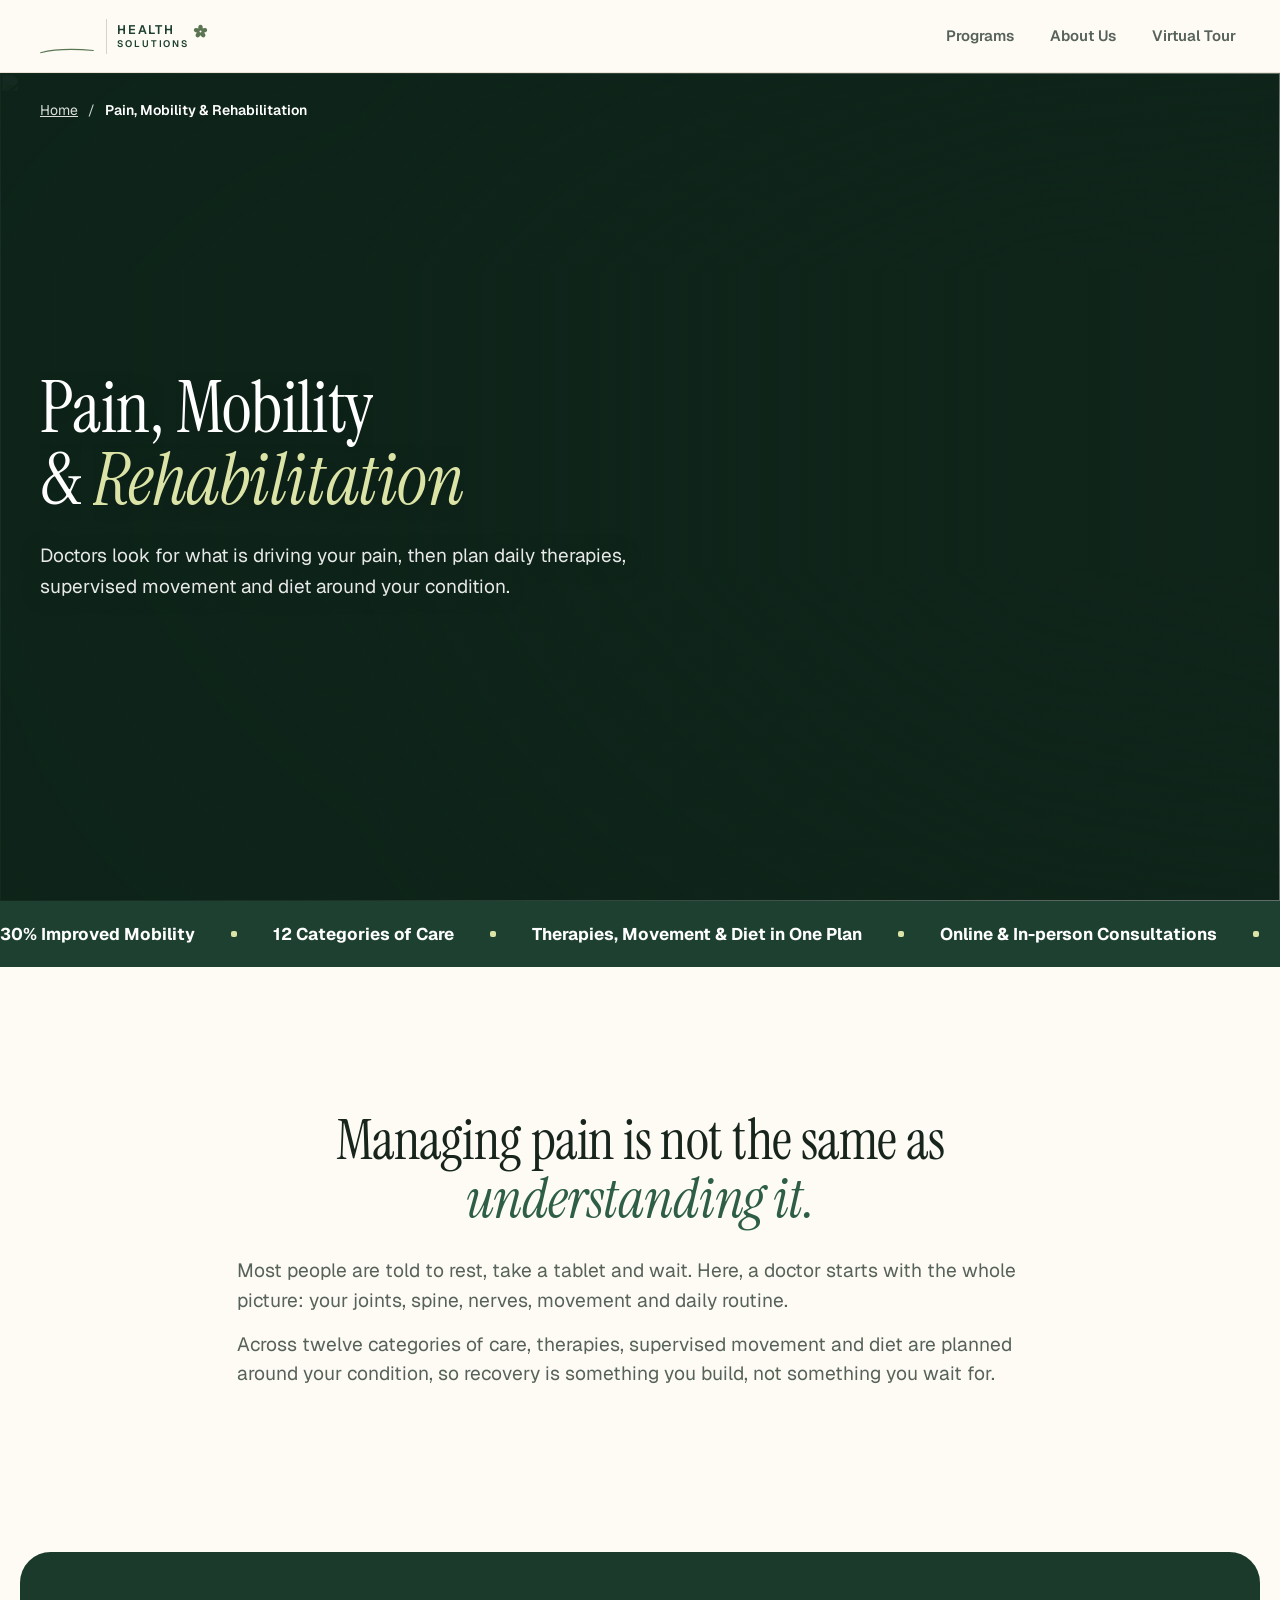
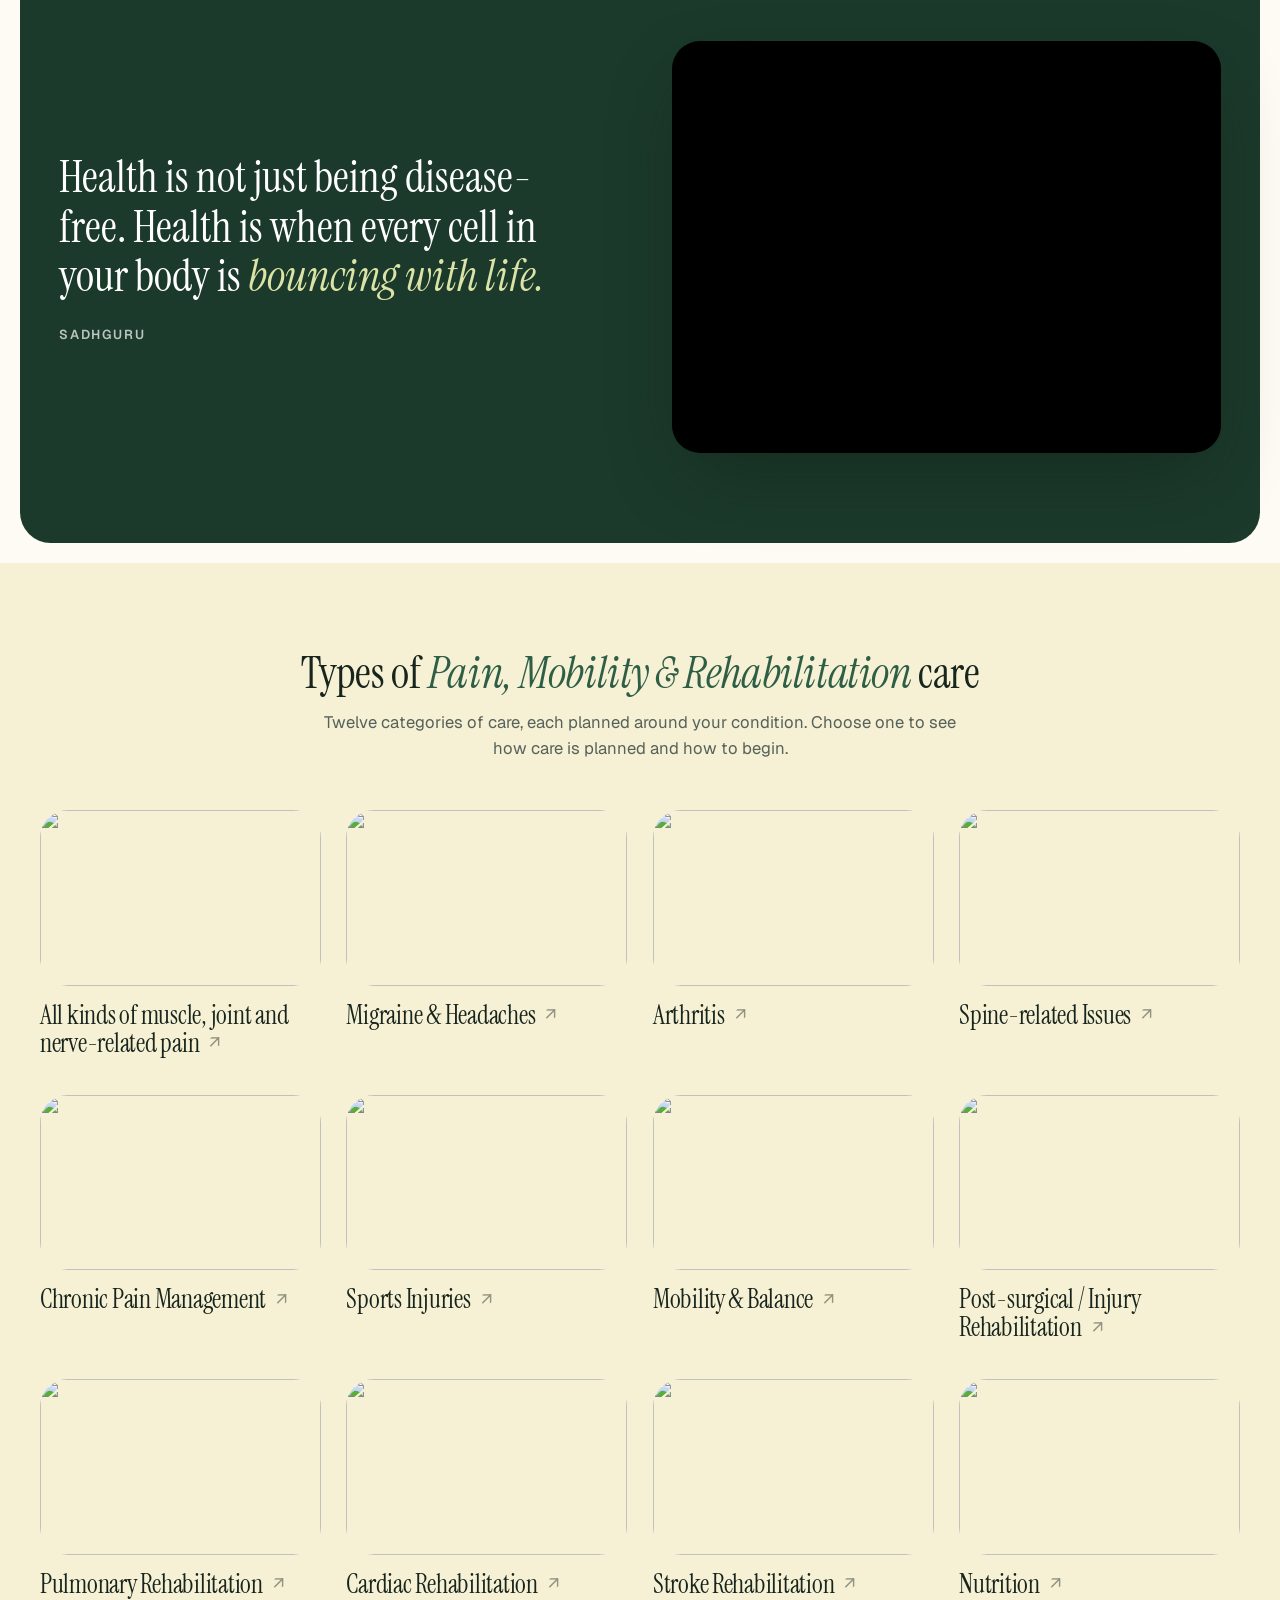
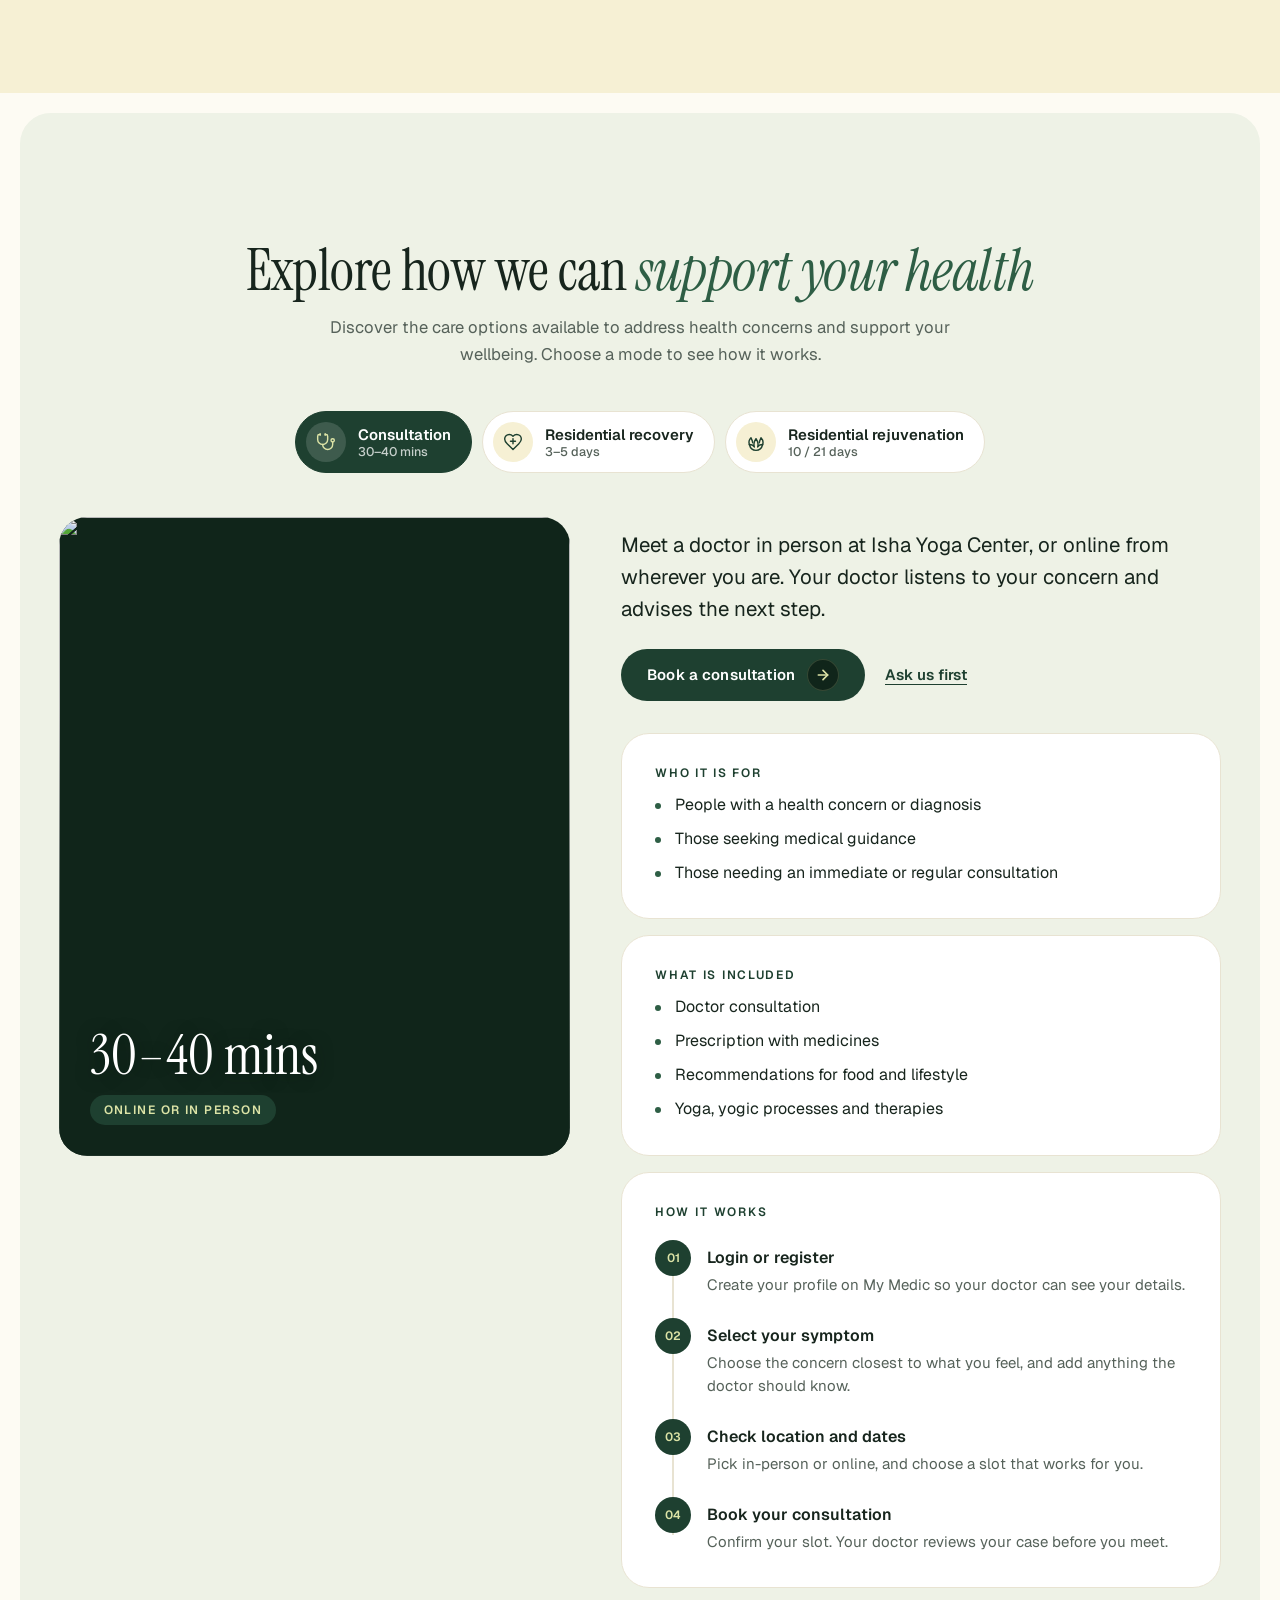
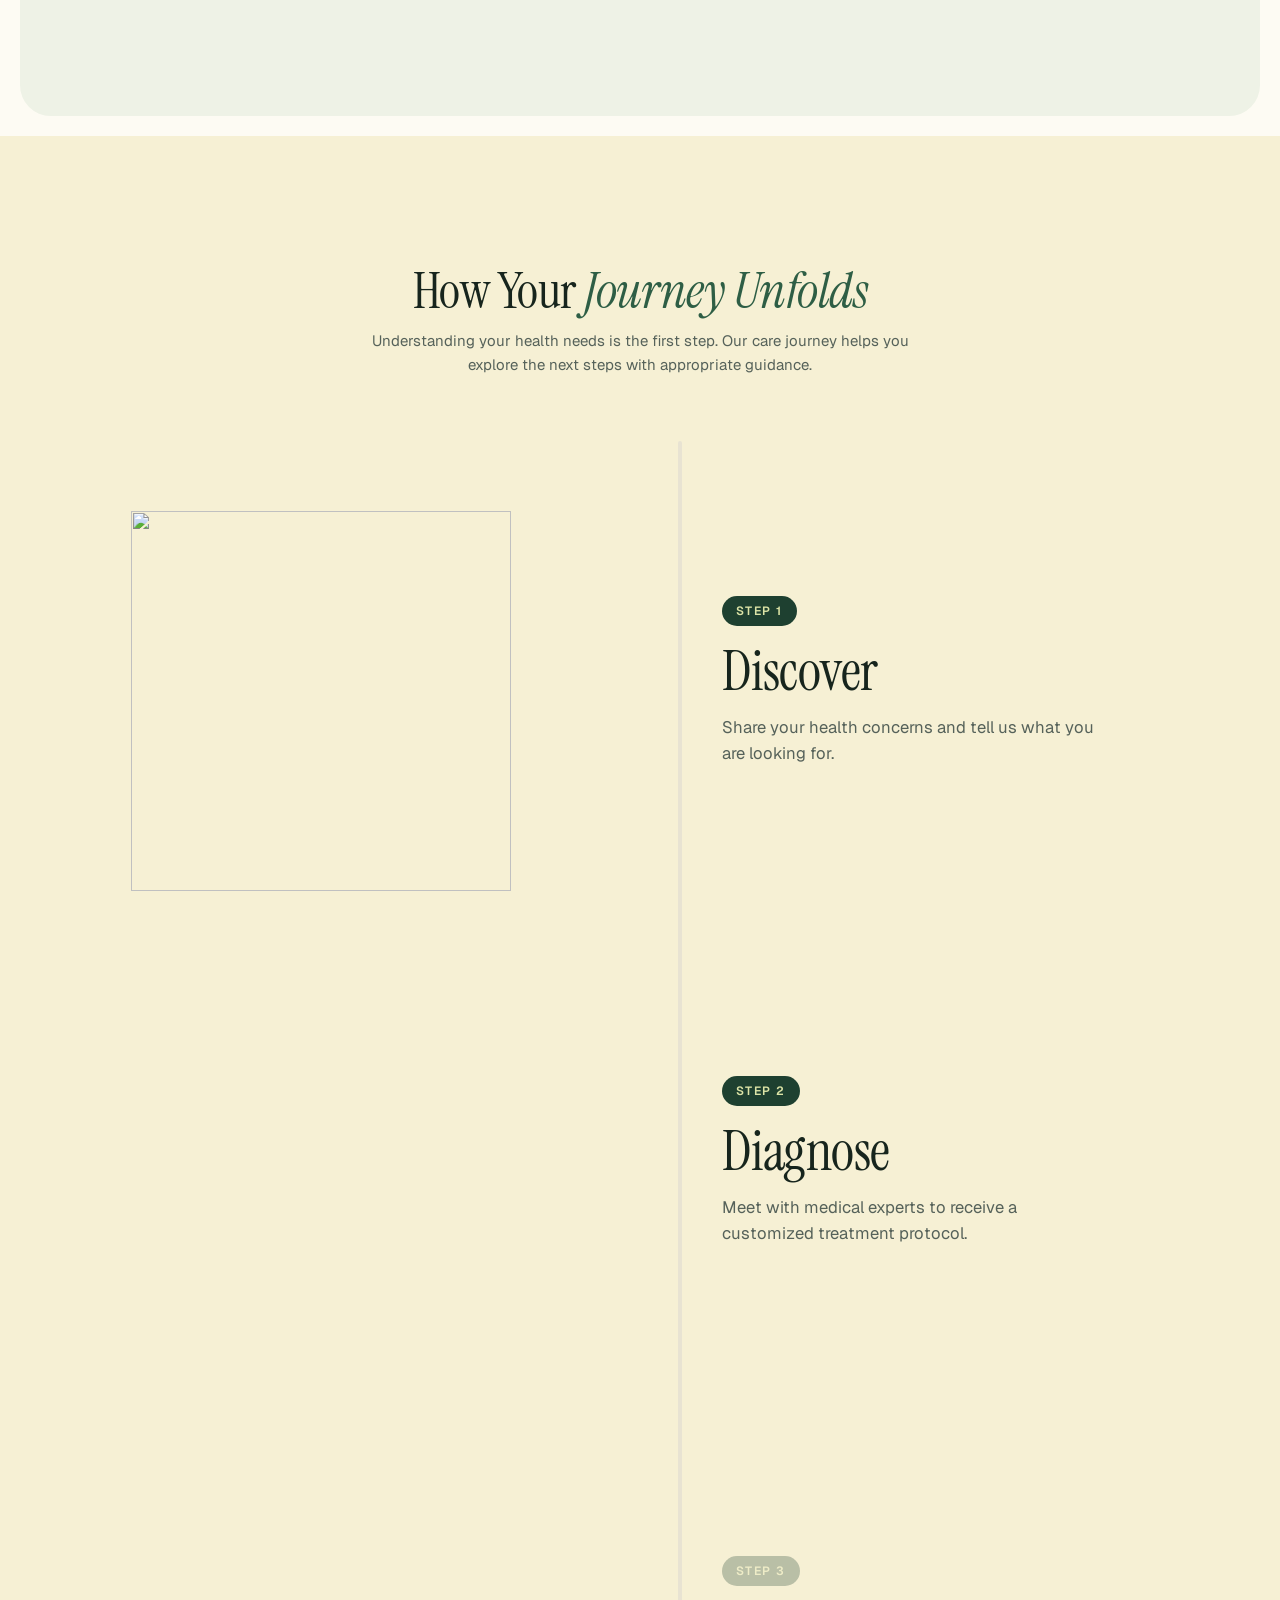
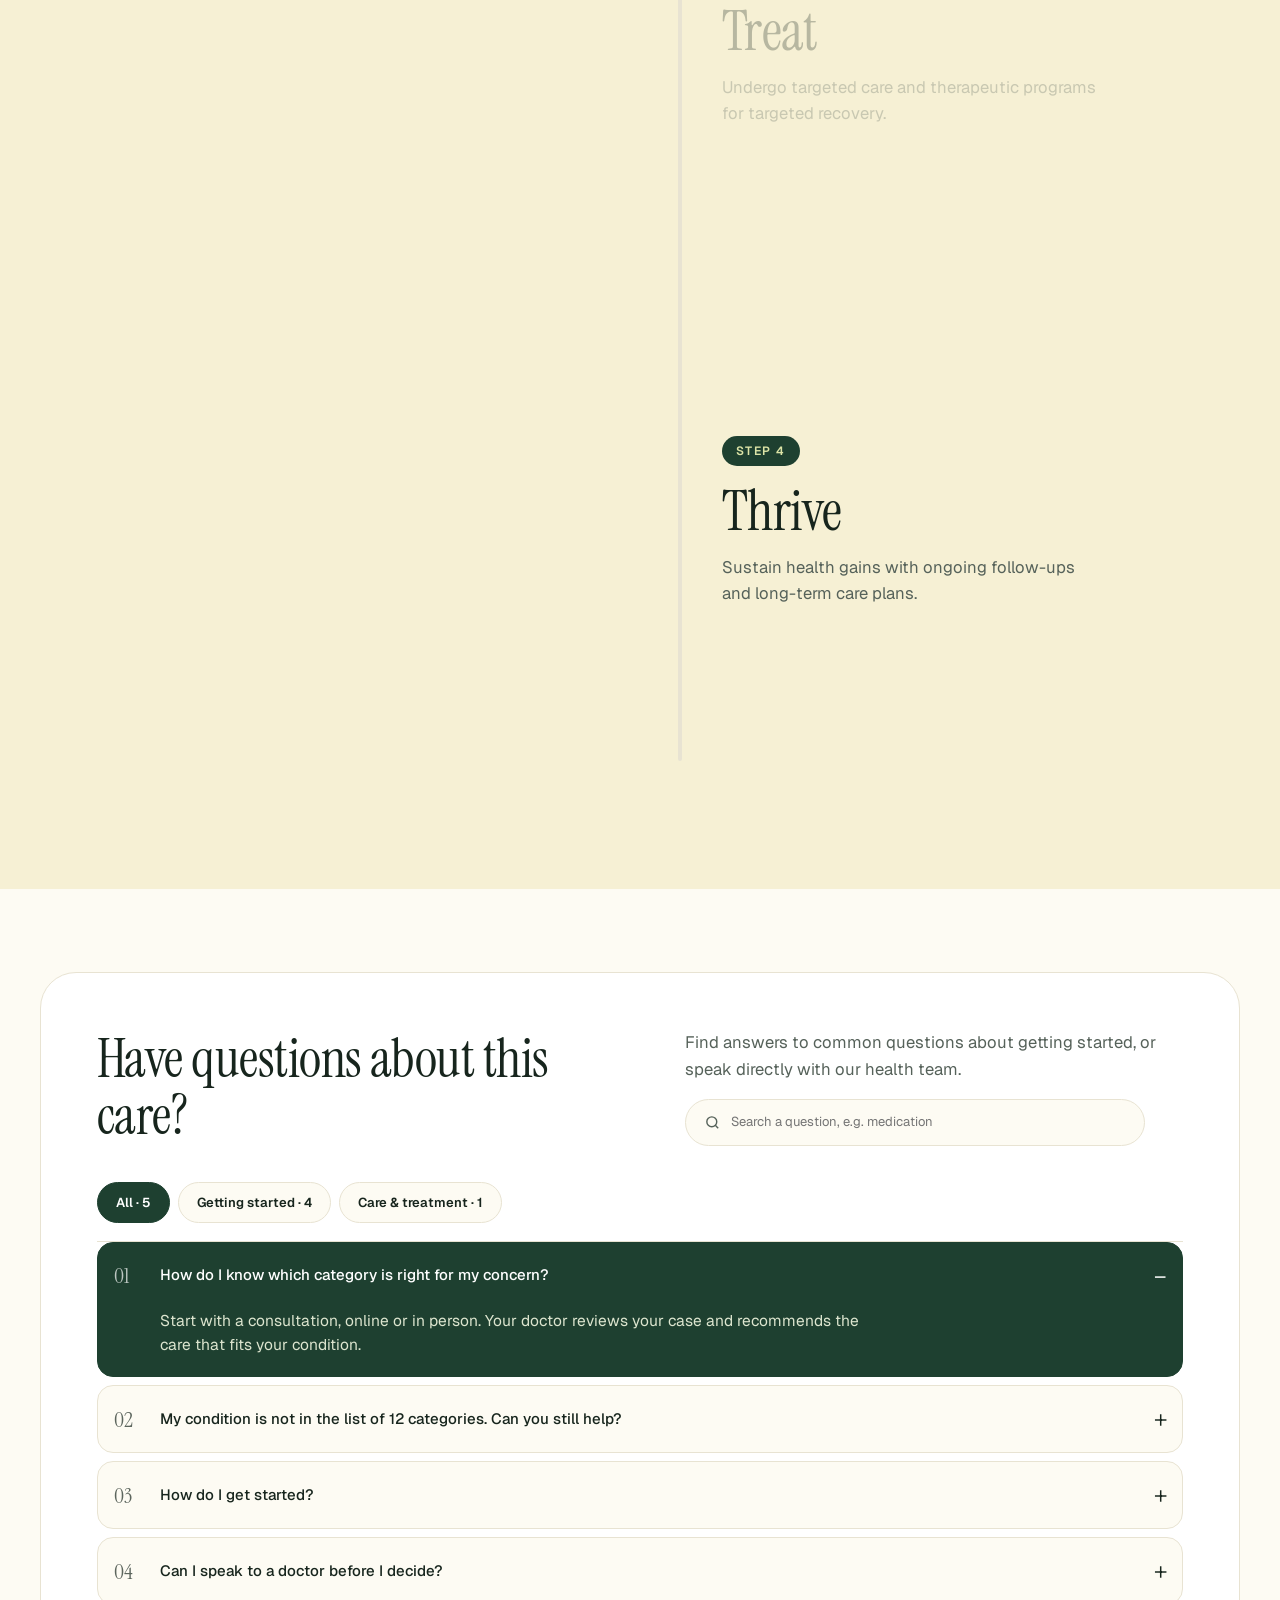
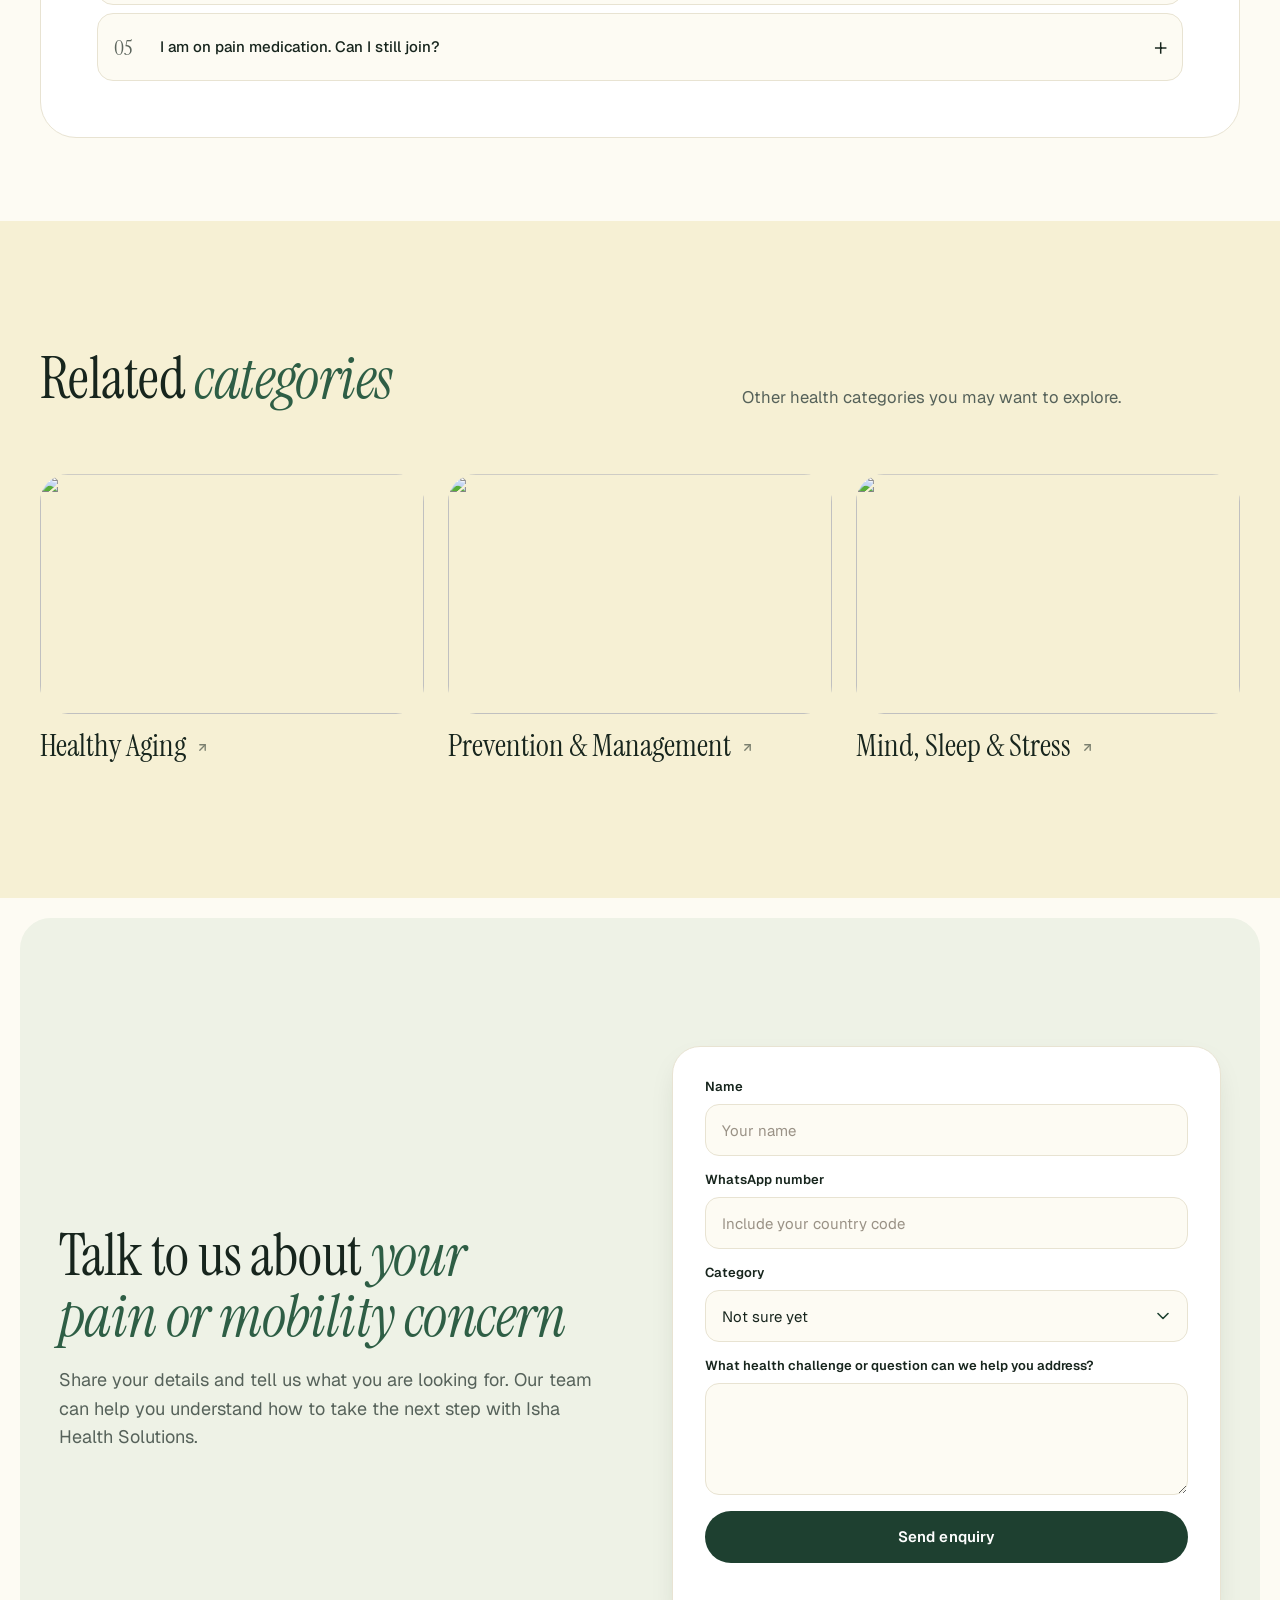
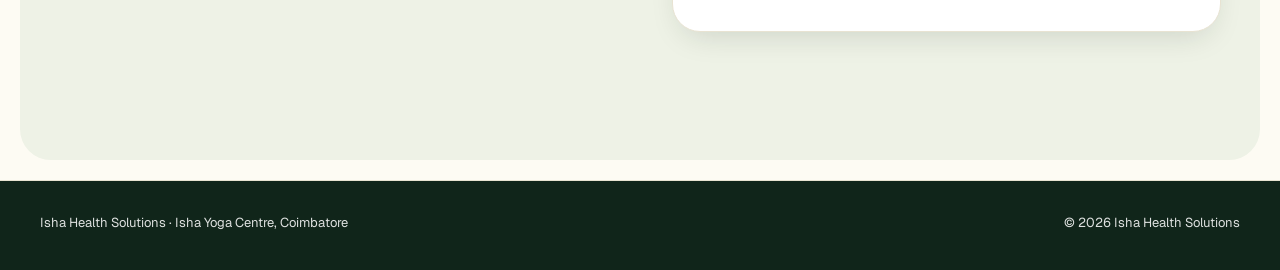
==== pain-mobility.html @ b60612da "Add files via upload" ====
<!doctype html><html lang="en"><head><meta charset="utf-8"><meta name="viewport" content="width=device-width, initial-scale=1, viewport-fit=cover"><title>Pain, Mobility &amp; Rehabilitation | Isha Health Solutions</title><script>document.documentElement.classList.add('has-ld','is-loading');setTimeout(function(){var d=document.documentElement;if(d.classList.contains('is-loading')){d.classList.remove('is-loading','has-ld')}},4500)</script>
<link rel="preconnect" href="https://fonts.googleapis.com"><link rel="preconnect" href="https://fonts.gstatic.com" crossorigin><link rel="stylesheet" href="https://fonts.googleapis.com/css2?family=Instrument+Serif:ital@0;1&family=Geist:wght@400;500;600;700&display=swap">
<style>:root{--bg:#E7F0EC;--card:#fff;--ink:#1D4344;--ink2:#4A6866;--teal:#2C5E5E;--teal2:#1C4243;--sage:#D2E3DC;--sage2:#E7F0EC;--line:#D3E2DC;--mut:#93ABA6;--deep:#0c1a1a;--gold:#E0A53A;
--serif:"Newsreader",Georgia,"Times New Roman",serif;--sans:"Figtree",system-ui,-apple-system,sans-serif;--r:12px;--r-s:8px;--r-m:12px;--r-l:16px;--pill:999px;--sp1:8px;--sp2:16px;--sp3:24px;--sp4:40px;--sp5:64px;--hh:72px;color-scheme:light}
*, *::before, *::after{box-sizing:border-box}
html{scroll-behavior:smooth;scroll-padding-top:var(--hh)}
html, body{overflow-x:clip}
body{margin:0;background:var(--bg);color:var(--ink);font:400 15.5px/1.6 var(--sans)}
img, video{display:block;max-width:100%}
h1, h2, h3{font-family:var(--serif);font-weight:400;margin:0;text-wrap:balance;letter-spacing:-.015em}
h2{font-size:clamp(32px,4.2vw,52px);line-height:1.08}
p{margin:0}
[hidden]{display:none!important}
:focus-visible{outline:3px solid var(--gold);outline-offset:2px}
/* width system: .w = centred with white space either side, .bleed = end to end */
.w{width:min(1172px,100% - 32px);margin-inline:auto}
.band{padding-block:clamp(56px,7vw,96px)}
.csec{padding-block:clamp(10px,1.4vw,18px)}
.cpn{background:#fff;border-radius:var(--r-l);padding:clamp(28px,5vw,64px)}
.hd{display:grid;grid-template-columns:1.1fr 1fr;gap:18px 48px;align-items:end;margin-bottom:36px}
.hd p{color:var(--ink2);max-width:540px}
.hd.one{display:block}
.hd.one h2{font-size:clamp(24px,3.3vw,42px);white-space:nowrap}
.hd.one p{max-width:680px;margin-top:12px}
@media(max-width:820px){.hd.one h2{white-space:normal}}
.hd.c{grid-template-columns:1fr;text-align:center;justify-items:center}
.hd.c p{max-width:640px}
@media(max-width:800px){.hd{grid-template-columns:1fr}}
.btn{display:inline-flex;align-items:center;justify-content:center;gap:12px;border:0;border-radius:999px;padding:8px 8px 8px 22px;font:600 12.5px var(--sans);letter-spacing:.08em;text-transform:uppercase;cursor:pointer;text-decoration:none}
.btn .ci{width:32px;height:32px;border-radius:50%;display:grid;place-items:center;font-size:15px;letter-spacing:0}
.btn-p{background:var(--teal2);color:#fff}
.btn-p .ci{background:#fff;color:var(--teal2)}
.btn-w{background:#fff;color:var(--teal2)}
.btn-w .ci{background:var(--teal2);color:#fff}
.btn.s{padding:13px 24px}
.arr{width:46px;height:46px;border-radius:50%;border:1px solid var(--line);background:var(--card);color:var(--ink);cursor:pointer;display:grid;place-items:center;font-size:17px}
.arr:disabled{opacity:.35;cursor:default}
/* header */
header{position:sticky;top:0;z-index:40;background:rgba(255,255,255,.92);backdrop-filter:blur(12px);border-bottom:1px solid var(--line)}
.nav{height:var(--hh);display:flex;align-items:center;gap:28px}
.logo{display:flex;align-items:center;gap:10px;margin-right:auto;text-decoration:none;color:var(--ink);font:600 13px var(--sans);letter-spacing:.06em}
.logo img{height:36px;width:auto}
.nav a.l{padding:12px 4px;color:var(--ink);text-decoration:none;font-weight:500;font-size:14.5px}
.sr{width:40px;height:40px;border-radius:50%;background:var(--sage2);display:grid;place-items:center;color:var(--ink)}
.nav .btn{text-transform:none;letter-spacing:0;font-size:14px;padding:12px 22px}
@media(max-width:760px){.nav a.l{font-size:13px;padding:12px 2px}.nav{gap:14px}.logo span{display:none}.nav .btn{padding:10px 16px;font-size:13px}}
/* hero: end to end */
.hero{position:relative;overflow:hidden;isolation:isolate;color:#fff;text-align:center;background:linear-gradient(160deg,#2C5E5E 0%,#1C4243 55%,#0f2c2d 100%);padding:clamp(72px,10vw,140px) 16px clamp(72px,9vw,120px);min-height:min(88svh,820px);display:grid;place-items:center}
.hero::before{content:"";position:absolute;inset:-30% -10% auto;height:110%;background:radial-gradient(closest-side,rgba(130,190,180,.34),transparent);z-index:-1;animation:drift 14s ease-in-out infinite alternate}
@keyframes drift{to{transform:translate3d(8%,6%,0) scale(1.12)}}
.hero>div:not(.hx){position:relative}
.hero .pill{position:relative}
.hero h1{font-size:clamp(40px,7vw,96px);line-height:1.06;max-width:1040px;margin-inline:auto}
.hero h1 .ln{display:block;overflow:hidden;padding-bottom:.08em}
.hero h1 .ln>span{display:inline-block;animation:up 1s cubic-bezier(.2,.8,.2,1) both}
.hero h1 .ln:nth-child(2)>span{animation-delay:.12s}
.hero h1 .ln:nth-child(3)>span{animation-delay:.24s}
.hero h1 em, h1 em, h2 em, h3 em{font-style:normal;color:inherit}
.pill{display:inline-block;width:1.9em;height:.86em;border-radius:999px;object-fit:cover;vertical-align:-.08em;margin-inline:.1em;border:2px solid rgba(255,255,255,.55);animation:pop .9s .5s cubic-bezier(.3,1.5,.5,1) both;will-change:translate}
.hero p.sub{max-width:640px;margin:28px auto 34px;color:#CFE3DE;font-size:clamp(15px,1.5vw,18px);animation:up .9s .45s cubic-bezier(.2,.8,.2,1) both}
.hero .btn{animation:up .9s .58s cubic-bezier(.2,.8,.2,1) both}
@keyframes up{from{transform:translateY(105%);opacity:.001}}
@keyframes pop{from{transform:scale(.3) rotate(-8deg);opacity:.001}}
@media(prefers-reduced-motion:reduce){.hero *, .hero::before{animation:none!important}}
/* stats */
.mq{background:var(--teal);color:#fff;overflow:hidden;padding:20px 0}
.mq div{display:flex;gap:44px;width:max-content;animation:mq 40s linear infinite;align-items:center;white-space:nowrap;font:600 17px var(--sans)}
.mq i{width:10px;height:10px;border-radius:50%;background:#fff;opacity:.9}
@keyframes mq{to{transform:translateX(-50%)}}
@media(prefers-reduced-motion:reduce){.mq div, .strip div{animation:none!important}}
/* needs grid (centre) */
.ico{flex:0 0 52px;height:52px;background:var(--teal);-webkit-mask:var(--m) center/contain no-repeat;mask:var(--m) center/contain no-repeat}
/* pillars (end to end) */
.pill4{background:var(--teal2);color:#fff}
.p4h{display:grid;grid-template-columns:1.1fr 1fr;gap:20px 48px;align-items:end;margin-bottom:36px}
.p4h p{color:#CFE3DE;max-width:520px;font-size:16.5px}
.p4h small{display:block;margin-top:14px;color:#9DBDB7;font-size:13px}
.p4g{display:grid;grid-template-columns:repeat(4,1fr);gap:16px}
.fc{perspective:1100px;aspect-ratio:3/4;cursor:pointer;outline:none;border-radius:var(--r);display:block;color:inherit;text-decoration:none}
.fc .in{position:relative;width:100%;height:100%;transition:transform .75s cubic-bezier(.2,.75,.2,1);transform-style:preserve-3d}
.fc.on .in{transform:rotateY(180deg)}
.fc .fr, .fc .bk{position:absolute;inset:0;border-radius:var(--r);overflow:hidden;-webkit-backface-visibility:hidden;backface-visibility:hidden}
.fc .fr img{width:100%;height:100%;object-fit:cover}
.fc .fr::after{content:"";position:absolute;inset:0;background:linear-gradient(transparent 50%,rgba(10,30,30,.82))}
.fc .fr h3{position:absolute;left:20px;right:68px;bottom:18px;line-height:1.05;z-index:1;font-size:clamp(26px,2.6vw,34px);color:#fff}
.fc .go{position:absolute;right:16px;bottom:16px;z-index:1;width:40px;height:40px;border-radius:50%;background:rgba(255,255,255,.25);backdrop-filter:blur(6px);display:grid;place-items:center;color:#fff}
.fc .bk{transform:rotateY(180deg);background:var(--sage);color:var(--ink);padding:22px;display:flex;flex-direction:column;justify-content:space-between}
.fc .bk .ib{width:52px;height:52px;border-radius:50%;background:#fff;display:grid;place-items:center;color:var(--teal)}
.fc .bk .ib svg{width:26px;height:26px}
.fc .bk h3{font:700 20px var(--sans);letter-spacing:.06em;text-transform:uppercase;color:var(--ink)}
.fc .bk p{color:var(--ink2);font-size:14px;margin:8px 0 12px}
.fc:focus-visible{box-shadow:0 0 0 3px var(--gold)}
@media(prefers-reduced-motion:reduce){.fc .in{transition:none}}
@media(max-width:1000px){.p4g{grid-template-columns:repeat(2,1fr)}.p4h{grid-template-columns:1fr}}
@media(max-width:480px){.p4g{grid-template-columns:1fr}.fc{aspect-ratio:16/11}}
/* journey (end to end, scroll driven) */
.jwrap{position:relative;background:var(--sage)}
.jr{position:sticky;top:var(--hh);min-height:calc(100svh - var(--hh));display:grid;align-content:center;padding-block:40px}
.jstage{display:grid;grid-template-columns:320px 1fr;gap:48px;align-items:center;min-height:300px;margin-top:8px}
.jstage .il{height:290px;display:grid;place-items:center}
.jstage .il img{max-height:280px;width:auto;animation:fade .45s both}
.jstage h3{font-size:clamp(32px,4vw,48px)}
.jstage p{color:var(--ink2);margin-top:12px;max-width:480px;font-size:16.5px}
.jstage .tx{animation:fade .45s both}
.jstage .st{display:block;font:600 11px var(--sans);letter-spacing:.14em;text-transform:uppercase;color:var(--teal);margin-bottom:10px}
@keyframes fade{from{opacity:.001;transform:translateY(8px)}}
.jline{display:flex;align-items:center;margin-top:28px}
@media(max-width:760px){.jstage{grid-template-columns:1fr;text-align:center;justify-items:center}.jstage .il{height:190px}.jstage .il img{max-height:180px}}
@media(prefers-reduced-motion:reduce){.jstage *{animation:none!important}}
/* not sure (centre) */
.ns{display:grid;grid-template-columns:1fr 1fr;background:var(--teal2);color:#fff;border-radius:var(--r-l);overflow:hidden;min-height:480px}
.ns .t{padding:clamp(32px,5vw,72px);display:flex;flex-direction:column;justify-content:center;align-items:flex-start;gap:20px}
.ns .t p{color:#CFE3DE;max-width:440px;font-size:16.5px}
.ns .cols{display:grid;grid-template-columns:1fr 1fr;gap:12px;padding:16px;max-height:560px;overflow:hidden}
.ns .col{display:grid;gap:12px;align-content:start;animation:colup 28s linear infinite}
.ns .col:nth-child(2){animation-direction:reverse;margin-top:-40px}
.ns .col img{width:100%;aspect-ratio:3/3.3;object-fit:cover;border-radius:var(--r-s)}
@keyframes colup{to{transform:translateY(-50%)}}
@media(max-width:860px){.ns{grid-template-columns:1fr}.ns .cols{max-height:300px}}
@media(prefers-reduced-motion:reduce){.ns .col{animation:none}}
/* stories (centre) */
.stories{display:grid;grid-template-columns:110px 1fr;gap:20px;align-items:stretch}
.th{display:grid;gap:12px;grid-auto-rows:110px;align-content:start}
.th button{min-height:0;padding:0;border:0;border-radius:var(--r-s);overflow:hidden;cursor:pointer;opacity:.55;background:none;aspect-ratio:1}
.th button[aria-pressed=true]{opacity:1;box-shadow:0 0 0 3px var(--teal)}
.th img{width:100%;height:100%;object-fit:cover}
.vid{position:relative;border-radius:var(--r-m);overflow:hidden;min-width:0;height:476px;background:var(--deep)}
.vid img{width:100%;height:100%;object-fit:cover}
.vid::after{content:"";position:absolute;inset:0;background:linear-gradient(transparent 38%,rgba(10,30,30,.88))}
.play{position:absolute;top:50%;left:50%;translate:-50% -70%;z-index:2;width:76px;height:76px;border-radius:50%;border:0;background:#fff;color:var(--teal2);font-size:24px;cursor:pointer;display:grid;place-items:center;padding-left:4px}
.cap{position:absolute;left:clamp(18px,3vw,36px);right:clamp(18px,3vw,36px);bottom:clamp(16px,3vw,30px);z-index:2;color:#fff}
.cap q{display:block;quotes:"“" "”";font:400 clamp(18px,2vw,26px)/1.35 var(--serif);max-width:760px}
.cap b{display:block;margin-top:14px;font:600 15px var(--sans)}
.cap span{font-size:13px;color:#CFE3DE}
@media(max-width:700px){.stories{grid-template-columns:1fr}.th{grid-template-columns:repeat(4,1fr);grid-auto-rows:auto;order:2}.th button{aspect-ratio:1}.vid{height:auto;min-height:440px}}
/* doctors (centre) */
.car{display:flex;gap:24px;overflow-x:auto;scroll-snap-type:x mandatory;scrollbar-width:none}
.car::-webkit-scrollbar{display:none}
.car>*{scroll-snap-align:start;flex:0 0 calc((100% - 48px)/3)}
@media(max-width:960px){.car>*{flex-basis:78%}}
.dc img{width:100%;aspect-ratio:3/4;object-fit:cover;object-position:top;border-radius:var(--r)}
.dc .nm{margin-top:18px;font:400 26px var(--serif)}
.dc .rl{font:600 12px var(--sans);letter-spacing:.1em;text-transform:uppercase;color:var(--teal);margin-top:2px}
.dc p{color:var(--ink2);margin-top:12px;font-size:14.5px}
.cn{display:flex;align-items:center;gap:14px;margin-top:30px;padding-top:24px;border-top:1px solid var(--line)}
.cn .pg{margin-right:auto;font-weight:600;font-variant-numeric:tabular-nums;display:flex;align-items:center;gap:10px}
.cn .pg i{width:24px;height:1px;background:var(--ink)}
.dots{display:flex;gap:8px;margin-right:auto}
.dots i{width:8px;height:8px;border-radius:50%;background:var(--line)}
.dots i.on{background:var(--teal)}
/* philosophy: centre, zooms into video */
.phw{position:relative}
.phs{position:sticky;top:0;height:100svh;overflow:hidden;display:grid;align-items:center;background:var(--bg)}
.phs>.w{background:var(--sage);border-radius:var(--r-l);padding:clamp(20px,3vw,40px)}
.ph{display:grid;grid-template-columns:1fr 1.05fr;gap:clamp(28px,5vw,72px);align-items:center}
.ph p{color:var(--ink2);margin-top:20px;max-width:500px;font-size:16.5px}
.phm{position:relative;height:clamp(380px,62svh,640px)}
.phbg{position:absolute;right:0;top:0;bottom:0;width:60%;height:100%;object-fit:cover;border-radius:var(--r-l)}
.phcard{position:absolute;left:4%;top:50%;translate:0 -50%;width:50%;aspect-ratio:2/3;max-height:74%;object-fit:cover;object-position:45% 25%;border-radius:var(--r-l);border:3px solid var(--bg);outline:1px solid var(--line);box-shadow:0 20px 50px rgba(10,30,30,.25)}
.pv{position:absolute;inset:0;z-index:5;background:var(--deep);opacity:0;pointer-events:none;will-change:clip-path}
.pv video{width:100%;height:100%;object-fit:cover}
.pv::after{content:"";position:absolute;inset:0;background:linear-gradient(transparent 60%,rgba(10,26,18,.45))}
.skip{position:absolute;right:max(16px,calc((100% - 1172px)/2));bottom:28px;z-index:8;display:inline-flex;align-items:center;gap:10px;border:0;border-radius:999px;padding:12px 14px 12px 22px;background:#fff;color:var(--teal2);font:600 13px var(--sans);letter-spacing:.08em;text-transform:uppercase;cursor:pointer;box-shadow:0 10px 30px rgba(10,30,30,.25)}
.skip span{width:26px;height:26px;border-radius:50%;background:var(--teal2);color:#fff;display:grid;place-items:center;font-size:13px}
.phcap{position:absolute;left:max(16px,calc((100% - 1172px)/2));bottom:34px;z-index:7;color:#fff;font:400 clamp(22px,3vw,38px)/1.15 var(--serif);max-width:560px;opacity:0;text-shadow:0 2px 20px rgba(10,26,18,.4)}
@media(max-width:860px){.ph{grid-template-columns:1fr}.phm{height:clamp(240px,38svh,380px)}.phs{align-items:start;padding-top:calc(var(--hh) + 16px)}}
.rmph .phw{height:auto!important}
.rmph .phs{position:static;height:auto;padding-block:60px}
.rmph .pv, .rmph .skip, .rmph .phcap{display:none}
/* vr (end to end) */
/* form (centre) */
.fm{display:grid;grid-template-columns:1fr 1fr;gap:40px;align-items:center;background:var(--sage);border-radius:var(--r-l);padding:clamp(24px,5vw,64px)}
.fm .l p{color:var(--ink2);margin-top:16px;max-width:440px}
form.f{background:var(--card);border-radius:var(--r);padding:28px;display:grid;gap:16px}
label{font-weight:600;font-size:13px;display:grid;gap:7px}
textarea{resize:vertical;min-height:100px;line-height:1.5}
input[type=text], input[type=email], input[type=tel], textarea{width:100%;border:1.5px solid var(--line);background:var(--bg);color:var(--ink);border-radius:var(--r-s);padding:13px 16px;font:15px var(--sans)}
.ck{display:flex;gap:10px;align-items:center;font-weight:400}
.ok{color:var(--teal);font-weight:600;min-height:20px}
.strip{overflow:hidden;margin-top:28px;border-radius:var(--r-m)}
.strip div{display:flex;gap:14px;width:max-content;animation:mq 45s linear infinite}
.strip img{width:240px;height:170px;object-fit:cover;border-radius:var(--r-s)}
@media(max-width:860px){.fm{grid-template-columns:1fr}}
/* programs cards (centre) */
.ic{background:var(--card);border:1px solid var(--line);border-radius:var(--r);overflow:hidden;display:flex;flex-direction:column}
.ic img{height:240px;width:100%;object-fit:cover}
.ic div{padding:26px 28px 24px;display:flex;flex-direction:column;gap:10px;flex:1}
.ic h3{font:600 17px var(--sans);letter-spacing:.04em;text-transform:uppercase}
.ic p{color:var(--ink2);font-size:14.5px}
.ic a{margin-top:auto;padding-block:12px 4px;min-height:44px;font:700 12px var(--sans);letter-spacing:.12em;color:var(--teal);text-decoration:none}
/* faq (centre) */
.fq{width:min(800px,100%);margin-inline:auto}
.fql{list-style:none;margin:0;padding:0;border-top:1px solid var(--line)}
.fql li{border-bottom:1px solid var(--line)}
.fql button{width:100%;text-align:left;display:grid;grid-template-columns:1fr 32px;gap:12px;align-items:center;border:0;background:none;color:var(--ink);font:500 18px/1.35 var(--sans);padding:22px 0;cursor:pointer}
.fql .pm{width:32px;height:32px;border-radius:50%;border:1px solid var(--line);display:grid;place-items:center;font:400 20px/1 var(--sans)}
.fql li.op .pm{background:var(--teal2);color:#fff;border-color:var(--teal2)}
.fan{padding:0 56px 24px 0;color:var(--ink2);font-size:16px;animation:fade .3s both}
footer{padding-block:36px;color:var(--ink2);font-size:13px;border-top:1px solid var(--line);text-align:center}
/* side sheet */
.sheet{position:fixed;top:0;right:0;bottom:0;z-index:61;width:min(480px,100vw);background:var(--card);transform:translateX(102%);transition:transform .38s cubic-bezier(.2,.8,.2,1);overflow-y:auto;display:flex;flex-direction:column;box-shadow:-20px 0 60px rgba(10,30,30,.25)}
.sheet.on{transform:none}
.sheet .x{position:absolute;top:14px;right:14px;z-index:2;width:42px;height:42px;border-radius:50%;border:0;background:rgba(255,255,255,.92);cursor:pointer;font-size:20px;color:var(--ink)}
.sheet h3{font:400 34px/1.1 var(--serif)}
.sheet hr{border:0;border-top:1px solid var(--line);margin:4px 0}
.sheet h4{margin:0;font:600 17px var(--sans)}
.sheet form{padding:0;gap:14px;background:none}
@media(prefers-reduced-motion:reduce){.sheet{transition:none}}
.hm .i{width:16px;height:16px;flex:none}
body.lock{overflow:hidden}
.hm{position:fixed;inset:0;z-index:80;background:rgba(10,26,18,.5);backdrop-filter:blur(6px);display:grid;place-items:center;padding:calc(16px + env(safe-area-inset-top,0px)) max(16px,env(safe-area-inset-right,0px)) calc(16px + env(safe-area-inset-bottom,0px)) max(16px,env(safe-area-inset-left,0px));animation:hmIn .35s ease both}
.hm[hidden]{display:none!important}
@keyframes hmIn{from{opacity:0}}
.hm .box{position:relative;width:min(1100px,100%);height:min(740px,100%);background:var(--ground);color:var(--ink);border-radius:28px;display:grid;grid-template-rows:auto auto minmax(0,1fr) auto auto;overflow:hidden;box-shadow:0 40px 120px rgba(10,26,18,.4);font-family:var(--f-body);animation:boxIn .5s cubic-bezier(.2,.8,.2,1) both}
@keyframes boxIn{from{opacity:0;transform:translateY(24px) scale(.98)}}
.hm .hd{padding:24px 32px 0}
.hm .hrow{display:flex;align-items:center;gap:14px}
.hm .steps{flex:1;display:grid;grid-auto-flow:column;grid-auto-columns:1fr;gap:4px;list-style:none;margin:0;padding:4px;border-radius:999px;background:var(--hm-tab)}
.hm .steps li{position:relative;display:flex;align-items:center;justify-content:center;gap:6px;height:36px;border-radius:999px;font:700 12px/1 var(--f-body);letter-spacing:.1em;text-transform:uppercase;color:var(--hm-sub);transition:background .35s,color .35s}
.hm .steps li i{display:none}
.hm .steps li.done{color:var(--ink)}
.hm .steps li.done::before{content:"";width:14px;height:14px;border-radius:50%;background:var(--lime) url("data:image/svg+xml,%3Csvg xmlns='http://www.w3.org/2000/svg' viewBox='0 0 12 12'%3E%3Cpath d='M2.8 6.2l2.1 2.1 4.3-4.6' fill='none' stroke='%231A1F05' stroke-width='1.8' stroke-linecap='round' stroke-linejoin='round'/%3E%3C/svg%3E") center/10px no-repeat}
.hm .steps li.cur{background:var(--ground);color:var(--ink);box-shadow:0 1px 3px rgba(10,26,18,.08),0 0 0 1px var(--hm-line)}
.hm .x{flex:none;width:44px;height:44px;border-radius:50%;border:0;background:var(--hm-tab);color:var(--ink);cursor:pointer;display:grid;place-items:center;transition:background .2s,transform .2s}
.hm .x:hover{background:var(--hm-tab-on);transform:rotate(90deg)}
.hm .x svg{width:15px;height:15px}
.hm .ttl{margin:0;padding:22px 32px 0;text-align:center;font:400 clamp(26px,2.6vw,34px)/1.15 var(--f-display);text-wrap:balance}
.hm .ttl em{font-style:italic;color:var(--olive)}
.hm .ct{padding:22px 32px 8px;overflow:auto;min-height:0;display:grid}
.hm .ct>*{animation:stIn .45s cubic-bezier(.2,.8,.2,1) both}
@keyframes stIn{from{opacity:0;transform:translateY(10px)}}
.hm .err{margin:0;padding:0 32px 8px;text-align:center;color:#B4462A;font-weight:700;font-size:14px}
.hm .err:empty{display:none}
.hm .ft{display:flex;justify-content:space-between;align-items:center;gap:12px;padding:16px 32px 20px}
.hm .ft .meta{flex:1;text-align:center;font-size:13px;color:var(--hm-sub);font-variant-numeric:tabular-nums}
.hm .prev{border:1px solid var(--hm-line);background:var(--ground);color:var(--ink);border-radius:999px;height:48px;padding:0 26px;font:700 15px/1 var(--f-body);cursor:pointer;transition:border-color .2s}
.hm .prev:hover:not(:disabled){border-color:var(--ink)}
.hm .prev:disabled{opacity:0;pointer-events:none}
.hm .go{display:inline-flex;align-items:center;gap:12px;height:48px;border:0;background:var(--ink);color:var(--ground);border-radius:999px;padding:0 8px 0 24px;font:700 15px/1 var(--f-body);cursor:pointer;text-decoration:none;transition:transform .2s}
.hm .go:hover{transform:translateY(-1px)}
.hm .go .ar{width:34px;height:34px;border-radius:50%;background:var(--lime);color:var(--lime-ink);display:grid;place-items:center;transition:transform .25s}
.hm .go:hover .ar{transform:translateX(2px)}
.hm .go[hidden]{display:none}
.hm .hpill{display:flex;align-items:center;gap:10px;min-height:48px;padding:10px 16px 10px 14px;border-radius:14px;border:1px solid var(--hm-line);background:var(--ground);color:var(--ink);font:600 15px/1.3 var(--f-body);text-align:left;cursor:pointer;transition:border-color .2s,box-shadow .2s,background .2s}
.hm .hpill:hover{border-color:var(--hm-sub)}
.hm .hpill .tk{flex:none;width:18px;height:18px;border-radius:50%;border:1.5px solid var(--hm-line);display:grid;place-items:center;color:var(--lime-ink);transition:background .2s,border-color .2s}
.hm .hpill .tk svg{width:10px;height:10px;opacity:0;transform:scale(.4);transition:opacity .2s,transform .3s cubic-bezier(.2,.8,.2,1.4)}
.hm .hpill[aria-pressed="true"]{border-color:var(--ink);box-shadow:inset 0 0 0 1px var(--ink)}
.hm .hpill[aria-pressed="true"] .tk{background:var(--lime);border-color:var(--lime)}
.hm .hpill[aria-pressed="true"] .tk svg{opacity:1;transform:none}
.hm .hpill small{margin-left:auto;padding-left:8px;font-weight:500;font-size:12.5px;color:var(--hm-sub);white-space:nowrap}
.hm .note{margin:0;font-size:13px;color:var(--hm-sub);text-align:center}
.hm .note button{border:0;background:none;padding:0;font:inherit;font-weight:700;color:var(--ink);text-decoration:underline;text-underline-offset:3px;cursor:pointer}
.hm .info{width:min(760px,100%);margin:0 auto;display:grid;gap:26px;align-content:center}
.hm .q{display:grid;gap:12px}
.hm .q>b{text-align:center;font:700 13px/1 var(--f-body);letter-spacing:.12em;text-transform:uppercase;color:var(--hm-sub)}
.hm .dqs{display:grid;grid-template-columns:repeat(2,minmax(0,1fr));gap:12px;align-content:start}
.hm .dq{display:grid;grid-template-columns:44px minmax(0,1fr);gap:14px;align-items:start;padding:16px;border:1px solid var(--hm-line);border-radius:18px;background:var(--paper)}
.hm .dq img.av{width:44px;height:44px;border-radius:50%}
.hm .dq b{display:block;font:700 15px/1.3 var(--f-body);margin:2px 0 10px}
.hm .opts{display:grid;grid-template-columns:repeat(3,minmax(0,1fr));gap:8px}
.hm .opts .hpill{min-height:56px;padding:8px 10px;font-size:13px;font-weight:600;align-items:center}
.hm .opts .hpill .tk{width:16px;height:16px}
.hm .sym{display:grid;grid-template-columns:minmax(0,.8fr) minmax(0,1.2fr);gap:28px;min-height:0;padding:20px;border:1px solid var(--hm-line);border-radius:24px;background:var(--paper)}
.hm .bcard{display:grid;place-items:center;min-height:0;padding:14px;border-radius:18px;background:var(--ground);border:1px solid var(--hm-line)}
.hm .bcard svg{display:block;height:100%;max-height:400px;width:auto;max-width:100%}
.hm .bcard path{fill:var(--hm-body);cursor:pointer;transition:fill .25s}
.hm .bcard path:hover{fill:color-mix(in srgb,var(--olive) 30%,var(--hm-body))}
.hm .bcard path.has{fill:color-mix(in srgb,var(--olive) 55%,var(--hm-body))}
.hm .bcard path.on{fill:var(--olive)}
.hm .bcard path:focus-visible{outline:none;stroke:var(--ink);stroke-width:2}
.hm .sfa{display:grid;gap:14px;align-content:start;min-height:0}
.hm .inp{width:100%;height:50px;border:1px solid var(--hm-line);border-radius:999px;padding:0 22px;font:400 15px/1 var(--f-body);background:var(--ground);color:var(--ink)}
.hm .inp::placeholder{color:var(--hm-sub)}
.hm .inp:focus{outline:none;border-color:var(--ink)}
.hm .lab{display:flex;justify-content:space-between;align-items:center;font:700 11px/1 var(--f-body);letter-spacing:.16em;text-transform:uppercase;color:var(--hm-sub)}
.hm .lab button{border:0;background:none;padding:0;font:inherit;letter-spacing:.1em;color:var(--ink);text-decoration:underline;text-underline-offset:3px;cursor:pointer}
.hm .chips{display:flex;flex-wrap:wrap;gap:8px}
.hm .chips .hpill{min-height:40px;padding:8px 14px 8px 10px;border-radius:999px;font-size:14px}
.hm .chips .hpill .tk{width:16px;height:16px}
.hm .picked{display:flex;flex-wrap:wrap;gap:6px;align-items:center;padding-top:14px;border-top:1px dashed var(--hm-line);font:700 11px/1 var(--f-body);letter-spacing:.14em;text-transform:uppercase;color:var(--hm-sub)}
.hm .picked:empty{display:none}
.hm .picked span{background:var(--lime);color:var(--lime-ink);border-radius:999px;padding:6px 10px;font:600 13px/1 var(--f-body);letter-spacing:0;text-transform:none}
.hm .res{display:grid;gap:12px;align-content:start}
.hm .two{display:grid;grid-template-columns:minmax(0,1.2fr) minmax(0,1fr);gap:14px}
.hm .pan{padding:14px 20px;border:1px solid var(--hm-line);border-radius:22px;background:var(--paper)}
.hm .pan h6{margin:0;font:700 17px/1.2 var(--f-body)}
.hm .pan .sub{margin-top:4px;font-size:13px;color:var(--hm-sub)}
.hm .dwrap{display:flex;gap:24px;align-items:center;margin-top:8px}
.hm .chart{width:104px;height:104px;flex:none}
.hm .chart text{font:700 7px var(--f-body)}
.hm .dbars{flex:1;display:grid;gap:10px;min-width:0;margin-top:12px}
.hm .dwrap .dbars{margin-top:0}
.hm .dbar{display:grid;gap:5px}
.hm .dbar span{display:flex;justify-content:space-between;font:600 13px/1 var(--f-body)}
.hm .dbar span em{font-style:normal;font-variant-numeric:tabular-nums;color:var(--hm-sub)}
.hm .dbar i{display:block;height:8px;border-radius:99px;background:var(--hm-track);overflow:hidden}
.hm .dbar i b{display:block;height:100%;border-radius:99px;animation:grow .9s cubic-bezier(.2,.7,.2,1) both}
.hm .rh{margin:4px 0 0;font:700 12px/1 var(--f-body);letter-spacing:.14em;text-transform:uppercase;color:var(--hm-sub)}
.hm .recs{display:grid;grid-template-columns:repeat(2,minmax(0,1fr));gap:12px}
.hm .recs.col{grid-template-columns:1fr}
.hm .rec{display:grid;grid-template-columns:minmax(0,1fr) auto;gap:2px 16px;align-items:center;padding:14px 18px;border:1px solid var(--hm-line);border-radius:20px;background:var(--paper);cursor:pointer;text-align:left;transition:border-color .25s,background .25s,box-shadow .25s,transform .25s}
.hm .rec:hover{border-color:var(--hm-sub)}
.hm .rec[aria-pressed="true"]{background:#fff;color:#111;border-color:#111;box-shadow:0 14px 36px rgba(10,26,18,.14)}
.hm .rec .bd{grid-column:1;justify-self:start;margin-bottom:6px;padding:5px 9px;border-radius:6px;background:var(--hm-tab-on);color:var(--ink);font:800 10.5px/1 var(--f-body);letter-spacing:.08em;text-transform:uppercase}
.hm .rec[aria-pressed="true"] .bd{background:var(--lime);color:var(--lime-ink)}
.hm .rec b{grid-column:1;font:700 16.5px/1.3 var(--f-body)}
.hm .rec .w{grid-column:1;font-size:13.5px;line-height:1.45;color:var(--hm-sub)}
.hm .rec[aria-pressed="true"] .w{color:#5a5a5a}
.hm .rec .vp{grid-column:2;grid-row:1/4;display:inline-flex;align-items:center;gap:6px;height:40px;padding:0 16px;border-radius:999px;border:1px solid currentColor;font:700 13.5px/1 var(--f-body);text-decoration:none;white-space:nowrap;transition:background .2s,color .2s}
.hm .rec[aria-pressed="true"] .vp{background:#111;border-color:#111;color:#fff}
.hm .rec .vp svg{width:13px;height:13px}
.hm .split{display:grid;grid-template-columns:minmax(0,.9fr) minmax(0,1.1fr);gap:20px;align-items:start}
.hm .colA{display:grid;gap:12px;align-content:start}
.hm .ccard{display:flex;justify-content:space-between;align-items:center;gap:12px;width:100%;padding:11px 16px;border:1px solid var(--hm-line);border-radius:18px;background:var(--paper);color:inherit;font:inherit;text-align:left;cursor:pointer;transition:border-color .2s}
.hm .ccard:hover{border-color:var(--hm-sub)}
.hm .ccard b{display:block;margin-bottom:8px;font:700 15px/1.2 var(--f-body)}
.hm .mt{display:flex;align-items:center;gap:8px;font-size:13px;color:var(--hm-sub)}
.hm .mt span{display:flex;gap:3px}
.hm .mt i{width:14px;height:5px;border-radius:99px;background:var(--hm-track)}
.hm .mt i.f{background:var(--olive)}
.hm .ccard .why{display:block;margin-top:6px;font-size:12.5px;color:var(--hm-sub)}
.hm .ccard img{width:16px;height:16px;transition:transform .2s}
.hm .ccard[aria-expanded="true"] img{transform:rotate(90deg)}
.hm .pp{display:grid;gap:10px;padding:16px 18px;border:1px solid var(--hm-line);border-radius:18px;background:var(--paper);font-size:14px;color:var(--hm-sub)}
.hm .pp .r{display:flex;justify-content:space-between;gap:10px}
.hm .pp b{color:var(--ink);font-weight:700}
.hm .pp button{border:0;background:none;padding:0;color:var(--ink);font:700 13.5px/1 var(--f-body);text-decoration:underline;text-underline-offset:3px;cursor:pointer}
.hm .pp .so{display:flex;gap:6px;align-items:center;justify-self:start;color:var(--hm-sub);text-decoration:none}
.hm .pp .so img{width:14px;height:14px}
.hm .flag{padding:12px 16px;border-radius:14px;background:color-mix(in srgb,#B4462A 12%,var(--ground));font-size:14px}
.hm .flag b{color:#B4462A}
:root[data-theme="dark"] .hm .rec[aria-pressed="true"] .vp{background:#111}
@media (max-height:760px){.hm .ttl{padding-top:16px}.hm .ct{padding-top:16px}.hm .dq{padding:12px}.hm .opts .hpill{min-height:48px}.hm .chart{width:110px;height:110px}}
@media (max-width:860px){.hm{padding:0}.hm .box{height:100%;border-radius:0}.hm .hd, .hm .ct, .hm .ft, .hm .ttl{padding-left:16px;padding-right:16px}.hm .steps li{font-size:10px;letter-spacing:.04em}.hm .steps li.done::before{display:none}.hm .dqs, .hm .sym, .hm .two, .hm .split, .hm .recs{grid-template-columns:1fr}.hm .bcard{height:240px}.hm .ft .meta{display:none}.hm .rec{grid-template-columns:1fr}.hm .rec .vp{grid-column:1;grid-row:auto;justify-self:start;margin-top:10px}}
.hm .lb{display:block;margin-bottom:12px;font:700 11.5px/1 var(--f-body);letter-spacing:.14em;text-transform:uppercase;color:var(--hm-sub)}
.hm .info{width:100%;max-width:none;display:grid;grid-template-columns:minmax(0,1fr) minmax(0,1.15fr);gap:40px;align-content:center;align-items:start}
.hm .modes{display:grid;gap:10px}
.hm .mode{position:relative;display:flex;align-items:flex-start;gap:14px;padding:18px 20px;border:1px solid var(--hm-line);border-radius:18px;background:var(--ground);color:var(--ink);text-align:left;cursor:pointer;font:inherit;transition:border-color .2s,box-shadow .2s}
.hm .mode:hover{border-color:var(--hm-sub)}
.hm .mode .tk{flex:none;margin-top:2px;width:20px;height:20px;border-radius:50%;border:1.5px solid var(--hm-line);display:grid;place-items:center;color:var(--lime-ink);transition:background .2s,border-color .2s}
.hm .mode .tk svg{width:11px;height:11px;opacity:0;transform:scale(.4);transition:opacity .2s,transform .3s cubic-bezier(.2,.8,.2,1.4)}
.hm .mode[aria-pressed="true"]{border-color:var(--ink);box-shadow:inset 0 0 0 1px var(--ink)}
.hm .mode[aria-pressed="true"] .tk{background:var(--lime);border-color:var(--lime)}
.hm .mode[aria-pressed="true"] .tk svg{opacity:1;transform:none}
.hm .mode .mt2{display:grid;gap:4px}
.hm .mode .mt2 b{font:700 16px/1.25 var(--f-body)}
.hm .mode .mt2 span{font-size:13.5px;line-height:1.45;color:var(--hm-sub)}
.hm .mode em{position:absolute;top:16px;right:16px;font:800 10px/1 var(--f-body);font-style:normal;letter-spacing:.08em;text-transform:uppercase;background:var(--lime);color:var(--lime-ink);padding:5px 8px;border-radius:6px}
.hm .about{display:grid;gap:24px;padding:22px 24px;border-radius:22px;background:var(--paper);border:1px solid var(--hm-line)}
.hm .about .q{display:block}
.hm .grid2{display:grid;grid-template-columns:repeat(2,minmax(0,1fr));gap:10px}
.hm .grid3{display:grid;grid-template-columns:repeat(3,minmax(0,1fr));gap:10px}
.hm .about .note{text-align:left}
.hm .dqs{grid-template-columns:1fr;width:min(880px,100%);margin:0 auto;gap:12px}
.hm .dq{grid-template-columns:64px minmax(0,1fr);gap:18px;align-items:center;padding:18px 22px}
.hm .dq img.av{width:64px;height:64px}
.hm .dq b{font-size:16px;margin:0 0 12px}
.hm .opts .hpill{min-height:46px;padding:8px 14px 8px 12px;font-size:14px}
@media (max-width:860px){.hm .info{grid-template-columns:1fr;gap:20px}.hm .grid3{grid-template-columns:1fr 1fr}.hm .dq{grid-template-columns:44px minmax(0,1fr);padding:14px}.hm .dq img.av{width:44px;height:44px}.hm .opts{grid-template-columns:1fr}.hm .mode em{position:static;align-self:flex-start}}
.hm .pgb{flex:1;display:grid;gap:10px}
.hm .pgl{font:600 13px/1 var(--f-body);color:var(--hm-sub);letter-spacing:.02em}
.hm .pgl b{color:var(--ink)}
.hm .steps{gap:6px;padding:0;background:none;border-radius:0}
.hm .steps li{height:6px;border-radius:99px;background:var(--hm-tab);font-size:0;box-shadow:none;padding:0;overflow:hidden}
.hm .steps li span{display:none}
.hm .steps li.done::before{display:none}
.hm .steps li.done{background:var(--ink)}
.hm .steps li.cur{background:var(--olive);box-shadow:none}
.hm .ttl{text-align:left;padding-top:20px}
.hm .ttl:focus{outline:none}
.hm .box{grid-template-rows:auto minmax(0,1fr) auto}
.hm .err{position:absolute;left:32px;right:32px;bottom:84px;padding:0;text-align:left;pointer-events:none}
.hm .ft{padding:16px 32px 24px;border-top:1px solid var(--hm-line)}
.hm .ft .go, .hm .ft .prev{height:48px}
.hm .info{align-items:stretch;align-content:start}
.hm .info .modes{padding:22px 24px;border-radius:22px;background:var(--paper);border:1px solid var(--hm-line);gap:12px}
.hm .info .modes{align-content:start}
.hm .info .about{height:100%;align-content:start}
.hm .info .lb{margin:0}
.hm .dqs{width:100%;max-width:none;margin:0}
.hm .ttl{padding-left:0;padding-right:0}
.hm .dqs{grid-template-columns:repeat(3,minmax(0,1fr));gap:16px;align-items:stretch}
.hm .dqs .lb{grid-column:1/-1;margin:0}
.hm .dq{grid-template-columns:64px minmax(0,1fr);gap:14px 14px;align-items:center;align-content:start;padding:20px;background:var(--ground);border-radius:16px}
.hm .dq>div{display:contents}
.hm .dq b{grid-column:2;margin:0;font-size:16px}
.hm .dq .opts{grid-column:1/-1;grid-template-columns:1fr;gap:8px;margin-top:4px}
.hm .dq .opts .hpill{min-height:46px;font-size:14px}
@media (max-width:860px){.hm .dqs{grid-template-columns:1fr}}
.hm .about{gap:34px}
.hm .about .q{display:grid;gap:12px}
.hm .grid3{display:flex;flex-wrap:wrap;gap:8px}
.hm .grid3 .hpill{flex:1 1 auto;white-space:nowrap}
.hm a{color:inherit}
.hm .rec[aria-pressed=true] .vp{background:var(--teal2);border-color:var(--teal2);color:#fff}
.hm .hd{display:block;margin:0;grid-template-columns:none;gap:0}
.hm .ttl em{font-style:normal;color:inherit}
.pop{position:fixed;inset:0;z-index:75;display:none;place-items:center;padding:16px;background:rgba(10,30,30,.6)}
.pop.on{display:grid}
.pbox{position:relative;background:#fff;border-radius:var(--r-l);width:min(340px,100%);justify-items:start;max-height:calc(100svh - 32px);overflow:auto;padding:28px 24px 24px;display:grid;gap:16px;animation:fade .3s both}
.pbox h3{font-size:22px;line-height:1.2;padding-right:36px}
.pbox p{color:var(--ink2);margin:0}
.pcl{position:absolute;top:12px;right:12px;width:40px;height:40px;border-radius:50%;border:0;background:var(--sage2);cursor:pointer;color:var(--ink)}
.pk{font:700 11px var(--sans);letter-spacing:.14em;text-transform:uppercase;color:var(--teal)}
.toast{position:fixed;left:50%;bottom:20px;transform:translate(-50%,160%);opacity:0;z-index:90;background:var(--teal2);color:#fff;border-radius:var(--r-s);padding:14px 20px;max-width:min(92vw,460px);box-shadow:0 18px 40px rgba(10,30,30,.3);transition:transform .35s cubic-bezier(.2,.8,.2,1),opacity .2s;font-size:13.5px}
.toast.on{transform:translate(-50%,0);opacity:1}
/* ===== Option 2 skin: black / white / lime, Instrument Serif + Nunito Sans ===== */
:root{--bg:#F7F7F5;--card:#fff;--ink:#111;--ink2:#5C5C5C;--teal:#111;--teal2:#111;--sage:#F1F5E4;--sage2:#F6F6F4;--line:#E4E4E1;--mut:#A3A3A0;--deep:#0A0A0A;--gold:#5E7A1F;
--night:#0A0A0A;--lime:#D9EE6B;--lime-ink:#1A1F05;--olive:#5E7A1F;--on-night-mute:#B3B3B3;
--serif:"Instrument Serif","Iowan Old Style",Georgia,serif;--sans:"Nunito Sans","Segoe UI",system-ui,sans-serif;
--r:20px;--r-s:12px;--r-m:16px;--r-l:20px;
--ground:#fff;--paper:#F7F7F5;--forest:#111;--on-forest:#fff;--f-display:var(--serif);--f-body:var(--sans);
--hm-tab:#F2F2F0;--hm-tab-on:#E3E3E0;--hm-sub:#6B6B6B;--hm-bar:#DADAD7;--hm-line:#E4E4E1;--hm-line2:#ECECE9;--hm-opt:#F6F6F4;--hm-opt2:#FBFBFA;--hm-body:#E6E6E3;--hm-head:#1A1A1A;--hm-lab:#707070;--hm-chip-on:#111;--hm-track:#DCDCD9;--hm-sel:#F1F5E4}
body{background:var(--card);font:400 17px/1.6 var(--sans);-webkit-font-smoothing:antialiased}
:focus-visible{outline:2px solid var(--olive);outline-offset:3px}
.w{width:min(1200px,100% - 32px)}
h1, h2, h3{font-weight:400;line-height:1.05;letter-spacing:-.01em}
h2{font-size:clamp(36px,4.6vw,58px)}
h2 em, h1 em, h3 em{font-style:italic;color:var(--olive)}
.pill4 h2 em, .ns h2 em, #doctors h2 em, .hero h1 em{color:var(--lime)}
/* head blocks: title left, lede right */
.hd, .hd.c, .hd.one{display:grid;grid-template-columns:minmax(0,1.25fr) minmax(0,1fr);gap:20px 80px;align-items:end;margin-bottom:64px;text-align:left;justify-items:stretch}
.hd p, .hd.c p, .hd.one p{color:var(--ink2);max-width:56ch;font-size:18px;margin:0}
.hd.one h2, .hd h2{white-space:normal;font-size:clamp(36px,4.6vw,58px)}
@media(max-width:860px){.hd, .hd.c, .hd.one{grid-template-columns:1fr;margin-bottom:40px}}
/* sections: flat, full width */
.csec{padding-block:clamp(88px,10vw,140px)}
.cpn{background:none;border-radius:0;padding:0}
.band{padding-block:clamp(88px,10vw,140px)}
#needs, #stories, #ins{background:#FFFFFF}
#journey, #faq, #form{background:var(--paper)}
#faq, #form{background:var(--paper)}
/* buttons: pill with lime arrow */
.btn{font:700 15px/1 var(--sans);letter-spacing:.01em;text-transform:none;padding:8px 8px 8px 22px}
.btn .ci{width:34px;height:34px;background:var(--lime);color:var(--lime-ink);transition:transform .25s}
.btn:hover .ci{transform:rotate(-45deg)}
.btn-p{background:var(--gd);color:#fff}
.btn-p .ci{background:var(--lime);color:var(--lime-ink)}
.btn-w{background:var(--card);color:#0A0A0A}
.btn-w .ci{background:var(--lime);color:var(--lime-ink)}
.btn.s{padding:16px 28px}
.arr{border:1px solid var(--line);background:var(--card);color:var(--gd)}
/* header */
header{background:color-mix(in srgb,var(--paper) 92%,transparent);border-bottom:1px solid var(--line)}
.logo{font:700 12px var(--sans);letter-spacing:.12em;color:var(--gd)}
.nav a.l{color:var(--ink2);font-weight:600;font-size:15px}
.nav a.l:hover{color:var(--gd)}
/* hero */
.hero{background:var(--night);text-align:left;place-items:end start;padding:clamp(72px,10vw,140px) max(16px,calc((100% - 1200px)/2)) clamp(64px,9vw,112px)}
.hero::before{inset:0;height:auto;animation:none;z-index:-2;background:linear-gradient(90deg,rgba(14,36,26,.88) 0%,rgba(14,36,26,.58) 45%,rgba(14,36,26,.08) 80%),linear-gradient(0deg,rgba(14,36,26,.55),transparent 45%),url(i/hero-full.jpg) 60% 50%/cover}
.hero h1{margin-inline:0;max-width:none;font-size:clamp(42px,6vw,88px);line-height:1.02}
.hero h1 em{color:var(--lime)}
.hero p.sub{margin:28px 0 34px;color:rgba(255,255,255,.82);font-size:19px;max-width:48ch}
.pill{border-color:rgba(255,255,255,.7)}
/* stats ticker */
.mq{background:var(--night);padding:22px 0}
.mq div{font:700 17px var(--sans);gap:36px}
.mq i{width:6px;height:6px;border-radius:2px;background:var(--lime);opacity:1}
/* programs: image tiles, 5 x 2 */
/* systems (dark) */
.pill4{background:var(--night)}
.p4h p{color:var(--on-night-mute)}
.fc .fr h3{font-size:clamp(28px,2.6vw,36px)}
.fc .bk{background:#F1F5E4;color:var(--gd)}
.fc .bk .ib{background:var(--lime);color:var(--lime-ink)}
.fc .bk h3{font:400 30px/1 var(--serif);letter-spacing:0;text-transform:none}
.fc:focus-visible{box-shadow:0 0 0 3px var(--lime)}
.fc .go{background:rgba(255,255,255,.2)}
/* journey */
.jwrap{background:var(--paper)}
.jstage .st{color:var(--olive)}
/* not sure (dark) */
#notsure{background:var(--night);padding:0}
.ns{background:transparent;border-radius:0;min-height:720px;width:100%}
.ns .t h2{font-size:clamp(44px,5.4vw,72px)}
.ns .t p{color:var(--on-night-mute);font-size:18px}
.ns .cols{height:720px;max-height:none;-webkit-mask-image:linear-gradient(180deg,transparent,#000 12%,#000 88%,transparent);mask-image:linear-gradient(180deg,transparent,#000 12%,#000 88%,transparent)}
.ns .col img{border-radius:14px}
/* stories */
.th button[aria-pressed=true]{box-shadow:0 0 0 3px var(--gd)}
.play{background:var(--card);color:var(--gd)}
.cap span{color:var(--on-night-mute)}
.vid{border-radius:var(--r)}
/* doctors (dark) */
#doctors{background:var(--night);color:#F5F5F3}
#doctors .hd p{color:var(--on-night-mute)}
#doctors .dc img{border-radius:var(--r);aspect-ratio:1;object-position:center top}
#doctors .dc .nm{font:400 30px/1.05 var(--serif);color:#fff}
#doctors .dc .rl{font:700 14px var(--sans);letter-spacing:0;text-transform:none;color:var(--lime)}
#doctors .dc p{color:var(--on-night-mute)}
#doctors .cn{border-top-color:rgba(255,255,255,.16)}
#doctors .cn .pg{color:#fff}
#doctors .cn .pg i{background:var(--card)}
#doctors .arr{background:transparent;border-color:rgba(255,255,255,.3);color:#fff}
.dots i.on{background:var(--gd)}
/* philosophy */
.phs{background:var(--paper)}
.phs>.w{background:none;padding:0}
.ph p{color:var(--ink2);font-size:18px}
.phbg{border-radius:var(--r)}
.phcard{border:4px solid #fff;outline:0;border-radius:var(--r);box-shadow:0 30px 60px rgba(10,26,18,.22)}
.skip{color:var(--gd)}
.skip span{background:var(--lime);color:var(--lime-ink)}
/* virtual tour */
/* form */
.fm{background:none;padding:0;border-radius:0;gap:64px}
.fm .l p{color:var(--ink2);font-size:18px}
form.f{border:1px solid var(--line);border-radius:var(--r);padding:32px}
input[type=text], input[type=email], input[type=tel], textarea{background:var(--paper);border-radius:12px}
.ok{color:var(--olive)}
.strip{margin-top:56px;border-radius:var(--r)}
.strip img{border-radius:14px}
/* insights */
.ic{border-radius:var(--r)}
.ic h3{font:400 30px/1.05 var(--serif);letter-spacing:0;text-transform:none}
.ic p{font-size:16px}
.ic a{color:var(--gd);font:700 14px var(--sans);letter-spacing:.02em;text-decoration:underline;text-underline-offset:5px;text-decoration-thickness:1.5px}
.dots i.on{background:var(--gd)}
/* faq */
.fql button{font:400 28px/1.15 var(--serif);padding:24px 0}
.fql .pm{border:0;color:var(--olive);font:400 28px/1 var(--sans);width:36px;height:36px}
.fql li.op .pm{background:none;color:var(--olive);border:0}
.fan{color:var(--ink2);font-size:17px}
footer{background:var(--paper);color:var(--ink2)}
/* popup + toast */
.pop{background:rgba(10,26,18,.6)}
.pbox{border-radius:var(--r)}
.pbox h3{font:400 28px/1.1 var(--serif)}
.pcl{background:var(--hm-tab)}
.toast{background:var(--gd)}
.ns .t{padding-inline:0}
/* hero: Option 2 */
.hero{position:relative;padding:0;min-height:min(760px,calc(100svh - 72px));display:grid;place-items:stretch;align-items:end;overflow:hidden;background:var(--night);color:#fff;isolation:isolate;text-align:left}
.hero::before{content:"";position:absolute;inset:0;height:auto;z-index:-1;animation:fu 1.2s ease 1s both;background:linear-gradient(90deg,rgba(14,36,26,.88) 0%,rgba(14,36,26,.6) 42%,rgba(14,36,26,.05) 75%),linear-gradient(0deg,rgba(14,36,26,.55),transparent 45%)}
.hero .hbg{position:absolute;inset:-3%;z-index:-2;overflow:hidden;animation:cur 1.4s cubic-bezier(.77,0,.18,1) both;transform:translate3d(var(--px,0px),var(--py,0px),0);transition:transform .9s cubic-bezier(.2,.7,.2,1)}
.hero .hbg img{width:100%;height:100%;object-fit:cover;object-position:60% 50%;animation:kb 2.6s cubic-bezier(.2,.7,.2,1) both}
.hero .w{padding-block:clamp(56px,9vw,104px)}
.hero .copy{max-width:640px;display:grid;gap:26px;transform:translate3d(calc(var(--px,0px)*-.4),calc(var(--py,0px)*-.4),0);transition:transform .9s cubic-bezier(.2,.7,.2,1)}
.hero>div.hbg{position:absolute}
.hero h1{font-size:clamp(42px,5.6vw,84px);line-height:1;max-width:20ch;margin:0}
.hero h1 em{font-style:italic;color:var(--lime)}
.hero h1 .wd{display:inline-block;overflow:hidden;vertical-align:bottom;padding-bottom:.08em;margin-bottom:-.08em}
.hero h1 .wd>span{display:inline-block;animation:upw 1s cubic-bezier(.2,.75,.15,1) both;animation-delay:calc(1.25s + var(--d)*110ms)}
.hero .fade{animation:fu .9s cubic-bezier(.2,.7,.2,1) both;animation-delay:var(--d,1.2s)}
.hero p.sub{margin:0;color:rgba(255,255,255,.82);font-size:19px;max-width:48ch}
.hero .btn{animation:none}
@keyframes cur{from{clip-path:inset(0 0 0 100%)}to{clip-path:inset(0)}}
@keyframes kb{from{transform:scale(1.18);filter:brightness(1.05)}to{transform:none}}
@keyframes fu{from{opacity:0;transform:translateY(18px)}to{opacity:1;transform:none}}
@keyframes upw{from{transform:translateY(105%) rotate(4deg);filter:blur(6px);opacity:0}to{transform:none;filter:none;opacity:1}}
@media(prefers-reduced-motion:reduce){.hero *, .hero::before{animation:none!important}}
/* featured four + illustrated others */
.fps{display:flex;gap:16px;height:520px}
.fp{position:relative;flex:1 1 0;min-width:0;border-radius:var(--r);overflow:hidden;color:#fff;background:var(--night);isolation:isolate;transition:flex-grow .6s cubic-bezier(.2,.7,.2,1)}
.fp[data-open="true"]{flex-grow:2.6}
.fp img{position:absolute;inset:0;width:100%;height:100%;object-fit:cover;z-index:-2;transition:transform .8s cubic-bezier(.2,.7,.2,1)}
.fp[data-open="true"] img{transform:scale(1.04)}
.fp::after{content:"";position:absolute;inset:0;z-index:-1;background:linear-gradient(180deg,rgba(14,36,26,.15) 25%,rgba(14,36,26,.92))}
.fp .no{position:absolute;top:20px;left:22px;font:italic 400 18px var(--serif);color:var(--lime)}
.fp .ft{position:absolute;left:24px;right:24px;bottom:24px;display:grid;gap:14px}
.fp h3{font:400 clamp(26px,2.4vw,34px)/1.05 var(--serif)}
.fp h3 button{all:unset;cursor:pointer;display:block}
.fp h3 button:focus-visible{outline:2px solid var(--lime);outline-offset:4px;border-radius:6px}
.fp .mo{display:grid;gap:18px;max-height:0;opacity:0;overflow:hidden;transition:max-height .6s cubic-bezier(.2,.7,.2,1),opacity .4s}
.fp[data-open="true"] .mo{max-height:300px;opacity:1}
.fp .mo p{color:rgba(255,255,255,.86);font-size:16px;max-width:46ch}
.fcta{all:unset;cursor:pointer;display:inline-flex;align-items:center;gap:12px;justify-self:start;background:var(--card);color:#0A0A0A;border-radius:999px;padding:6px 6px 6px 20px;font:700 14px var(--sans)}
.fcta .ci{width:32px;height:32px;border-radius:50%;background:var(--lime);color:var(--lime-ink);display:grid;place-items:center;transition:transform .25s}
.fcta:hover .ci{transform:rotate(-45deg)}
.fcta:focus-visible{outline:2px solid var(--lime);outline-offset:3px}
.oth{margin-top:clamp(88px,10vw,140px)}
.oth h3{font:400 clamp(26px,2.6vw,34px)/1.1 var(--serif);margin-bottom:24px}
.ots{display:grid;grid-template-columns:repeat(3,minmax(0,1fr));gap:16px}
.ot{all:unset;box-sizing:border-box;cursor:pointer;display:grid;grid-template-columns:64px 1fr 24px;gap:18px;align-items:center;padding:18px 22px 18px 18px;border:1px solid var(--line);border-radius:var(--r);background:var(--card);transition:background .25s,color .25s,transform .25s}
.ot:hover, .ot:focus-visible{background:var(--gd);color:#fff;transform:translateY(-3px)}
.ot:focus-visible{outline:2px solid var(--olive);outline-offset:3px}
.oi{width:64px;height:64px;display:grid;place-items:center}
.oi .ico{flex:none;width:56px;height:56px;background:var(--gd);transition:background .25s}
.ot:hover .oi .ico, .ot:focus-visible .oi .ico{background:var(--lime)}
.ot .on{font:700 16px/1.3 var(--sans)}
.ot .oa{font-size:18px;opacity:.5;transition:opacity .2s,transform .25s}
.ot:hover .oa{opacity:1;transform:translate(2px,-2px)}
@media(max-width:900px){.fps{flex-direction:column;height:auto}.fp{flex:none;min-height:340px}.fp .mo{max-height:300px;opacity:1}.ots{grid-template-columns:1fr}}
@media(prefers-reduced-motion:reduce){.fp, .fp img, .fp .mo{transition:none}}
/* ===== Warm green restyle ===== */
:root{--bg:#FDFBF3;--paper:#FDFBF3;--card:#FFFFFF;--ink:#17251D;--ink2:#56625A;--line:#E8E3D2;--mut:#B5AD9D;
--gd:#1E4030;--green:#2E5E45;--olive:#5B7552;--night:#1B3A2B;--lime:#DCE3A6;--lime-ink:#17251D;--on-night-mute:#CED8CC;--sage:#F6F0D4;--sage2:#F3EDDF;--sand:#F6F0D4;
--teal:#1E4030;--teal2:#1E4030;--deep:#1B3A2B;--gold:#5B7552;--forest:#1E4030;
--serif:"Instrument Serif","Iowan Old Style",Georgia,serif;--sans:"Geist","Segoe UI",system-ui,sans-serif;
--r:28px;--r-s:16px;--r-m:22px;--r-l:28px;--hm-chip-on:#1E4030;--hm-sel:#F6F0D4;--hm-tab:#F1EADD;--hm-tab-on:#E4DAC7;--hm-opt:#FDFBF3;--hm-opt2:#FFFFFF}
body{background:var(--bg);color:var(--ink);font-family:var(--sans)}
h2 em, h1 em, h3 em{color:var(--green)}
header{background:color-mix(in srgb,#FDFBF3 90%,transparent);backdrop-filter:blur(10px)}
.btn, .fcta, .pbt{font-family:var(--sans);font-weight:600}
.btn-p, .pbt{background:var(--gd);color:#FFFFFF}
.btn-w, .fcta{background:#FFFFFF;color:var(--gd)}
.btn .ci, .fcta .ci, .pbt .ci{background:var(--lime);color:var(--lime-ink)}
.fp, .pc, .ic, form.f, .ot, .strip img, .vid, .pbox{border-radius:var(--r)}
.pc, .ot, form.f, .ic{background:var(--card);border-color:var(--line);box-shadow:0 1px 0 rgba(26,40,30,.03)}
.pc:hover, .ot:hover{box-shadow:0 18px 40px rgba(26,40,30,.10)}
.ot:hover, .ot:focus-visible{background:var(--gd);color:#FFFFFF}
.ot:hover .oi .ico, .ot:focus-visible .oi .ico{background:var(--lime)}
.oi .ico{background:var(--green)}
.hero::before{background:linear-gradient(90deg,rgba(14,36,26,.86) 0%,rgba(14,36,26,.55) 45%,rgba(14,36,26,.06) 82%),linear-gradient(0deg,rgba(14,36,26,.5),transparent 45%)}
.hero{border-radius:0 0 40px 40px}
.fp::after{background:linear-gradient(180deg,rgba(14,36,26,.05) 30%,rgba(14,36,26,.88))}
.fp .no{color:var(--lime)}
.mq, .pill4, #doctors, #notsure, .sup, .toast{background:var(--night)}
.mq{background:var(--gd)}
#journey, #faq, #form, .jwrap, .phs{background:var(--paper)}
.fc .bk, .fm{background:var(--sage);color:var(--ink)}
input[type=text], input[type=email], input[type=tel], textarea, .sup select{background:var(--paper);border-radius:14px}
.sup form{background:var(--card);color:var(--ink)}
.fql button{color:var(--ink)}
.fql .pm{color:var(--green)}
.ic a, .pe{color:var(--gd)}
footer{background:var(--sand);color:var(--ink2)}
:focus-visible{outline-color:var(--green)}
.acts{display:flex;flex-wrap:wrap;gap:14px 26px;align-items:center}
.sec{padding-block:clamp(88px,10vw,140px)}
.pgs{display:grid;grid-template-columns:repeat(3,minmax(0,1fr));gap:18px}
.pc{display:grid;align-content:start;gap:12px;background:var(--card);border:1px solid var(--line);border-radius:var(--r);padding:26px;transition:transform .3s,box-shadow .3s,border-color .3s}
.pc:hover{transform:translateY(-4px);box-shadow:0 18px 40px rgba(10,26,18,.08);border-color:var(--gd)}
.pc .pn{font:italic 400 18px var(--serif);color:var(--olive)}
.pc h3{font:400 28px/1.1 var(--serif);min-height:2.2em}
.pc p{color:var(--ink2);font-size:16px}
.pbt{all:unset;cursor:pointer;text-decoration:none;display:inline-flex;align-items:center;gap:10px;background:var(--gd);color:#fff;border-radius:999px;padding:6px 6px 6px 18px;font:700 14px var(--sans)}
.pbt .ci{width:30px;height:30px;border-radius:50%;background:var(--lime);color:var(--lime-ink);display:grid;place-items:center;transition:transform .25s}
.pbt:hover .ci{transform:rotate(-45deg)}
.pbt:focus-visible, .pe:focus-visible{outline:2px solid var(--olive);outline-offset:3px}
.pe{font-weight:700;font-size:14px;color:var(--gd);text-decoration:underline;text-underline-offset:5px;text-decoration-thickness:1.5px}
.rel{display:grid;grid-template-columns:repeat(3,minmax(0,1fr));gap:18px}
.sup{background:var(--night);color:#fff}
.sup .sg{display:grid;grid-template-columns:1fr 1fr;gap:64px;align-items:start}
.sup h2 em{color:var(--lime)}
.sup .l p{color:var(--on-night-mute);font-size:18px;margin-top:18px;max-width:46ch}
.sup form{background:var(--card);color:var(--gd);border-radius:var(--r);padding:32px;display:grid;gap:16px}
.sup select{width:100%;border:1.5px solid var(--line);background:var(--paper);border-radius:12px;padding:13px 16px;font:15px var(--sans);color:var(--gd)}
.sup .ok{color:var(--olive);font-weight:700;min-height:20px}
@media(max-width:900px){.pgs, .rel{grid-template-columns:1fr}.sup .sg{grid-template-columns:1fr;gap:40px}}
/* ===== v10: full-screen hero ===== */
:root{--hdr:72px}
/* ===== v10: journey with live progress ===== */
/* ===== v10: Option 2 VR tour ===== */
.tour{--on-night:#fff;--on-night-mute:#CED8CC;--f-display:var(--serif);padding:0;background:var(--night);color:#fff;position:relative}
.tour .wrap{width:min(1172px,100% - 32px);margin-inline:auto}
.tour .intro{padding-block:clamp(64px,8vw,96px) 24px}
.tour .intro h2{font:400 clamp(36px,5vw,64px)/1.04 var(--serif);max-width:20ch}
.tour .intro h2 em{color:var(--lime)}
.tour .intro .lede{color:var(--on-night-mute);margin-top:16px;max-width:56ch;font-size:18px}
.tour .track{height:calc(var(--n) * 70vh + 100vh);position:relative}
.tour .stage{position:sticky;top:var(--hdr);height:calc(100vh - var(--hdr));height:calc(100svh - var(--hdr));overflow:hidden;perspective:900px;perspective-origin:50% 42%}
.tour .cam{position:absolute;inset:0;transform-style:preserve-3d}
.tour .world{position:absolute;left:50%;top:44%;width:0;height:0;transform-style:preserve-3d;will-change:transform}
.tour .floor{position:absolute;left:-1600px;top:220px;width:3200px;height:calc(var(--n) * 900px + 2400px);transform-origin:top center;transform:rotateX(-90deg) translateY(-1600px);background:repeating-linear-gradient(90deg,rgba(220,227,166,0) 0 199px,rgba(220,227,166,.16) 199px 200px),repeating-linear-gradient(0deg,rgba(220,227,166,0) 0 199px,rgba(220,227,166,.16) 199px 200px);-webkit-mask-image:linear-gradient(0deg,transparent,#000 10%,#000 70%,transparent);mask-image:linear-gradient(0deg,transparent,#000 10%,#000 70%,transparent)}
.tour .glow{position:absolute;inset:auto 0 0;height:45%;background:radial-gradient(ellipse at 50% 100%,rgba(220,227,166,.12),transparent 70%);pointer-events:none}
.tour .hud{position:absolute;left:0;right:0;bottom:0;padding-bottom:calc(48px + env(safe-area-inset-bottom,0px));pointer-events:none}
.tour .hud .wrap{display:flex;justify-content:space-between;align-items:flex-end;gap:20px;flex-wrap:wrap}
.tour .now{display:grid;gap:4px;max-width:460px}
.tour .now small{font-weight:700;font-size:12px;letter-spacing:.14em;text-transform:uppercase;color:var(--lime)}
.tour .now b{font:400 clamp(30px,3.6vw,44px)/1.05 var(--serif);white-space:nowrap}
.tour .now span{color:var(--on-night-mute);font-size:15px}
.tour .flat{display:none}
@media (prefers-reduced-motion:reduce){.tour .track{display:none}.tour .flat{display:grid}}
.tour .flat{grid-template-columns:repeat(auto-fit,minmax(240px,1fr));gap:14px;padding-bottom:72px}
.tour .flat figure{margin:0;border-radius:14px;overflow:hidden;position:relative}
.tour .flat img{width:100%;aspect-ratio:4/3;object-fit:cover;display:block}
.tour .flat figcaption{position:absolute;left:10px;bottom:10px;background:rgba(14,36,26,.72);color:#fff;border-radius:8px;padding:6px 10px;font-size:13px;font-weight:700}
/* ===== v10: nofinder FAQ ===== */
@keyframes nffade{from{opacity:.001;transform:translateY(8px)}to{opacity:1;transform:none}}</style><link rel="stylesheet" href="c/components.css"><style>.pc{padding:0 0 26px;overflow:hidden}
.pc>*:not(.pim){margin-left:26px;margin-right:26px}
.pc .pn{margin-top:18px}
.chips{display:flex;flex-wrap:wrap;gap:10px}
.chips span{padding:10px 18px;border:1px solid var(--line);border-radius:999px;background:var(--card);font-size:15px;color:var(--ink)}
.ft{position:relative;display:block;border-radius:var(--r);overflow:hidden;min-height:420px;color:#fff;text-decoration:none}
.ft img{position:absolute;inset:0;width:100%;height:100%;object-fit:cover;transition:transform .6s}
.ft:hover img{transform:scale(1.04)}
.ft:after{content:"";position:absolute;inset:0;background:linear-gradient(to top,rgba(20,30,22,.88),rgba(20,30,22,.1) 65%)}
.ft>div{position:absolute;left:0;right:0;bottom:0;z-index:1;padding:26px;display:grid;gap:10px;justify-items:start}
.ft small{letter-spacing:.12em;text-transform:uppercase;font-size:12px;color:var(--lime)}
.ft h3{font:400 30px/1.1 var(--serif)}
.ft p{font-size:16px;opacity:.9}
@media(max-width:900px){.ft{min-height:340px}}</style><style>/* Variation A additions: quote, program modes + side sheet */
/* ===== Variation B: single-page program layout ===== */
.vs{padding:var(--sec-y) 0;background:var(--n-50)}
.vs-card{background:var(--n-0)}
.vs-butter{background:var(--n-100)}
.vs-dark{background:var(--brand-900);color:#fff}
.vs-dark .hd h2{color:#fff}
.vs-dark .hd h2 em{color:var(--brand-200)}
.vs-dark .hd p{color:rgba(255,255,255,.74)}
.vs .hd{margin-bottom:clamp(28px,4vw,48px)}
.vic{flex:none;width:52px;height:52px;border-radius:50%;display:grid;place-items:center;background:var(--n-100);color:var(--brand-800)}
.vs h3{font:400 var(--fs-h3)/1.15 var(--f-serif);margin:0;color:var(--n-900)}
.vs p{margin:0}
/* quote */
.vq{background:var(--n-100);padding:clamp(64px,9vw,120px) 0;text-align:center}
.vq figure{margin:0 auto;max-width:900px;display:grid;justify-items:center;gap:22px}
.vq-ic{width:44px;height:44px;border-radius:50%;display:grid;place-items:center;background:var(--brand-800);color:var(--brand-200)}
.vq-ic svg{width:20px;height:20px}
.vq blockquote{margin:0;font:400 clamp(28px,3.6vw,48px)/1.16 var(--f-serif);color:var(--n-900);text-wrap:balance}
.vq blockquote em{color:var(--brand-600)}
.vq figcaption{font:600 var(--fs-label)/1 var(--f-sans);letter-spacing:.14em;text-transform:uppercase;color:var(--brand-800)}
/* formats -> side sheet */
.fm3{display:grid;grid-template-columns:repeat(3,minmax(0,1fr));gap:16px}
.fmc{all:unset;box-sizing:border-box;cursor:pointer;display:grid;gap:10px;align-content:start;padding:clamp(24px,3vw,32px);border:1px solid var(--n-200);border-radius:var(--r-l);background:var(--n-50);transition:border-color .3s,background .3s}
.fmc:hover{border-color:var(--brand-600);background:var(--n-0)}
.fmc:focus-visible{outline:2px solid var(--brand-600);outline-offset:4px}
.fmc .vic{margin-bottom:8px}
.fmc-t{font:400 var(--fs-h3)/1.15 var(--f-serif);color:var(--n-900)}
.fmc-s{font-size:var(--fs-sm);color:var(--n-600);line-height:1.5}
.fmc-m{display:inline-block;justify-self:start;margin-top:6px;padding:7px 12px;border-radius:999px;background:var(--n-100);font:600 12.5px/1.2 var(--f-sans);color:var(--brand-800)}
.fmc-go{display:inline-flex;align-items:center;gap:12px;margin-top:14px;font:600 var(--fs-label)/1 var(--f-sans);letter-spacing:.1em;text-transform:uppercase;color:var(--brand-800)}
.fmc-go .ci{width:32px;height:32px;border-radius:50%;display:inline-flex;align-items:center;justify-content:center;background:var(--brand-800);color:var(--brand-200);font-size:0;transition:transform .3s var(--ease)}
.fmc-go .ci::before{content:"";width:15px;height:15px;background:currentColor;-webkit-mask:url("data:image/svg+xml,%3Csvg xmlns='http://www.w3.org/2000/svg' viewBox='0 0 24 24' fill='none' stroke='black' stroke-width='2.5' stroke-linecap='round' stroke-linejoin='round'%3E%3Cpath d='M5 12h14'/%3E%3Cpath d='m12 5 7 7-7 7'/%3E%3C/svg%3E") center/contain no-repeat;mask:url("data:image/svg+xml,%3Csvg xmlns='http://www.w3.org/2000/svg' viewBox='0 0 24 24' fill='none' stroke='black' stroke-width='2.5' stroke-linecap='round' stroke-linejoin='round'%3E%3Cpath d='M5 12h14'/%3E%3Cpath d='m12 5 7 7-7 7'/%3E%3C/svg%3E") center/contain no-repeat}
.fmc:hover .fmc-go .ci{transform:translateX(3px)}
@media(max-width:860px){.fm3{grid-template-columns:1fr}}
.ss{position:fixed;inset:0;z-index:1000}
.ss-bd{position:absolute;inset:0;background:rgba(14,36,26,.5);backdrop-filter:blur(3px);opacity:0;transition:opacity .4s}
.ss-p{position:absolute;top:0;right:0;bottom:0;width:min(520px,100%);background:var(--n-50);overflow-y:auto;transform:translateX(100%);transition:transform .55s var(--ease);box-shadow:-30px 0 80px -30px rgba(14,36,26,.5);outline:none}
.ss.on .ss-bd{opacity:1}
.ss.on .ss-p{transform:none}
.ss-x{position:absolute;top:16px;right:16px;z-index:2;width:44px;height:44px;border-radius:50%;border:0;background:var(--n-0);color:var(--n-900);display:grid;place-items:center;cursor:pointer;box-shadow:var(--sh-1)}
.ss-x:hover{background:var(--n-100)}
.ss-x svg{width:18px;height:18px;stroke-width:2.2}
.ss-im{aspect-ratio:16/10;overflow:hidden}
.ss-im img{width:100%;height:100%;object-fit:cover;display:block}
.ss-b{padding:28px clamp(22px,4vw,36px) 36px;display:grid;gap:18px}
.ss-eb{font:600 12px/1 var(--f-sans);letter-spacing:.14em;text-transform:uppercase;color:var(--brand-600)}
.ss-b h3{margin:0;font:400 clamp(30px,3vw,40px)/1.05 var(--f-serif);color:var(--n-900)}
.ss-b>p{margin:0;color:var(--n-600);line-height:1.65}
.ss-dl{margin:0;border-top:1px solid var(--n-200)}
.ss-dl div{display:grid;grid-template-columns:110px 1fr;gap:12px;padding:14px 0;border-bottom:1px solid var(--n-200)}
.ss-dl dt{font:600 12px/1.5 var(--f-sans);letter-spacing:.12em;text-transform:uppercase;color:var(--n-600)}
.ss-dl dd{margin:0;color:var(--n-900)}
.ss-b h4{margin:6px 0 0;font:600 12px/1 var(--f-sans);letter-spacing:.12em;text-transform:uppercase;color:var(--brand-800)}
.ss-b ul{list-style:none;margin:0;padding:0;display:grid;gap:10px}
.ss-b li{display:flex;gap:12px;align-items:flex-start;line-height:1.45}
.ss-b li i{flex:none;width:22px;height:22px;border-radius:50%;background:var(--brand-800);color:var(--brand-200);display:grid;place-items:center;margin-top:1px}
.ss-b li i svg{width:12px;height:12px;stroke-width:3}
.ss-acts{display:flex;flex-wrap:wrap;gap:10px;margin-top:8px}
.ss-acts .btn-o{display:inline-flex;align-items:center;padding:0 24px;box-shadow:inset 0 0 0 1.5px var(--brand-800);color:var(--brand-800);text-decoration:none}
html.ss-lock{overflow:hidden}
@media(prefers-reduced-motion:reduce){.ss-p,.ss-bd,.cl-p,.cl-img img{transition:none}}
</style><style>
/* ===== Category pages: shared components v3 ===== */
.cint .in{text-align:center}.cint .in p{margin-left:auto;margin-right:auto;max-width:64ch}
/* Sadhguru: quote left, video right */
.sq2{background:var(--brand-900);color:#fff;margin:var(--frame-m);border-radius:var(--frame-r);padding:clamp(56px,7vw,96px) 0}
.sq2-g{display:grid;grid-template-columns:minmax(0,1fr) minmax(0,1fr);gap:clamp(32px,5vw,80px);align-items:center}
.sq2-eb{display:block;font:600 12px/1 var(--f-sans);letter-spacing:.2em;text-transform:uppercase;color:var(--brand-200);margin-bottom:22px}
.sq2 blockquote{margin:0;font:400 clamp(30px,3.4vw,50px)/1.14 var(--f-serif);color:#fff;text-wrap:balance}.sq2 blockquote em{color:var(--brand-200)}
.sq2 cite{display:block;margin-top:26px;font:600 13px/1 var(--f-sans);letter-spacing:.14em;text-transform:uppercase;font-style:normal;color:rgba(255,255,255,.7)}
.sq2-m{aspect-ratio:4/3;border-radius:var(--r-l);overflow:hidden;background:#000;box-shadow:var(--sh-3)}.sq2-m video{width:100%;height:100%;object-fit:cover;display:block}
@media(max-width:860px){.sq2-g{grid-template-columns:1fr}.sq2-m{order:-1;aspect-ratio:16/10}}
/* Types of care: 8 visible, reveal the rest */
.kcs-x .kc-grid{grid-template-columns:repeat(4,minmax(0,1fr))!important}
.kcs-x .kc.kc-more{display:none}.kcs-x.open .kc.kc-more{display:block}
.kc-all{display:flex;justify-content:center;margin-top:clamp(24px,3vw,36px)}
.kc-all button{all:unset;cursor:pointer;display:inline-flex;align-items:center;gap:12px;height:48px;padding:0 8px 0 24px;border-radius:999px;box-shadow:inset 0 0 0 1.5px var(--brand-800);color:var(--brand-800);font:600 15px/1 var(--f-sans)}
.kc-all button .ci{width:32px;height:32px;border-radius:50%;display:inline-flex;align-items:center;justify-content:center;background:var(--brand-800);color:var(--brand-200);font-size:0;transition:transform .35s var(--ease)}
.kc-all button .ci::before{content:"";width:15px;height:15px;background:currentColor;-webkit-mask:url("data:image/svg+xml,%3Csvg xmlns='http://www.w3.org/2000/svg' viewBox='0 0 24 24' fill='none' stroke='black' stroke-width='2.5' stroke-linecap='round' stroke-linejoin='round'%3E%3Cpath d='M12 5v14'/%3E%3Cpath d='m19 12-7 7-7-7'/%3E%3C/svg%3E") center/contain no-repeat;mask:url("data:image/svg+xml,%3Csvg xmlns='http://www.w3.org/2000/svg' viewBox='0 0 24 24' fill='none' stroke='black' stroke-width='2.5' stroke-linecap='round' stroke-linejoin='round'%3E%3Cpath d='M12 5v14'/%3E%3Cpath d='m19 12-7 7-7-7'/%3E%3C/svg%3E") center/contain no-repeat}
.kcs-x.open .kc-all button .ci{transform:rotate(180deg)}
.kc-all button:hover{background:var(--brand-800);color:#fff}
@media(max-width:1000px){.kcs-x .kc-grid{grid-template-columns:repeat(2,minmax(0,1fr))!important}}
/* Modes: centred header, pill tabs, panel */
.md2{background:var(--n-50);padding:var(--sec-y) 0}
.md2-hd{display:grid!important;grid-template-columns:1fr!important;justify-items:center;text-align:center;gap:12px;margin-bottom:clamp(28px,4vw,44px)!important}
.md2-hd p{max-width:58ch;margin:0 auto}
.md2-tabs{display:flex;justify-content:center;gap:10px;flex-wrap:wrap;margin-bottom:clamp(28px,4vw,44px)}
.md2-t{all:unset;box-sizing:border-box;cursor:pointer;display:inline-flex;align-items:center;gap:12px;padding:10px 20px 10px 10px;border-radius:999px;background:var(--n-0);border:1px solid var(--n-200);color:var(--n-900);transition:background .25s,border-color .25s,color .25s}
.md2-t span:last-child{display:grid;line-height:1.15}.md2-t b{font:600 15px/1.2 var(--f-sans)}.md2-t small{font:500 12.5px/1.2 var(--f-sans);color:var(--n-600)}
.md2-ic{width:40px;height:40px;border-radius:50%;display:grid;place-items:center;background:var(--n-100);color:var(--brand-800)}.md2-ic svg{width:20px;height:20px}
.md2-t:hover{border-color:var(--brand-600)}
.md2-t[aria-selected=true]{background:var(--brand-800);border-color:var(--brand-800);color:#fff}.md2-t[aria-selected=true] small{color:rgba(255,255,255,.75)}.md2-t[aria-selected=true] .md2-ic{background:rgba(255,255,255,.14);color:var(--brand-200)}
.md2-t:focus-visible{outline:2px solid var(--brand-600);outline-offset:3px}
.md2-p{display:grid;grid-template-columns:minmax(0,1.1fr) minmax(0,.9fr);gap:clamp(24px,4vw,64px);background:var(--n-0);border:1px solid var(--n-200);border-radius:var(--frame-r);padding:clamp(24px,3.4vw,48px);animation:capIn .5s var(--ease) both}
.md2-dur{display:block;font:400 clamp(40px,4.6vw,64px)/1 var(--f-serif);color:var(--n-900)}
.md2-sub{display:inline-block;margin:12px 0 18px;padding:6px 12px;border-radius:999px;background:var(--n-100);font:600 12px/1 var(--f-sans);letter-spacing:.12em;text-transform:uppercase;color:var(--brand-800)}
.md2-d{margin:0 0 24px;color:var(--n-600);font-size:var(--fs-lead);line-height:1.6;max-width:52ch}
.md2-cols{display:grid;grid-template-columns:1fr 1fr;gap:24px}
.md2-cols h4{margin:0 0 10px;font:600 12px/1 var(--f-sans);letter-spacing:.12em;text-transform:uppercase;color:var(--brand-800)}
.md2-cols ul{list-style:none;margin:0;padding:0;display:grid;gap:8px}.md2-cols li{position:relative;padding-left:18px;font-size:var(--fs-sm);line-height:1.5}.md2-cols li::before{content:"";position:absolute;left:0;top:.62em;width:6px;height:6px;border-radius:50%;background:var(--brand-600)}
.md2-cta{display:flex;flex-wrap:wrap;align-items:center;gap:20px;margin-top:28px}.md2-lk{font:600 15px/1 var(--f-sans);color:var(--brand-800);text-decoration:underline;text-underline-offset:4px}
.md2-r{background:var(--n-50);border-radius:var(--r-l);padding:clamp(22px,3vw,36px)}
.md2-eb{display:block;font:600 12px/1 var(--f-sans);letter-spacing:.16em;text-transform:uppercase;color:var(--brand-800);margin-bottom:20px}
.md2-steps{list-style:none;margin:0;padding:0;position:relative}
.md2-steps::before{content:"";position:absolute;left:17px;top:18px;bottom:18px;width:1.5px;background:var(--n-200)}
.md2-steps li{position:relative;display:grid;grid-template-columns:36px 1fr;gap:16px;padding:0 0 22px}.md2-steps li:last-child{padding-bottom:0}
.md2-n{position:relative;z-index:1;width:36px;height:36px;border-radius:50%;display:grid;place-items:center;background:var(--brand-800);color:var(--brand-200);font:600 12px/1 var(--f-sans)}
.md2-steps b{display:block;font:600 16px/1.3 var(--f-sans);color:var(--n-900);margin:8px 0 4px}.md2-steps p{margin:0;font-size:var(--fs-sm);line-height:1.55;color:var(--n-600)}
@media(max-width:900px){.md2-p{grid-template-columns:1fr}.md2-cols{grid-template-columns:1fr}.md2-t{padding:8px 16px 8px 8px}.md2-t b{font-size:14px}}
/* Vertical steps (sticky left, scroll-activated right) */
.vs4{padding:var(--sec-y) 0;background:var(--n-50)}
.vs4-dark{background:var(--brand-900);color:#fff;margin:var(--frame-m);border-radius:var(--frame-r)}
.vs4-g{display:grid;grid-template-columns:minmax(0,.9fr) minmax(0,1.1fr);gap:clamp(32px,6vw,96px);align-items:start}
.vs4-stk{position:sticky;top:calc(var(--hh,72px) + 32px);display:grid;gap:18px;justify-items:start}
.vs4-eb{font:600 12px/1 var(--f-sans);letter-spacing:.2em;text-transform:uppercase;color:var(--brand-600)}.vs4-dark .vs4-eb{color:var(--brand-200)}
.vs4 h2{margin:0;font:400 clamp(36px,4.4vw,60px)/1.05 var(--f-serif);color:var(--n-900)}.vs4 h2 em{color:var(--brand-600)}.vs4-dark h2{color:#fff}.vs4-dark h2 em{color:var(--brand-200)}
.vs4-stk>p{margin:0;max-width:44ch;font-size:var(--fs-lead);line-height:1.6;color:var(--n-600)}.vs4-dark .vs4-stk>p{color:rgba(255,255,255,.74)}
.vs4-prog{width:min(260px,100%);height:3px;border-radius:3px;background:var(--n-200);overflow:hidden}.vs4-dark .vs4-prog{background:rgba(255,255,255,.16)}
.vs4-prog i{display:block;height:100%;width:0;background:var(--brand-800);transition:width .25s linear}.vs4-dark .vs4-prog i{background:var(--brand-200)}
.vs4-list{list-style:none;margin:0;padding:0;display:grid}
.vs4-i{display:grid;grid-template-columns:72px 1fr;gap:clamp(16px,3vw,40px);padding:clamp(28px,4vh,44px) 0;border-top:1px solid var(--n-200);opacity:.42;transition:opacity .5s ease}
.vs4-dark .vs4-i{border-color:rgba(255,255,255,.14)}
.vs4-i:last-child{border-bottom:1px solid var(--n-200)}.vs4-dark .vs4-i:last-child{border-bottom-color:rgba(255,255,255,.14)}
.vs4-i.on{opacity:1}
.vs4-n{font:400 clamp(28px,3vw,40px)/1 var(--f-serif);color:var(--brand-600);padding-top:4px}.vs4-dark .vs4-n{color:var(--brand-200)}
.vs4-b h3{margin:0 0 10px;font:400 clamp(26px,2.8vw,38px)/1.1 var(--f-serif);color:var(--n-900)}.vs4-dark .vs4-b h3{color:#fff}
.vs4-b p{margin:0;max-width:52ch;font-size:var(--fs-body);line-height:1.6;color:var(--n-600)}.vs4-dark .vs4-b p{color:rgba(255,255,255,.74)}
@media(max-width:860px){.vs4-g{grid-template-columns:1fr}.vs4-stk{position:static}.vs4-i{grid-template-columns:48px 1fr;opacity:1}}
@media(prefers-reduced-motion:reduce){.vs4-i{opacity:1;transition:none}}
</style></head><body>
<header><div class="w nav"><a class="logo ihs" href="index.html" aria-label="Isha Health Solutions home"><span class="lw"><img src="i/isha-green.svg" alt=""><svg class="sw" viewBox="0 0 100 8" preserveAspectRatio="none" aria-hidden="true"><path d="M1 6.2C28 1.4 62 .8 99 3.4" stroke="#EC671B" stroke-width="1.4" fill="none" stroke-linecap="round"/></svg></span><span class="lt"><span>HEALTH</span><span>SOLUTIONS</span></span><svg class="fl" viewBox="0 0 24 24" aria-hidden="true"><g fill="#EC671B"><ellipse cx="12" cy="6.2" rx="3.6" ry="5.2" transform="rotate(0 12 12)"/><ellipse cx="12" cy="6.2" rx="3.6" ry="5.2" transform="rotate(72 12 12)"/><ellipse cx="12" cy="6.2" rx="3.6" ry="5.2" transform="rotate(144 12 12)"/><ellipse cx="12" cy="6.2" rx="3.6" ry="5.2" transform="rotate(216 12 12)"/><ellipse cx="12" cy="6.2" rx="3.6" ry="5.2" transform="rotate(288 12 12)"/></g><circle cx="12" cy="12" r="1.6" fill="#fff"/></svg></a><a class="l" href="index.html#needs">Programs</a><a class="l" href="index.html#systems">About Us</a><a class="l" href="index.html#tour">Virtual Tour</a></div></header>
<main>
<section class="hero" id="hero">
<div class="hbg"><img src="i/c-pain.jpg" alt=""></div>
<div class="w phcr"><a href="index.html">Home</a><span>/</span><b>Pain, Mobility &amp; Rehabilitation</b></div>
<div class="w"><div class="copy">
<h1 id="h1">Pain, Mobility &amp; <em>Rehabilitation</em></h1>
<p class="sub fade" style="--d:2.2s">Doctors look for what is driving your pain, then plan daily therapies, supervised movement and diet around your condition.</p>
</div></div>
</section>
<div class="mq" aria-label="Highlights"><div id="mqi" data-stats='["30% Improved Mobility","12 Categories of Care","Therapies, Movement &amp; Diet in One Plan","Online &amp; In-person Consultations"]'></div></div>
<section class="cint" id="intro"><img class="art a1" src="i/art-tree-g.svg" alt=""><img class="art a2" src="i/art-wave.svg" alt=""><div class="in"><h2><span class="l1">Managing pain is not the same as</span> <em class="l2">understanding it.</em></h2><p>Most people are told to rest, take a tablet and wait. Here, a doctor starts with the whole picture: your joints, spine, nerves, movement and daily routine.</p><p>Across twelve categories of care, therapies, supervised movement and diet are planned around your condition, so recovery is something you build, not something you wait for.</p></div></section>
<section class="sq2"><div class="w sq2-g"><div class="sq2-t"><blockquote>Health is not just being disease-free. Health is when every cell in your body is <em>bouncing with life.</em></blockquote><cite>Sadhguru</cite></div><div class="sq2-m"><video src="v/sadhguru-health.mp4" poster="i/sadhguru-health-poster.jpg" muted autoplay loop playsinline preload="metadata" aria-label="Sadhguru speaking on health"></video></div></div></section>
<section class="kcs kcs-x" id="programs"><div class="w"><div class="hd"><h2>Types of <em>Pain, Mobility &amp; Rehabilitation</em> care</h2><p>Twelve categories of care, each planned around your condition. Choose one to see how care is planned and how to begin.</p></div><div class="kc-grid"><a class="kc" href="#enquire" data-enq="All kinds of muscle, joint and nerve-related pain"><div class="kc-im"><img src="i/p-all-kinds-of-muscle-joint-and-nerve-related-pain.jpg" alt="" loading="lazy"></div><div class="kc-b"><h3 title="All kinds of muscle, joint and nerve-related pain">All kinds of muscle, joint and nerve-related pain</h3><p>Root-cause care with Ayurvedic therapies and movement.</p><span class="kc-cta">Enquire about this<span class="kc-ar" aria-hidden="true"><svg width="16" height="16" viewBox="0 0 24 24" fill="none" stroke="currentColor" stroke-width="2.5" stroke-linecap="round" stroke-linejoin="round"><path d="M5 12h14"/><path d="m12 5 7 7-7 7"/></svg></span></span></div></a><a class="kc" href="#enquire" data-enq="Migraine &amp; Headaches"><div class="kc-im"><img src="i/p-migraine-and-headaches.jpg" alt="" loading="lazy"></div><div class="kc-b"><h3 title="Migraine &amp; Headaches">Migraine &amp; Headaches</h3><p>Doctors review your triggers and history to find the cause.</p><span class="kc-cta">Enquire about this<span class="kc-ar" aria-hidden="true"><svg width="16" height="16" viewBox="0 0 24 24" fill="none" stroke="currentColor" stroke-width="2.5" stroke-linecap="round" stroke-linejoin="round"><path d="M5 12h14"/><path d="m12 5 7 7-7 7"/></svg></span></span></div></a><a class="kc" href="#enquire" data-enq="Arthritis"><div class="kc-im"><img src="i/p-arthritis.jpg" alt="" loading="lazy"></div><div class="kc-b"><h3 title="Arthritis">Arthritis</h3><p>Care to ease stiffness and support the joint.</p><span class="kc-cta">Enquire about this<span class="kc-ar" aria-hidden="true"><svg width="16" height="16" viewBox="0 0 24 24" fill="none" stroke="currentColor" stroke-width="2.5" stroke-linecap="round" stroke-linejoin="round"><path d="M5 12h14"/><path d="m12 5 7 7-7 7"/></svg></span></span></div></a><a class="kc" href="#enquire" data-enq="Spine-related Issues"><div class="kc-im"><img src="i/p-spine-related-issues.jpg" alt="" loading="lazy"></div><div class="kc-b"><h3 title="Spine-related Issues">Spine-related Issues</h3><p>For back and neck pain, disc problems and sciatica.</p><span class="kc-cta">Enquire about this<span class="kc-ar" aria-hidden="true"><svg width="16" height="16" viewBox="0 0 24 24" fill="none" stroke="currentColor" stroke-width="2.5" stroke-linecap="round" stroke-linejoin="round"><path d="M5 12h14"/><path d="m12 5 7 7-7 7"/></svg></span></span></div></a><a class="kc" href="#enquire" data-enq="Chronic Pain Management"><div class="kc-im"><img src="i/x-shiro.jpg" alt="" loading="lazy"></div><div class="kc-b"><h3 title="Chronic Pain Management">Chronic Pain Management</h3><p>A plan that evolves as you respond.</p><span class="kc-cta">Enquire about this<span class="kc-ar" aria-hidden="true"><svg width="16" height="16" viewBox="0 0 24 24" fill="none" stroke="currentColor" stroke-width="2.5" stroke-linecap="round" stroke-linejoin="round"><path d="M5 12h14"/><path d="m12 5 7 7-7 7"/></svg></span></span></div></a><a class="kc" href="#enquire" data-enq="Sports Injuries"><div class="kc-im"><img src="i/p-sports-injuries.jpg" alt="" loading="lazy"></div><div class="kc-b"><h3 title="Sports Injuries">Sports Injuries</h3><p>For tendon, ligament and muscle injuries.</p><span class="kc-cta">Enquire about this<span class="kc-ar" aria-hidden="true"><svg width="16" height="16" viewBox="0 0 24 24" fill="none" stroke="currentColor" stroke-width="2.5" stroke-linecap="round" stroke-linejoin="round"><path d="M5 12h14"/><path d="m12 5 7 7-7 7"/></svg></span></span></div></a><a class="kc" href="#enquire" data-enq="Mobility &amp; Balance"><div class="kc-im"><img src="i/p-mobility-and-balance.jpg" alt="" loading="lazy"></div><div class="kc-b"><h3 title="Mobility &amp; Balance">Mobility &amp; Balance</h3><p>Builds strength and stability, step by step.</p><span class="kc-cta">Enquire about this<span class="kc-ar" aria-hidden="true"><svg width="16" height="16" viewBox="0 0 24 24" fill="none" stroke="currentColor" stroke-width="2.5" stroke-linecap="round" stroke-linejoin="round"><path d="M5 12h14"/><path d="m12 5 7 7-7 7"/></svg></span></span></div></a><a class="kc" href="#enquire" data-enq="Post-surgical / Injury Rehabilitation"><div class="kc-im"><img src="i/d1.jpg" alt="" loading="lazy"></div><div class="kc-b"><h3 title="Post-surgical / Injury Rehabilitation">Post-surgical / Injury Rehabilitation</h3><p>A recovery plan to rebuild motion and strength.</p><span class="kc-cta">Enquire about this<span class="kc-ar" aria-hidden="true"><svg width="16" height="16" viewBox="0 0 24 24" fill="none" stroke="currentColor" stroke-width="2.5" stroke-linecap="round" stroke-linejoin="round"><path d="M5 12h14"/><path d="m12 5 7 7-7 7"/></svg></span></span></div></a><a class="kc kc-more" href="#enquire" data-enq="Pulmonary Rehabilitation"><div class="kc-im"><img src="i/p-pulmonary-rehabilitation.jpg" alt="" loading="lazy"></div><div class="kc-b"><h3 title="Pulmonary Rehabilitation">Pulmonary Rehabilitation</h3><p>Doctors from different systems, with practices for home.</p><span class="kc-cta">Enquire about this<span class="kc-ar" aria-hidden="true"><svg width="16" height="16" viewBox="0 0 24 24" fill="none" stroke="currentColor" stroke-width="2.5" stroke-linecap="round" stroke-linejoin="round"><path d="M5 12h14"/><path d="m12 5 7 7-7 7"/></svg></span></span></div></a><a class="kc kc-more" href="#enquire" data-enq="Cardiac Rehabilitation"><div class="kc-im"><img src="i/p-cardiac-rehabilitation.jpg" alt="" loading="lazy"></div><div class="kc-b"><h3 title="Cardiac Rehabilitation">Cardiac Rehabilitation</h3><p>Recovery that follows your doctor's plan.</p><span class="kc-cta">Enquire about this<span class="kc-ar" aria-hidden="true"><svg width="16" height="16" viewBox="0 0 24 24" fill="none" stroke="currentColor" stroke-width="2.5" stroke-linecap="round" stroke-linejoin="round"><path d="M5 12h14"/><path d="m12 5 7 7-7 7"/></svg></span></span></div></a><a class="kc kc-more" href="#enquire" data-enq="Stroke Rehabilitation"><div class="kc-im"><img src="i/x-yogaclass.jpg" alt="" loading="lazy"></div><div class="kc-b"><h3 title="Stroke Rehabilitation">Stroke Rehabilitation</h3><p>Support for movement and daily function after a stroke.</p><span class="kc-cta">Enquire about this<span class="kc-ar" aria-hidden="true"><svg width="16" height="16" viewBox="0 0 24 24" fill="none" stroke="currentColor" stroke-width="2.5" stroke-linecap="round" stroke-linejoin="round"><path d="M5 12h14"/><path d="m12 5 7 7-7 7"/></svg></span></span></div></a><a class="kc kc-more" href="#enquire" data-enq="Nutrition"><div class="kc-im"><img src="i/p-nutrition.jpg" alt="" loading="lazy"></div><div class="kc-b"><h3 title="Nutrition">Nutrition</h3><p>Food that supports your treatment and recovery.</p><span class="kc-cta">Enquire about this<span class="kc-ar" aria-hidden="true"><svg width="16" height="16" viewBox="0 0 24 24" fill="none" stroke="currentColor" stroke-width="2.5" stroke-linecap="round" stroke-linejoin="round"><path d="M5 12h14"/><path d="m12 5 7 7-7 7"/></svg></span></span></div></a></div><div class="kc-sent" aria-hidden="true"></div></div></section>


<section class="md2" id="formats"><div class="w"><div class="hd md2-hd"><h2>Explore how we can <em>support your health</em></h2><p>Discover the care options available to address health concerns and support your wellbeing. Choose a mode to see how it works.</p></div><div class="md2-tabs" role="tablist" aria-label="Program mode"><button type="button" role="tab" class="md2-t" id="md2-t0" aria-controls="md2-p0" aria-selected="true" tabindex="0"><span class="md2-ic"><svg viewBox="0 0 24 24" fill="none" stroke="currentColor" stroke-width="1.7" stroke-linecap="round" stroke-linejoin="round" aria-hidden="true"><path d="M11 2v2"/><path d="M5 2v2"/><path d="M5 3H4a2 2 0 0 0-2 2v4a6 6 0 0 0 12 0V5a2 2 0 0 0-2-2h-1"/><path d="M8 15a6 6 0 0 0 12 0v-3"/><circle cx="20" cy="10" r="2"/></svg></span><span><b>Consultation</b><small>30–40 mins</small></span></button><button type="button" role="tab" class="md2-t" id="md2-t1" aria-controls="md2-p1" aria-selected="false" tabindex="-1"><span class="md2-ic"><svg viewBox="0 0 24 24" fill="none" stroke="currentColor" stroke-width="1.7" stroke-linecap="round" stroke-linejoin="round" aria-hidden="true"><path d="M19 14c1.49-1.46 3-3.21 3-5.5A5.5 5.5 0 0 0 16.5 3c-1.76 0-3 .5-4.5 2-1.5-1.5-2.74-2-4.5-2A5.5 5.5 0 0 0 2 8.5c0 2.3 1.5 4.05 3 5.5l7 7Z"/><path d="M12 8v6"/><path d="M9 11h6"/></svg></span><span><b>Residential recovery</b><small>3–5 days</small></span></button><button type="button" role="tab" class="md2-t" id="md2-t2" aria-controls="md2-p2" aria-selected="false" tabindex="-1"><span class="md2-ic"><svg viewBox="0 0 24 24" fill="none" stroke="currentColor" stroke-width="1.7" stroke-linecap="round" stroke-linejoin="round" aria-hidden="true"><path d="M12 22c-4 0-7-3-8-7 3 0 5 1 6 3-1-3 0-7 2-10 2 3 3 7 2 10 1-2 3-3 6-3-1 4-4 7-8 7Z"/><path d="M4 15c-1-3 0-6 2-8 1 2 2 4 2 6"/><path d="M20 15c1-3 0-6-2-8-1 2-2 4-2 6"/></svg></span><span><b>Residential rejuvenation</b><small>10 / 21 days</small></span></button></div><div class="md3" role="tabpanel" id="md2-p0" aria-labelledby="md2-t0">
<div class="md3-im"><img src="i/d1.jpg" alt="" loading="lazy"><div class="md3-cap"><span class="md3-dur">30–40 mins</span><span class="md3-sub">Online or in person</span></div></div>
<div class="md3-info">
<div class="md3-b0"><p class="md3-d">Meet a doctor in person at Isha Yoga Center, or online from wherever you are. Your doctor listens to your concern and advises the next step.</p><div class="md2-cta"><a class="btn btn-p" href="https://mymedic.in/" target="_blank" rel="noopener">Book a consultation<span class="ci">→</span></a><a class="md2-lk" href="#enquire">Ask us first</a></div></div>
<div class="md3-b"><h4>Who it is for</h4><ul><li>People with a health concern or diagnosis</li><li>Those seeking medical guidance</li><li>Those needing an immediate or regular consultation</li></ul></div>
<div class="md3-b"><h4>What is included</h4><ul><li>Doctor consultation</li><li>Prescription with medicines</li><li>Recommendations for food and lifestyle</li><li>Yoga, yogic processes and therapies</li></ul></div>
<div class="md3-b md3-how"><span class="md2-eb">How it works</span><ol class="md2-steps"><li><span class="md2-n">01</span><div><b>Login or register</b><p>Create your profile on My Medic so your doctor can see your details.</p></div></li><li><span class="md2-n">02</span><div><b>Select your symptom</b><p>Choose the concern closest to what you feel, and add anything the doctor should know.</p></div></li><li><span class="md2-n">03</span><div><b>Check location and dates</b><p>Pick in-person or online, and choose a slot that works for you.</p></div></li><li><span class="md2-n">04</span><div><b>Book your consultation</b><p>Confirm your slot. Your doctor reviews your case before you meet.</p></div></li></ol></div>
</div></div>
<div class="md3" role="tabpanel" id="md2-p1" aria-labelledby="md2-t1" hidden>
<div class="md3-im"><img src="i/e-therapy.jpg" alt="" loading="lazy"><div class="md3-cap"><span class="md3-dur">3–5 days</span><span class="md3-sub">Doctor-planned stay</span></div></div>
<div class="md3-info">
<div class="md3-b0"><p class="md3-d">A stay for structured treatment or rehabilitation, with therapies, movement and food planned around your condition.</p><div class="md2-cta"><a class="btn btn-p" href="#enquire">Send an enquiry<span class="ci">→</span></a><a class="md2-lk" href="https://mymedic.in/" target="_blank" rel="noopener">Talk to a doctor first</a></div></div>
<div class="md3-b"><h4>Who it is for</h4><ul><li>People with a specific health condition</li><li>Those requiring structured treatment or rehabilitation</li><li>Those seeking long-term health improvement</li></ul></div>
<div class="md3-b"><h4>What is included</h4><ul><li>Therapies planned and supervised by your doctor</li><li>Physiotherapy and movement work</li><li>Yoga Chikitsa adapted to you</li><li>Meals planned for your condition</li><li>Aftercare plan for home</li></ul></div>
<div class="md3-b md3-how"><span class="md2-eb">How it works</span><ol class="md2-steps"><li><span class="md2-n">01</span><div><b>Select your program</b><p>Choose the program that matches your condition, or let a doctor guide you.</p></div></li><li><span class="md2-n">02</span><div><b>Send an enquiry</b><p>Share your concern and reports through the enquiry form.</p></div></li><li><span class="md2-n">03</span><div><b>Pilot call with a doctor</b><p>A doctor reviews your case and confirms whether the program suits you.</p></div></li><li><span class="md2-n">04</span><div><b>Program confirmation</b><p>Dates, stay and your plan are confirmed with you.</p></div></li><li><span class="md2-n">05</span><div><b>Register and arrive</b><p>Complete your registration. Your care begins on arrival.</p></div></li></ol></div>
</div></div>
<div class="md3" role="tabpanel" id="md2-p2" aria-labelledby="md2-t2" hidden>
<div class="md3-im"><img src="i/e-campus.jpg" alt="" loading="lazy"><div class="md3-cap"><span class="md3-dur">10 / 21 days</span><span class="md3-sub">Longer reset stay</span></div></div>
<div class="md3-info">
<div class="md3-b0"><p class="md3-d">A longer stay to improve your sleep, energy and stress levels, resetting the system through therapies, practice and rest.</p><div class="md2-cta"><a class="btn btn-p" href="#enquire">Send an enquiry<span class="ci">→</span></a><a class="md2-lk" href="https://mymedic.in/" target="_blank" rel="noopener">Talk to a doctor first</a></div></div>
<div class="md3-b"><h4>Who it is for</h4><ul><li>Those looking to prevent illness</li><li>Those seeking better vitality, immunity and energy</li><li>Those wanting to manage stress, sleep and lifestyle</li></ul></div>
<div class="md3-b"><h4>What is included</h4><ul><li>Classical Ayurvedic therapies</li><li>Daily yoga practice</li><li>Sattvic food planned for you</li><li>Guided rest and quiet time</li><li>Home practice to continue</li></ul></div>
<div class="md3-b md3-how"><span class="md2-eb">How it works</span><ol class="md2-steps"><li><span class="md2-n">01</span><div><b>Pilot call with a doctor</b><p>Tell us where you are and what you hope to change. A doctor advises the right stay.</p></div></li><li><span class="md2-n">02</span><div><b>Program and therapy confirmation</b><p>Your dates, therapies and daily rhythm are confirmed with you.</p></div></li><li><span class="md2-n">03</span><div><b>Register and arrive</b><p>Complete your registration. Your stay begins on arrival.</p></div></li></ol></div>
</div></div></div></section>
<div class="ss" id="ss" hidden><div class="ss-bd" data-x></div><aside class="ss-p" role="dialog" aria-modal="true" aria-labelledby="ssT" tabindex="-1"><button type="button" class="ss-x" data-x aria-label="Close"><svg viewBox="0 0 24 24" width="24" height="24" fill="none" stroke="currentColor" stroke-width="1.75" stroke-linecap="round" stroke-linejoin="round" aria-hidden="true"><path d="M18 6 6 18"/><path d="m6 6 12 12"/></svg></button><div id="ssC"></div></aside></div>
<section class="cj" id="journey"><div class="w"><div class="hd"><h2>How Your <em>Journey Unfolds</em></h2><p>Understanding your health needs is the first step. Our care journey helps you explore the next steps with appropriate guidance.</p></div>
<div class="cj-g"><div class="cj-stk"><div class="cj-il" aria-hidden="true"><img src="i/jill.svg" alt="" class="on"><img src="i/st2.png" alt=""><img src="i/st3.png" alt=""><img src="i/st4.png" alt=""></div></div><div class="cj-wrap"><i class="cj-line" aria-hidden="true"><b></b></i><ol class="cj-list"><li class="cj-i on"><span class="jpill">Step 1</span><h3>Discover</h3><p>Share your health concerns and tell us what you are looking for.</p></li><li class="cj-i"><span class="jpill">Step 2</span><h3>Diagnose</h3><p>Meet with medical experts to receive a customized treatment protocol.</p></li><li class="cj-i"><span class="jpill">Step 3</span><h3>Treat</h3><p>Undergo targeted care and therapeutic programs for targeted recovery.</p></li><li class="cj-i"><span class="jpill">Step 4</span><h3>Thrive</h3><p>Sustain health gains with ongoing follow-ups and long-term care plans.</p></li></ol></div></div></div></section>
<section class="sec" id="faq" style="padding:0;background:var(--paper)"><div data-c="faq" data-q='[{"t": "Getting started", "q": "How do I know which category is right for my concern?", "a": "Start with a consultation, online or in person. Your doctor reviews your case and recommends the care that fits your condition."}, {"t": "Getting started", "q": "My condition is not in the list of 12 categories. Can you still help?", "a": "Very possibly. Book a consultation and a doctor will tell you honestly whether we are the right place for your concern."}, {"t": "Getting started", "q": "How do I get started?", "a": "Choose a category and send an enquiry, or book a consultation directly. A doctor then reviews your case and guides you on the next step."}, {"t": "Getting started", "q": "Can I speak to a doctor before I decide?", "a": "Yes. Consultations are available online and in person, so you can talk through your concern before committing to anything."}, {"t": "Care & treatment", "q": "I am on pain medication. Can I still join?", "a": "In most cases, yes. Your doctor reviews your case, including current medication, and advises what suits you. Any change to your medication is made gradually and only under medical guidance."}]' data-h='Have questions about this care?' data-s='Find answers to common questions about getting started, or speak directly with our health team.'></div></section>
<section class="sec rel-sec" style="background:var(--sand)"><div class="w"><div class="hd"><h2>Related <em>categories</em></h2><p>Other health categories you may want to explore.</p></div><div class="rels"><a class="rlk" href="index.html#needs"><span class="rim"><img src="i/x-meditate.jpg" alt="" loading="lazy"><span class="rhv">Care that supports strength, mobility and vitality as you age.</span></span><span class="rtx">Healthy Aging</span></a><a class="rlk" href="index.html#needs"><span class="rim"><img src="i/c-prev.jpg" alt="" loading="lazy"><span class="rhv">Early checks and daily practice to help you stay well.</span></span><span class="rtx">Prevention &amp; Management</span></a><a class="rlk" href="index.html#needs"><span class="rim"><img src="i/c-mind.jpg" alt="" loading="lazy"><span class="rhv">Care for sleep, stress and your mental wellbeing.</span></span><span class="rtx">Mind, Sleep &amp; Stress</span></a></div></div></section>
<section class="sec sup" id="enquire"><div class="w sg"><div class="l"><h2>Talk to us about <em>your pain or mobility concern</em></h2><p>Share your details and tell us what you are looking for. Our team can help you understand how to take the next step with Isha Health Solutions.</p></div>
<form id="ef" data-enquiry data-endpoint="" novalidate><label>Name<input type="text" id="en" placeholder="Your name" required></label><label>WhatsApp number<input type="tel" id="ew" placeholder="Include your country code" required></label><label>Category<select id="ep"><option>Not sure yet</option><option>All kinds of muscle, joint and nerve-related pain</option><option>Migraine &amp; Headaches</option><option>Arthritis</option><option>Spine-related Issues</option><option>Chronic Pain Management</option><option>Sports Injuries</option><option>Mobility &amp; Balance</option><option>Post-surgical / Injury Rehabilitation</option><option>Pulmonary Rehabilitation</option><option>Cardiac Rehabilitation</option><option>Stroke Rehabilitation</option><option>Nutrition</option></select></label><label>What health challenge or question can we help you address?<textarea id="eq" rows="3"></textarea></label><button class="btn btn-p s" type="submit">Send enquiry</button><div class="ok" id="eok" role="status"></div></form></div></section>

</main><script>(function(){
var L=document.querySelector('.md2-tabs');if(L){var T=[].slice.call(L.children);function go(k,f){T.forEach(function(t,i){var on=i===k;t.setAttribute('aria-selected',on);t.tabIndex=on?0:-1;document.getElementById('md2-p'+i).hidden=!on});if(f)T[k].focus()}L.addEventListener('click',function(e){var b=e.target.closest('.md2-t');if(b)go(T.indexOf(b))});L.addEventListener('keydown',function(e){var k=T.indexOf(document.activeElement);if(k<0)return;if(e.key==='ArrowRight'){e.preventDefault();go((k+1)%T.length,1)}if(e.key==='ArrowLeft'){e.preventDefault();go((k+T.length-1)%T.length,1)}})}
var K=document.querySelector('.kcs-x');if(K){var b=K.querySelector('.kc-all button');var ws=K.querySelector('.kc-all');function rv(){if(K.classList.contains('open')||!ws)return;if(ws.getBoundingClientRect().top<innerHeight*.72){K.classList.add('open');removeEventListener('scroll',rv)}}addEventListener('scroll',rv,{passive:true});if(b)b.addEventListener('click',function(){var o=K.classList.toggle('open');b.setAttribute('aria-expanded',o);b.querySelector('span:first-child').textContent=o?'Show fewer':'Show all 12 categories'})}
if('IntersectionObserver' in window){document.querySelectorAll('.vs4').forEach(function(S){var items=[].slice.call(S.querySelectorAll('.vs4-i')),bar=S.querySelector('.vs4-prog i');
 var io=new IntersectionObserver(function(en){en.forEach(function(x){if(x.isIntersecting){items.forEach(function(i){i.classList.remove('on')});x.target.classList.add('on');var k=items.indexOf(x.target);if(bar)bar.style.width=((k+1)/items.length*100)+'%';var il=S.querySelectorAll('.vs4-il img');il.forEach(function(m,j){m.classList.toggle('on',j===k)})}})},{rootMargin:'-40% 0px -45% 0px',threshold:0});
 items.forEach(function(i){io.observe(i)});items[0].classList.add('on');if(bar)bar.style.width=(100/items.length)+'%'})}
})();</script><script>(function(){var L=document.querySelector('#formats .wt-tabs');if(!L)return;var T=[].slice.call(L.children);function go(k,f){T.forEach(function(t,i){var on=i===k;t.setAttribute('aria-selected',on);t.tabIndex=on?0:-1;document.getElementById('wt-p'+i).hidden=!on});if(f)T[k].focus()}L.addEventListener('click',function(e){var b=e.target.closest('.wt-t');if(b)go(T.indexOf(b))});L.addEventListener('keydown',function(e){var k=T.indexOf(document.activeElement);if(k<0)return;if(e.key==='ArrowRight'){e.preventDefault();go((k+1)%T.length,1)}if(e.key==='ArrowLeft'){e.preventDefault();go((k+T.length-1)%T.length,1)}})})();</script><script>document.querySelectorAll('#programs .kc').forEach(function(k){var p=k.querySelector('.kc-b p'),im=k.querySelector('.kc-im');if(p&&im&&!k.closest('.kcs-x'))im.appendChild(p)});</script><script>(function(){/* side sheet */
var F=[{"t": "In-person consultation", "s": "Meet a doctor at Isha Yoga Center", "img": "x-online", "d": "Walk in for a medical consultation at Isha Yoga Center, Coimbatore. Your doctor reviews your history and reports, then recommends the care that fits.", "rows": [["Duration", "A single visit, with follow-ups as advised"], ["Where", "Isha Health Solutions, Isha Yoga Center"], ["Best for", "A first assessment, or follow-up care"]], "inc": ["Doctor reviews your history and reports", "Plan across allopathy, Ayurveda, Siddha and yoga", "Clear next steps for your condition"]}, {"t": "Online consultation", "s": "Speak to a doctor from home", "img": "d1", "d": "Share your concern and reports and talk to a doctor online. A good first step if you are not able to travel yet.", "rows": [["Duration", "A single session, with follow-ups as advised"], ["Where", "From wherever you are"], ["Best for", "Starting care before you travel"]], "inc": ["Consult from home", "Doctor reviews your case before advising", "Guidance on next steps and follow-up"]}, {"t": "Residential program", "s": "Stay and focus on your recovery", "img": "x-stay", "d": "A doctor-planned stay at Isha Yoga Center with therapies, yoga and food planned around your condition, supervised through your stay.", "rows": [["Duration", "Typically 14 to 30 days, as advised"], ["Where", "Isha Yoga Center, Coimbatore"], ["Best for", "Focused recovery with daily therapies"]], "inc": ["Therapies planned and supervised by your doctor", "Guided yoga practice adapted to you", "Food planned for your condition", "Aftercare plan to continue at home"]}],SS=document.getElementById('ss'),C=document.getElementById('ssC'),last=null;
var ck='<svg viewBox="0 0 24 24" fill="none" stroke="currentColor" stroke-linecap="round" stroke-linejoin="round"><path d="M20 6 9 17l-5-5"/></svg>';
function esc(s){return String(s).replace(/&/g,'&amp;').replace(/</g,'&lt;')}
function open(k){var f=F[k];last=document.activeElement;
 C.innerHTML='<div class="ss-im"><img src="i/'+f.img+'.jpg" alt=""></div><div class="ss-b"><span class="ss-eb">Program details</span><h3 id="ssT">'+esc(f.t)+'</h3><p>'+esc(f.d)+'</p><dl class="ss-dl">'+f.rows.map(function(r){return '<div><dt>'+esc(r[0])+'</dt><dd>'+esc(r[1])+'</dd></div>'}).join('')+'</dl><h4>What is included</h4><ul>'+f.inc.map(function(x){return '<li><i>'+ck+'</i><span>'+esc(x)+'</span></li>'}).join('')+'</ul><div class="ss-acts"><a class="btn btn-p" href="https://mymedic.in/" target="_blank" rel="noopener">Book a consultation<span class="ci">→</span></a><a class="btn btn-o" href="#enquire" data-x>Enquire</a></div></div>';
 SS.hidden=false;document.documentElement.classList.add('ss-lock');requestAnimationFrame(function(){requestAnimationFrame(function(){SS.classList.add('on');SS.querySelector('.ss-p').focus()})})}
function close(){SS.classList.remove('on');document.documentElement.classList.remove('ss-lock');setTimeout(function(){SS.hidden=true},550);if(last)last.focus()}
document.querySelectorAll('.fmc').forEach(function(b){b.addEventListener('click',function(){open(+b.dataset.k)})});
SS.addEventListener('click',function(e){if(e.target.closest('[data-x]'))close()});
document.addEventListener('keydown',function(e){if(SS.hidden)return;if(e.key==='Escape')close();if(e.key==='Tab'){var f=SS.querySelectorAll('a,button');if(!f.length)return;var a=f[0],z=f[f.length-1];if(e.shiftKey&&document.activeElement===a){e.preventDefault();z.focus()}else if(!e.shiftKey&&document.activeElement===z){e.preventDefault();a.focus()}}});
})();</script>

<footer class="sf"><div class="w"><div class="sf-r"><span>Isha Health Solutions · Isha Yoga Centre, Coimbatore</span><span>© 2026 Isha Health Solutions</span></div></div></footer>
<div class="toast" id="toast" role="status"></div>

<script>
var $=function(i){return document.getElementById(i)};
var tt;function say(h){var t=$('toast');t.innerHTML=h;t.classList.add('on');clearTimeout(tt);tt=setTimeout(function(){t.classList.remove('on')},4200)}
document.addEventListener('click',function(e){var v=e.target.closest('[data-prog]');if(v){e.preventDefault();say('<b>'+v.dataset.prog+'</b><br>The detail page for this category is coming soon.');return}var q=e.target.closest('[data-enq]');if(q){$('ep').value=q.dataset.enq}});



</script><script>(function(){
var S=document.getElementById('journey');if(S){var it=[].slice.call(S.querySelectorAll('.cj-i')),im=[].slice.call(S.querySelectorAll('.cj-il img')),fl=S.querySelector('.cj-line b'),list=S.querySelector('.cj-list');
function upd(){var vh=innerHeight,mid=vh*.5,k=0,best=1e9;it.forEach(function(e,i){var r=e.getBoundingClientRect(),d=Math.abs((r.top+r.height/2)-mid);if(d<best){best=d;k=i}});
it.forEach(function(e,i){e.classList.toggle('on',i===k)});im.forEach(function(m,i){m.classList.toggle('on',i===k)});
var r=list.getBoundingClientRect(),p=Math.max(0,Math.min(1,(mid-r.top)/r.height));if(fl)fl.style.height=(p*100)+'%'}
var t=0;addEventListener('scroll',function(){if(!t)t=requestAnimationFrame(function(){t=0;upd()})},{passive:true});addEventListener('resize',upd);upd()}
if('IntersectionObserver' in window){var io=new IntersectionObserver(function(en){en.forEach(function(x){if(x.isIntersecting){x.target.classList.add('in');io.unobserve(x.target)}})},{threshold:.18,rootMargin:'0px 0px -8% 0px'});
document.querySelectorAll('.md3-b').forEach(function(e,i){io.observe(e)});
document.querySelector('.md2-tabs')&&document.querySelector('.md2-tabs').addEventListener('click',function(){setTimeout(function(){document.querySelectorAll('.md3:not([hidden]) .md3-b').forEach(function(e){io.observe(e)})},30)})}else{document.querySelectorAll('.md3-b').forEach(function(e){e.classList.add('in')})}
})();</script><script>(function(){var K=document.querySelector('.kcs-x'),s=K&&K.querySelector('.kc-sent');if(!s)return;function open(){K.classList.add('open');s.remove()}
if('IntersectionObserver' in window){var io=new IntersectionObserver(function(en){if(en[0].isIntersecting){open();io.disconnect()}},{rootMargin:'0px 0px -12% 0px'});io.observe(s)}else open()})();</script><script src="c/components.js"></script></body></html>
---- c/components.css ----
/* ===== shared components: hero, journey, tour, faq (warm green) ===== */
.hero{border-radius:0!important;min-height:calc(100svh - var(--hh,72px))!important;height:calc(100svh - var(--hh,72px))}
.hero .hbg{inset:0!important}
.hero .hbg img{width:100%;height:100%;object-fit:cover}
.hero::before{background:linear-gradient(90deg,rgba(14,36,26,.78) 0%,rgba(14,36,26,.42) 46%,rgba(14,36,26,.04) 85%),linear-gradient(0deg,rgba(14,36,26,.55),transparent 42%)!important}
@media(max-width:640px){.hero{min-height:calc(100svh - var(--hh,72px))!important}}
/* ---------- JOURNEY (scroll-driven path) ---------- */
.cj{background:var(--paper);position:relative}
.cj .trk{height:calc(3*72vh + 100svh);position:relative}
.cj .stg{position:sticky;top:var(--hh,72px);height:calc(100svh - var(--hh,72px));min-height:560px;display:flex;flex-direction:column;justify-content:center;gap:clamp(8px,2vh,24px);padding-block:12px;overflow:hidden}
.cj .cw{width:min(1200px,100% - 32px);margin-inline:auto}
.cj .cjh{display:grid;grid-template-columns:1.2fr 1fr;gap:12px 48px;align-items:end}
.cj h2{font-size:clamp(32px,4.2vw,56px);line-height:1.04;margin:0}
.cj h2 em{font-style:italic;color:var(--green)}
.cj .cjh p{margin:0;color:var(--ink2);max-width:46ch;justify-self:end}
.cj .rail{position:relative;height:clamp(84px,13vh,120px)}
.cj .rail svg{position:absolute;inset:0;width:100%;height:100%;overflow:visible}
.cj .p-bg{fill:none;stroke:#CFC6B2;stroke-width:3;stroke-dasharray:2 9;stroke-linecap:round}
.cj .p-fg{fill:none;stroke:var(--gd);stroke-width:4;stroke-linecap:round}
.cj .stop{cursor:pointer}
.cj .stop circle.o{fill:var(--paper);stroke:#CFC6B2;stroke-width:3;transition:.35s}
.cj .stop circle.i{fill:#CFC6B2;transition:.35s}
.cj .stop.done circle.o{stroke:var(--gd)}
.cj .stop.done circle.i{fill:var(--gd)}
.cj .stop.on circle.o{fill:var(--lime);stroke:var(--gd)}
.cj .stop text{font:600 13px var(--sans);fill:var(--ink2);text-anchor:middle}
.cj .stop.on text, .cj .stop.done text{fill:var(--gd)}
.cj .trav{transition:none}
.cj .trav .halo{fill:rgba(46,94,69,.18)}
.cj .trav .dot{fill:var(--gd);stroke:#FFFFFF;stroke-width:3}
.cj .cols{display:grid;grid-template-columns:repeat(4,1fr);gap:clamp(10px,2vw,28px);align-items:start}
.cj .col{display:grid;gap:10px;opacity:.38;transform:scale(.94);transform-origin:50% 0;transition:opacity .5s,transform .5s;cursor:pointer;background:none;border:0;padding:0;text-align:left;font:inherit;color:inherit}
.cj .col.on{opacity:1;transform:none}
.cj .col .il{aspect-ratio:4/3;border-radius:22px;background:var(--sage2);overflow:hidden;border:1px solid var(--line)}
.cj .col.on .il{background:var(--card);box-shadow:0 20px 40px rgba(26,40,30,.10)}
.cj .col .il svg{width:100%;height:100%;display:block}
.cj .col small{font:600 11px var(--sans);letter-spacing:.14em;text-transform:uppercase;color:var(--olive)}
.cj .col b{font:400 clamp(24px,2.4vw,34px)/1.05 var(--serif);display:block}
.cj .col p{margin:0;font-size:14.5px;color:var(--ink2);max-width:30ch}
.cj .ctr{white-space:nowrap;position:absolute;right:max(16px,calc((100% - 1200px)/2));bottom:14px;font:400 clamp(28px,3vw,44px)/1 var(--serif);color:var(--gd);font-variant-numeric:tabular-nums}
.cj .ctr span{font:600 13px var(--sans);color:var(--ink2);margin-left:6px;letter-spacing:.08em}
@media(max-width:860px){.cj .cjh{grid-template-columns:1fr}.cj .cjh p{justify-self:start}.cj .cols{grid-template-columns:1fr}.cj .col{display:none;grid-template-columns:42% 1fr;gap:14px;align-items:center;transform:none}.cj .col.on{display:grid}.cj .col .il{aspect-ratio:1}.cj .ctr{display:none}}
@media(prefers-reduced-motion:reduce){.cj .col{transition:none}}
/* ---------- TOUR (Option 2, scroll-driven first-person walk) ---------- */
.tour{--hdr:var(--hh,72px);--on-night:#F6F1E6;--on-night-mute:#CED8CC;padding:0;background:var(--night);color:var(--on-night);position:relative}
.tour .wrap{max-width:1200px;margin:0 auto;padding-left:max(16px,env(safe-area-inset-left,0px));padding-right:max(16px,env(safe-area-inset-right,0px))}
.tour .intro{padding-block:clamp(64px,8vw,96px) 24px}
.tour .head{display:grid;grid-template-columns:minmax(0,1.25fr) minmax(0,1fr);gap:20px 80px;align-items:end;margin-bottom:0}
@media(max-width:860px){.tour .head{grid-template-columns:1fr}}
.tour .intro h2{font-size:clamp(34px,4.4vw,56px);line-height:1.05;margin:0;color:var(--on-night)}
.tour .intro h2 em{font-style:italic;color:var(--lime)}
.tour .intro .lede{color:var(--on-night-mute);max-width:56ch;font-size:18px;margin:0}
.tour .track{height:calc(var(--n) * 70vh + 100vh);position:relative}
.tour .stage{position:sticky;top:var(--hdr);height:calc(100vh - var(--hdr));height:calc(100svh - var(--hdr));overflow:hidden;perspective:900px;perspective-origin:50% 42%}
.tour .cam{position:absolute;inset:0;transform-style:preserve-3d}
.tour .world{position:absolute;left:50%;top:44%;width:0;height:0;transform-style:preserve-3d;will-change:transform}
.tour .floor{position:absolute;left:-1600px;top:220px;width:3200px;height:calc(var(--n) * 900px + 2400px);transform-origin:top center;transform:rotateX(-90deg) translateY(-1600px);
 background:repeating-linear-gradient(90deg,rgba(220,227,166,0) 0 199px,rgba(220,227,166,.16) 199px 200px),repeating-linear-gradient(0deg,rgba(220,227,166,0) 0 199px,rgba(220,227,166,.16) 199px 200px);
 -webkit-mask-image:linear-gradient(0deg,transparent,#000 10%,#000 70%,transparent);mask-image:linear-gradient(0deg,transparent,#000 10%,#000 70%,transparent)}
.tour .pn{position:absolute;width:440px;margin-left:-220px;margin-top:-170px;transform-style:preserve-3d;backface-visibility:hidden}
.tour .pn figure{margin:0;border-radius:16px;overflow:hidden;box-shadow:0 30px 80px rgba(10,26,18,.6);background:#222;position:relative}
.tour .pn img{width:100%;aspect-ratio:4/3;object-fit:cover;display:block}
.tour .pn figcaption{position:absolute;left:14px;bottom:14px;background:rgba(14,36,26,.72);backdrop-filter:blur(6px);color:#fff;border-radius:10px;padding:8px 12px;font-size:13px;font-weight:700;display:flex;gap:8px;align-items:center}
.tour .pn figcaption span{font:italic 400 15px/1 var(--serif);color:var(--lime)}
.tour .glow{position:absolute;inset:auto 0 0;height:45%;background:radial-gradient(ellipse at 50% 100%,rgba(220,227,166,.12),transparent 70%);pointer-events:none}
.tour .hud{position:absolute;left:0;right:0;bottom:0;padding-bottom:calc(40px + env(safe-area-inset-bottom,0px));pointer-events:none}
.tour .hud .wrap{display:flex;justify-content:space-between;align-items:flex-end;gap:20px;flex-wrap:wrap}
.tour .now{display:grid;gap:4px;max-width:460px}
.tour .now small{font-weight:700;font-size:12px;letter-spacing:.14em;text-transform:uppercase;color:var(--lime)}
.tour .now b{font:400 clamp(30px,3.6vw,44px)/1.05 var(--serif);white-space:nowrap}
.tour .now span{color:var(--on-night-mute);font-size:15px}
.tour .prog{display:flex;gap:6px;align-items:center;font-size:12px;color:var(--on-night-mute);font-variant-numeric:tabular-nums}
.tour .prog i{width:22px;height:3px;border-radius:3px;background:rgba(255,255,255,.18)}
.tour .prog i.on{background:var(--lime)}
.tour .flat{display:none;grid-template-columns:repeat(auto-fit,minmax(240px,1fr));gap:14px;padding-bottom:72px}
@media(prefers-reduced-motion:reduce){.tour .track{display:none}.tour .flat{display:grid}}
.tour .flat figure{margin:0;border-radius:14px;overflow:hidden;position:relative}
.tour .flat img{width:100%;aspect-ratio:4/3;object-fit:cover;display:block}
.tour .flat figcaption{position:absolute;left:10px;bottom:10px;background:rgba(14,36,26,.72);color:#fff;border-radius:8px;padding:6px 10px;font-size:13px;font-weight:700}
@media(max-width:640px){.tour .pn{width:260px;margin-left:-130px;margin-top:-110px}}
/* ---------- FAQ (nofinder component) ---------- */
.cfaq{padding:clamp(44px,6.5vw,88px) 16px;background:var(--paper)}
.cfaq .fqw{width:min(1200px,100%);margin-inline:auto;background:var(--card);border:1px solid var(--line);border-radius:36px;padding:clamp(24px,4.5vw,56px)}
.cfaq .hd{display:grid;grid-template-columns:1.1fr 1fr;gap:20px 40px;align-items:end;margin-bottom:36px;text-align:left}
.cfaq .hd h2{font-size:clamp(34px,4.4vw,54px);line-height:1.06;margin:0}
.cfaq .hd p{color:var(--ink2);max-width:520px;margin:0}
.cfaq .srch{display:flex;align-items:center;gap:10px;background:var(--paper);border:1.5px solid var(--line);border-radius:999px;padding:2px 6px 2px 18px;font-weight:400;margin-top:16px;max-width:460px;color:var(--ink2)}
.cfaq .srch input{border:0!important;background:none!important;padding:10px 0!important;outline:none;flex:1;font:inherit;color:var(--ink);min-width:0;border-radius:0}
.cfaq .srch:focus-within{border-color:var(--gd)}
.cfaq .fqt{display:flex;gap:8px;flex-wrap:wrap;margin-bottom:18px}
.cfaq .fqt button{border:1px solid var(--line);border-radius:999px;padding:8px 16px;font:600 13px var(--sans);background:var(--paper);color:var(--ink);cursor:pointer}
.cfaq .fqt button[aria-pressed=true]{background:var(--gd);border-color:var(--gd);color:#fff}
.cfaq .fql{list-style:none;margin:0;padding:0;display:grid;gap:8px}
.cfaq .fql li{border:1px solid var(--line);border-radius:16px;background:var(--paper);overflow:hidden;transition:background .2s}
.cfaq .fql li.op{background:var(--gd);border-color:var(--gd)}
.cfaq .fql li:not(.op):hover{background:var(--sage)}
.cfaq .fql button{width:100%;text-align:left;display:grid;grid-template-columns:34px 1fr 24px;gap:12px;align-items:center;border:0;border-radius:0;padding:15px 16px;background:transparent;color:var(--ink);font:500 15px/1.35 var(--sans);cursor:pointer}
.cfaq .fql li.op button{color:#fff}
.cfaq .fql .pm{font:300 24px/1 var(--sans);text-align:center;color:inherit}
.cfaq .fql .nn{font:300 22px var(--serif);opacity:.7}
.cfaq .fan{padding:0 20px 18px 62px}
.cfaq .fan p{color:#DDE5CF;font-size:15.5px;max-width:720px;margin:0}
.cfaq .fql .nores{padding:16px;color:var(--ink2)}
@media(max-width:860px){.cfaq .hd{grid-template-columns:1fr}}
@media(max-width:520px){.cfaq .fan{padding-left:18px}.cfaq .fql button{grid-template-columns:28px 1fr 20px}}
.cfaq .fql li.op .pm, .cfaq .fql li.op .nn{color:#fff!important}
/* ---- homepage journey: centred steps, fits one screen ---- */
.jwrap .jr{padding-block:24px;align-content:center;min-height:calc(100svh - var(--hh,72px));overflow:hidden}
.jwrap .jr .hd{grid-template-columns:1fr;text-align:center;justify-items:center;margin-bottom:0;gap:10px}
.jwrap .jr .hd p{max-width:56ch;margin-inline:auto}
.jwrap .jstage{grid-template-columns:1fr;justify-items:center;text-align:center;gap:14px;min-height:0;margin-top:clamp(8px,2vh,24px)}
.jwrap .jstage .il{height:clamp(150px,26vh,230px)}
.jwrap .jstage .il img{max-height:clamp(140px,25vh,220px)}
.jwrap .jstage h3{font-size:clamp(28px,3.4vw,42px)}
.jwrap .jstage p{margin:8px auto 0;max-width:46ch}
.jwrap .jline{margin-top:clamp(12px,3vh,28px);max-width:760px;margin-inline:auto;width:100%}
@media(max-width:760px){.jwrap .jline{max-width:100%}}
/* ---- "Let's understand your health needs": clean rounded panel ---- */
#form .fm{background:var(--sage);border-radius:var(--r-l);padding:clamp(24px,5vw,64px);gap:clamp(24px,4vw,56px);overflow:hidden}
#form .fm .l{padding:0}
/* tour: centred steps, contained so nothing bleeds into the next section */
.tour{overflow:clip;isolation:isolate}
.tour .hud .wrap{flex-direction:column;align-items:center;justify-content:flex-end;text-align:center;gap:18px}
.tour .now{justify-items:center;max-width:640px}
.tour .now b{white-space:normal}
.tour .prog{justify-content:center}
/* contact block: no green panel behind it */
.fm{background:none!important;padding:0!important;border-radius:0!important}
/* ---- journey: heading left / copy right, illustration + step left-aligned, full-width stepper ---- */
.jwrap .jr .hd{display:grid;grid-template-columns:minmax(0,1.15fr) minmax(0,1fr);gap:16px 64px;align-items:center;text-align:left;justify-items:start;margin:0 0 clamp(12px,3vh,36px)}
.jwrap .jr .hd h2{font-size:clamp(36px,4.6vw,64px);line-height:1.04;max-width:none}
.jwrap .jr .hd p{margin:0;max-width:56ch;color:var(--ink2)}
.jwrap .jstage{grid-template-columns:minmax(240px,400px) 1fr!important;gap:clamp(32px,6vw,88px)!important;text-align:left!important;justify-items:start!important;align-items:center;min-height:clamp(240px,38vh,380px)}
.jwrap .jstage .il{height:clamp(220px,36vh,360px);justify-items:start;place-items:center start}
.jwrap .jstage .il img{max-height:100%;height:100%;width:auto}
.jwrap .jstage h3{font-size:clamp(40px,5vw,68px);line-height:1.02;margin-bottom:clamp(14px,3vh,34px)}
.jwrap .jstage p{margin-top:0;max-width:44ch;font-size:clamp(16px,1.3vw,19px)}
.jwrap .jline{margin-top:clamp(16px,4vh,44px)}
@media(max-width:760px){.jwrap .jr .hd{grid-template-columns:1fr;gap:10px}.jwrap .jstage{grid-template-columns:1fr!important;justify-items:center!important;text-align:center!important}.jwrap .jstage .il{height:170px;place-items:center}}
/* ---- text over image: stronger overlay so copy reads clearly ---- */
.fp::after{background:linear-gradient(180deg,rgba(18,28,18,.18) 0%,rgba(18,28,18,.45) 40%,rgba(18,28,18,.9) 100%)!important}
.fp h3, .fp p{text-shadow:0 1px 14px rgba(10,26,18,.45)}
.fc .fr::after{background:linear-gradient(180deg,rgba(18,28,18,.12) 0%,rgba(18,28,18,.42) 35%,rgba(18,28,18,.92) 100%)!important}
.fc .fr h3, .fc .fr .nm, .fc .fr span{text-shadow:0 1px 14px rgba(10,26,18,.5)}
.jwrap .jline{width:100%;max-width:none}
.jwrap .jr .w{width:min(1200px,100% - 32px)}
.jwrap .jstage .il{height:clamp(200px,31vh,310px)}
.jwrap .jstage{min-height:clamp(210px,33vh,330px)}
.jwrap .jline{margin-top:clamp(20px,5vh,52px)}
/* ---- journey slider ---- */
.jwrap.jscroll .jstage{display:block!important;overflow:hidden;min-height:0;margin-top:clamp(8px,2vh,24px);touch-action:pan-y}
.jwrap.jscroll .jtrack{display:flex;transition:transform .55s cubic-bezier(.2,.7,.2,1)}
.jwrap.jscroll .jsl{flex:0 0 100%;display:grid;grid-template-columns:minmax(240px,400px) 1fr;gap:clamp(32px,6vw,88px);align-items:center;min-height:clamp(260px,38vh,380px);padding:8px 4px}
.jwrap.jscroll .jsl .il{height:clamp(220px,34vh,340px);display:grid;place-items:center start;overflow:hidden}
.jwrap.jscroll .jsl .il img{max-width:100%;max-height:100%;width:auto;height:auto;object-fit:contain;animation:none}
.jwrap.jscroll .jsl h3{font-size:clamp(40px,5vw,68px);line-height:1.02;margin:0 0 clamp(14px,3vh,28px)}
.jwrap.jscroll .jsl p{margin:0;max-width:44ch;color:var(--ink2);font-size:clamp(16px,1.3vw,19px)}
.jwrap.jscroll .jsl .st{display:block;font:600 11px var(--sans);letter-spacing:.14em;text-transform:uppercase;color:var(--olive);margin-bottom:10px}
.jwrap.jscroll .jline{margin-top:clamp(20px,4vh,40px)}
@media(max-width:760px){.jwrap.jscroll .jsl{grid-template-columns:1fr;text-align:center;justify-items:center}.jwrap.jscroll .jsl .il{height:180px;place-items:center}.jwrap.jscroll .jsl p{margin-inline:auto}}
@media(prefers-reduced-motion:reduce){.jwrap.jscroll .jtrack{transition:none}}
.jwrap.jscroll .jr{overflow:clip}
.jwrap.jscroll .jr>.w{min-width:0;max-width:100%}
.jwrap.jscroll .jstage{min-width:0}
.jwrap.jscroll .jsl .il{display:flex;align-items:center;justify-content:flex-start}
.jwrap.jscroll .jsl .il img{height:100%;width:auto;max-width:100%;max-height:100%;object-fit:contain;object-position:left center}
@media(max-width:760px){.jwrap.jscroll .jsl .il{justify-content:center}.jwrap.jscroll .jsl .il img{object-position:center}}
.jwrap.jscroll .jsl{min-width:0}
.jwrap.jscroll .jsl .tx{min-width:0;max-width:100%}
.jwrap.jscroll .jsl p{max-width:min(44ch,100%)}
@media(max-width:760px){.jwrap.jscroll .jsl{grid-template-columns:minmax(0,1fr)}}
/* ---- IA flow ---- */
.iapaths{display:grid;grid-template-columns:repeat(3,minmax(0,1fr));gap:16px}
.iap{all:unset;box-sizing:border-box;cursor:pointer;display:grid;gap:8px;align-content:start;padding:24px;border:1px solid var(--line);border-radius:var(--r);background:var(--card);transition:border-color .25s,background .25s,transform .25s}
.iap:hover{transform:translateY(-3px);border-color:var(--gd)}
.iap.on{background:var(--gd);border-color:var(--gd);color:#fff}
.iap:focus-visible, .iaf button:focus-visible{outline:2px solid var(--olive);outline-offset:3px}
.iap small{font:700 12px var(--sans);letter-spacing:.14em;text-transform:uppercase;color:var(--olive)}
.iap.on small{color:var(--lime)}
.iap b{font:400 30px/1.1 var(--serif)}
.iap span{font-size:15px;opacity:.85}
.iap em{font-style:normal;font-size:14px;opacity:.7;border-top:1px solid currentColor;padding-top:10px;margin-top:4px;border-color:rgba(127,127,127,.3)}
.iaf{display:flex;flex-wrap:wrap;gap:8px;align-items:center;margin-top:22px}
.iaf>span{font:700 12px var(--sans);letter-spacing:.14em;text-transform:uppercase;color:var(--ink2);margin-right:6px}
.iaf button{all:unset;cursor:pointer;box-sizing:border-box;padding:9px 18px;border:1px solid var(--line);border-radius:999px;background:var(--card);font:600 14px var(--sans);color:var(--ink)}
.iaf button.on{background:var(--gd);color:#fff;border-color:var(--gd)}
.iacount{margin-top:14px;color:var(--ink2);font-size:15px}
.pc[hidden]{display:none}
.ibs{display:flex;flex-wrap:wrap;gap:6px}
.ibs .ib{font:600 11px var(--sans);letter-spacing:.04em;padding:4px 10px;border-radius:999px;background:var(--sage);color:var(--gd)}
.iareg{display:grid;grid-template-columns:minmax(0,.8fr) minmax(0,1.4fr);gap:clamp(24px,4vw,64px);padding:clamp(24px,4vw,48px);background:var(--card);border:1px solid var(--line);border-radius:var(--r);align-items:start}
@media(max-width:900px){.iapaths, .iareg{grid-template-columns:1fr}}
/* journey: scroll-driven, segmented slider bar (VR-tour style) */
.jwrap.jscroll{height:calc(var(--n,4) * 60vh + 100vh)!important;position:relative}
.jwrap.jscroll .jr{position:sticky!important;top:var(--hh,72px);height:calc(100vh - var(--hh,72px));height:calc(100svh - var(--hh,72px));min-height:0!important;padding-block:clamp(20px,4vh,48px)!important;overflow:clip;display:grid;align-content:center}
.jwrap.jscroll .jr .hd{margin-bottom:clamp(8px,2vh,24px)}
.jwrap.jscroll .jstage{margin-top:clamp(8px,2vh,24px)}
.jwrap.jscroll .jsl .il{height:clamp(180px,30vh,320px)}
.jwrap.jscroll .jline{display:grid;grid-template-columns:repeat(var(--n,4),minmax(0,1fr));gap:10px;max-width:none;margin-top:clamp(16px,3.5vh,36px)}
.jbar{all:unset;box-sizing:border-box;cursor:pointer;display:grid;gap:10px;padding-top:6px}
.jbar i{display:block;height:4px;border-radius:4px;background:rgba(30,64,48,.18);position:relative;overflow:hidden}
.jbar i:after{content:"";position:absolute;inset:0;background:var(--gd);transform:scaleX(var(--f,0));transform-origin:left}
.jbar span{font:600 12px var(--sans);letter-spacing:.12em;text-transform:uppercase;color:var(--ink2);transition:color .25s}
.jbar.on span{color:var(--gd)}
.jbar:focus-visible{outline:2px solid var(--olive);outline-offset:4px}
@media(max-width:760px){.jbar span{font-size:10px;letter-spacing:.06em}.jwrap.jscroll .jline{gap:6px}}
@media(prefers-reduced-motion:reduce){.jwrap.jscroll{height:auto!important}.jwrap.jscroll .jr{position:relative!important;height:auto;padding-block:64px!important}}
/* ---- category: intro (statement), listing tiles, how it works ---- */
.cint{background:var(--paper);position:relative;overflow:clip;padding-block:clamp(72px,10vw,150px)}
.cint .art{position:absolute;pointer-events:none;opacity:.5;width:clamp(120px,16vw,230px)}
.cint .a1{left:max(8px,calc(50% - 720px));top:14%}
.cint .a2{right:max(8px,calc(50% - 720px));bottom:10%;transform:scaleX(-1)}
.cint .in{max-width:860px;margin:0 auto;text-align:center;position:relative}
.cint small{font:700 12px var(--sans);letter-spacing:.16em;text-transform:uppercase;color:var(--olive)}
.cint h2{font:400 clamp(36px,5.2vw,72px)/1.04 var(--serif);margin:16px 0 28px}
.cint h2 em{color:var(--green)}
.cint p{font-size:clamp(17px,1.5vw,21px);line-height:1.55;color:var(--ink2);margin:0 auto 14px;max-width:62ch}
@media(max-width:900px){.cint .art{display:none}}
/* listing tiles */
.pgs{gap:clamp(36px,4vw,56px) 24px!important}
.pgs .pc{background:none!important;border:0!important;box-shadow:none!important;padding:0!important;overflow:visible;gap:10px;transform:none!important}
.pgs .pc>*:not(.pim){margin-left:0!important;margin-right:0!important}
.pgs .pc .pn{margin-top:14px!important}
.pgs .pc h3{font-size:clamp(26px,2.4vw,32px);min-height:0}
/* how it works */
.how{display:grid;gap:22px}
.howtabs{display:flex;flex-wrap:wrap;gap:8px}
.howtabs button{all:unset;cursor:pointer;box-sizing:border-box;padding:10px 20px;border:1px solid var(--line);border-radius:999px;background:var(--card);font:600 14px var(--sans)}
.howtabs button.on{background:var(--gd);color:#fff;border-color:var(--gd)}
.howtabs button:focus-visible, .hs:focus-visible{outline:2px solid var(--olive);outline-offset:3px}
.howsub{margin:-6px 0 0;color:var(--ink2)}
.howrow{display:grid;grid-template-columns:repeat(var(--ns,4),minmax(0,1fr));gap:12px}
.hs{all:unset;box-sizing:border-box;cursor:pointer;display:grid;gap:14px;align-content:space-between;min-height:132px;padding:20px;border:1px solid var(--line);border-radius:var(--r);background:var(--card);transition:background .25s,color .25s,transform .25s}
.hs:hover{transform:translateY(-3px)}
.hs b{font:italic 400 clamp(34px,3.4vw,48px)/1 var(--serif);color:var(--olive)}
.hs span{font:600 15px/1.25 var(--sans)}
.hs.done{background:var(--sage)}
.hs.on{background:var(--gd);color:#fff;border-color:var(--gd)}
.hs.on b{color:var(--lime)}
.howdet{display:grid;grid-template-columns:minmax(0,1.3fr) minmax(0,.7fr);gap:clamp(24px,5vw,72px);align-items:center;padding:clamp(24px,4vw,56px);background:var(--card);border:1px solid var(--line);border-radius:var(--r)}
.hd2{display:grid;gap:14px;justify-items:start}
.hd2 small{font:700 12px var(--sans);letter-spacing:.14em;text-transform:uppercase;color:var(--olive)}
.hd2 h3{font:400 clamp(32px,4vw,56px)/1.04 var(--serif)}
.hd2 p{font-size:clamp(17px,1.4vw,20px);color:var(--ink2);max-width:46ch;margin:0}
.hd2 ul{margin:0;padding:0;list-style:none;display:grid;gap:10px}
.hd2 li{position:relative;padding-left:26px;color:var(--ink)}
.hd2 li:before{content:"";position:absolute;left:0;top:.5em;width:12px;height:2px;background:var(--olive)}
.phone{justify-self:center;width:min(270px,100%);border:8px solid var(--ink);border-radius:38px;background:var(--paper);overflow:hidden;box-shadow:0 30px 60px rgba(40,30,10,.15)}
.phone .ph{display:flex;justify-content:space-between;padding:12px 18px;font:600 11px var(--sans);color:var(--ink2);border-bottom:1px solid var(--line)}
.phone .ph em{font-style:normal;color:var(--gd)}
.phone .ph i{font-style:normal}
.phone .pb{padding:22px 18px 26px;display:grid;gap:12px;min-height:300px;align-content:start}
.phone .pb small{font:700 10px var(--sans);letter-spacing:.14em;text-transform:uppercase;color:var(--olive)}
.phone .pb b{font:400 28px/1.1 var(--serif)}
.phone .pr{display:grid;gap:8px}
.phone .pr span{padding:12px 14px;border-radius:14px;background:var(--card);border:1px solid var(--line);font-size:13px;line-height:1.35}
.phone .pp{display:flex;gap:6px;margin-top:6px}
.phone .pp u{flex:1;height:4px;border-radius:4px;background:var(--line);text-decoration:none}
.phone .pp u.on{background:var(--gd)}
@media(max-width:900px){.howdet{grid-template-columns:1fr}.howrow{grid-template-columns:1fr 1fr}.howrow .hs{min-height:96px}}
/* related programs */
.jwrap, .jwrap .jr{background:var(--sage)}
.rel-sec{background:var(--sand)!important}
/* related programs: underlined text links with arrow */
.rels{display:grid;grid-template-columns:repeat(3,minmax(0,1fr));gap:24px}
.rlk{display:grid;gap:16px;color:var(--ink);text-decoration:none}
.rim{display:block;aspect-ratio:16/10;border-radius:var(--r);overflow:hidden}
.rim img{width:100%;height:100%;object-fit:cover;display:block;transition:transform .6s cubic-bezier(.2,.7,.2,1)}
.rlk:hover .rim img{transform:scale(1.05)}
.rtx{display:inline-flex;align-items:center;gap:10px;font:400 clamp(24px,2.4vw,32px)/1.1 var(--serif);text-decoration:underline;text-decoration-thickness:1.5px;text-underline-offset:7px;text-decoration-color:var(--green)}
.rlk:hover .rtx{color:var(--gd)}
.rlk:focus-visible{outline:2px solid var(--olive);outline-offset:6px;border-radius:var(--r)}
@media(max-width:760px){.rels{grid-template-columns:1fr}}
/* category cards */
.kcs{background:var(--card);padding:clamp(56px,8vw,110px) 0}
.kc-grid{display:grid;grid-template-columns:repeat(3,minmax(0,1fr));gap:clamp(16px,2vw,28px)}
.kc{display:flex;flex-direction:column;background:var(--paper);border:1px solid var(--line);border-radius:var(--r);overflow:hidden;color:inherit;text-decoration:none;transition:border-color .35s,background .35s}
.kc:hover, .kc:focus-visible{border-color:var(--gd);background:var(--card)}
.kc:focus-visible{outline:2px solid var(--olive);outline-offset:3px}
.kc-im{position:relative;aspect-ratio:4/3;background:var(--sand);overflow:hidden}
.kc-im img{position:absolute;inset:0;width:100%;height:100%;object-fit:cover;transition:transform 1.1s cubic-bezier(.2,.7,.2,1)}
.kc:hover .kc-im img{transform:scale(1.04)}
.kc-b{display:flex;flex-direction:column;flex:1;padding:clamp(20px,2vw,28px)}
.kc-b h3{font:400 clamp(22px,2vw,28px)/1.12 var(--serif);margin:0 0 8px;color:var(--ink);transition:color .3s}
.kc:hover h3{color:var(--green)}
.kc-b p{margin:0 0 22px;color:var(--ink2);font-size:clamp(14px,1.05vw,15.5px);line-height:1.6}
.kc-cta{display:flex;align-items:center;justify-content:space-between;gap:12px;margin-top:auto;padding-top:16px;border-top:1px solid var(--line);color:var(--gd);font:600 12px var(--sans);letter-spacing:.1em;text-transform:uppercase}
.kc-ar{width:36px;height:36px;border-radius:50%;border:1.5px solid var(--line);display:grid;place-items:center;transition:background .3s,color .3s,border-color .3s}
.kc:hover .kc-ar, .kc:focus-visible .kc-ar{background:var(--gd);color:var(--lime);border-color:var(--gd)}
@media(max-width:1000px){.kc-grid{grid-template-columns:repeat(2,minmax(0,1fr))}}
@media(max-width:600px){.kc-grid{grid-template-columns:1fr}.kc-b h3{min-height:0}}
@media(prefers-reduced-motion:reduce){.kc, .kc-im img, .kc-ar, .kc-b h3{transition:none}}
/* shared: header CTA, outline button, hero breadcrumb, stacked section head */
.nav{gap:clamp(14px,2.2vw,28px)}
.nav a.l:first-of-type{margin-left:auto}
.hero .acts{display:flex;flex-wrap:wrap;gap:12px 14px;align-items:center}
.phcr{position:absolute;left:max(16px,calc((100% - 1200px)/2));width:auto;margin:0;top:28px;z-index:3;display:flex;gap:10px;flex-wrap:wrap;font-size:14px;color:rgba(255,255,255,.8)}
.phcr a{color:rgba(255,255,255,.85)}
.phcr b{color:#fff;font-weight:600}
.hd.st{display:block;margin-bottom:20px}
.hd.st p{margin-top:12px;max-width:46ch}
@media(max-width:760px){.nav:has(.nbk) a.l{display:none}}
/* inner-page heroes: copy sits higher, vertically centred below the breadcrumb */
.hero:has(.phcr){align-items:center}
.hero:has(.phcr)>.w:not(.phcr){padding-top:clamp(56px,8vh,96px);padding-bottom:clamp(56px,8vh,96px)}
.kc-b h3{white-space:nowrap;overflow:hidden;text-overflow:ellipsis}
/* inner-page hero image refinement: subject pushed right, calmer scrim so copy reads cleanly */
.hero:has(.phcr) .hbg img{object-position:78% 42%;filter:saturate(.94) contrast(1.03) brightness(1.02)}
.hero:has(.phcr)::before{background:linear-gradient(90deg,rgba(14,36,26,.9) 0%,rgba(14,36,26,.66) 30%,rgba(14,36,26,.2) 58%,rgba(14,36,26,0) 85%),linear-gradient(180deg,rgba(14,36,26,.45) 0%,transparent 22%),linear-gradient(0deg,rgba(14,36,26,.5),transparent 38%)!important}
@media(max-width:700px){.hero:has(.phcr) .hbg img{object-position:70% 40%}.hero:has(.phcr)::before{background:linear-gradient(0deg,rgba(14,36,26,.9) 0%,rgba(14,36,26,.6) 55%,rgba(14,36,26,.25) 100%)!important}}
/* hygiene pass: type, spacing, touch targets, glyph buttons */
button{font-family:inherit}
.jwrap .jr .hd h2{font-size:clamp(36px,4.6vw,58px)}
.kcs{padding:clamp(72px,10vw,140px) 0}
.cfaq .fqt button{padding:11px 18px;min-height:40px;transition:background .25s,color .25s,border-color .25s}
.cfaq .fqt button:not([aria-pressed=true]):hover{border-color:var(--green);color:var(--gd)}
.jbar{padding-block:10px}
@media(max-width:760px){.jbar span{font-size:11px;letter-spacing:.05em}}
.phcr a{display:inline-block;padding:8px 0;margin:-8px 0}
.phcr a:focus-visible{outline:2px solid var(--lime);outline-offset:3px;border-radius:4px}
.kc:focus-visible{outline:2px solid var(--green);outline-offset:4px;border-radius:var(--r-l,22px)}
a, button, summary, select, input, textarea{-webkit-tap-highlight-color:transparent}
html{scroll-padding-top:calc(var(--hh,72px) + 12px)}
.rtx{text-decoration:none;background:linear-gradient(var(--green),var(--green)) 0 100%/0 1.5px no-repeat;padding-bottom:6px;transition:background-size .45s cubic-bezier(.2,.7,.2,1),color .25s}
.rtx::after{content:"↗";font:400 .7em var(--sans);opacity:.45;transition:transform .35s cubic-bezier(.2,.7,.2,1),opacity .25s}
.rlk:hover .rtx, .rlk:focus-visible .rtx{background-size:100% 1.5px}
.rlk:hover .rtx::after{transform:translate(3px,-3px);opacity:1}
@media(hover:none){.rtx{background-size:100% 1.5px}}
@media(prefers-reduced-motion:reduce){.rtx, .rtx::after, .rim img{transition:none!important}}
/* round 2 refinements */
.hero .phcr{padding:0!important;top:clamp(14px,2vw,24px)}
.hero:has(.phcr)::before{background:linear-gradient(90deg,rgba(14,36,26,.94) 0%,rgba(14,36,26,.82) 28%,rgba(14,36,26,.5) 52%,rgba(14,36,26,.12) 80%,rgba(14,36,26,0) 100%),linear-gradient(180deg,rgba(14,36,26,.55) 0%,transparent 24%),linear-gradient(0deg,rgba(14,36,26,.55),transparent 40%)!important}
.hero:has(.phcr) h1, .hero:has(.phcr) .sub{text-shadow:0 2px 24px rgba(10,26,18,.35)}
.hero:has(.phcr) .sub{color:rgba(255,255,255,.9)}
.kc:hover .kc-ar svg, .kc:focus-visible .kc-ar svg{transform:translateX(2px)}
.kc-ar svg{transition:transform .35s cubic-bezier(.2,.7,.2,1)}
.mq:hover div{animation-play-state:paused}
header.scrolled{box-shadow:0 1px 0 rgba(23,37,29,.08),0 8px 24px -16px rgba(23,37,29,.2)}
header{transition:box-shadow .3s}
.rv{opacity:0;transform:translateY(22px);transition:opacity .8s cubic-bezier(.2,.7,.2,1) var(--rd,0ms),transform .8s cubic-bezier(.2,.7,.2,1) var(--rd,0ms)}
.rv.in{opacity:1;transform:none}
@media(prefers-reduced-motion:reduce){.rv{opacity:1;transform:none;transition:none}}
.btn{transition:transform .3s cubic-bezier(.2,.7,.2,1),background .25s,color .25s,box-shadow .25s}
.btn:active{transform:scale(.98)}
::selection{background:var(--lime);color:var(--gd)}
.hero>.w.phcr{position:absolute!important;left:max(16px,calc((100% - 1200px)/2));width:auto;top:clamp(16px,2vw,26px);z-index:3}
/* motion tokens (single standard) */
:root{--ease:cubic-bezier(.16,1,.3,1);--dur:1s;--dist:36px}
.rv{opacity:0;transform:translate3d(0,var(--dist),0);transition:opacity var(--dur) var(--ease) var(--rd,0ms),transform var(--dur) var(--ease) var(--rd,0ms)}
.rv.in{opacity:1;transform:none}
.rv.rv-img .kc-im, .rv.rv-img .rim{clip-path:inset(10% 0 0 0 round 0);transition:clip-path 1.3s var(--ease) calc(var(--rd,0ms) + 80ms)}
.rv.rv-img.in .kc-im, .rv.rv-img.in .rim{clip-path:inset(0 0 0 0 round 0)}
.rv.rv-img .kc-im img, .rv.rv-img .rim img{transform:scale(1.14);transition:transform 1.6s var(--ease) var(--rd,0ms)}
.rv.rv-img.in .kc-im img, .rv.rv-img.in .rim img{transform:scale(1)}
@media(prefers-reduced-motion:reduce){.rv, .rv *{opacity:1!important;transform:none!important;clip-path:none!important;transition:none!important}}
/* intro statement: exactly two lines */
.cint h2{font-size:clamp(24px,4.4vw,66px);width:min(1100px,calc(100vw - 24px));position:relative;left:50%;translate:-50% 0}
.cint h2 .l1, .cint h2 .l2{display:block;white-space:nowrap}
/* hero: motion kept, pointer parallax removed */
.hero .hbg, .hero .copy{transform:none!important}
.hero h1 .wd>span{animation-delay:calc(.5s + var(--d)*110ms)!important}
.hero .fade{animation-delay:calc(var(--d,1.2s) - .75s)!important}
/* brand loader */
html.has-ld{overflow:hidden}
html.has-ld::before, html.has-ld::after{content:"";position:fixed;inset:0;pointer-events:none}
html.has-ld::before{content:"HEALTH SOLUTIONS";z-index:10000;display:flex;align-items:center;justify-content:center;padding-top:110px;font:600 12px/1 var(--sans,Geist,sans-serif);letter-spacing:.34em;color:var(--gd);background:linear-gradient(var(--lime),var(--lime)) center calc(50% + 104px)/160px 2px no-repeat,linear-gradient(var(--gd),var(--gd)) center calc(50% + 104px)/0 2px no-repeat,var(--paper);animation:ldText .9s cubic-bezier(.16,1,.3,1) .2s both,ldBar 1.2s cubic-bezier(.65,0,.35,1) .15s both}
html.has-ld::after{z-index:10001;background:url(../i/logo.svg) center calc(50% - 24px)/clamp(120px,14vw,170px) auto no-repeat;animation:ldLogo 1s cubic-bezier(.16,1,.3,1) both}
html.ld-out::before{animation:none;background-size:160px 2px,160px 2px,auto;transform:translateY(-100%);transition:transform 1s cubic-bezier(.76,0,.24,1) .12s;color:transparent}
html.ld-out::after{animation:none;opacity:0;transform:translateY(-40vh);transition:opacity .35s ease,transform .9s cubic-bezier(.76,0,.24,1)}
html.is-loading .hero, html.is-loading .hero *, html.is-loading .hero::before, html.is-loading .hero::after{animation-play-state:paused!important}
@keyframes ldLogo{from{opacity:0;transform:translateY(16px);filter:blur(6px)}to{opacity:1;transform:none;filter:none}}
@keyframes ldText{from{color:transparent;letter-spacing:.6em}to{color:var(--gd);letter-spacing:.34em}}
@keyframes ldBar{from{background-size:160px 2px,0 2px,auto}to{background-size:160px 2px,160px 2px,auto}}
@media(prefers-reduced-motion:reduce){html.has-ld::before, html.has-ld::after{display:none}html.has-ld{overflow:auto}}
/* ==========================================================
   ISHA HEALTH SOLUTIONS · DESIGN SYSTEM v1 (single source of truth)
   Use these tokens for every new page. Do not hard-code values.
   ========================================================== */
:root{
  /* colour: brand */
  --brand-900:#1B3A2B;   /* night: dark sections, hero base */
  --brand-800:#1E4030;   /* deep green: primary actions, headings accent on light */
  --brand-600:#2E5E45;   /* green: italic accents, links, focus */
  --brand-500:#5B7552;   /* olive: secondary accent */
  --brand-200:#DCE3A6;   /* lime: accent on dark, highlights */
  --brand-100:#F6F0D4;   /* sage wash: journey, soft panels */
  /* colour: neutrals */
  --n-0:#FFFFFF;         /* card */
  --n-50:#FDFBF3;        /* paper (page) */
  --n-100:#F6F0D4;       /* sand (alt band) */
  --n-200:#E8E3D2;       /* line */
  --n-600:#56625A;       /* body text secondary */
  --n-900:#17251D;       /* ink */
  /* aliases kept for existing code */
  --paper:var(--n-50);--card:var(--n-0);--sand:var(--n-100);--line:var(--n-200);--ink:var(--n-900);--ink2:var(--n-600);
  --night:var(--brand-900);--gd:var(--brand-800);--green:var(--brand-600);--olive:var(--brand-500);--lime:var(--brand-200);--gold:var(--brand-600);--teal:var(--brand-800);
  /* type */
  --f-serif:"Instrument Serif",Georgia,serif;--f-sans:Geist,system-ui,sans-serif;
  --fs-display:clamp(42px,5.6vw,84px);--fs-h2:clamp(34px,4.2vw,58px);--fs-h3:clamp(22px,2vw,28px);
  --fs-lead:clamp(16px,1.3vw,18px);--fs-body:16px;--fs-sm:15px;--fs-xs:13px;--fs-label:12px;
  /* space (8pt) */
  --s-1:4px;--s-2:8px;--s-3:12px;--s-4:16px;--s-5:24px;--s-6:32px;--s-7:48px;--s-8:64px;--s-9:96px;--sec-y:clamp(72px,10vw,140px);
  /* radius */
  --r-xs:8px;--r-s:14px;--r-m:20px;--r-l:28px;--r-pill:999px;
  /* elevation */
  --sh-1:0 1px 2px rgba(23,37,29,.05),0 2px 8px -2px rgba(23,37,29,.06);
  --sh-2:0 12px 32px -12px rgba(23,37,29,.18);
  --sh-3:0 30px 80px -20px rgba(15,25,15,.45);
  /* controls */
  --ctl-h:52px;--ctl-h-sm:44px;
}
/* buttons: two sizes, one shape */
.btn{min-height:var(--ctl-h);padding-inline:26px;border-radius:var(--r-pill);font:600 15px/1 var(--f-sans);letter-spacing:.01em}
.btn.s, form .btn{min-height:var(--ctl-h)}
.fcta, .hm .go, .hm .prev{min-height:var(--ctl-h-sm);box-sizing:border-box}
.btn-p{background:var(--brand-800);color:#fff}
.btn-p:hover{background:var(--brand-900)}
/* forms */
form label{font:600 var(--fs-xs)/1.3 var(--f-sans);color:var(--n-900);display:grid;gap:8px}
form :is(input:not([type=checkbox]):not([type=radio]),select,textarea){min-height:var(--ctl-h);border-radius:var(--r-s);border:1px solid var(--n-200);background:var(--n-50);font:400 var(--fs-sm) var(--f-sans);color:var(--n-900);padding:0 16px;box-sizing:border-box;transition:border-color .2s,box-shadow .2s,background .2s}
form textarea:not([type=checkbox]):not([type=radio]){padding:14px 16px;min-height:112px;resize:vertical;line-height:1.5}
form select{appearance:none;-webkit-appearance:none;padding-right:44px;background:var(--n-50) url("data:image/svg+xml,%3Csvg xmlns='http://www.w3.org/2000/svg' width='12' height='8' viewBox='0 0 12 8'%3E%3Cpath d='M1 1.5l5 5 5-5' fill='none' stroke='%231E4030' stroke-width='1.6' stroke-linecap='round' stroke-linejoin='round'/%3E%3C/svg%3E") right 18px center/12px 8px no-repeat}
form :is(input,select,textarea):hover{border-color:#CFC6B8}
form :is(input,select,textarea):focus{outline:none;border-color:var(--brand-600);background:var(--n-0);box-shadow:0 0 0 4px rgba(46,94,69,.14)}
form ::placeholder{color:#9A9286}
/* type rhythm */
.hd p{font-size:var(--fs-lead);line-height:1.6;color:var(--n-600)}
.kc-b p{font-size:var(--fs-sm);line-height:1.6}
.kc-b h3{font-size:var(--fs-h3)}
/* focus: one ring everywhere */
:focus-visible{outline:2px solid var(--brand-600);outline-offset:3px}
.hero :focus-visible, .mq :focus-visible, .sup .l :focus-visible{outline-color:var(--brand-200)}
/* selection + scrollbar polish */
html{scrollbar-color:#BDB4A6 transparent}
/* enquiry block: one pattern on every page (light band, card form) */
section.sec.sup{background:var(--n-50);color:var(--n-900)}
section.sec.sup .sg{align-items:center}
section.sec.sup h2{color:var(--n-900)}
section.sec.sup h2 em{color:var(--brand-600)}
section.sec.sup .l p{color:var(--n-600)}
section.sec.sup form, #form .fm form{background:var(--n-0);color:var(--n-900);border:1px solid var(--n-200);border-radius:var(--r-l);box-shadow:var(--sh-2);padding:clamp(22px,3vw,32px)}
section.sec.sup .sup .l :focus-visible{outline-color:var(--brand-600)}
form select, section.sec.sup select{background-image:url("data:image/svg+xml,%3Csvg xmlns='http://www.w3.org/2000/svg' width='12' height='8' viewBox='0 0 12 8'%3E%3Cpath d='M1 1.5l5 5 5-5' fill='none' stroke='%231E4030' stroke-width='1.6' stroke-linecap='round' stroke-linejoin='round'/%3E%3C/svg%3E")!important;background-repeat:no-repeat!important;background-position:right 18px center!important;background-size:12px 8px!important;border-width:1px!important;border-radius:var(--r-s)!important;padding-right:44px!important}
/* ===== Palette v2 (Meridian direction) + CTA arrow circles ===== */
:root{--brand-950:#10251A}
/* hero keeps the deepest forest under photos */
.hero{background:var(--brand-950)}
/* CTA arrow: dark circle, accent line */
.btn .ci, .fcta .ci, .pbt .ci, .hm .go .ar{background:var(--brand-800)!important;color:var(--brand-200)!important;box-shadow:inset 0 0 0 1px rgba(220,227,166,.18)}
.btn-p .ci{background:var(--brand-950)!important}
.btn .ci svg, .fcta .ci svg, .kc-ar svg{stroke:currentColor}
.kc-ar{background:var(--brand-800);color:var(--brand-200);border-color:var(--brand-800)}
.kc:hover .kc-ar, .kc:focus-visible .kc-ar{background:var(--brand-950);color:var(--brand-200);border-color:var(--brand-950)}
/* outline secondary on light: forest line; on dark: accent line */
/* alternate bands: butter */
.rel-sec{background:var(--n-100)!important}
/* enquiry form states */
.fe-msg{font:500 12.5px/1.4 var(--f-sans);color:#9A3B2A}
form [aria-invalid=true]{border-color:#B4523C!important;box-shadow:0 0 0 4px rgba(180,82,60,.1)!important}
form .btn.is-busy{opacity:.7;pointer-events:none}
.fe-done{display:grid;gap:14px;justify-items:start;padding:8px 4px;outline:none;animation:feIn .6s var(--ease) both}
.fe-done .fe-ic{width:48px;height:48px;border-radius:50%;display:grid;place-items:center;background:var(--brand-800);color:var(--brand-200)}
.fe-done h3{font:400 clamp(26px,2.4vw,34px)/1.1 var(--f-serif);margin:6px 0 0;color:var(--n-900)}
.fe-done p{margin:0;color:var(--n-600);font-size:var(--fs-sm);line-height:1.6;max-width:40ch}
@keyframes feIn{from{opacity:0;transform:translateY(10px)}to{opacity:1;transform:none}}

/* site footer + medical disclaimer */
footer.sf{background:var(--brand-950);color:rgba(255,255,255,.72);padding:32px 0 36px;font-size:13px}
footer.sf .sf-r{display:flex;flex-wrap:wrap;justify-content:space-between;gap:8px 24px;color:rgba(255,255,255,.86)}
footer.sf .sf-d{margin:14px 0 0;max-width:80ch;line-height:1.6;color:rgba(255,255,255,.6);font-size:12.5px;border-top:1px solid rgba(220,227,166,.16);padding-top:14px}
.cint h2{position:static;left:auto;translate:none;width:auto;margin-left:calc(50% - 50vw + 12px);margin-right:calc(50% - 50vw + 12px);text-align:center}
.cint h2 .l1,.cint h2 .l2{text-align:center}

/* "Not sure where to begin" flow: palette v2 */
.hm{background:rgba(14,36,26,.58)!important}
.hm .box{--ground:#FFFFFF;--paper:var(--n-50);--ink:var(--n-900);--lime:var(--brand-200);--lime-ink:var(--brand-800);--olive:var(--brand-600);
 --hm-head:var(--n-900);--hm-sub:var(--n-600);--hm-lab:var(--n-600);--hm-line:var(--n-200);--hm-opt:var(--n-50);--hm-sel:var(--n-100);
 --hm-tab:var(--n-100);--hm-tab-on:#EDE4BF;--hm-bar:var(--n-200);--hm-track:var(--n-200);--hm-chip-on:var(--brand-800);background:#fff}
.hm :is(.mode,.hpill)[aria-pressed="true"]{border-color:var(--brand-800);box-shadow:inset 0 0 0 1px var(--brand-800)}
.hm :is(.mode,.hpill)[aria-pressed="true"] .tk{background:var(--brand-800);border-color:var(--brand-800);color:var(--brand-200)}
.hm .mode em,.hm .picked span{background:var(--brand-200);color:var(--brand-800)}
.hm .go{background:var(--brand-800)!important;color:#fff!important}.hm .go:hover{background:var(--brand-900)!important}
.hm .go .ar{background:var(--brand-950)!important;color:var(--brand-200)!important}
.hm .prev:hover:not(:disabled),.hm .inp:focus{border-color:var(--brand-800)}
.hm .rec[aria-pressed="true"]{color:var(--n-900);border-color:var(--brand-800);box-shadow:0 14px 36px rgba(14,36,26,.14)}
.hm .rec[aria-pressed="true"] .w{color:var(--n-600)}
.hm .rec[aria-pressed="true"] .vp{background:var(--brand-800);border-color:var(--brand-800);color:#fff}
.hm .rec[aria-pressed="true"] .bd{background:var(--brand-200);color:var(--brand-800)}
.hm .ttl em{color:var(--brand-600)}
.hm .steps li.done::before{background-color:var(--brand-200)}
.hm .mt i.f{background:var(--brand-600)}

/* hero scrim: one recipe for every page (forest, Meridian/LiveSpo style) */
.hero::before{background:linear-gradient(90deg,rgba(14,36,26,.92) 0%,rgba(14,36,26,.78) 30%,rgba(14,36,26,.42) 56%,rgba(14,36,26,.08) 82%,rgba(14,36,26,0) 100%),linear-gradient(180deg,rgba(14,36,26,.5) 0%,rgba(14,36,26,0) 22%),linear-gradient(0deg,rgba(14,36,26,.6) 0%,rgba(14,36,26,0) 40%)!important}
@media(max-width:700px){.hero::before{background:linear-gradient(0deg,rgba(14,36,26,.92) 0%,rgba(14,36,26,.62) 55%,rgba(14,36,26,.28) 100%)!important}}
.hm .steps li.done{background:var(--brand-800)}.hm .steps li.cur{background:var(--brand-600)}

/* focal-point crops (auto: faces first, then visual saliency) */
img[src="i/c-aging.jpg"]{object-position:43% 30%}
img[src="i/c-cancer.jpg"]{object-position:81% 53%}
img[src="i/c-mind.jpg"]{object-position:47% 43%}
img[src="i/c-prev.jpg"]{object-position:66% 35%}
img[src="i/c-women.jpg"]{object-position:65% 35%}
img[src="i/e-campus.jpg"]{object-position:32% 37%}
img[src="i/e-dhyan.jpg"]{object-position:50% 34%}
img[src="i/hero2.jpg"]{object-position:47% 43%}
img[src="i/ins1.jpg"]{object-position:32% 37%}
img[src="i/ins3.jpg"]{object-position:58% 35%}
img[src="i/p-all-kinds-of-muscle-joint-and-nerve-related-pain.jpg"]{object-position:34% 59%}
img[src="i/p-arthritis.jpg"]{object-position:40% 56%}
img[src="i/p-cardiac-rehabilitation.jpg"]{object-position:43% 30%}
img[src="i/p-chronic-pain-management.jpg"]{object-position:52% 41%}
img[src="i/p-migraine-and-headaches.jpg"]{object-position:64% 54%}
img[src="i/p-mobility-and-balance.jpg"]{object-position:37% 29%}
img[src="i/p-nutrition.jpg"]{object-position:44% 60%}
img[src="i/p-post-surgical-injury-rehabilitation.jpg"]{object-position:36% 66%}
img[src="i/p-spine-related-issues.jpg"]{object-position:23% 31%}
img[src="i/p-sports-injuries.jpg"]{object-position:53% 26%}
img[src="i/p-stroke-rehabilitation.jpg"]{object-position:51% 43%}
img[src="i/s-allo.jpg"]{object-position:24% 35%}
img[src="i/s-ayur.jpg"]{object-position:54% 72%}
img[src="i/s-siddha.jpg"]{object-position:22% 26%}
img[src="i/s-yoga.jpg"]{object-position:53% 27%}
img[src="i/sp1.jpg"]{object-position:51% 43%}
img[src="i/sp2.jpg"]{object-position:43% 30%}
img[src="i/sp3.jpg"]{object-position:22% 31%}
img[src="i/sp5.jpg"]{object-position:29% 40%}
img[src="i/v1.jpg"]{object-position:32% 37%}
img[src="i/v2.jpg"]{object-position:58% 35%}
img[src="i/v3.jpg"]{object-position:50% 34%}
img[src="i/v4.jpg"]{object-position:47% 43%}
img[src="i/v5.jpg"]{object-position:51% 35%}
img[src="i/v8.jpg"]{object-position:48% 37%}

/* Lucide arrows (arrow-right, arrow-up-right) at 2.5 stroke for visibility */
.btn .ci,.fcta .ci,.pbt .ci{font-size:0!important;line-height:0}
.btn .ci::before,.fcta .ci::before,.pbt .ci::before{content:"";width:16px;height:16px;background:currentColor;-webkit-mask:url("data:image/svg+xml,%3Csvg xmlns='http://www.w3.org/2000/svg' viewBox='0 0 24 24' fill='none' stroke='black' stroke-width='2.5' stroke-linecap='round' stroke-linejoin='round'%3E%3Cpath d='M5 12h14'/%3E%3Cpath d='m12 5 7 7-7 7'/%3E%3C/svg%3E") center/contain no-repeat;mask:url("data:image/svg+xml,%3Csvg xmlns='http://www.w3.org/2000/svg' viewBox='0 0 24 24' fill='none' stroke='black' stroke-width='2.5' stroke-linecap='round' stroke-linejoin='round'%3E%3Cpath d='M5 12h14'/%3E%3Cpath d='m12 5 7 7-7 7'/%3E%3C/svg%3E") center/contain no-repeat}
.fc .go,.ot .oa{font-size:0!important;display:grid;place-items:center}
.fc .go::before,.ot .oa::before{content:"";width:16px;height:16px;background:currentColor;-webkit-mask:url("data:image/svg+xml,%3Csvg xmlns='http://www.w3.org/2000/svg' viewBox='0 0 24 24' fill='none' stroke='black' stroke-width='2.5' stroke-linecap='round' stroke-linejoin='round'%3E%3Cpath d='M7 7h10v10'/%3E%3Cpath d='M7 17 17 7'/%3E%3C/svg%3E") center/contain no-repeat;mask:url("data:image/svg+xml,%3Csvg xmlns='http://www.w3.org/2000/svg' viewBox='0 0 24 24' fill='none' stroke='black' stroke-width='2.5' stroke-linecap='round' stroke-linejoin='round'%3E%3Cpath d='M7 7h10v10'/%3E%3Cpath d='M7 17 17 7'/%3E%3C/svg%3E") center/contain no-repeat}
.rtx::after{content:"";width:.62em;height:.62em;background:currentColor;opacity:.55;-webkit-mask:url("data:image/svg+xml,%3Csvg xmlns='http://www.w3.org/2000/svg' viewBox='0 0 24 24' fill='none' stroke='black' stroke-width='2.5' stroke-linecap='round' stroke-linejoin='round'%3E%3Cpath d='M7 7h10v10'/%3E%3Cpath d='M7 17 17 7'/%3E%3C/svg%3E") center/contain no-repeat;mask:url("data:image/svg+xml,%3Csvg xmlns='http://www.w3.org/2000/svg' viewBox='0 0 24 24' fill='none' stroke='black' stroke-width='2.5' stroke-linecap='round' stroke-linejoin='round'%3E%3Cpath d='M7 7h10v10'/%3E%3Cpath d='M7 17 17 7'/%3E%3C/svg%3E") center/contain no-repeat}
.btn:hover .ci,.fcta:hover .ci{transform:translateX(2px)!important}

/* arrow holders: true centring (flex, so the hidden glyph adds no row) */
.btn .ci,.fcta .ci,.pbt .ci,.fc .go,.ot .oa{display:inline-flex!important;align-items:center;justify-content:center;flex:none;padding:0;line-height:0;letter-spacing:0;text-indent:0}
.btn .ci,.fcta .ci,.pbt .ci{width:32px!important;height:32px!important;border-radius:50%}
.btn .ci::before,.fcta .ci::before,.pbt .ci::before,.fc .go::before,.ot .oa::before{flex:none;margin:0}
.fc .go{width:40px;height:40px}
.ot .oa{width:24px;height:24px}
.hm .go .ar{display:inline-flex;align-items:center;justify-content:center;flex:none}
.kc-ar{display:inline-flex;align-items:center;justify-content:center;flex:none}

/* "More ways we care" tiles: smaller radius to suit their size */
.ot{border-radius:var(--r-s)!important}
.oi .ico{border-radius:12px}

/* hero gradient: ~0.92 at the left edge, 50% at the quarter, clear by half width */
.hero::before{background:linear-gradient(90deg,rgba(14,36,26,.92) 0%,rgba(14,36,26,.5) 25%,rgba(14,36,26,0) 50%),linear-gradient(180deg,rgba(14,36,26,.45) 0%,rgba(14,36,26,0) 20%),linear-gradient(0deg,rgba(14,36,26,.55) 0%,rgba(14,36,26,0) 35%)!important}
.hero h1,.hero .sub{text-shadow:0 2px 18px rgba(14,36,26,.55)}
@media(max-width:700px){.hero::before{background:linear-gradient(0deg,rgba(14,36,26,.92) 0%,rgba(14,36,26,.5) 45%,rgba(14,36,26,0) 80%)!important}}

/* systems cards: subject framing */
img[src="i/s-yoga.jpg"]{object-position:82% 30%}
img[src="i/sp4.jpg"]{object-position:62% 45%}

/* ===== "Not sure where to begin" flow: landing-page style ===== */
.hm .box{background:var(--n-50)!important;border:1px solid var(--n-200);box-shadow:0 40px 120px -30px rgba(14,36,26,.45);--ground:var(--n-0);--paper:var(--n-0)}
.hm .ttl{font:400 clamp(30px,3vw,42px)/1.08 var(--f-serif)!important;letter-spacing:-.005em;color:var(--n-900)}
.hm .ttl em{color:var(--brand-600)}
.hm .pgl{font:600 12px/1 var(--f-sans);letter-spacing:.12em;text-transform:uppercase;color:var(--n-600)}
.hm .pgl b{color:var(--brand-800)}
.hm .x{background:var(--n-0);border:1px solid var(--n-200)}.hm .x:hover{background:var(--n-100)}
/* panels as LP cards */
.hm .pan,.hm .sym,.hm .dq,.hm .rec,.hm .ccard{background:var(--n-0)!important;border:1px solid var(--n-200)!important;border-radius:var(--r-m)!important}
.hm .bcard{background:var(--n-50)!important;border-color:var(--n-200)!important}
.hm .lab,.hm .q>b,.hm .rh{font:600 12px/1 var(--f-sans)!important;letter-spacing:.12em;color:var(--n-600)}
.hm .dq b,.hm .pan h6,.hm .mode .mt2 b{font-weight:600!important;color:var(--n-900)}
/* options: same chip logic as LP (forest when selected) */
.hm .hpill,.hm .mode{background:var(--n-0);border:1px solid var(--n-200);font-weight:500;transition:background .2s,border-color .2s,color .2s}
.hm .hpill:hover,.hm .mode:hover{border-color:var(--brand-600)}
.hm :is(.mode,.hpill)[aria-pressed="true"]{background:var(--brand-800)!important;border-color:var(--brand-800)!important;color:#fff!important;box-shadow:none!important}
.hm :is(.mode,.hpill)[aria-pressed="true"] :is(small,span,.mt2 span,b){color:rgba(255,255,255,.82)!important}
.hm :is(.mode,.hpill)[aria-pressed="true"] .mt2 b{color:#fff!important}
.hm :is(.mode,.hpill)[aria-pressed="true"] .tk{background:var(--brand-200)!important;border-color:var(--brand-200)!important;color:var(--brand-800)!important}
.hm .mode[aria-pressed="true"] em{background:var(--brand-200);color:var(--brand-800)}
.hm .err{color:#9A3B2A;font-weight:600}
/* footer buttons: LP pills; Continue = forest pill, white circle, green arrow */
.hm .ft{border-top:1px solid var(--n-200);background:var(--n-50)}
.hm .prev{height:var(--ctl-h);border:0!important;box-shadow:inset 0 0 0 1.5px var(--brand-800);background:transparent!important;color:var(--brand-800)!important;font:600 15px/1 var(--f-sans)!important;padding:0 26px}
.hm .prev:hover:not(:disabled){background:var(--brand-800)!important;color:#fff!important}
.hm .go{height:var(--ctl-h)!important;font:600 15px/1 var(--f-sans)!important;padding:0 8px 0 26px!important}
.hm .go .ar{background:#fff!important;color:var(--brand-800)!important;box-shadow:none!important;width:36px;height:36px}
.hm .go .ar svg{width:16px;height:16px}
.vinc-cta .btn-o{display:inline-flex;align-items:center;padding:0 26px;box-shadow:inset 0 0 0 1.5px var(--brand-800);color:var(--brand-800);text-decoration:none}
.vinc-cta .btn-o:hover{background:var(--brand-800);color:#fff}

/* variation switcher (review only) */
.vsw{position:fixed;left:50%;bottom:18px;translate:-50% 0;z-index:900;display:flex;align-items:center;gap:4px;padding:5px;border-radius:999px;background:rgba(19,38,27,.92);backdrop-filter:blur(10px);box-shadow:0 12px 32px -10px rgba(14,36,26,.5);font:600 13px/1 var(--f-sans)}
.vsw span{color:rgba(255,255,255,.6);padding:0 10px 0 12px;font-weight:500}
.vsw a{color:#fff;text-decoration:none;padding:10px 16px;border-radius:999px;transition:background .2s}
.vsw a:hover{background:rgba(255,255,255,.1)}
.vsw a[aria-current=page]{background:var(--brand-200);color:var(--brand-800)}
@media(max-width:480px){.vsw span{display:none}}
.vsw a{white-space:nowrap}@media(max-width:480px){.vsw a{padding:10px 13px}}

/* ===== Stories: running carousel ===== */
.vid img#big{transition:opacity .35s ease,transform 1.2s var(--ease)}.vid img#big.sw{opacity:.25;transform:scale(1.02)}
.cap{display:grid;gap:10px;max-width:760px}
.cap .cap-t{font:600 12px/1 var(--f-sans);letter-spacing:.16em;text-transform:uppercase;color:var(--brand-200)}
.cap q{font:400 clamp(20px,2.1vw,28px)/1.3 var(--f-serif);quotes:"\201C" "\201D";color:#fff;text-wrap:pretty}
.cap b{font:600 14px/1 var(--f-sans);color:rgba(255,255,255,.86)}
.cap>*{animation:capIn .6s var(--ease) both}.cap q{animation-delay:.06s}.cap b{animation-delay:.12s}
@keyframes capIn{from{opacity:0;transform:translateY(10px)}to{opacity:1;transform:none}}
.th button{position:relative}
.th button::after{content:"";position:absolute;left:8px;right:8px;bottom:8px;height:3px;border-radius:3px;background:rgba(255,255,255,.35);transform-origin:left;transform:scaleX(0)}
.th button.run::after{background:var(--brand-200);animation:thRun 6.5s linear both}
.stories.paused .th button.run::after{animation-play-state:paused}
@keyframes thRun{from{transform:scaleX(0)}to{transform:scaleX(1)}}
@media(prefers-reduced-motion:reduce){.th button.run::after{animation:none}.cap>*{animation:none}}
.vlb{position:fixed;inset:0;z-index:1200;display:grid;place-items:center;padding:16px;opacity:0;transition:opacity .3s}.vlb.on{opacity:1}
.vlb-bd{position:absolute;inset:0;background:rgba(10,26,18,.82);backdrop-filter:blur(6px)}
.vlb-b{position:relative;width:min(1000px,100%);aspect-ratio:16/9;border-radius:var(--r-l);overflow:hidden;background:#000;box-shadow:var(--sh-3)}
.vlb-b video{width:100%;height:100%;display:block;object-fit:contain;background:#000}
.vlb-ph{position:absolute;inset:0}.vlb-ph img{width:100%;height:100%;object-fit:cover;filter:brightness(.45)}
.vlb-ph>div{position:absolute;left:32px;bottom:28px;right:32px;color:#fff;display:grid;gap:6px}.vlb-ph b{font:400 clamp(24px,2.6vw,34px)/1.1 var(--f-serif)}.vlb-ph p{margin:0;color:rgba(255,255,255,.8)}
.vlb-x{position:absolute;top:14px;right:14px;z-index:2;width:44px;height:44px;border-radius:50%;border:0;background:#fff;color:var(--n-900);font-size:16px;cursor:pointer}

/* ===== Integrated systems: text left, 4 cards right (2 x 2, staggered) ===== */
#systems .w{display:grid;grid-template-columns:minmax(0,.9fr) minmax(0,1.1fr);gap:clamp(32px,5vw,80px);align-items:center}
#systems .p4h{display:block!important;margin:0!important}
#systems .p4h h2{font-size:clamp(40px,4.4vw,64px);line-height:1.04;margin:0 0 24px}
#systems .p4h p{max-width:46ch;font-size:var(--fs-lead);line-height:1.65}
#systems .p4hint{display:block;margin-top:18px;font-size:13px;color:rgba(255,255,255,.55)}
#systems .p4g{grid-template-columns:repeat(2,minmax(0,1fr))!important;gap:16px;align-items:start}
#systems .p4g .fc{aspect-ratio:4/4.3}
#systems .p4g .fc:nth-child(even){transform:translateY(clamp(24px,4vw,56px))}
#systems{padding-bottom:calc(var(--sec-y) + clamp(24px,4vw,56px))}
#systems .fc .fr h3{font-size:clamp(24px,2.2vw,32px)}
@media(max-width:1000px){#systems .w{grid-template-columns:1fr}#systems .p4g .fc:nth-child(even){transform:none}#systems{padding-bottom:var(--sec-y)}}
@media(max-width:560px){#systems .p4g{grid-template-columns:1fr!important}#systems .p4g .fc{aspect-ratio:16/11}}

/* ===== Help me choose: 40% side sheet (full screen on phones) ===== */
@media(min-width:861px){
 .hm{place-items:stretch end!important;padding:0!important}
 .hm .box{width:max(40vw,560px)!important;height:100%!important;max-height:none!important;border-radius:var(--r-l) 0 0 var(--r-l)!important;animation:hmIn .55s var(--ease) both}
 .hm .hd,.hm .ct,.hm .ft,.hm .ttl{padding-left:28px!important;padding-right:28px!important}
 .hm .dqs,.hm .sym,.hm .two,.hm .split,.hm .recs,.hm .rec,.hm .info,.hm .opts{grid-template-columns:1fr!important}
 .hm .rec .vp{grid-column:1;grid-row:auto;justify-self:start;margin-top:10px}
 .hm .grid3{grid-template-columns:1fr 1fr}
 .hm .bcard{height:260px}
 .hm .ft .meta{display:none}
 .hm .mode em{position:static;align-self:flex-start}
}
@keyframes hmIn{from{transform:translateX(100%)}to{transform:none}}
@media(prefers-reduced-motion:reduce){.hm .box{animation:none!important}}

/* official Isha Health Solutions lockup (header) */
.logo.ihs{display:inline-flex;align-items:center;gap:10px;text-decoration:none;margin-right:auto}
.logo.ihs .lw{display:grid;justify-items:center;gap:1px;padding-right:12px;border-right:1px solid rgba(31,28,140,.18)}
.logo.ihs .lw img{height:30px;width:auto;display:block}
.logo.ihs .sw{width:54px;height:6px;display:block;margin-top:-2px}
.logo.ihs .lt{display:grid;line-height:1;gap:3px;color:#1F1C8C;font:600 12.5px/1 var(--f-sans);letter-spacing:.14em}
.logo.ihs .lt span:last-child{font-size:9.5px;letter-spacing:.2em}
.logo.ihs .fl{width:15px;height:15px;align-self:flex-start;margin:-2px 0 0 -4px}
.logo.ihs span{display:inline}.logo.ihs .lt span{display:block}
@media(max-width:480px){.logo.ihs .lw img{height:26px}.logo.ihs .lt{font-size:11px}.logo.ihs .lt span:last-child{font-size:8.5px}}
/* loader uses the official colours */
html.has-ld::after{background-image:url(../i/isha-blue.svg)!important}
html.has-ld::before{color:#1F1C8C!important}
/* video stories */
.vid video.pv{position:absolute;inset:0;width:100%;height:100%;object-fit:cover;z-index:0;animation:pvIn .6s ease both}
.vid img#big{position:relative;z-index:0}
.vid::after{z-index:1}.vid .play,.vid .cap{z-index:2}
@keyframes pvIn{from{opacity:0}to{opacity:1}}
.cap .cap-v{margin:0;font:400 clamp(20px,2.1vw,28px)/1.3 var(--f-serif);color:#fff;max-width:36ch}
.cap .cap-d{margin-left:10px;padding:4px 8px;border-radius:999px;background:rgba(255,255,255,.18);font:600 12px/1 var(--f-sans)}
.vid .play[hidden]{display:none}
.th button.hv::before{content:"";position:absolute;right:6px;top:6px;z-index:1;width:20px;height:20px;border-radius:50%;background:rgba(14,36,26,.75) url("data:image/svg+xml,%3Csvg xmlns='http://www.w3.org/2000/svg' viewBox='0 0 24 24' fill='%23DCE3A6'%3E%3Cpath d='M8 5v14l11-7z'/%3E%3C/svg%3E") center/11px no-repeat}
.logo.ihs .fl{align-self:center;margin:-10px 0 0 -6px}
#stories .th{max-height:476px;overflow-y:auto;scrollbar-width:none;padding:3px;margin:-3px}
#stories .th::-webkit-scrollbar{display:none}
@media(max-width:860px){#stories .th{max-height:none;overflow-x:auto;overflow-y:visible;grid-auto-flow:column;grid-template-columns:none!important;grid-auto-columns:88px}}
/* philosophy video: sound toggle */
.pv .snd{position:absolute;right:max(16px,calc((100% - 1172px)/2));bottom:34px;z-index:8;display:inline-flex;align-items:center;gap:10px;height:44px;padding:0 18px 0 8px;border:0;border-radius:999px;background:rgba(255,255,255,.92);color:var(--brand-800);font:600 14px/1 var(--f-sans);cursor:pointer;box-shadow:0 10px 30px -10px rgba(0,0,0,.4)}
.pv .snd:hover{background:#fff}
.pv .snd-i{width:30px;height:30px;border-radius:50%;background:var(--brand-800);display:inline-block;-webkit-mask:none;position:relative}
.pv .snd-i::before{content:"";position:absolute;inset:7px;background:var(--brand-200);-webkit-mask:url("data:image/svg+xml,%3Csvg xmlns='http://www.w3.org/2000/svg' viewBox='0 0 24 24' fill='none' stroke='black' stroke-width='2.4' stroke-linecap='round' stroke-linejoin='round'%3E%3Cpath d='M11 4.7a.7.7 0 0 0-1.2-.5L6.4 7.6A1.4 1.4 0 0 1 5.4 8H3a1 1 0 0 0-1 1v6a1 1 0 0 0 1 1h2.4a1.4 1.4 0 0 1 1 .4l3.4 3.4a.7.7 0 0 0 1.2-.5z'/%3E%3Cline x1='22' x2='16' y1='9' y2='15'/%3E%3Cline x1='16' x2='22' y1='9' y2='15'/%3E%3C/svg%3E") center/contain no-repeat;mask:url("data:image/svg+xml,%3Csvg xmlns='http://www.w3.org/2000/svg' viewBox='0 0 24 24' fill='none' stroke='black' stroke-width='2.4' stroke-linecap='round' stroke-linejoin='round'%3E%3Cpath d='M11 4.7a.7.7 0 0 0-1.2-.5L6.4 7.6A1.4 1.4 0 0 1 5.4 8H3a1 1 0 0 0-1 1v6a1 1 0 0 0 1 1h2.4a1.4 1.4 0 0 1 1 .4l3.4 3.4a.7.7 0 0 0 1.2-.5z'/%3E%3Cline x1='22' x2='16' y1='9' y2='15'/%3E%3Cline x1='16' x2='22' y1='9' y2='15'/%3E%3C/svg%3E") center/contain no-repeat}
.pv .snd[aria-pressed=true] .snd-i::before{-webkit-mask-image:url("data:image/svg+xml,%3Csvg xmlns='http://www.w3.org/2000/svg' viewBox='0 0 24 24' fill='none' stroke='black' stroke-width='2.4' stroke-linecap='round' stroke-linejoin='round'%3E%3Cpath d='M11 4.7a.7.7 0 0 0-1.2-.5L6.4 7.6A1.4 1.4 0 0 1 5.4 8H3a1 1 0 0 0-1 1v6a1 1 0 0 0 1 1h2.4a1.4 1.4 0 0 1 1 .4l3.4 3.4a.7.7 0 0 0 1.2-.5z'/%3E%3Cpath d='M16 9a5 5 0 0 1 0 6'/%3E%3Cpath d='M19.4 18.4a9 9 0 0 0 0-12.7'/%3E%3C/svg%3E");mask-image:url("data:image/svg+xml,%3Csvg xmlns='http://www.w3.org/2000/svg' viewBox='0 0 24 24' fill='none' stroke='black' stroke-width='2.4' stroke-linecap='round' stroke-linejoin='round'%3E%3Cpath d='M11 4.7a.7.7 0 0 0-1.2-.5L6.4 7.6A1.4 1.4 0 0 1 5.4 8H3a1 1 0 0 0-1 1v6a1 1 0 0 0 1 1h2.4a1.4 1.4 0 0 1 1 .4l3.4 3.4a.7.7 0 0 0 1.2-.5z'/%3E%3Cpath d='M16 9a5 5 0 0 1 0 6'/%3E%3Cpath d='M19.4 18.4a9 9 0 0 0 0-12.7'/%3E%3C/svg%3E")}
@media(max-width:700px){.pv .snd{bottom:auto;top:16px;right:16px}}
.pv .snd{bottom:34px!important;top:auto!important;right:calc(max(16px,(100% - 1172px)/2) + 128px)!important}@media(max-width:700px){.pv .snd{right:auto!important;left:16px;bottom:96px!important}}
/* logo in landing-page palette */
.logo.ihs .lw{border-right-color:rgba(30,64,48,.2)}
.logo.ihs .lt{color:var(--brand-800)}
.logo.ihs .sw path{stroke:var(--brand-500)}
.logo.ihs .fl g{fill:var(--brand-500)}
html.has-ld::after{background-image:url(../i/isha-green.svg)!important}
html.has-ld::before{color:var(--brand-800)!important}
/* "Help me choose": clearer selected state (light card, dark-green filled tick) */
.hm :is(.mode,.hpill)[aria-pressed="true"]{background:#EEF2E6!important;border-color:var(--brand-800)!important;box-shadow:inset 0 0 0 1px var(--brand-800)!important;color:var(--n-900)!important}
.hm :is(.mode,.hpill)[aria-pressed="true"] :is(small,span,.mt2 span,b){color:var(--n-600)!important}
.hm :is(.mode,.hpill)[aria-pressed="true"] .mt2 b,.hm .hpill[aria-pressed="true"]{color:var(--n-900)!important}
.hm :is(.mode,.hpill)[aria-pressed="true"] .tk{background:var(--brand-800)!important;border-color:var(--brand-800)!important;color:#fff!important}
.hm :is(.mode,.hpill) .tk{border:1.5px solid #B9B4A6;background:#fff;transition:background .2s,border-color .2s}
.hm .mode[aria-pressed="true"] em{background:var(--brand-800)!important;color:#fff!important}
.hm .hpill .tk{width:20px!important;height:20px!important}.hm .hpill .tk svg{width:11px;height:11px;stroke-width:2.4}
/* ticks: always white on the dark-green circle */
.hm [aria-pressed="true"] .tk svg,.hm [aria-pressed="true"] .tk svg path{stroke:#fff!important;color:#fff!important;opacity:1!important}
/* recommendations: same selected language as options */
.hm .rec[aria-pressed="true"]{background:#EEF2E6!important;color:var(--n-900)!important;border-color:var(--brand-800)!important;box-shadow:inset 0 0 0 1px var(--brand-800),0 14px 36px -18px rgba(14,36,26,.35)!important}
.hm .rec[aria-pressed="true"] .w{color:var(--n-600)!important}
.hm .rec[aria-pressed="true"] .bd{background:var(--brand-800)!important;color:#fff!important}
.hm .rec[aria-pressed="true"] .vp{background:var(--brand-800)!important;border-color:var(--brand-800)!important;color:#fff!important}
.hm .rec .vp{color:var(--brand-800);border-color:var(--brand-800)}
.hm .rec:hover{border-color:var(--brand-600)}
.hm .sym{height:auto!important;min-height:0!important;align-content:start!important;grid-template-rows:auto!important;grid-auto-rows:auto!important;row-gap:16px}
.hm .sym>*{min-height:0}
.hm .sfa{height:auto!important}
.hm .chips .hpill .tk{width:18px!important;height:18px!important}

/* ===== Section rhythm: full-bleed vs contained =====
   Full-bleed (immersive): hero, ticker, journey, philosophy video, virtual tour.
   Contained panels (dark, inset, rounded): integrated systems, not sure.
   Light editorial: programs, stories, experts, form, insights, FAQ. */
#systems,#notsure{background:var(--n-0)!important;position:relative;isolation:isolate}
#systems::before,#notsure::before{content:"";position:absolute;inset:clamp(8px,1.2vw,16px) clamp(10px,1.6vw,24px);border-radius:clamp(20px,2.4vw,36px);background:radial-gradient(120% 120% at 100% 0%,#24493A 0%,var(--brand-900) 55%,#16301F 100%);z-index:-1}
#notsure::before{background:radial-gradient(120% 120% at 0% 100%,#24493A 0%,var(--brand-900) 55%,#16301F 100%)}
#notsure .cols{border-radius:0 clamp(20px,2.4vw,36px) clamp(20px,2.4vw,36px) 0;overflow:hidden}
#notsure{overflow:hidden}



#notsure{background:radial-gradient(120% 120% at 0% 100%,#24493A 0%,var(--brand-900) 55%,#16301F 100%)!important;clip-path:inset(clamp(8px,1.2vw,16px) clamp(10px,1.6vw,24px) round clamp(20px,2.4vw,36px))}
#notsure::before{display:none}
#notsure .cols{border-radius:0}
.nav a.l{white-space:nowrap}
@media(max-width:480px){.nav{gap:14px!important}.nav a.l{font-size:13px}.logo.ihs{gap:7px}.logo.ihs .lw{padding-right:8px}.logo.ihs .fl{display:none}.logo.ihs .lw img{height:24px}.logo.ihs .sw{width:44px}}
@media(max-width:360px){.nav a.l[href*="systems"]{display:none}}

/* ===== Edge-to-edge: "Not sure" band and Experts (images bleed, text stays on the grid) ===== */
#notsure{clip-path:none!important;padding:0!important}
#notsure>.w{max-width:none!important;width:100%!important;padding:0!important;margin:0!important}
#notsure .ns{grid-template-columns:minmax(0,1fr) minmax(0,1fr)!important;min-height:clamp(560px,78vh,760px)!important;border-radius:0!important}
#notsure .ns .t{padding:clamp(56px,7vw,96px) clamp(24px,4vw,64px) clamp(56px,7vw,96px) max(16px,calc((100vw - 1200px)/2))!important}
#notsure .ns .cols{height:auto!important;max-height:none!important;padding:0 0 0 0!important;gap:12px;border-radius:0!important;-webkit-mask-image:none!important;mask-image:none!important}
#notsure .ns .col img{border-radius:0!important}
#notsure .ns .col{gap:12px}
@media(max-width:860px){#notsure .ns{grid-template-columns:1fr!important}#notsure .ns .t{padding:56px 16px 32px!important}#notsure .ns .cols{height:320px!important}}

#notsure .ns{height:clamp(560px,78vh,760px)!important;align-items:stretch!important}
#notsure .ns .cols{height:100%!important;overflow:hidden!important;align-self:stretch}
#notsure .ns .t{justify-content:center!important}
@media(max-width:860px){#notsure .ns{height:auto!important}#notsure .ns .cols{height:340px!important}}
#xsP::before{transform:scaleX(-1)}

/* help-me-choose: panels grow with their content, the step scrolls (no spill) */
.hm .ct{grid-template-rows:none!important;grid-auto-rows:auto!important;align-content:start!important}
.hm .ct>*{height:auto!important;max-height:none!important}
.hm .sym{min-height:100%;grid-template-rows:none!important}
.hm .ct{display:block!important}
.hm .ct>*+*{margin-top:14px}
.hm .sym,.hm .sfa{min-height:auto!important}
.hm .sym{align-content:start!important}


/* ===== Variation A: all 12 types of care in one view ===== */
#programs.kcs{padding:clamp(56px,7vw,88px) 0!important}
#programs .hd{margin-bottom:clamp(20px,3vw,32px)!important}
#programs .kc-grid{grid-template-columns:repeat(4,minmax(0,1fr))!important;gap:clamp(12px,1.4vw,20px) clamp(12px,1.4vw,20px)!important}
#programs .kc{background:transparent!important;border:0!important;border-radius:0!important;box-shadow:none!important;padding:0!important}
#programs .kc-im{aspect-ratio:16/10!important;border-radius:var(--r-m)!important;position:relative}
#programs .kc-im::after{content:"";position:absolute;inset:0;background:linear-gradient(180deg,rgba(14,36,26,0) 35%,rgba(14,36,26,.86) 100%);opacity:0;transition:opacity .35s ease}
#programs .kc-b{padding:12px 2px 0!important;display:grid!important;grid-template-columns:1fr auto;align-items:center;gap:10px}
#programs .kc-b h3{font-size:clamp(17px,1.35vw,20px)!important;margin:0!important;line-height:1.2}
#programs .kc-im p{position:absolute;left:14px;right:14px;bottom:12px;margin:0;color:#fff!important;font-size:13px!important;line-height:1.45;opacity:0;transform:translateY(8px);transition:opacity .35s ease,transform .45s var(--ease);z-index:2;display:-webkit-box;-webkit-line-clamp:3;-webkit-box-orient:vertical;overflow:hidden;pointer-events:none}
#programs .kc{position:relative}
#programs .kc-b{position:static}
#programs .kc-cta{font-size:0!important;gap:0!important;padding:0!important;border:0!important;margin:0!important}
#programs .kc-cta .kc-ar{width:30px;height:30px}
#programs .kc:hover .kc-im::after,#programs .kc:focus-visible .kc-im::after{opacity:1}
#programs .kc:hover .kc-im p,#programs .kc:focus-visible .kc-im p{opacity:1;transform:none}
@media(max-width:1000px){#programs .kc-grid{grid-template-columns:repeat(3,minmax(0,1fr))!important}}
@media(max-width:700px){#programs .kc-grid{grid-template-columns:repeat(2,minmax(0,1fr))!important}#programs .kc-b h3{font-size:16px!important}}
@media(hover:none){#programs .kc-im p{display:none}}

/* ===== Section rhythm: full / framed / full (homepage) ===== */
#needs,#form{position:relative;clip-path:inset(clamp(8px,1.2vw,16px) clamp(10px,1.6vw,24px) round clamp(20px,2.4vw,36px))}
#needs{background:var(--n-100)!important}
#form{background:#EEF2E6!important}
#programs .kc-im{aspect-ratio:2.1/1!important}
#programs .hd h2{font-size:clamp(32px,3.4vw,48px)!important}
#programs .kc-b{padding-top:10px!important}
#programs .kc-grid{row-gap:14px!important}
#programs.kcs{min-height:calc(100svh - var(--hh,72px));display:flex;flex-direction:column;justify-content:center}
@media(max-width:700px){#programs .kc-im{aspect-ratio:4/3!important}#programs.kcs{min-height:0}}
@media(min-width:701px) and (max-height:840px){#programs .kc-im{aspect-ratio:2.6/1!important}#programs .hd{margin-bottom:16px!important}#programs.kcs{padding:40px 0!important}}

/* ===== Journey: step pill on every slide ===== */
.jsl .jpill{display:inline-flex;align-items:center;height:30px;padding:0 14px;border-radius:999px;background:var(--brand-800);color:var(--brand-200);font:600 12px/1 var(--f-sans);letter-spacing:.12em;text-transform:uppercase;margin-bottom:14px}
/* landing page: centred header, slider only */
.jlp .jr .hd{display:grid!important;grid-template-columns:1fr!important;justify-items:center;text-align:center;gap:12px}
.jlp .jr .hd p{max-width:58ch;margin:0 auto!important}
.jlp .jstage{display:block!important}
.jlp .jsl{grid-template-columns:1fr!important;justify-items:center;text-align:center;gap:18px!important}
.jlp .jsl .il{justify-content:center!important;place-items:center!important}
.jlp .jsl .tx{display:grid;justify-items:center}
.jlp .jsl .tx p{display:none}
.jlp .jline{display:none!important}

/* ===== Rhythm swap: programs full, experts framed ===== */
#needs{clip-path:none!important;background:var(--n-100)!important}
#doctors{clip-path:inset(clamp(8px,1.2vw,16px) clamp(10px,1.6vw,24px) round clamp(20px,2.4vw,36px))}
.jlp #jstage .jtrack{width:100%}.jlp #jstage .jsl{box-sizing:border-box;padding-left:0;padding-right:0;min-width:0}.jlp .jsl h3{margin:0}

/* ===== Program mode: folder tabs (Sadhanapada "What brings you here?" pattern) ===== */
.wt-top{background:var(--brand-900);color:#fff;padding:clamp(64px,8vw,104px) 0 0}
.wt-eb{display:block;font:600 13px/1 var(--f-sans);letter-spacing:.32em;text-transform:uppercase;color:rgba(255,255,255,.8)}
.wt-top h2{margin:6px 0 clamp(32px,4vw,48px);font:400 clamp(44px,5.4vw,76px)/1 var(--f-serif);color:#fff}.wt-top h2 em{color:var(--brand-200)}
.wt-tabs{display:flex;gap:4px;overflow-x:auto;scrollbar-width:none}.wt-tabs::-webkit-scrollbar{display:none}
.wt-t{all:unset;box-sizing:border-box;cursor:pointer;flex:0 0 auto;padding:22px clamp(20px,2.6vw,36px);border-radius:var(--r-m) var(--r-m) 0 0;font:500 clamp(16px,1.4vw,19px)/1 var(--f-sans);color:rgba(255,255,255,.82);transition:background .25s,color .25s}
.wt-t:hover{color:#fff;background:rgba(255,255,255,.06)}
.wt-t[aria-selected=true]{background:var(--n-100);color:var(--brand-800);font-weight:600}
.wt-t:focus-visible{outline:2px solid var(--brand-200);outline-offset:-4px}
.wt-body{background:var(--n-100);padding:clamp(40px,5vw,64px) 0 clamp(64px,8vw,104px)}
.wt-p{animation:capIn .5s var(--ease) both}
.wt-d{margin:0 0 clamp(24px,3vw,36px);max-width:62ch;font-size:var(--fs-lead);line-height:1.6;color:var(--n-600)}
.wt-g{display:grid;grid-template-columns:repeat(4,minmax(0,1fr));gap:16px}
.wt-g article{display:grid;gap:12px;align-content:start;padding:clamp(20px,2.4vw,28px);min-height:200px;background:rgba(255,255,255,.72);border:1px solid var(--n-200);border-radius:var(--r-m)}
.wt-ic{color:var(--brand-600)}.wt-ic svg{width:36px;height:36px;stroke-width:1.4}
.wt-k{font:600 12px/1 var(--f-sans);letter-spacing:.14em;text-transform:uppercase;color:var(--brand-800);margin-top:8px}
.wt-g b{font:500 17px/1.45 var(--f-sans);color:var(--n-900)}
.wt-cta{display:flex;flex-wrap:wrap;align-items:center;gap:24px;margin-top:clamp(28px,3.5vw,40px)}
.wt-l{font:600 15px/1 var(--f-sans);color:var(--brand-800);text-decoration:underline;text-underline-offset:4px}
@media(max-width:1000px){.wt-g{grid-template-columns:repeat(2,minmax(0,1fr))}}
@media(max-width:560px){.wt-g{grid-template-columns:1fr}.wt-g article{min-height:0}.wt-t{padding:18px 18px;font-size:15px}}

/* ===== Journey (landing page): framed, centred, numbered progress line ===== */
.jlp{clip-path:inset(clamp(8px,1.2vw,16px) clamp(10px,1.6vw,24px) round clamp(20px,2.4vw,36px))}
.jlp .jr{padding-block:clamp(28px,4vh,48px)!important;display:grid;align-content:center}
.jlp .jr .hd{margin-bottom:clamp(8px,1.5vh,20px)!important}
.jlp .jr .hd h2{font-size:clamp(34px,4vw,56px)}
.jlp .jr .hd p{font-size:clamp(15px,1.1vw,17px)}
.jlp .jsl{min-height:0!important;padding:0!important;gap:clamp(10px,1.8vh,18px)!important}
.jlp .jsl .il{height:clamp(160px,30vh,300px)!important}
.jlp .jsl h3{font-size:clamp(36px,4.4vw,60px)!important}
.jlp .jsl .jpill{margin-bottom:6px}
.jlp .jline{display:flex!important;justify-content:space-between;align-items:center;position:relative;max-width:min(820px,100%);margin:clamp(20px,4vh,44px) auto 0!important;padding:0}
.jlp .jline .jln{position:absolute;left:24px;right:24px;top:50%;height:1.5px;background:var(--n-200);translate:0 -50%}
.jlp .jline .jfl{right:auto;width:0;background:var(--brand-800);transition:width .35s var(--ease);max-width:calc(100% - 48px)}
.jlp .jbar{all:unset;box-sizing:border-box;position:relative;z-index:1;cursor:pointer;width:48px;height:48px;border-radius:50%;display:grid;place-items:center;background:var(--n-0);border:1.5px solid var(--n-200);font:600 15px/1 var(--f-sans);color:var(--n-600);transition:background .3s,border-color .3s,color .3s,transform .4s var(--ease)}
.jlp .jbar i,.jlp .jbar span{display:none!important}
.jlp .jbar::after{content:attr(data-n)}
.jlp .jbar.done{border-color:var(--brand-800);color:var(--brand-800)}
.jlp .jbar.on{background:var(--brand-800);border-color:var(--brand-800);color:#fff;transform:scale(1.15)}
.jlp .jbar:focus-visible{outline:2px solid var(--brand-600);outline-offset:4px}
@media(max-width:700px){.jlp .jline{max-width:100%}.jlp .jbar{width:40px;height:40px;font-size:13px}.jlp .jline .jln{left:20px;right:20px}}
.jwrap:not(.jlp) .jline .jln{display:none}

/* ===== Frame system: one radius, one margin, no clipping (content never cut) ===== */
:root{--frame-m:clamp(10px,1.6vw,24px);--frame-r:clamp(20px,2.4vw,36px)}
#systems,#doctors,#form,.jlp{clip-path:none!important;isolation:auto!important;margin:var(--frame-m)!important;border-radius:var(--frame-r)!important;overflow:visible!important}
#systems::before,#notsure::before{display:none!important}
#systems{background:radial-gradient(120% 120% at 100% 0%,#24493A 0%,var(--brand-900) 55%,#16301F 100%)!important;padding:clamp(56px,7vw,96px) 0!important}
#systems .p4g .fc:nth-child(even){transform:none!important}
#systems .p4g .fc{aspect-ratio:4/4.4}
#doctors{background:var(--brand-900)!important}
#form{background:#EEF2E6!important}
.jlp{background:var(--n-100);overflow:hidden!important}
.jlp .jr{border-radius:var(--frame-r)}
/* flip cards: keep 3D intact */
#systems .fc{perspective:1100px;transform:none}
#systems .fc .in{transform-style:preserve-3d}
#systems .fc .fr,#systems .fc .bk{-webkit-backface-visibility:hidden;backface-visibility:hidden}
#systems .fc .bk{transform:rotateY(180deg) translateZ(1px)}
#systems .fc .fr{transform:translateZ(1px)}
/* journey progress: segment bars (no dots), centred */
.jlp .jline{display:flex!important;gap:16px;max-width:min(820px,100%);margin:clamp(20px,4vh,44px) auto 0!important}
.jlp .jline .jln{display:none!important}
.jlp .jbar{all:unset;box-sizing:border-box;flex:1 1 0;height:14px;cursor:pointer;position:relative;display:block;width:auto;border-radius:0;background:transparent;border:0;transform:none!important}
.jlp .jbar::before{content:"";position:absolute;left:0;right:0;top:50%;height:4px;border-radius:4px;background:var(--n-200);translate:0 -50%}
.jlp .jbar i{display:block!important;position:absolute;left:0;top:50%;height:4px;border-radius:4px;background:var(--brand-800);translate:0 -50%;width:calc(var(--f,0)*100%);transition:width .15s linear}
.jlp .jbar::after{content:none!important}
.jlp .jbar span{display:none!important}
.jlp .jbar:focus-visible{outline:2px solid var(--brand-600);outline-offset:6px;border-radius:4px}
.jlp{overflow:visible!important;background:transparent!important}
.jlp .jr{background:var(--n-100);border-radius:var(--frame-r);top:var(--hh,72px)}
.jlp .jbar{height:4px;border-radius:4px;background:var(--n-200);overflow:hidden;padding:0}.jlp .jbar::before{content:none}.jlp .jbar i{top:0;translate:0 0;height:100%}.jlp .jbar::after{content:none!important}.jlp .jbar.on,.jlp .jbar.done{background:var(--n-200)}
#programs.kcs{min-height:0!important;display:block!important}#programs .kc-im{aspect-ratio:4/3!important}@media(min-width:701px) and (max-height:840px){#programs .kc-im{aspect-ratio:4/3!important}}
/* frames: content fills the frame with an even inner gutter */
#systems>.w,#doctors>.w,#form>.w,.jlp .jr>.w,.sq2>.w,.vs4-dark>.w{max-width:none!important;width:auto!important;padding-left:clamp(24px,4vw,64px)!important;padding-right:clamp(24px,4vw,64px)!important}
.vsw{display:none!important}
/* journey: illustration swaps with the active step */
.vs4-il{position:relative;width:min(300px,100%);aspect-ratio:1;margin:8px 0}
.vs4-il img{position:absolute;inset:0;width:100%;height:100%;object-fit:contain;opacity:0;transform:translateY(10px) scale(.98);transition:opacity .5s ease,transform .6s var(--ease)}
.vs4-il img.on{opacity:1;transform:none}
#journey .vs4-stk{gap:14px}
@media(max-width:860px){.vs4-il{display:none}}

/* ===== v97 audit fixes ===== */
/* Journey: full-bleed on both pages */
#jwrap.jlp{margin:0!important;border-radius:0!important;background:var(--n-100)!important}
#jwrap.jlp .jr{border-radius:0!important}
/* Category page: same frame rhythm as the homepage */
#formats,#enquire{margin:var(--frame-m)!important;border-radius:var(--frame-r)!important;background:#EEF2E6!important}
#formats>.w,#enquire>.w{max-width:none!important;width:auto!important;padding-left:clamp(24px,4vw,64px)!important;padding-right:clamp(24px,4vw,64px)!important}
#enquire.sec.sup{background:#EEF2E6!important}
/* Card titles wrap instead of truncating */
.kcs-x .kc h3,.kcs-x .kc .t{white-space:normal!important;overflow:visible!important;text-overflow:clip!important;-webkit-line-clamp:unset!important;display:block!important}
.md2 .hd.md2-hd{text-align:left!important;display:grid!important;grid-template-columns:1.1fr 1fr!important;gap:clamp(20px,4vw,64px)!important;align-items:end;justify-items:start!important}
.md2 .hd.md2-hd p{margin:0!important;max-width:none!important}
@media(max-width:860px){.md2 .hd.md2-hd{grid-template-columns:1fr!important}}
.md2-tabs{justify-content:flex-start!important}

/* ===== v98 image-overlay cards (category grid) – same language as homepage flagship cards ===== */
.kcs-x .kc{position:relative;aspect-ratio:1/1.04;border:0!important;background:var(--brand-950)!important;color:#fff;border-radius:var(--r-l);isolation:isolate}
.kcs-x .kc-im{position:absolute;inset:0;aspect-ratio:auto;z-index:-2;border-radius:0}
.kcs-x .kc::after{content:"";position:absolute;inset:0;z-index:-1;pointer-events:none;background:linear-gradient(180deg,rgba(16,37,26,.10) 0%,rgba(16,37,26,.38) 45%,rgba(16,37,26,.88) 100%);transition:opacity .45s var(--ease)}
.kcs-x .kc::before{content:"";position:absolute;inset:0;z-index:-1;pointer-events:none;background:linear-gradient(180deg,rgba(16,37,26,.35) 0%,rgba(16,37,26,.82) 40%,rgba(16,37,26,.96) 100%);opacity:0;transition:opacity .45s var(--ease)}
.kcs-x .kc:hover::before,.kcs-x .kc:focus-visible::before{opacity:1}
.kcs-x .kc-b{position:absolute;left:0;right:0;bottom:0;padding:clamp(18px,1.6vw,24px);padding-right:clamp(18px,1.6vw,24px);background:none;flex:none}
.kcs-x .kc-b h3{color:#fff!important;font-size:clamp(22px,1.9vw,28px)!important;line-height:1.1;margin:0;text-shadow:0 1px 14px rgba(10,26,18,.5);display:-webkit-box!important;-webkit-box-orient:vertical;-webkit-line-clamp:3!important;overflow:hidden!important}
.kcs-x .kc-b p{color:rgba(255,255,255,.9);font-size:14.5px;line-height:1.5;margin:0;max-height:0;opacity:0;overflow:hidden;transform:translateY(8px);transition:max-height .55s var(--ease),opacity .4s,margin .4s,transform .5s var(--ease)}
.kcs-x .kc:hover .kc-b p,.kcs-x .kc:focus-visible .kc-b p{max-height:130px;opacity:1;margin-top:10px;transform:none}
.kcs-x .kc-b h3{margin-right:44px}
.kcs-x .kc-cta{position:absolute;right:clamp(18px,1.6vw,24px);bottom:clamp(18px,1.6vw,24px);padding:0;border:0;margin:0;font-size:0;letter-spacing:0;color:inherit}
.kcs-x .kc-ar{background:var(--n-0)!important;color:var(--brand-800)!important;border-color:var(--n-0)!important;width:34px;height:34px}
.kcs-x .kc:hover .kc-ar{background:var(--brand-200)!important}
.kcs-x .kc:hover h3{color:#fff!important}
@media(hover:none){.kcs-x .kc-b p{max-height:130px;opacity:1;margin-top:10px;transform:none}.kcs-x .kc::before{opacity:.7}}
@media(max-width:600px){.kcs-x .kc{aspect-ratio:4/3}}
/* Homepage flagship cards: stronger overlay while the subtext is revealed; readable titles when collapsed */
.fp::before{content:"";position:absolute;inset:0;z-index:-1;pointer-events:none;background:linear-gradient(180deg,rgba(16,37,26,.35) 0%,rgba(16,37,26,.80) 40%,rgba(16,37,26,.95) 100%);opacity:0;transition:opacity .5s var(--ease)}
.fp[data-open="true"]::before{opacity:1}
.fp:not([data-open="true"]) h3{font-size:clamp(24px,2vw,30px)}
.fp .mo p{font-size:16px;line-height:1.55;color:rgba(255,255,255,.92)}
.kcs-x .kc .kc-im{position:absolute!important;inset:0!important;width:100%!important;height:100%!important;aspect-ratio:auto!important}
.kcs-x .kc .kc-im img{height:100%!important}
.kcs-x .kc .kc-b{padding:clamp(18px,1.6vw,24px)!important}
.kcs-x .kc .kc-b h3{padding:0!important;margin-right:44px!important}
#programs.kcs-x .kc .kc-b{position:absolute!important;left:0;right:0;bottom:0;top:auto;display:block!important;padding:clamp(18px,1.6vw,24px)!important}
#programs.kcs-x .kc .kc-b h3{font-size:clamp(22px,1.9vw,28px)!important;line-height:1.1!important;margin:0 44px 0 0!important;color:#fff!important}
.kcs-x .kc{aspect-ratio:1/.84!important}@media(max-width:600px){.kcs-x .kc{aspect-ratio:4/3!important}}
#programs.kcs-x .kc .kc-b p{color:#fff!important;font-size:14.5px!important;line-height:1.5!important;text-shadow:0 1px 10px rgba(10,26,18,.6);display:block!important;margin:0!important;max-height:0;opacity:0;overflow:hidden}
#programs.kcs-x .kc:hover .kc-b p,#programs.kcs-x .kc:focus-visible .kc-b p{max-height:140px;opacity:1;margin:10px 44px 0 0!important}
@media(hover:none){#programs.kcs-x .kc .kc-b p{max-height:140px;opacity:1;margin:10px 44px 0 0!important}}
/* touch / small screens: title only, no subtext */
@media(hover:none),(max-width:700px){
#programs.kcs-x .kc .kc-b p{display:none!important}
.kcs-x .kc::before{opacity:0!important}
#programs.kcs-x .kc .kc-b h3{font-size:clamp(17px,4.6vw,21px)!important;margin-right:38px!important}
.kcs-x .kc{aspect-ratio:1/1!important}
}
.kcs-x .kc-b h3{-webkit-line-clamp:4!important}

/* ===== v99 category page: LP-matched components ===== */
/* cards: radius + clipping */
.kcs-x .kc{overflow:hidden!important;border-radius:var(--r-l)!important}
.kcs-x .kc .kc-im,.kcs-x .kc.rv-img .kc-im,.kcs-x .kc.rv-img.in .kc-im{clip-path:none!important;border-radius:0!important}
/* modes: centred header + tabs */
.md2 .hd.md2-hd{display:grid!important;grid-template-columns:1fr!important;justify-items:center!important;text-align:center!important;gap:12px!important}
.md2 .hd.md2-hd p{margin:0 auto!important;max-width:58ch!important}
.md2 .md2-tabs{justify-content:center!important}
/* modes: image first, details revealed on scroll */
.md3{display:grid;grid-template-columns:minmax(0,.92fr) minmax(0,1.08fr);gap:clamp(24px,4vw,56px);align-items:start;animation:capIn .5s var(--ease) both}
.md3[hidden]{display:none}
.md3-im{position:sticky;top:calc(var(--hh,72px) + 24px);align-self:start;aspect-ratio:4/5;max-height:calc(100vh - var(--hh,72px) - 56px);width:100%;border-radius:var(--r-l);overflow:hidden;isolation:isolate;background:var(--brand-950)}
.md3-im img{position:absolute;inset:0;width:100%;height:100%;object-fit:cover;z-index:-2}
.md3-im::after{content:"";position:absolute;inset:0;z-index:-1;background:linear-gradient(180deg,rgba(16,37,26,.05) 30%,rgba(16,37,26,.55) 62%,rgba(16,37,26,.92) 100%)}
.md3-cap{position:absolute;left:clamp(20px,2.4vw,32px);right:clamp(20px,2.4vw,32px);bottom:clamp(20px,2.4vw,32px);display:grid;gap:12px;justify-items:start;color:#fff}
.md3-dur{font:400 clamp(40px,4.4vw,64px)/1 var(--f-serif);text-shadow:0 1px 16px rgba(10,26,18,.5)}
.md3-sub{display:inline-flex;align-items:center;height:30px;padding:0 14px;border-radius:999px;background:var(--brand-800);color:var(--brand-200);font:600 12px/1 var(--f-sans);letter-spacing:.12em;text-transform:uppercase}
.md3-info{display:grid;gap:16px}
.md3-b0{padding:clamp(4px,1vw,12px) 0 clamp(8px,1.5vw,16px)}
.md3-d{margin:0;font-size:clamp(18px,1.6vw,22px);line-height:1.55;color:var(--n-900);max-width:46ch}
.md3-b0 .md2-cta{margin-top:24px}
.md3-b{background:var(--n-0);border:1px solid var(--n-200);border-radius:var(--r-l);padding:clamp(22px,2.6vw,34px);opacity:0;transform:translateY(32px);transition:opacity .7s var(--ease),transform .8s var(--ease)}
.md3-b.in{opacity:1;transform:none}
.md3-b h4{margin:0 0 14px;font:600 12px/1 var(--f-sans);letter-spacing:.14em;text-transform:uppercase;color:var(--brand-800)}
.md3-b ul{list-style:none;margin:0;padding:0;display:grid;gap:10px}
.md3-b li{position:relative;padding-left:20px;font-size:var(--fs-body);line-height:1.5;color:var(--n-900)}
.md3-b li::before{content:"";position:absolute;left:0;top:.62em;width:6px;height:6px;border-radius:50%;background:var(--brand-600)}
.md3-how .md2-steps li{padding:0 0 22px}.md3-how .md2-steps li::before{content:none}
.md3-how .md2-eb{margin-bottom:22px}
@media(max-width:860px){.md3{grid-template-columns:1fr}.md3-im{position:relative;top:auto;aspect-ratio:16/11;max-height:none}.md3-b{opacity:1;transform:none}}
@media(prefers-reduced-motion:reduce){.md3-b{opacity:1;transform:none;transition:none}}

/* journey: vertical scroll interaction, LP butter tone */
.cj{background:var(--n-100);padding:var(--sec-y) 0}
.cj .hd{display:grid!important;grid-template-columns:1fr!important;justify-items:center;text-align:center;gap:12px;margin-bottom:clamp(28px,5vw,64px)!important}
.cj .hd h2{font-size:clamp(34px,4vw,56px)}
.cj .hd p{margin:0 auto!important;max-width:58ch;font-size:clamp(15px,1.1vw,17px)}
.cj-g{display:grid;grid-template-columns:minmax(0,1fr) minmax(0,1fr);gap:clamp(32px,7vw,110px);align-items:start;max-width:1080px;margin:0 auto}
.cj-stk{position:sticky;top:calc(var(--hh,72px) + 24px);height:calc(100vh - var(--hh,72px) - 48px);max-height:560px;display:grid;place-items:center}
.cj-il{position:relative;width:min(420px,100%);aspect-ratio:1}
.cj-il img{position:absolute;inset:0;width:100%;height:100%;object-fit:contain;opacity:0;transform:translateY(12px) scale(.98);transition:opacity .55s ease,transform .7s var(--ease)}
.cj-il img.on{opacity:1;transform:none}
.cj-wrap{position:relative;padding-left:clamp(28px,3.4vw,48px)}
.cj-line{position:absolute;left:0;top:0;bottom:0;width:4px;border-radius:4px;background:var(--n-200)}
.cj-line b{display:block;width:100%;height:0;border-radius:4px;background:var(--brand-800);transition:height .15s linear}
.cj-list{list-style:none;margin:0;padding:0}
.cj-i{min-height:clamp(280px,52vh,440px);display:flex;flex-direction:column;justify-content:center;align-items:flex-start;gap:6px;opacity:.28;transition:opacity .5s ease}
.cj-i.on{opacity:1}
.cj-i .jpill{display:inline-flex;align-items:center;height:30px;padding:0 14px;border-radius:999px;background:var(--brand-800);color:var(--brand-200);font:600 12px/1 var(--f-sans);letter-spacing:.12em;text-transform:uppercase;margin-bottom:10px}
.cj-i h3{margin:0 0 10px;font:400 clamp(40px,4.6vw,64px)/1.02 var(--f-serif);color:var(--n-900)}
.cj-i p{margin:0;max-width:34ch;font-size:clamp(16px,1.3vw,19px);line-height:1.55;color:var(--n-600)}
@media(max-width:860px){.cj-g{grid-template-columns:1fr;gap:0}.cj-stk{height:170px;background:var(--n-100);z-index:2;top:var(--hh,72px)}.cj-il{width:150px}.cj-i{min-height:46vh}}
@media(prefers-reduced-motion:reduce){.cj-i,.cj-il img{transition:none}}
#programs.kcs-x .kc{border-radius:var(--r-l)!important;background:var(--brand-950)!important;overflow:hidden!important;border:0!important;box-shadow:none!important}
#programs.kcs-x .kc .kc-im{border-radius:0!important}
#journey.cj{background:var(--n-100)!important}

/* ===== v100 category cards: image on top, title + 2-line text below ===== */
#programs.kcs-x .hd{display:grid!important;grid-template-columns:1fr!important;justify-items:center;text-align:center;gap:12px;margin-bottom:clamp(28px,4vw,48px)!important}
#programs.kcs-x .hd p{margin:0 auto!important;max-width:58ch}
#programs.kcs-x .kc{background:transparent!important;aspect-ratio:auto!important;border-radius:0!important;overflow:visible!important;color:var(--n-900)}
#programs.kcs-x .kc::before,#programs.kcs-x .kc::after{display:none!important}
#programs.kcs-x .kc .kc-im{position:relative!important;inset:auto!important;height:auto!important;aspect-ratio:4/3!important;border-radius:var(--r-l)!important;overflow:hidden!important;z-index:auto;width:100%!important}
#programs.kcs-x .kc .kc-im img{position:absolute;inset:0;width:100%;height:100%!important;object-fit:cover}
#programs.kcs-x .kc .kc-b{position:static!important;display:grid!important;grid-template-columns:1fr auto;column-gap:12px;row-gap:6px;align-items:start;padding:16px 2px 0!important}
#programs.kcs-x .kc .kc-b h3{grid-column:1;color:var(--n-900)!important;font-size:clamp(20px,1.6vw,24px)!important;line-height:1.15!important;margin:0!important;text-shadow:none;-webkit-line-clamp:2!important}
#programs.kcs-x .kc:hover .kc-b h3{color:var(--brand-600)!important}
#programs.kcs-x .kc .kc-b p,#programs.kcs-x .kc:hover .kc-b p,#programs.kcs-x .kc:focus-visible .kc-b p{grid-column:1/-1;display:-webkit-box!important;-webkit-box-orient:vertical;-webkit-line-clamp:2;overflow:hidden;max-height:none!important;opacity:1!important;transform:none!important;margin:0!important;color:var(--n-600)!important;text-shadow:none;font-size:14.5px!important;line-height:1.5!important}
#programs.kcs-x .kc .kc-cta{position:static!important;grid-column:2;grid-row:1;font-size:0;padding:0;border:0;margin:0}
#programs.kcs-x .kc .kc-ar{background:var(--brand-800)!important;color:var(--brand-200)!important;border-color:var(--brand-800)!important;width:34px;height:34px}
#programs.kcs-x .kc:hover .kc-ar{background:var(--brand-950)!important}
@media(hover:none),(max-width:700px){#programs.kcs-x .kc .kc-b p{display:-webkit-box!important}#programs.kcs-x .kc{aspect-ratio:auto!important}#programs.kcs-x .kc .kc-b h3{font-size:clamp(17px,4.6vw,20px)!important;margin:0!important}}
/* reveal rest on scroll */
.kcs-x .kc.kc-more{display:none}
.kcs-x.open .kc.kc-more{display:block;animation:kcIn .7s var(--ease) both}
.kcs-x.open .kc.kc-more:nth-of-type(9){animation-delay:.05s}.kcs-x.open .kc.kc-more:nth-of-type(10){animation-delay:.15s}.kcs-x.open .kc.kc-more:nth-of-type(11){animation-delay:.25s}.kcs-x.open .kc.kc-more:nth-of-type(12){animation-delay:.35s}
@keyframes kcIn{from{opacity:0;transform:translateY(28px)}to{opacity:1;transform:none}}
.kc-sent{height:1px}
@media(prefers-reduced-motion:reduce){.kcs-x.open .kc.kc-more{animation:none}}

/* ===== v100 category page: title-below cards, centred section 2, one container & rhythm ===== */
/* cards: image on top, title + 2-line text below (same as homepage tiles) */
#programs.kcs-x{background:var(--n-100)!important}
#programs.kcs-x .hd{display:grid!important;grid-template-columns:1fr!important;justify-items:center;text-align:center;gap:12px;margin-bottom:clamp(28px,4vw,48px)!important}
#programs.kcs-x .hd p{margin:0 auto!important;max-width:58ch}
#programs.kcs-x .kc{aspect-ratio:auto!important;display:flex!important;flex-direction:column;background:var(--n-0)!important;border:1px solid var(--n-200)!important;border-radius:var(--r-l)!important;color:var(--n-900)!important;overflow:hidden!important;isolation:auto}
#programs.kcs-x .kc::before,#programs.kcs-x .kc::after{display:none!important}
#programs.kcs-x .kc:hover{border-color:var(--brand-600)!important}
#programs.kcs-x .kc .kc-im{position:relative!important;inset:auto!important;width:100%!important;height:auto!important;aspect-ratio:16/10!important;z-index:auto}
#programs.kcs-x .kc .kc-im img{position:absolute;inset:0;width:100%;height:100%!important;object-fit:cover}
#programs.kcs-x .kc .kc-b{position:static!important;display:grid!important;grid-template-columns:1fr auto;column-gap:12px;row-gap:8px;align-items:start;padding:clamp(16px,1.5vw,22px)!important;flex:1}
#programs.kcs-x .kc .kc-b h3{grid-column:1;grid-row:1;color:var(--n-900)!important;font-size:clamp(19px,1.5vw,22px)!important;line-height:1.15!important;margin:0!important;text-shadow:none;-webkit-line-clamp:2!important;display:-webkit-box!important;-webkit-box-orient:vertical;overflow:hidden!important}
#programs.kcs-x .kc:hover .kc-b h3{color:var(--brand-600)!important}
#programs.kcs-x .kc .kc-b p{grid-column:1/-1;grid-row:2;display:-webkit-box!important;-webkit-box-orient:vertical;-webkit-line-clamp:2;overflow:hidden;max-height:none!important;opacity:1!important;transform:none!important;margin:0!important;color:var(--n-600)!important;font-size:14px!important;line-height:1.5!important;text-shadow:none}
#programs.kcs-x .kc .kc-cta{position:static!important;grid-column:2;grid-row:1;padding:0;border:0;margin:0;font-size:0;align-self:start}
#programs.kcs-x .kc .kc-ar{background:var(--brand-800)!important;color:var(--brand-200)!important;border-color:var(--brand-800)!important;width:34px;height:34px}
#programs.kcs-x .kc:hover .kc-ar{background:var(--brand-950)!important}
@media(hover:none),(max-width:700px){#programs.kcs-x .kc .kc-b p{display:-webkit-box!important}#programs.kcs-x .kc .kc-b h3{font-size:clamp(17px,4.4vw,20px)!important;margin:0!important}#programs.kcs-x .kc{aspect-ratio:auto!important}}
/* show-more: remaining cards reveal on scroll */
.kcs-x .kc.kc-more{display:none}
.kcs-x.open .kc.kc-more{display:flex!important;animation:kcIn .8s var(--ease) both}
.kcs-x.open .kc.kc-more:nth-child(9){animation-delay:.05s}.kcs-x.open .kc.kc-more:nth-child(10){animation-delay:.15s}.kcs-x.open .kc.kc-more:nth-child(11){animation-delay:.25s}.kcs-x.open .kc.kc-more:nth-child(12){animation-delay:.35s}
@keyframes kcIn{from{opacity:0;transform:translateY(36px)}to{opacity:1;transform:none}}
.kcs-x.open .kc-all{display:none}
/* one container width + one vertical rhythm for every category section */
.sq2>.w,#formats>.w,#enquire>.w{width:min(1200px,100% - clamp(32px,6vw,96px))!important;max-width:none!important;padding-left:0!important;padding-right:0!important;margin-inline:auto!important}
.cint,.kcs-x,.md2,.cj,.rel-sec,#enquire{padding-block:var(--sec-y)!important}
.sq2{padding-block:clamp(56px,7vw,96px)!important}
.cj-g{max-width:1200px}
.cj-il{width:min(560px,100%)}
.cj-stk{height:calc(100vh - var(--hh,72px) - 48px);max-height:none}
.cj-i{min-height:calc(100vh - var(--hh,72px) - 48px)}
.cj-i h3{font-size:clamp(44px,5vw,72px)}
@media(max-width:860px){.cj-stk{height:200px}.cj-il{width:180px}.cj-i{min-height:48vh}}

/* ===== v101: breathing room for cards, calmer journey illustration ===== */
#programs.kcs-x .kc-grid{gap:clamp(20px,2vw,32px)!important}
#programs.kcs-x .kc{padding:12px!important}
#programs.kcs-x .kc .kc-im{border-radius:var(--r-m)!important;aspect-ratio:4/3!important}
#programs.kcs-x .kc .kc-b{padding:18px 8px 8px!important;row-gap:10px}
#programs.kcs-x .kc .kc-b h3{font-size:clamp(20px,1.6vw,24px)!important}
#programs.kcs-x .kc .kc-b p{font-size:14.5px!important}
.cj-il{width:min(380px,100%,46vh)}
.cj-stk{height:clamp(360px,calc(100vh - var(--hh,72px) - 48px),520px)}
.cj-i{min-height:clamp(320px,60vh,480px)}
.cj-i h3{font-size:clamp(40px,4.4vw,60px)}
.cj-g{gap:clamp(32px,6vw,96px)}
@media(max-width:860px){.cj-stk{height:170px}.cj-il{width:150px}.cj-i{min-height:44vh}}
@media(min-width:761px) and (max-width:1199px){#programs.kcs-x .kc-grid{grid-template-columns:repeat(3,minmax(0,1fr))!important}.kcs-x .kc.kc-more:nth-child(9){display:flex!important}}
@media(max-width:760px){#programs.kcs-x .kc-grid{grid-template-columns:repeat(2,minmax(0,1fr))!important}#programs.kcs-x .kc{padding:8px!important}}
@media(max-width:520px){#programs.kcs-x .kc-grid{grid-template-columns:1fr!important}}

/* ===== v102: one card language (image above, title below, text on hover) for category grid + related ===== */
#programs.kcs-x .kc-grid{gap:clamp(24px,2.4vw,40px) clamp(20px,2vw,32px)!important}
#programs.kcs-x .kc{position:relative;padding:0!important;background:none!important;border:0!important;border-radius:0!important;overflow:visible!important;gap:16px;display:flex!important;flex-direction:column}
#programs.kcs-x .kc:hover{border:0!important}
#programs.kcs-x .kc .kc-im{aspect-ratio:16/10!important;border-radius:var(--r-l)!important;overflow:hidden}
#programs.kcs-x .kc .kc-im img{transition:transform .8s var(--ease)}
#programs.kcs-x .kc:hover .kc-im img{transform:scale(1.05)}
#programs.kcs-x .kc .kc-b{display:block!important;padding:0!important}
#programs.kcs-x .kc .kc-cta{display:none!important}
#programs.kcs-x .kc .kc-b h3{display:inline-flex!important;align-items:center;gap:10px;font:400 clamp(22px,2vw,28px)/1.1 var(--f-serif)!important;color:var(--n-900)!important;background:linear-gradient(var(--brand-600),var(--brand-600)) 0 100%/0 1.5px no-repeat;padding-bottom:6px!important;transition:background-size .45s var(--ease),color .25s;-webkit-line-clamp:unset!important;overflow:visible!important}
#programs.kcs-x .kc .kc-b h3::after{content:"↗";font:400 .7em var(--f-sans);opacity:.45;flex:none;transition:transform .35s var(--ease),opacity .25s}
#programs.kcs-x .kc:hover .kc-b h3,#programs.kcs-x .kc:focus-visible .kc-b h3{background-size:100% 1.5px;color:var(--brand-800)!important}
#programs.kcs-x .kc:hover .kc-b h3::after{transform:translate(3px,-3px);opacity:1}
/* hover text over the image */
#programs.kcs-x .kc .kc-b p{position:absolute!important;left:0;right:0;top:0;aspect-ratio:16/10;margin:0!important;padding:clamp(18px,1.8vw,26px);border-radius:var(--r-l);display:flex!important;align-items:flex-end;-webkit-line-clamp:unset!important;overflow:hidden;background:linear-gradient(180deg,rgba(16,37,26,0) 20%,rgba(16,37,26,.9) 100%);color:#fff!important;font-size:clamp(14px,1.1vw,16px)!important;line-height:1.5!important;opacity:0!important;transition:opacity .4s var(--ease);pointer-events:none;box-sizing:border-box}
#programs.kcs-x .kc:hover .kc-b p,#programs.kcs-x .kc:focus-visible .kc-b p{opacity:1!important}
@media(hover:none){#programs.kcs-x .kc .kc-b p{display:none!important}#programs.kcs-x .kc .kc-b h3{background-size:100% 1.5px}}
#programs.kcs-x .kc{padding:0!important}
/* related: same hover text */
.rim{position:relative}
.rhv{position:absolute;inset:0;display:flex;align-items:flex-end;padding:clamp(18px,1.8vw,26px);background:linear-gradient(180deg,rgba(16,37,26,0) 20%,rgba(16,37,26,.9) 100%);color:#fff;font:400 clamp(14px,1.1vw,16px)/1.5 var(--f-sans);opacity:0;transition:opacity .4s var(--ease)}
.rlk:hover .rhv,.rlk:focus-visible .rhv{opacity:1}
@media(hover:none){.rhv{display:none}}
.rim{border-radius:var(--r-l)}
#programs.kcs-x .kc .kc-b h3{display:block!important}
#programs.kcs-x .kc .kc-b h3::after{display:inline-block;margin-left:10px;vertical-align:.08em}
html body #programs.kcs-x .kc .kc-b p{color:#fff!important;-webkit-text-fill-color:#fff}
html body #programs.kcs-x .kc .kc-b p{display:flex!important;align-items:flex-end!important;-webkit-line-clamp:unset!important}
@media(hover:none){html body #programs.kcs-x .kc .kc-b p{display:none!important}}
html body #programs.kcs-x .kc .kc-b p{aspect-ratio:16/10!important;height:auto!important;bottom:auto!important;width:100%!important;max-height:none!important}
html body #programs.kcs-x .kc .kc-b p{-webkit-box-pack:end!important;justify-content:flex-end!important}
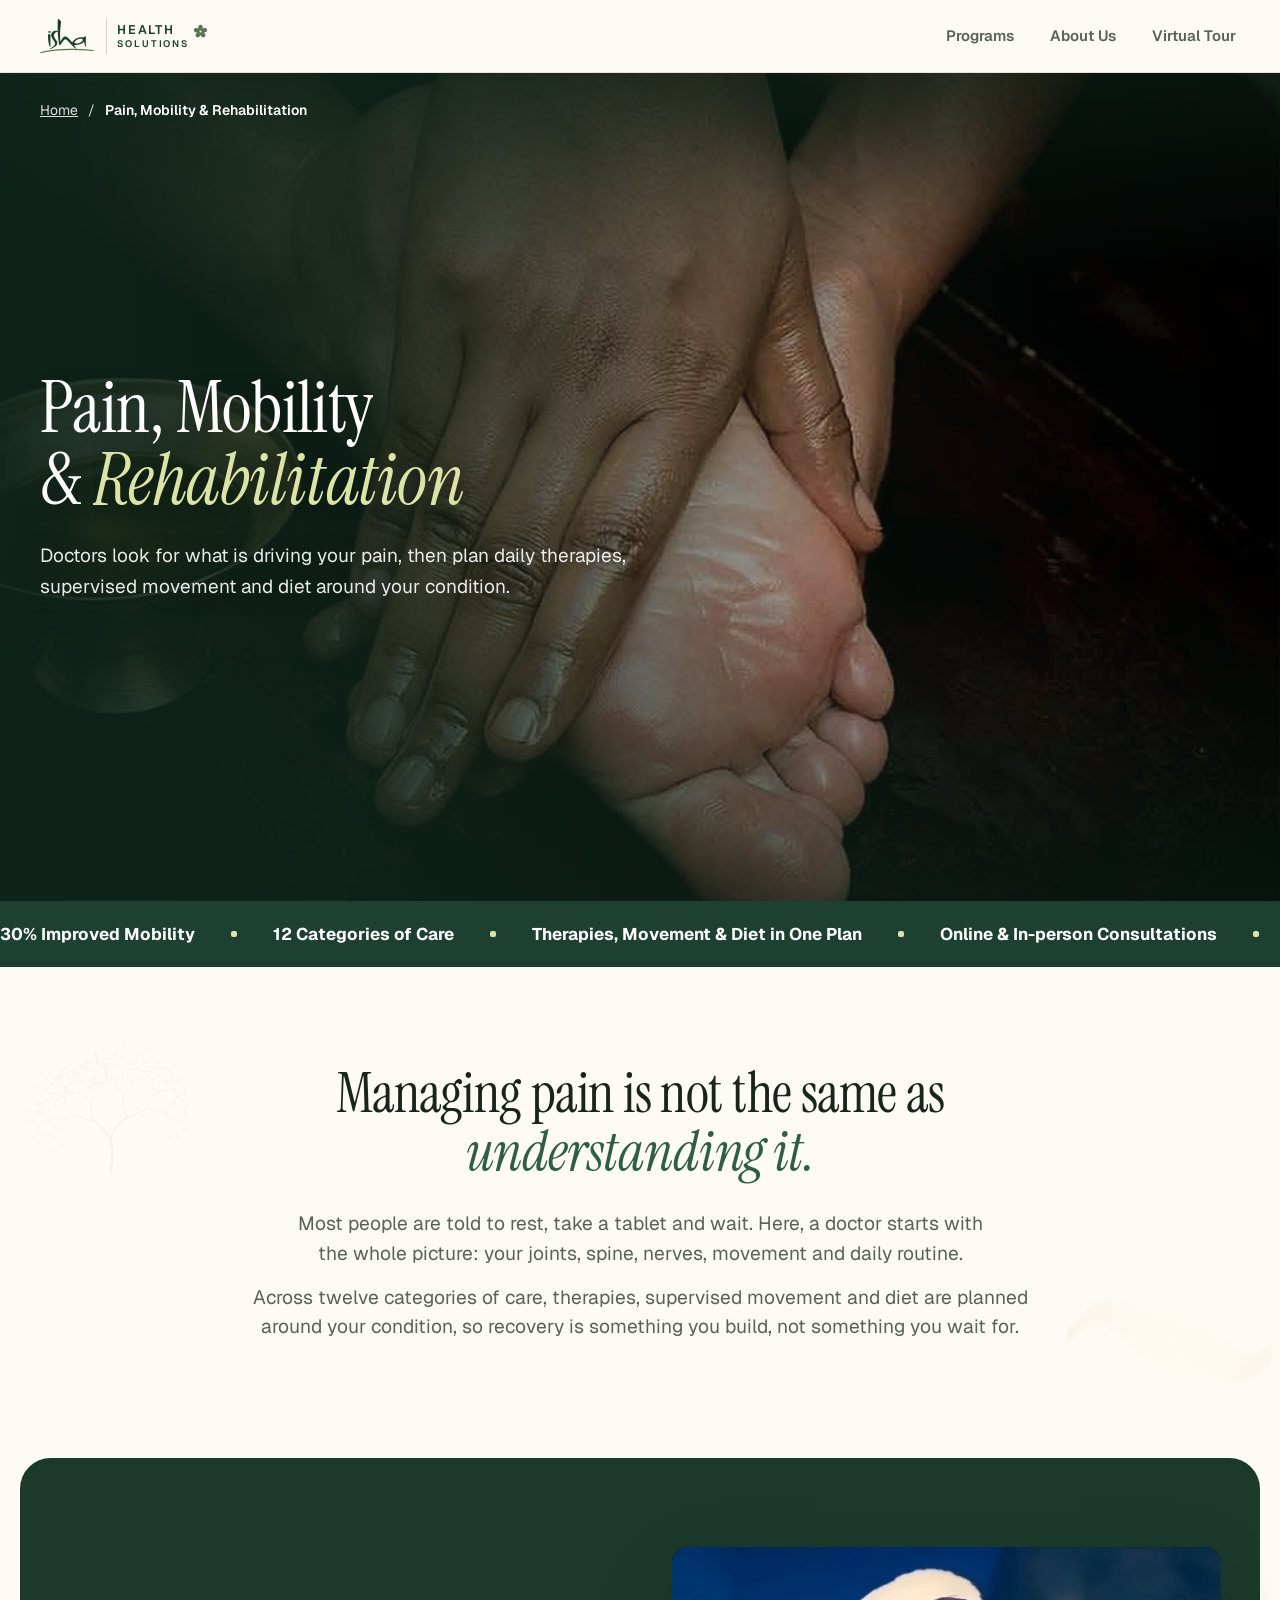
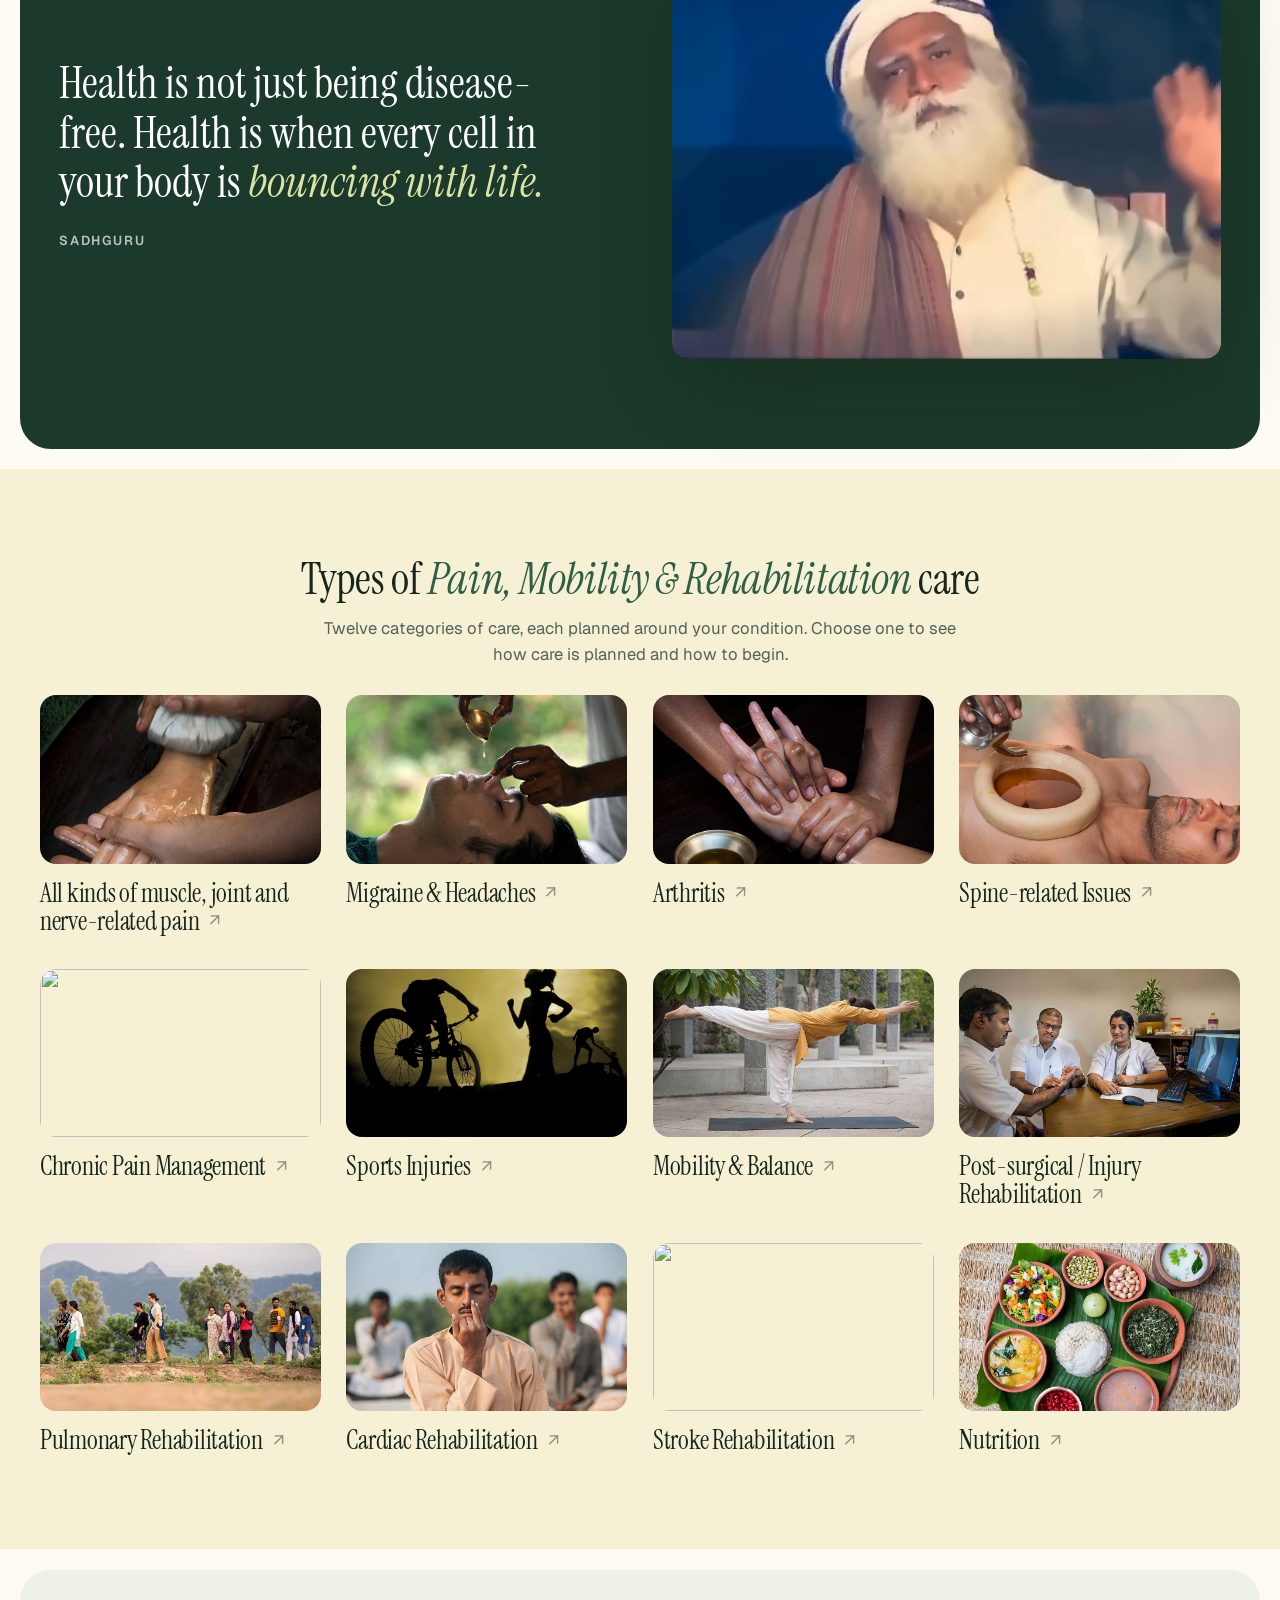
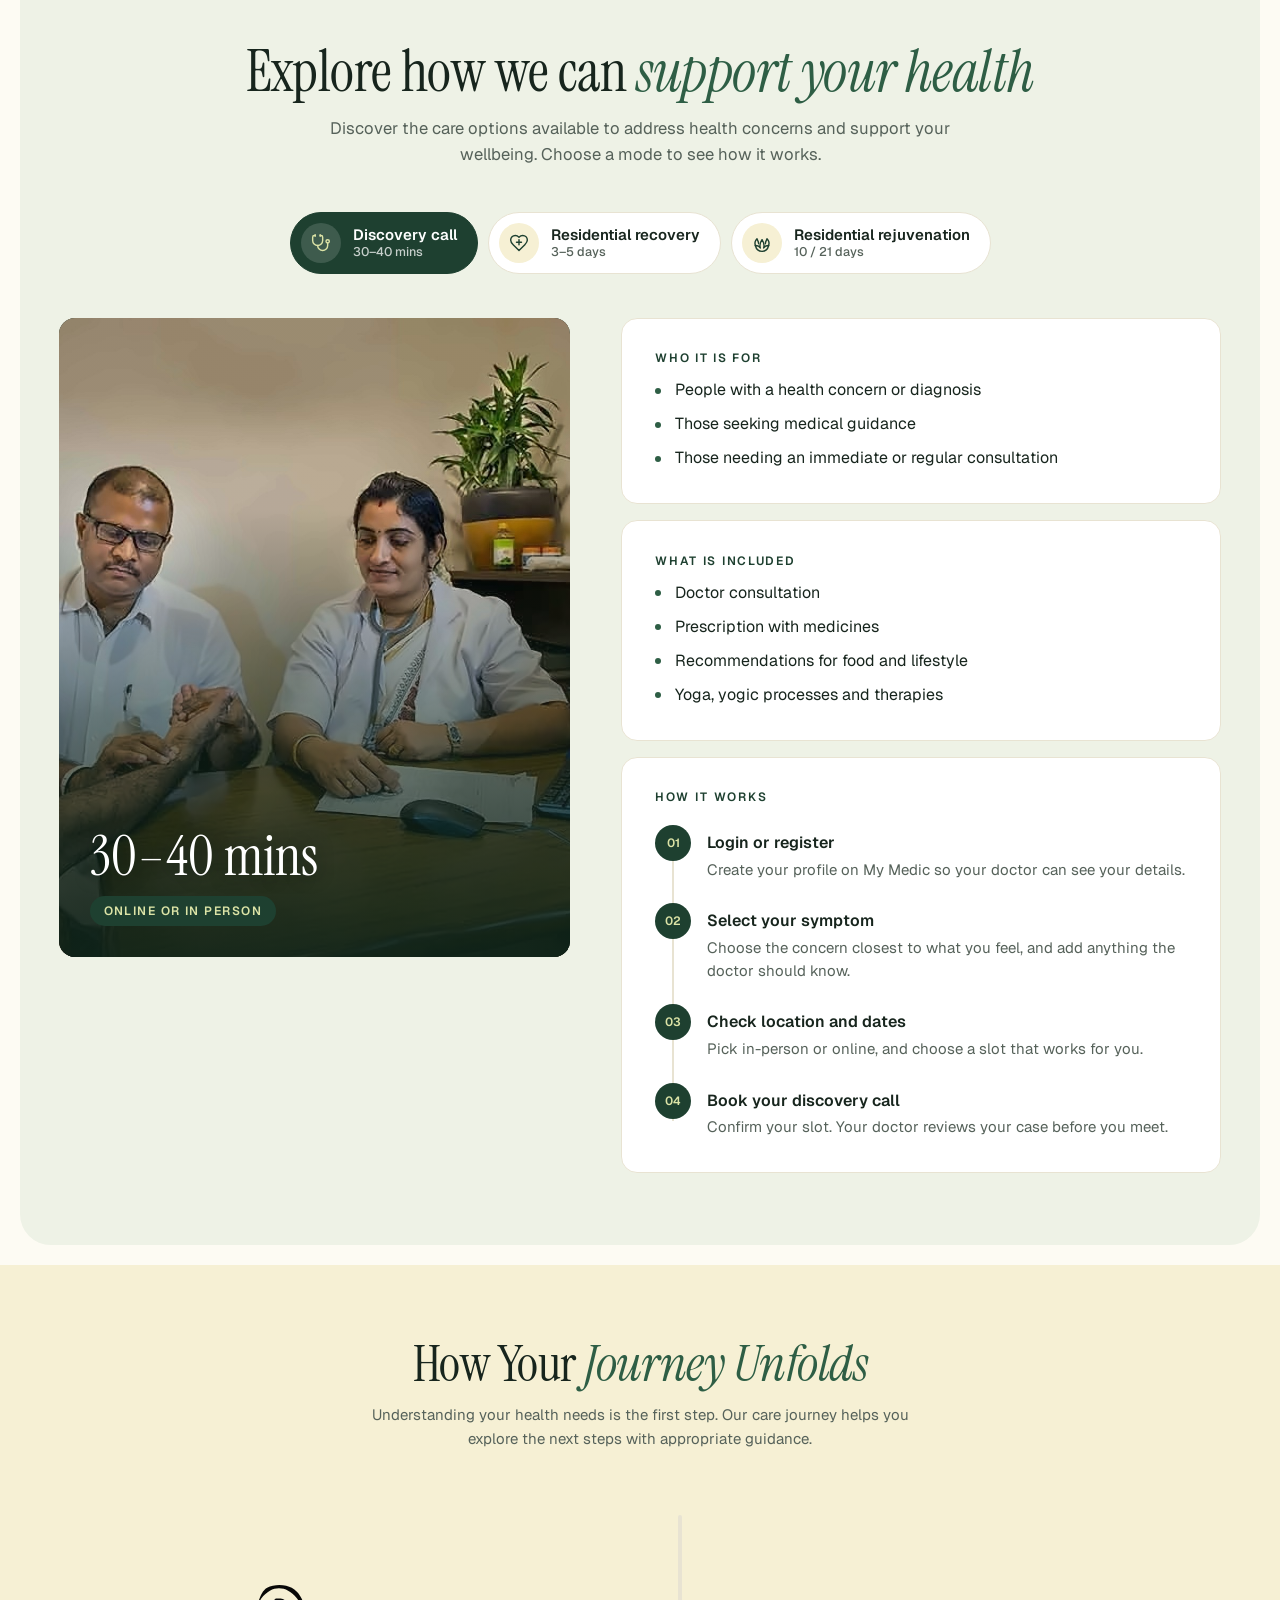
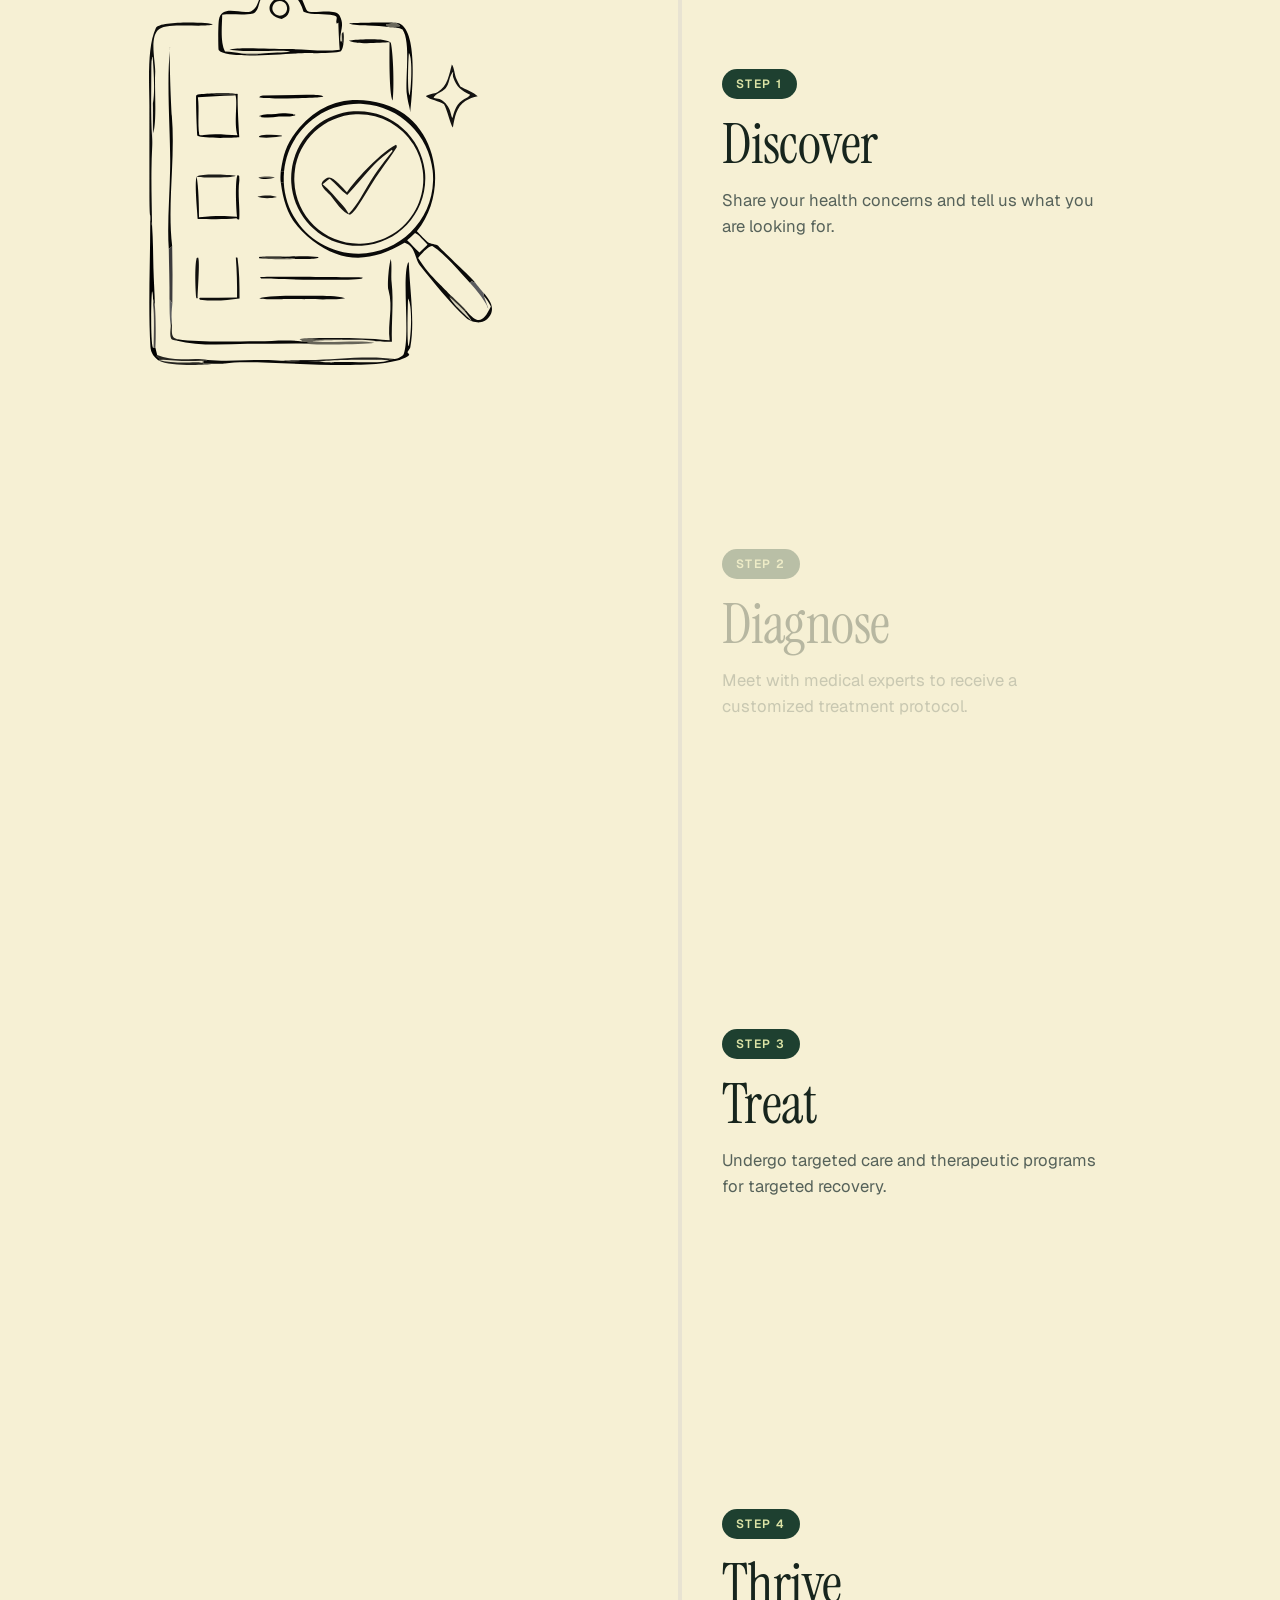
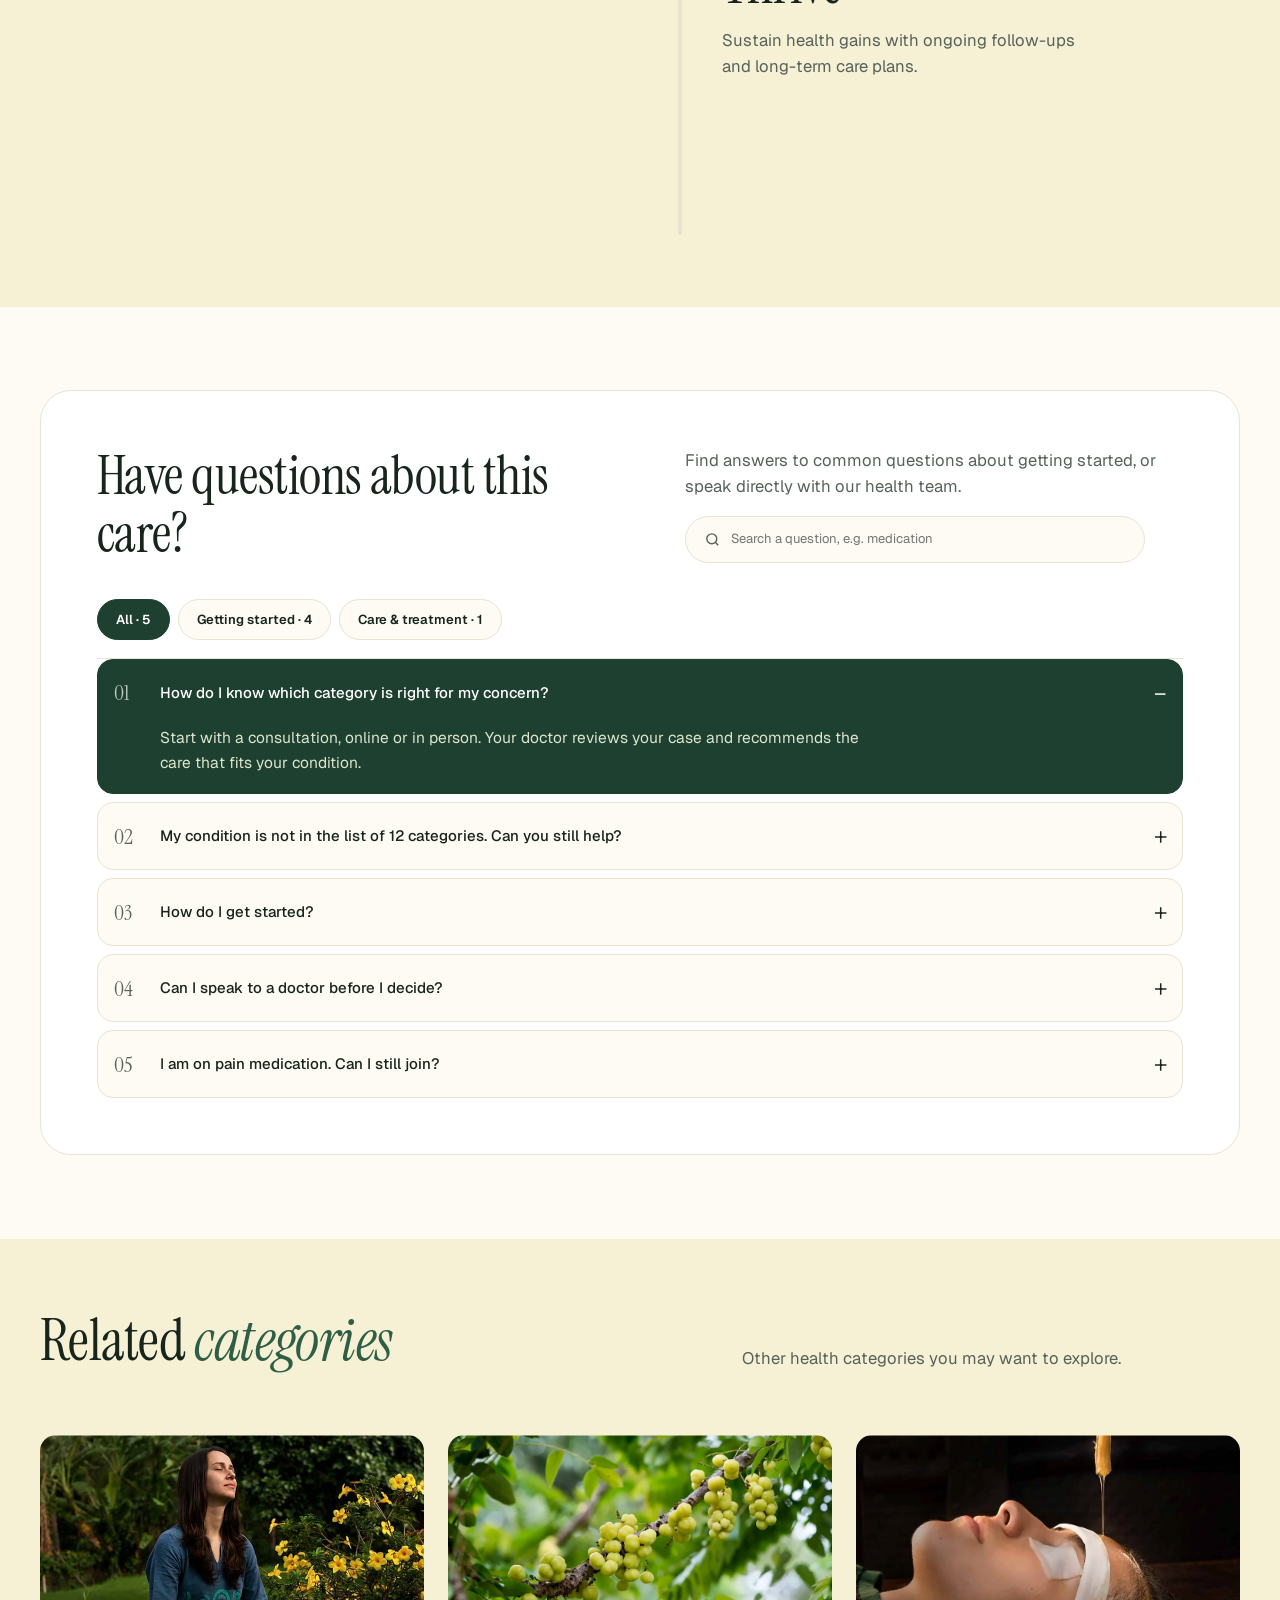
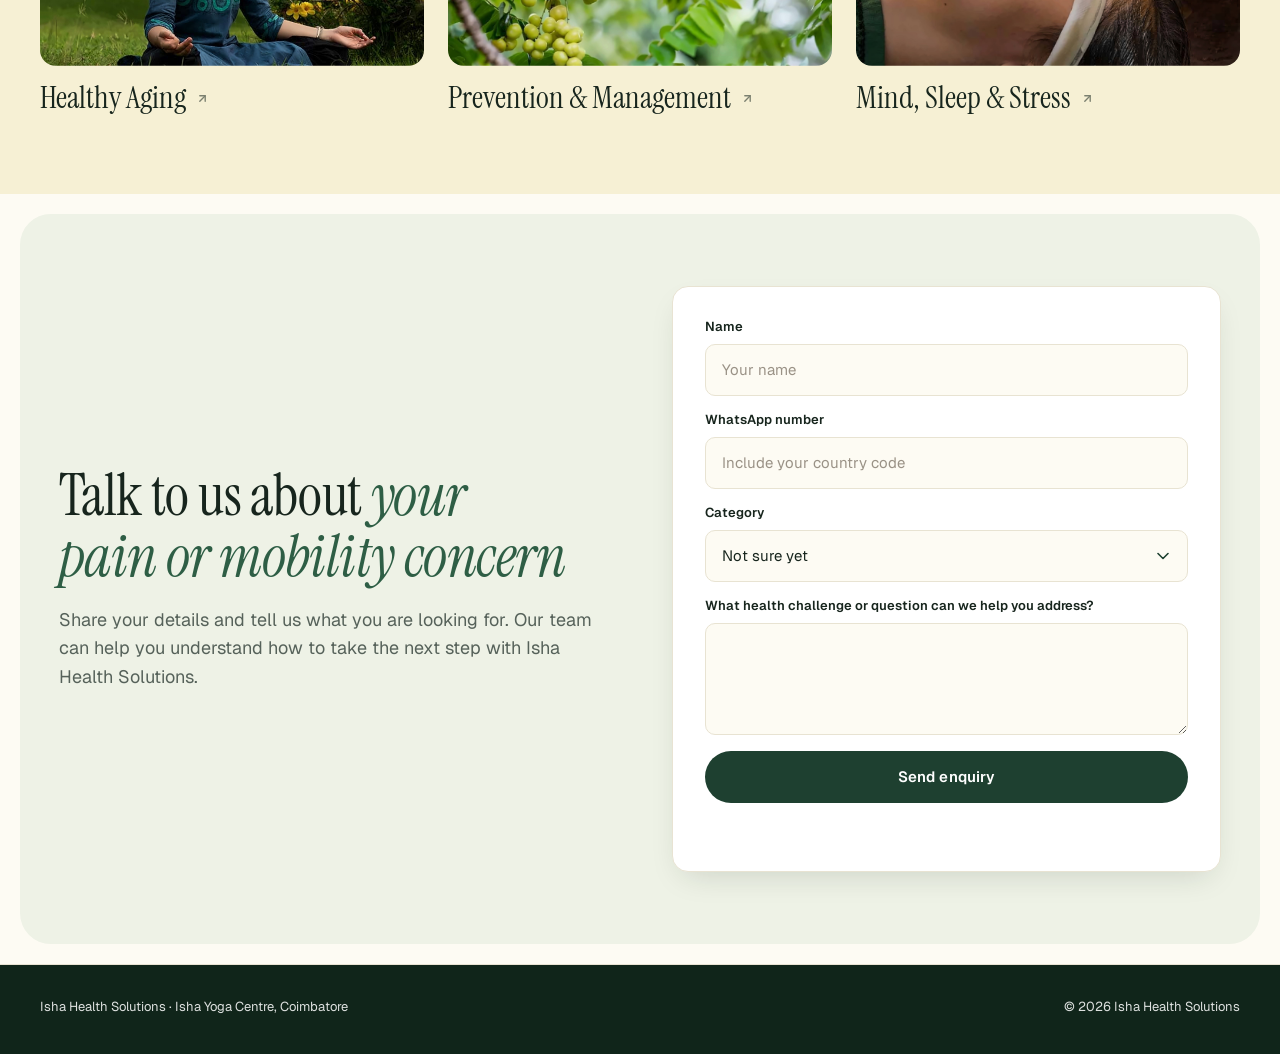
==== commit 28807e61: "Add files via upload" ====
--- a/pain-mobility.html
+++ b/pain-mobility.html
@@ -828,18 +828,18 @@
 <section class="kcs kcs-x" id="programs"><div class="w"><div class="hd"><h2>Types of <em>Pain, Mobility &amp; Rehabilitation</em> care</h2><p>Twelve categories of care, each planned around your condition. Choose one to see how care is planned and how to begin.</p></div><div class="kc-grid"><a class="kc" href="#enquire" data-enq="All kinds of muscle, joint and nerve-related pain"><div class="kc-im"><img src="i/p-all-kinds-of-muscle-joint-and-nerve-related-pain.jpg" alt="" loading="lazy"></div><div class="kc-b"><h3 title="All kinds of muscle, joint and nerve-related pain">All kinds of muscle, joint and nerve-related pain</h3><p>Root-cause care with Ayurvedic therapies and movement.</p><span class="kc-cta">Enquire about this<span class="kc-ar" aria-hidden="true"><svg width="16" height="16" viewBox="0 0 24 24" fill="none" stroke="currentColor" stroke-width="2.5" stroke-linecap="round" stroke-linejoin="round"><path d="M5 12h14"/><path d="m12 5 7 7-7 7"/></svg></span></span></div></a><a class="kc" href="#enquire" data-enq="Migraine &amp; Headaches"><div class="kc-im"><img src="i/p-migraine-and-headaches.jpg" alt="" loading="lazy"></div><div class="kc-b"><h3 title="Migraine &amp; Headaches">Migraine &amp; Headaches</h3><p>Doctors review your triggers and history to find the cause.</p><span class="kc-cta">Enquire about this<span class="kc-ar" aria-hidden="true"><svg width="16" height="16" viewBox="0 0 24 24" fill="none" stroke="currentColor" stroke-width="2.5" stroke-linecap="round" stroke-linejoin="round"><path d="M5 12h14"/><path d="m12 5 7 7-7 7"/></svg></span></span></div></a><a class="kc" href="#enquire" data-enq="Arthritis"><div class="kc-im"><img src="i/p-arthritis.jpg" alt="" loading="lazy"></div><div class="kc-b"><h3 title="Arthritis">Arthritis</h3><p>Care to ease stiffness and support the joint.</p><span class="kc-cta">Enquire about this<span class="kc-ar" aria-hidden="true"><svg width="16" height="16" viewBox="0 0 24 24" fill="none" stroke="currentColor" stroke-width="2.5" stroke-linecap="round" stroke-linejoin="round"><path d="M5 12h14"/><path d="m12 5 7 7-7 7"/></svg></span></span></div></a><a class="kc" href="#enquire" data-enq="Spine-related Issues"><div class="kc-im"><img src="i/p-spine-related-issues.jpg" alt="" loading="lazy"></div><div class="kc-b"><h3 title="Spine-related Issues">Spine-related Issues</h3><p>For back and neck pain, disc problems and sciatica.</p><span class="kc-cta">Enquire about this<span class="kc-ar" aria-hidden="true"><svg width="16" height="16" viewBox="0 0 24 24" fill="none" stroke="currentColor" stroke-width="2.5" stroke-linecap="round" stroke-linejoin="round"><path d="M5 12h14"/><path d="m12 5 7 7-7 7"/></svg></span></span></div></a><a class="kc" href="#enquire" data-enq="Chronic Pain Management"><div class="kc-im"><img src="i/x-shiro.jpg" alt="" loading="lazy"></div><div class="kc-b"><h3 title="Chronic Pain Management">Chronic Pain Management</h3><p>A plan that evolves as you respond.</p><span class="kc-cta">Enquire about this<span class="kc-ar" aria-hidden="true"><svg width="16" height="16" viewBox="0 0 24 24" fill="none" stroke="currentColor" stroke-width="2.5" stroke-linecap="round" stroke-linejoin="round"><path d="M5 12h14"/><path d="m12 5 7 7-7 7"/></svg></span></span></div></a><a class="kc" href="#enquire" data-enq="Sports Injuries"><div class="kc-im"><img src="i/p-sports-injuries.jpg" alt="" loading="lazy"></div><div class="kc-b"><h3 title="Sports Injuries">Sports Injuries</h3><p>For tendon, ligament and muscle injuries.</p><span class="kc-cta">Enquire about this<span class="kc-ar" aria-hidden="true"><svg width="16" height="16" viewBox="0 0 24 24" fill="none" stroke="currentColor" stroke-width="2.5" stroke-linecap="round" stroke-linejoin="round"><path d="M5 12h14"/><path d="m12 5 7 7-7 7"/></svg></span></span></div></a><a class="kc" href="#enquire" data-enq="Mobility &amp; Balance"><div class="kc-im"><img src="i/p-mobility-and-balance.jpg" alt="" loading="lazy"></div><div class="kc-b"><h3 title="Mobility &amp; Balance">Mobility &amp; Balance</h3><p>Builds strength and stability, step by step.</p><span class="kc-cta">Enquire about this<span class="kc-ar" aria-hidden="true"><svg width="16" height="16" viewBox="0 0 24 24" fill="none" stroke="currentColor" stroke-width="2.5" stroke-linecap="round" stroke-linejoin="round"><path d="M5 12h14"/><path d="m12 5 7 7-7 7"/></svg></span></span></div></a><a class="kc" href="#enquire" data-enq="Post-surgical / Injury Rehabilitation"><div class="kc-im"><img src="i/d1.jpg" alt="" loading="lazy"></div><div class="kc-b"><h3 title="Post-surgical / Injury Rehabilitation">Post-surgical / Injury Rehabilitation</h3><p>A recovery plan to rebuild motion and strength.</p><span class="kc-cta">Enquire about this<span class="kc-ar" aria-hidden="true"><svg width="16" height="16" viewBox="0 0 24 24" fill="none" stroke="currentColor" stroke-width="2.5" stroke-linecap="round" stroke-linejoin="round"><path d="M5 12h14"/><path d="m12 5 7 7-7 7"/></svg></span></span></div></a><a class="kc kc-more" href="#enquire" data-enq="Pulmonary Rehabilitation"><div class="kc-im"><img src="i/p-pulmonary-rehabilitation.jpg" alt="" loading="lazy"></div><div class="kc-b"><h3 title="Pulmonary Rehabilitation">Pulmonary Rehabilitation</h3><p>Doctors from different systems, with practices for home.</p><span class="kc-cta">Enquire about this<span class="kc-ar" aria-hidden="true"><svg width="16" height="16" viewBox="0 0 24 24" fill="none" stroke="currentColor" stroke-width="2.5" stroke-linecap="round" stroke-linejoin="round"><path d="M5 12h14"/><path d="m12 5 7 7-7 7"/></svg></span></span></div></a><a class="kc kc-more" href="#enquire" data-enq="Cardiac Rehabilitation"><div class="kc-im"><img src="i/p-cardiac-rehabilitation.jpg" alt="" loading="lazy"></div><div class="kc-b"><h3 title="Cardiac Rehabilitation">Cardiac Rehabilitation</h3><p>Recovery that follows your doctor's plan.</p><span class="kc-cta">Enquire about this<span class="kc-ar" aria-hidden="true"><svg width="16" height="16" viewBox="0 0 24 24" fill="none" stroke="currentColor" stroke-width="2.5" stroke-linecap="round" stroke-linejoin="round"><path d="M5 12h14"/><path d="m12 5 7 7-7 7"/></svg></span></span></div></a><a class="kc kc-more" href="#enquire" data-enq="Stroke Rehabilitation"><div class="kc-im"><img src="i/x-yogaclass.jpg" alt="" loading="lazy"></div><div class="kc-b"><h3 title="Stroke Rehabilitation">Stroke Rehabilitation</h3><p>Support for movement and daily function after a stroke.</p><span class="kc-cta">Enquire about this<span class="kc-ar" aria-hidden="true"><svg width="16" height="16" viewBox="0 0 24 24" fill="none" stroke="currentColor" stroke-width="2.5" stroke-linecap="round" stroke-linejoin="round"><path d="M5 12h14"/><path d="m12 5 7 7-7 7"/></svg></span></span></div></a><a class="kc kc-more" href="#enquire" data-enq="Nutrition"><div class="kc-im"><img src="i/p-nutrition.jpg" alt="" loading="lazy"></div><div class="kc-b"><h3 title="Nutrition">Nutrition</h3><p>Food that supports your treatment and recovery.</p><span class="kc-cta">Enquire about this<span class="kc-ar" aria-hidden="true"><svg width="16" height="16" viewBox="0 0 24 24" fill="none" stroke="currentColor" stroke-width="2.5" stroke-linecap="round" stroke-linejoin="round"><path d="M5 12h14"/><path d="m12 5 7 7-7 7"/></svg></span></span></div></a></div><div class="kc-sent" aria-hidden="true"></div></div></section>
 
 
-<section class="md2" id="formats"><div class="w"><div class="hd md2-hd"><h2>Explore how we can <em>support your health</em></h2><p>Discover the care options available to address health concerns and support your wellbeing. Choose a mode to see how it works.</p></div><div class="md2-tabs" role="tablist" aria-label="Program mode"><button type="button" role="tab" class="md2-t" id="md2-t0" aria-controls="md2-p0" aria-selected="true" tabindex="0"><span class="md2-ic"><svg viewBox="0 0 24 24" fill="none" stroke="currentColor" stroke-width="1.7" stroke-linecap="round" stroke-linejoin="round" aria-hidden="true"><path d="M11 2v2"/><path d="M5 2v2"/><path d="M5 3H4a2 2 0 0 0-2 2v4a6 6 0 0 0 12 0V5a2 2 0 0 0-2-2h-1"/><path d="M8 15a6 6 0 0 0 12 0v-3"/><circle cx="20" cy="10" r="2"/></svg></span><span><b>Consultation</b><small>30–40 mins</small></span></button><button type="button" role="tab" class="md2-t" id="md2-t1" aria-controls="md2-p1" aria-selected="false" tabindex="-1"><span class="md2-ic"><svg viewBox="0 0 24 24" fill="none" stroke="currentColor" stroke-width="1.7" stroke-linecap="round" stroke-linejoin="round" aria-hidden="true"><path d="M19 14c1.49-1.46 3-3.21 3-5.5A5.5 5.5 0 0 0 16.5 3c-1.76 0-3 .5-4.5 2-1.5-1.5-2.74-2-4.5-2A5.5 5.5 0 0 0 2 8.5c0 2.3 1.5 4.05 3 5.5l7 7Z"/><path d="M12 8v6"/><path d="M9 11h6"/></svg></span><span><b>Residential recovery</b><small>3–5 days</small></span></button><button type="button" role="tab" class="md2-t" id="md2-t2" aria-controls="md2-p2" aria-selected="false" tabindex="-1"><span class="md2-ic"><svg viewBox="0 0 24 24" fill="none" stroke="currentColor" stroke-width="1.7" stroke-linecap="round" stroke-linejoin="round" aria-hidden="true"><path d="M12 22c-4 0-7-3-8-7 3 0 5 1 6 3-1-3 0-7 2-10 2 3 3 7 2 10 1-2 3-3 6-3-1 4-4 7-8 7Z"/><path d="M4 15c-1-3 0-6 2-8 1 2 2 4 2 6"/><path d="M20 15c1-3 0-6-2-8-1 2-2 4-2 6"/></svg></span><span><b>Residential rejuvenation</b><small>10 / 21 days</small></span></button></div><div class="md3" role="tabpanel" id="md2-p0" aria-labelledby="md2-t0">
+<section class="md2" id="formats"><div class="w"><div class="hd md2-hd"><h2>Explore how we can <em>support your health</em></h2><p>Discover the care options available to address health concerns and support your wellbeing. Choose a mode to see how it works.</p></div><div class="md2-tabs" role="tablist" aria-label="Program mode"><button type="button" role="tab" class="md2-t" id="md2-t0" aria-controls="md2-p0" aria-selected="true" tabindex="0"><span class="md2-ic"><svg viewBox="0 0 24 24" fill="none" stroke="currentColor" stroke-width="1.7" stroke-linecap="round" stroke-linejoin="round" aria-hidden="true"><path d="M11 2v2"/><path d="M5 2v2"/><path d="M5 3H4a2 2 0 0 0-2 2v4a6 6 0 0 0 12 0V5a2 2 0 0 0-2-2h-1"/><path d="M8 15a6 6 0 0 0 12 0v-3"/><circle cx="20" cy="10" r="2"/></svg></span><span><b>Discovery call</b><small>30–40 mins</small></span></button><button type="button" role="tab" class="md2-t" id="md2-t1" aria-controls="md2-p1" aria-selected="false" tabindex="-1"><span class="md2-ic"><svg viewBox="0 0 24 24" fill="none" stroke="currentColor" stroke-width="1.7" stroke-linecap="round" stroke-linejoin="round" aria-hidden="true"><path d="M19 14c1.49-1.46 3-3.21 3-5.5A5.5 5.5 0 0 0 16.5 3c-1.76 0-3 .5-4.5 2-1.5-1.5-2.74-2-4.5-2A5.5 5.5 0 0 0 2 8.5c0 2.3 1.5 4.05 3 5.5l7 7Z"/><path d="M12 8v6"/><path d="M9 11h6"/></svg></span><span><b>Residential recovery</b><small>3–5 days</small></span></button><button type="button" role="tab" class="md2-t" id="md2-t2" aria-controls="md2-p2" aria-selected="false" tabindex="-1"><span class="md2-ic"><svg viewBox="0 0 24 24" fill="none" stroke="currentColor" stroke-width="1.7" stroke-linecap="round" stroke-linejoin="round" aria-hidden="true"><path d="M12 22c-4 0-7-3-8-7 3 0 5 1 6 3-1-3 0-7 2-10 2 3 3 7 2 10 1-2 3-3 6-3-1 4-4 7-8 7Z"/><path d="M4 15c-1-3 0-6 2-8 1 2 2 4 2 6"/><path d="M20 15c1-3 0-6-2-8-1 2-2 4-2 6"/></svg></span><span><b>Residential rejuvenation</b><small>10 / 21 days</small></span></button></div><div class="md3" role="tabpanel" id="md2-p0" aria-labelledby="md2-t0">
 <div class="md3-im"><img src="i/d1.jpg" alt="" loading="lazy"><div class="md3-cap"><span class="md3-dur">30–40 mins</span><span class="md3-sub">Online or in person</span></div></div>
 <div class="md3-info">
-<div class="md3-b0"><p class="md3-d">Meet a doctor in person at Isha Yoga Center, or online from wherever you are. Your doctor listens to your concern and advises the next step.</p><div class="md2-cta"><a class="btn btn-p" href="https://mymedic.in/" target="_blank" rel="noopener">Book a consultation<span class="ci">→</span></a><a class="md2-lk" href="#enquire">Ask us first</a></div></div>
+
 <div class="md3-b"><h4>Who it is for</h4><ul><li>People with a health concern or diagnosis</li><li>Those seeking medical guidance</li><li>Those needing an immediate or regular consultation</li></ul></div>
 <div class="md3-b"><h4>What is included</h4><ul><li>Doctor consultation</li><li>Prescription with medicines</li><li>Recommendations for food and lifestyle</li><li>Yoga, yogic processes and therapies</li></ul></div>
-<div class="md3-b md3-how"><span class="md2-eb">How it works</span><ol class="md2-steps"><li><span class="md2-n">01</span><div><b>Login or register</b><p>Create your profile on My Medic so your doctor can see your details.</p></div></li><li><span class="md2-n">02</span><div><b>Select your symptom</b><p>Choose the concern closest to what you feel, and add anything the doctor should know.</p></div></li><li><span class="md2-n">03</span><div><b>Check location and dates</b><p>Pick in-person or online, and choose a slot that works for you.</p></div></li><li><span class="md2-n">04</span><div><b>Book your consultation</b><p>Confirm your slot. Your doctor reviews your case before you meet.</p></div></li></ol></div>
+<div class="md3-b md3-how"><span class="md2-eb">How it works</span><ol class="md2-steps"><li><span class="md2-n">01</span><div><b>Login or register</b><p>Create your profile on My Medic so your doctor can see your details.</p></div></li><li><span class="md2-n">02</span><div><b>Select your symptom</b><p>Choose the concern closest to what you feel, and add anything the doctor should know.</p></div></li><li><span class="md2-n">03</span><div><b>Check location and dates</b><p>Pick in-person or online, and choose a slot that works for you.</p></div></li><li><span class="md2-n">04</span><div><b>Book your discovery call</b><p>Confirm your slot. Your doctor reviews your case before you meet.</p></div></li></ol></div>
 </div></div>
 <div class="md3" role="tabpanel" id="md2-p1" aria-labelledby="md2-t1" hidden>
 <div class="md3-im"><img src="i/e-therapy.jpg" alt="" loading="lazy"><div class="md3-cap"><span class="md3-dur">3–5 days</span><span class="md3-sub">Doctor-planned stay</span></div></div>
 <div class="md3-info">
-<div class="md3-b0"><p class="md3-d">A stay for structured treatment or rehabilitation, with therapies, movement and food planned around your condition.</p><div class="md2-cta"><a class="btn btn-p" href="#enquire">Send an enquiry<span class="ci">→</span></a><a class="md2-lk" href="https://mymedic.in/" target="_blank" rel="noopener">Talk to a doctor first</a></div></div>
+
 <div class="md3-b"><h4>Who it is for</h4><ul><li>People with a specific health condition</li><li>Those requiring structured treatment or rehabilitation</li><li>Those seeking long-term health improvement</li></ul></div>
 <div class="md3-b"><h4>What is included</h4><ul><li>Therapies planned and supervised by your doctor</li><li>Physiotherapy and movement work</li><li>Yoga Chikitsa adapted to you</li><li>Meals planned for your condition</li><li>Aftercare plan for home</li></ul></div>
 <div class="md3-b md3-how"><span class="md2-eb">How it works</span><ol class="md2-steps"><li><span class="md2-n">01</span><div><b>Select your program</b><p>Choose the program that matches your condition, or let a doctor guide you.</p></div></li><li><span class="md2-n">02</span><div><b>Send an enquiry</b><p>Share your concern and reports through the enquiry form.</p></div></li><li><span class="md2-n">03</span><div><b>Pilot call with a doctor</b><p>A doctor reviews your case and confirms whether the program suits you.</p></div></li><li><span class="md2-n">04</span><div><b>Program confirmation</b><p>Dates, stay and your plan are confirmed with you.</p></div></li><li><span class="md2-n">05</span><div><b>Register and arrive</b><p>Complete your registration. Your care begins on arrival.</p></div></li></ol></div>
@@ -847,7 +847,7 @@
 <div class="md3" role="tabpanel" id="md2-p2" aria-labelledby="md2-t2" hidden>
 <div class="md3-im"><img src="i/e-campus.jpg" alt="" loading="lazy"><div class="md3-cap"><span class="md3-dur">10 / 21 days</span><span class="md3-sub">Longer reset stay</span></div></div>
 <div class="md3-info">
-<div class="md3-b0"><p class="md3-d">A longer stay to improve your sleep, energy and stress levels, resetting the system through therapies, practice and rest.</p><div class="md2-cta"><a class="btn btn-p" href="#enquire">Send an enquiry<span class="ci">→</span></a><a class="md2-lk" href="https://mymedic.in/" target="_blank" rel="noopener">Talk to a doctor first</a></div></div>
+
 <div class="md3-b"><h4>Who it is for</h4><ul><li>Those looking to prevent illness</li><li>Those seeking better vitality, immunity and energy</li><li>Those wanting to manage stress, sleep and lifestyle</li></ul></div>
 <div class="md3-b"><h4>What is included</h4><ul><li>Classical Ayurvedic therapies</li><li>Daily yoga practice</li><li>Sattvic food planned for you</li><li>Guided rest and quiet time</li><li>Home practice to continue</li></ul></div>
 <div class="md3-b md3-how"><span class="md2-eb">How it works</span><ol class="md2-steps"><li><span class="md2-n">01</span><div><b>Pilot call with a doctor</b><p>Tell us where you are and what you hope to change. A doctor advises the right stay.</p></div></li><li><span class="md2-n">02</span><div><b>Program and therapy confirmation</b><p>Your dates, therapies and daily rhythm are confirmed with you.</p></div></li><li><span class="md2-n">03</span><div><b>Register and arrive</b><p>Complete your registration. Your stay begins on arrival.</p></div></li></ol></div>
--- a/c/components.css
+++ b/c/components.css
@@ -1113,3 +1113,24 @@
 @media(hover:none){html body #programs.kcs-x .kc .kc-b p{display:none!important}}
 html body #programs.kcs-x .kc .kc-b p{aspect-ratio:16/10!important;height:auto!important;bottom:auto!important;width:100%!important;max-height:none!important}
 html body #programs.kcs-x .kc .kc-b p{-webkit-box-pack:end!important;justify-content:flex-end!important}
+/* intro: heading and body always centred */
+#intro,#intro .in,#intro h2,#intro p{text-align:center!important}
+#intro p{margin-left:auto!important;margin-right:auto!important;text-wrap:balance}
+
+/* ===== v103: one card radius everywhere; sections sized to the viewport ===== */
+:root{--r:16px;--r-l:16px;--r-m:14px;--r-s:10px;--r-card:16px}
+.cfaq .fqw{border-radius:var(--frame-r)}
+:root:has(#journey.cj){--sec-y:clamp(44px,8vh,112px)}
+:root:has(#journey.cj) .cint{padding-block:clamp(48px,9vh,120px)!important}
+.md3-im{border-radius:var(--r-card)}.md3-b{border-radius:var(--r-card)}
+#programs.kcs-x .kc .kc-im,#programs.kcs-x .kc .kc-b p{border-radius:var(--r-card)!important}
+.rim,.rhv{border-radius:var(--r-card)}
+.md3-info{align-content:start}
+#programs.kcs-x .kc .kc-im,html body #programs.kcs-x .kc .kc-b p,.rim,.rhv{aspect-ratio:2/1!important}
+html body #programs.kcs-x .kc .kc-b p{aspect-ratio:2/1!important}
+#programs.kcs-x .kc-all{height:1px;margin:0;padding:0;overflow:hidden;opacity:0}
+#programs.kcs-x .kc-all:focus-within{height:auto;opacity:1;margin-top:24px;padding:4px}
+#programs.kcs-x .hd{margin-bottom:clamp(20px,3vh,40px)!important}
+#programs.kcs-x .kc-grid{gap:clamp(20px,3vh,32px) clamp(20px,2vw,32px)!important}
+/* cards 20% taller */
+#programs.kcs-x .kc .kc-im,html body #programs.kcs-x .kc .kc-b p,.rim,.rhv{aspect-ratio:5/3!important}
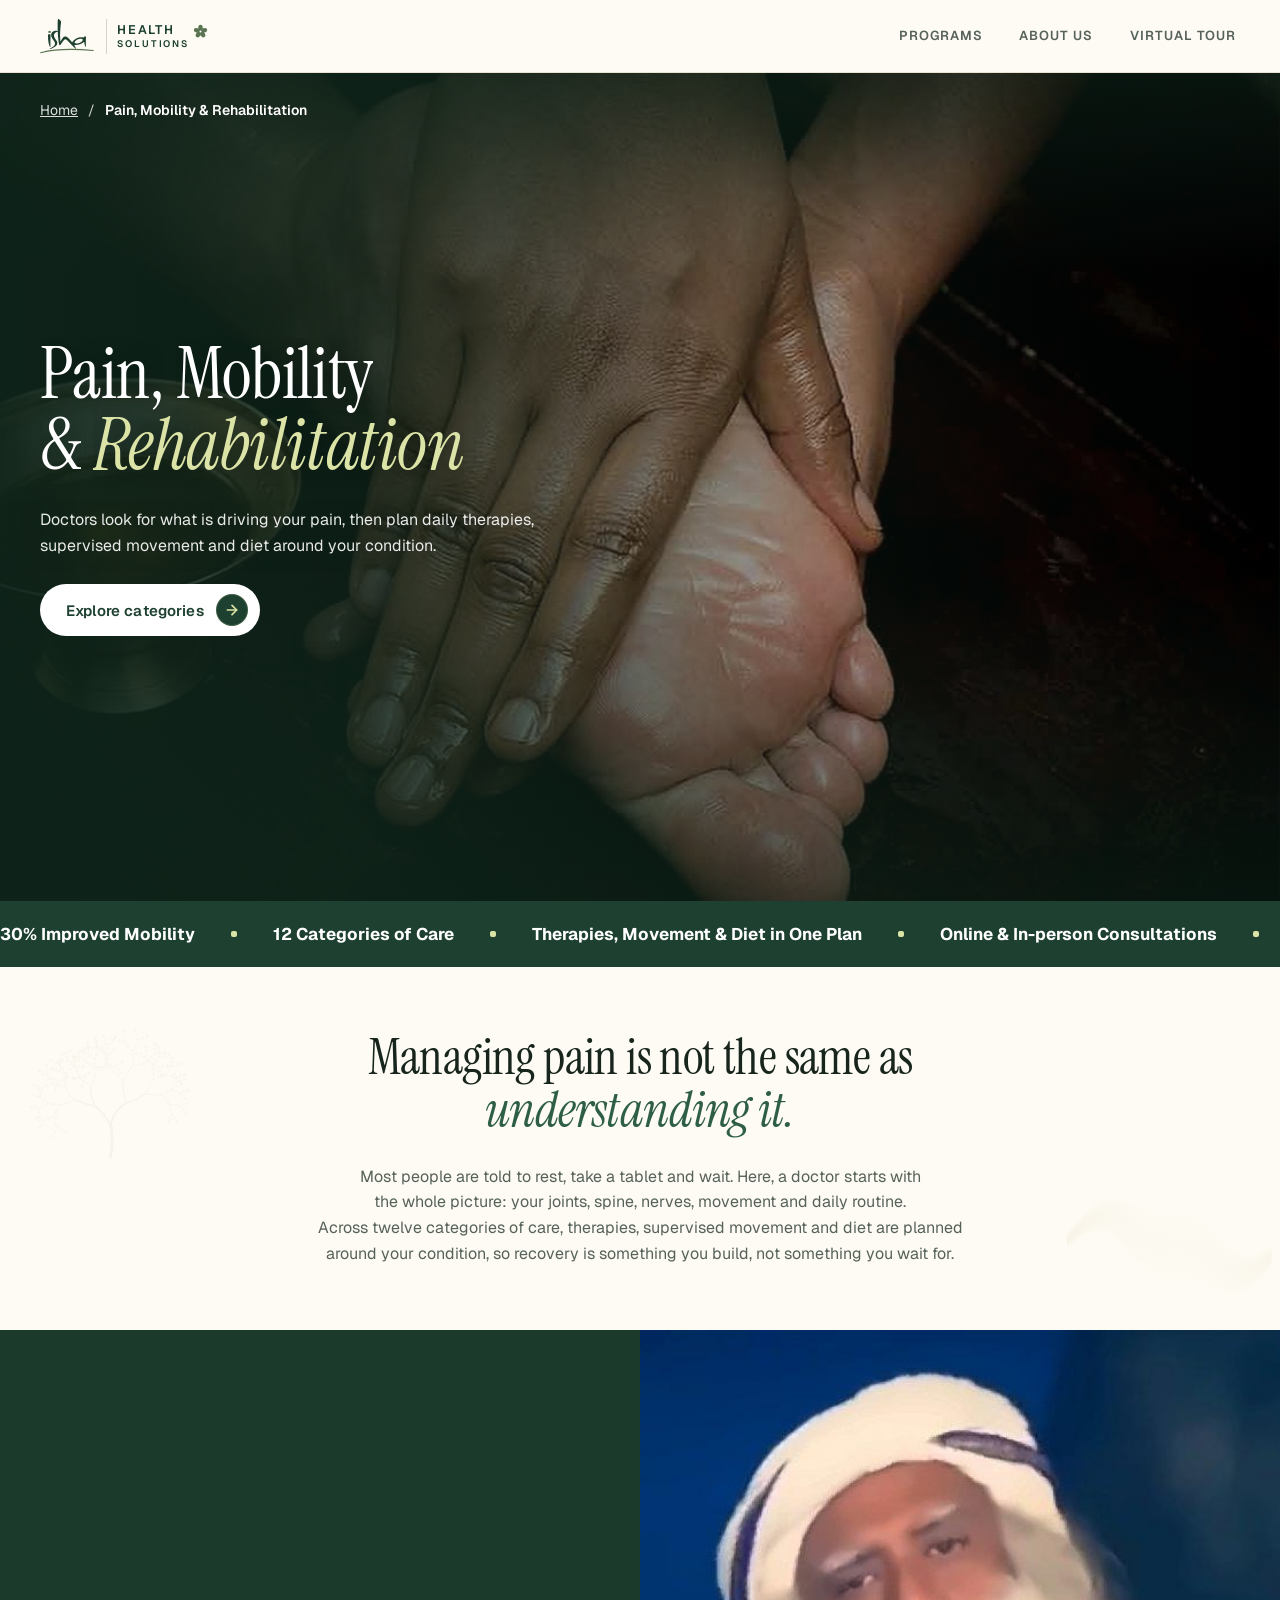
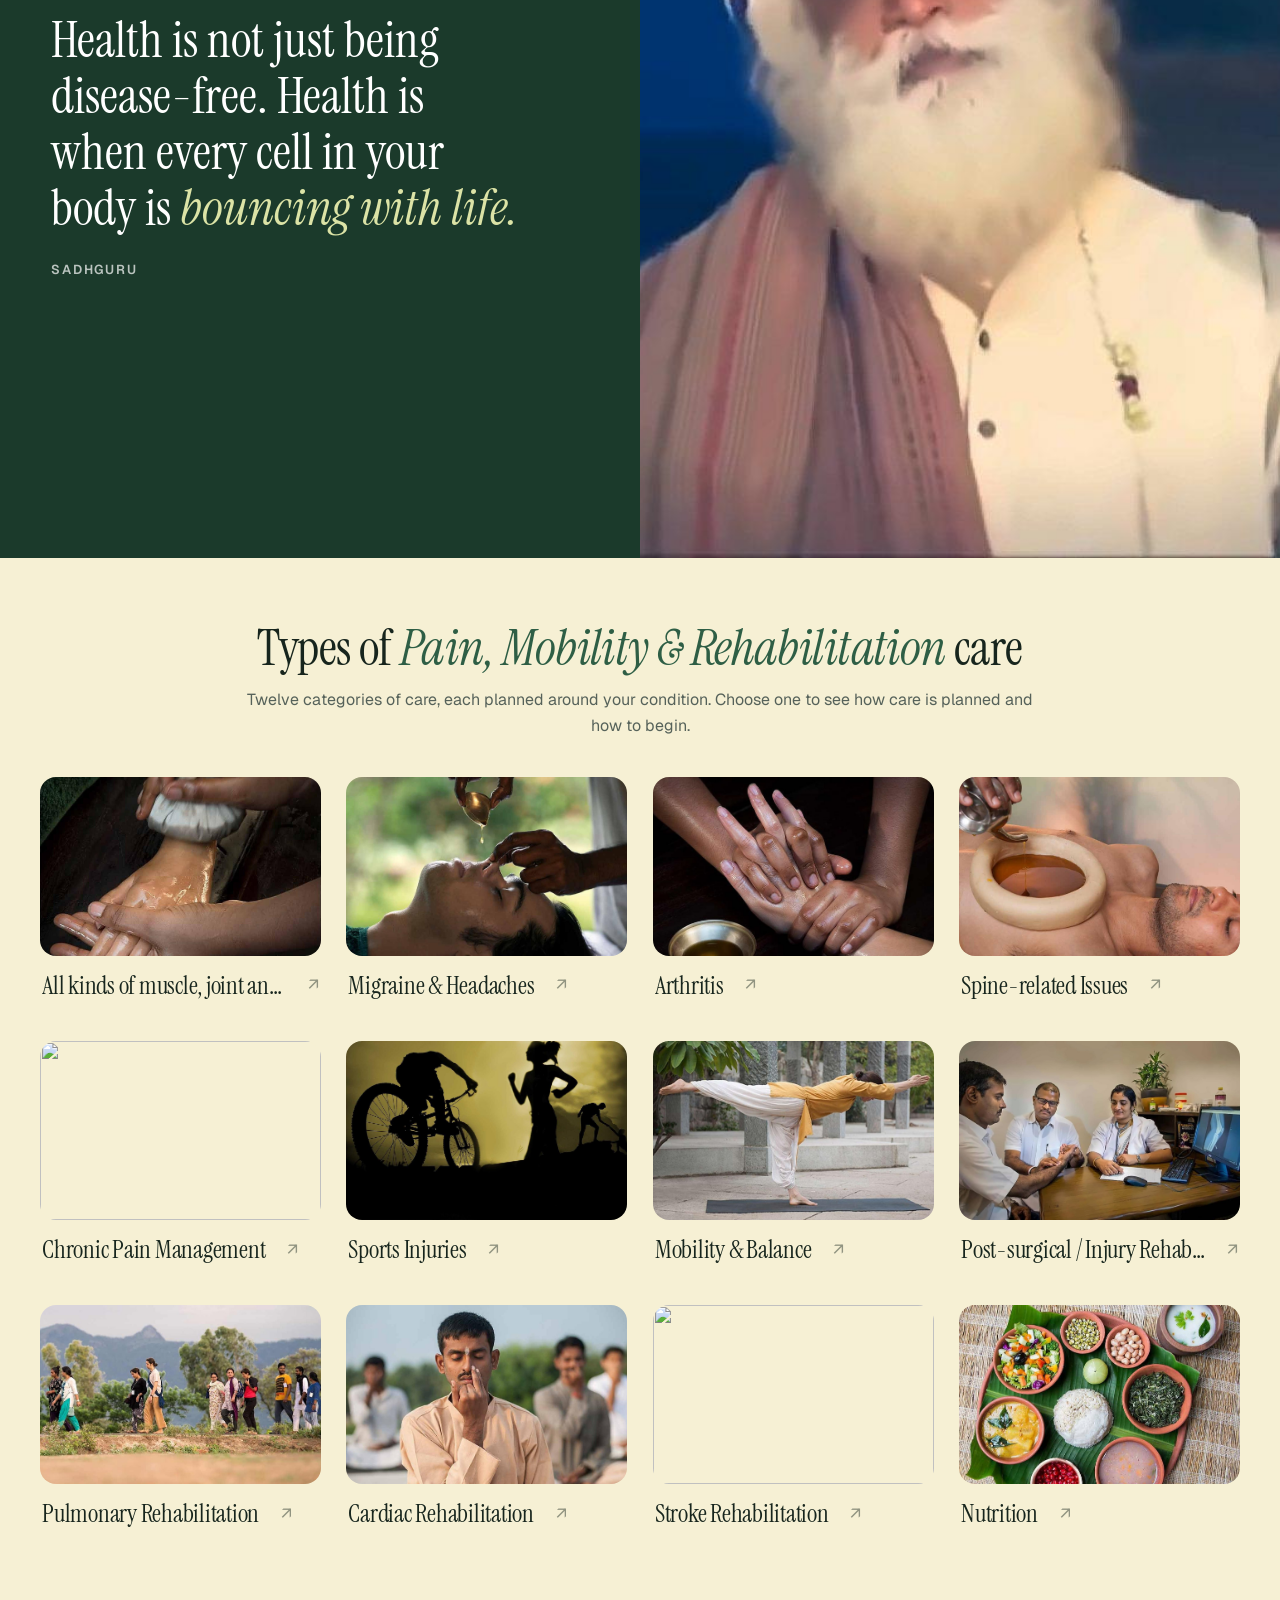
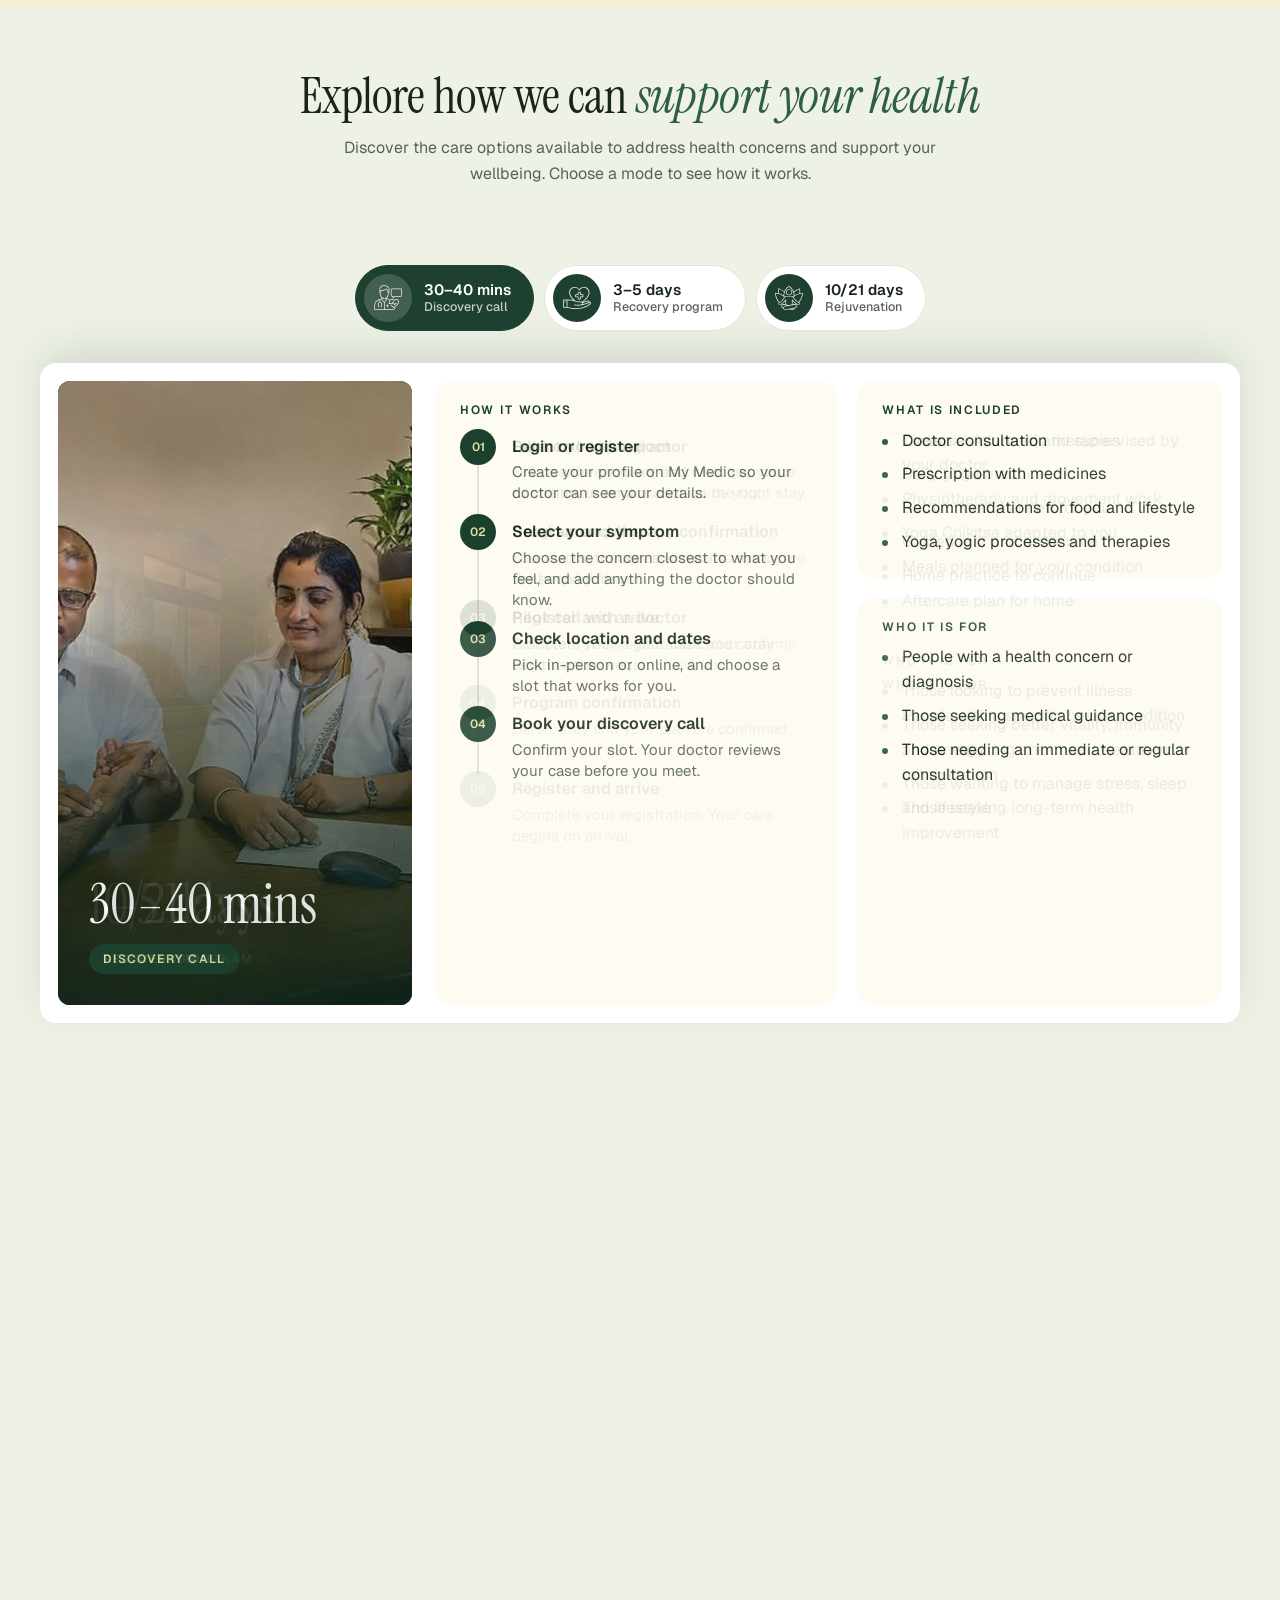
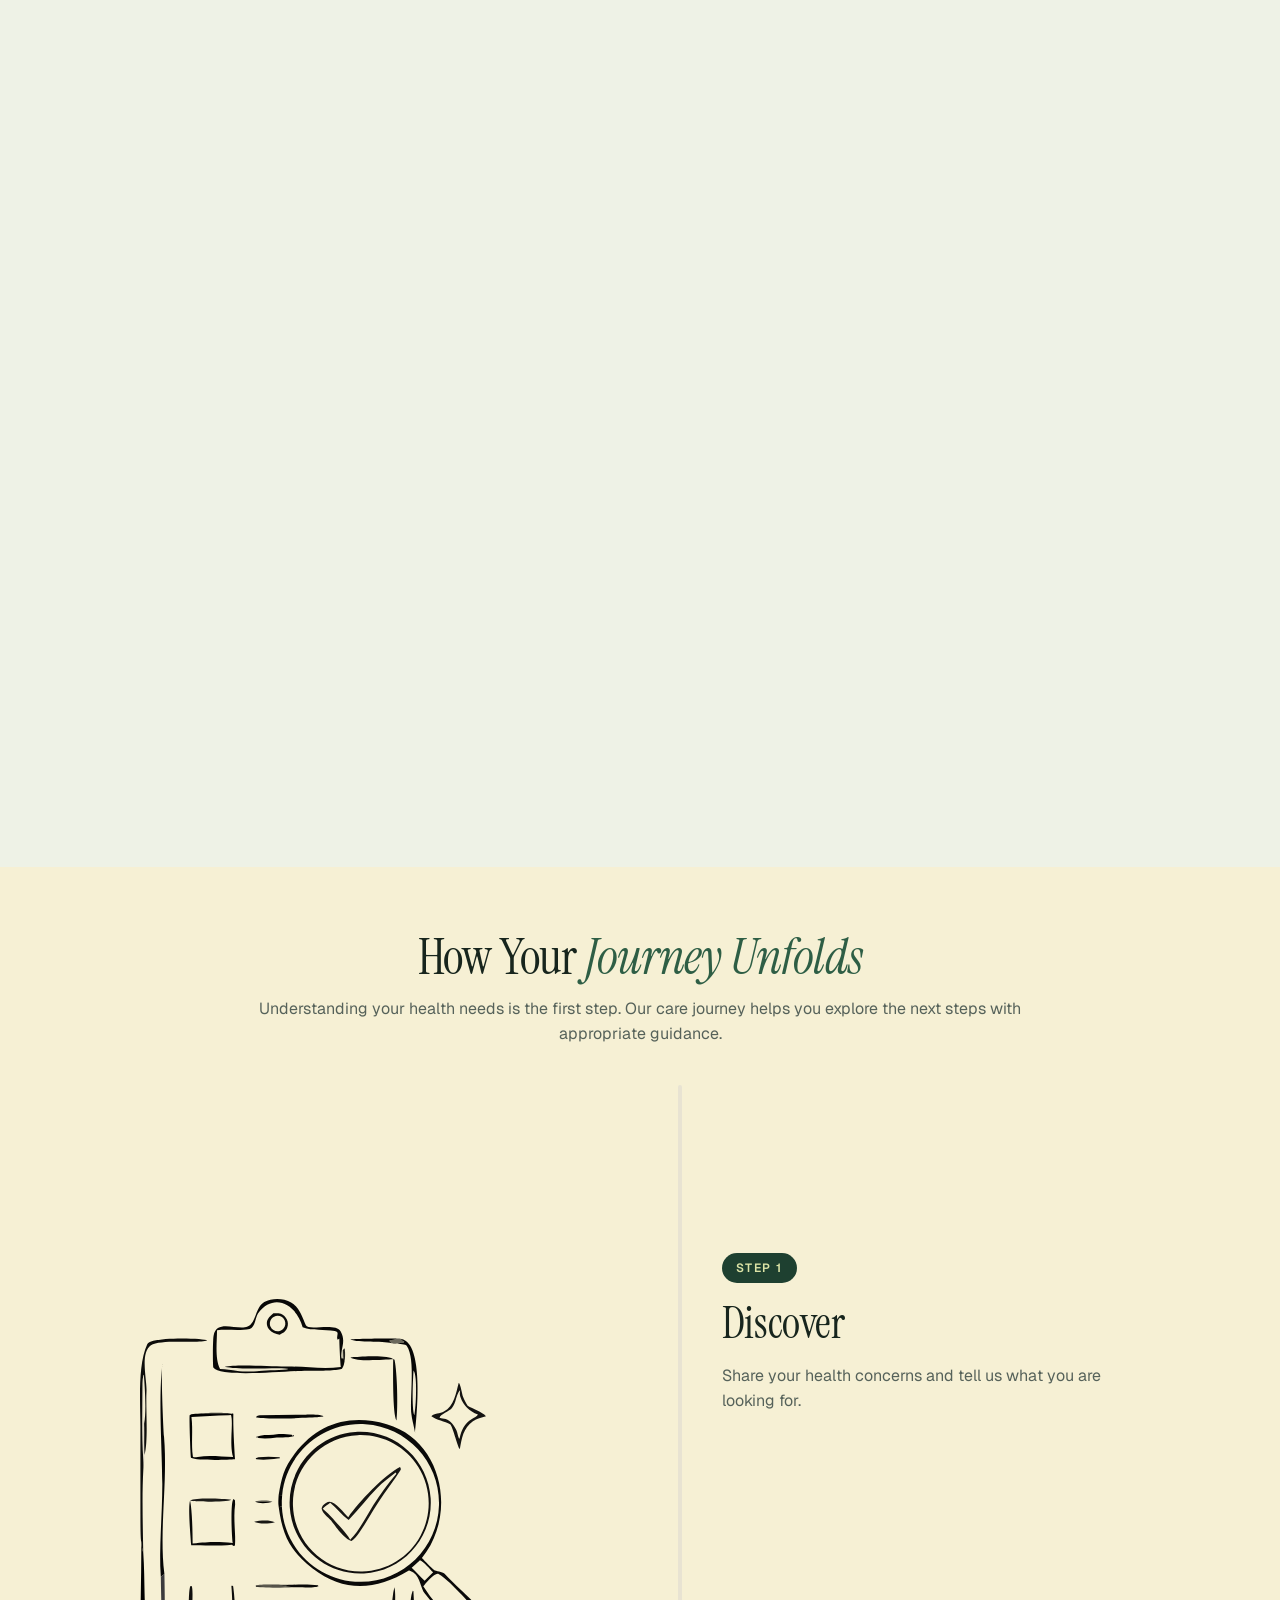
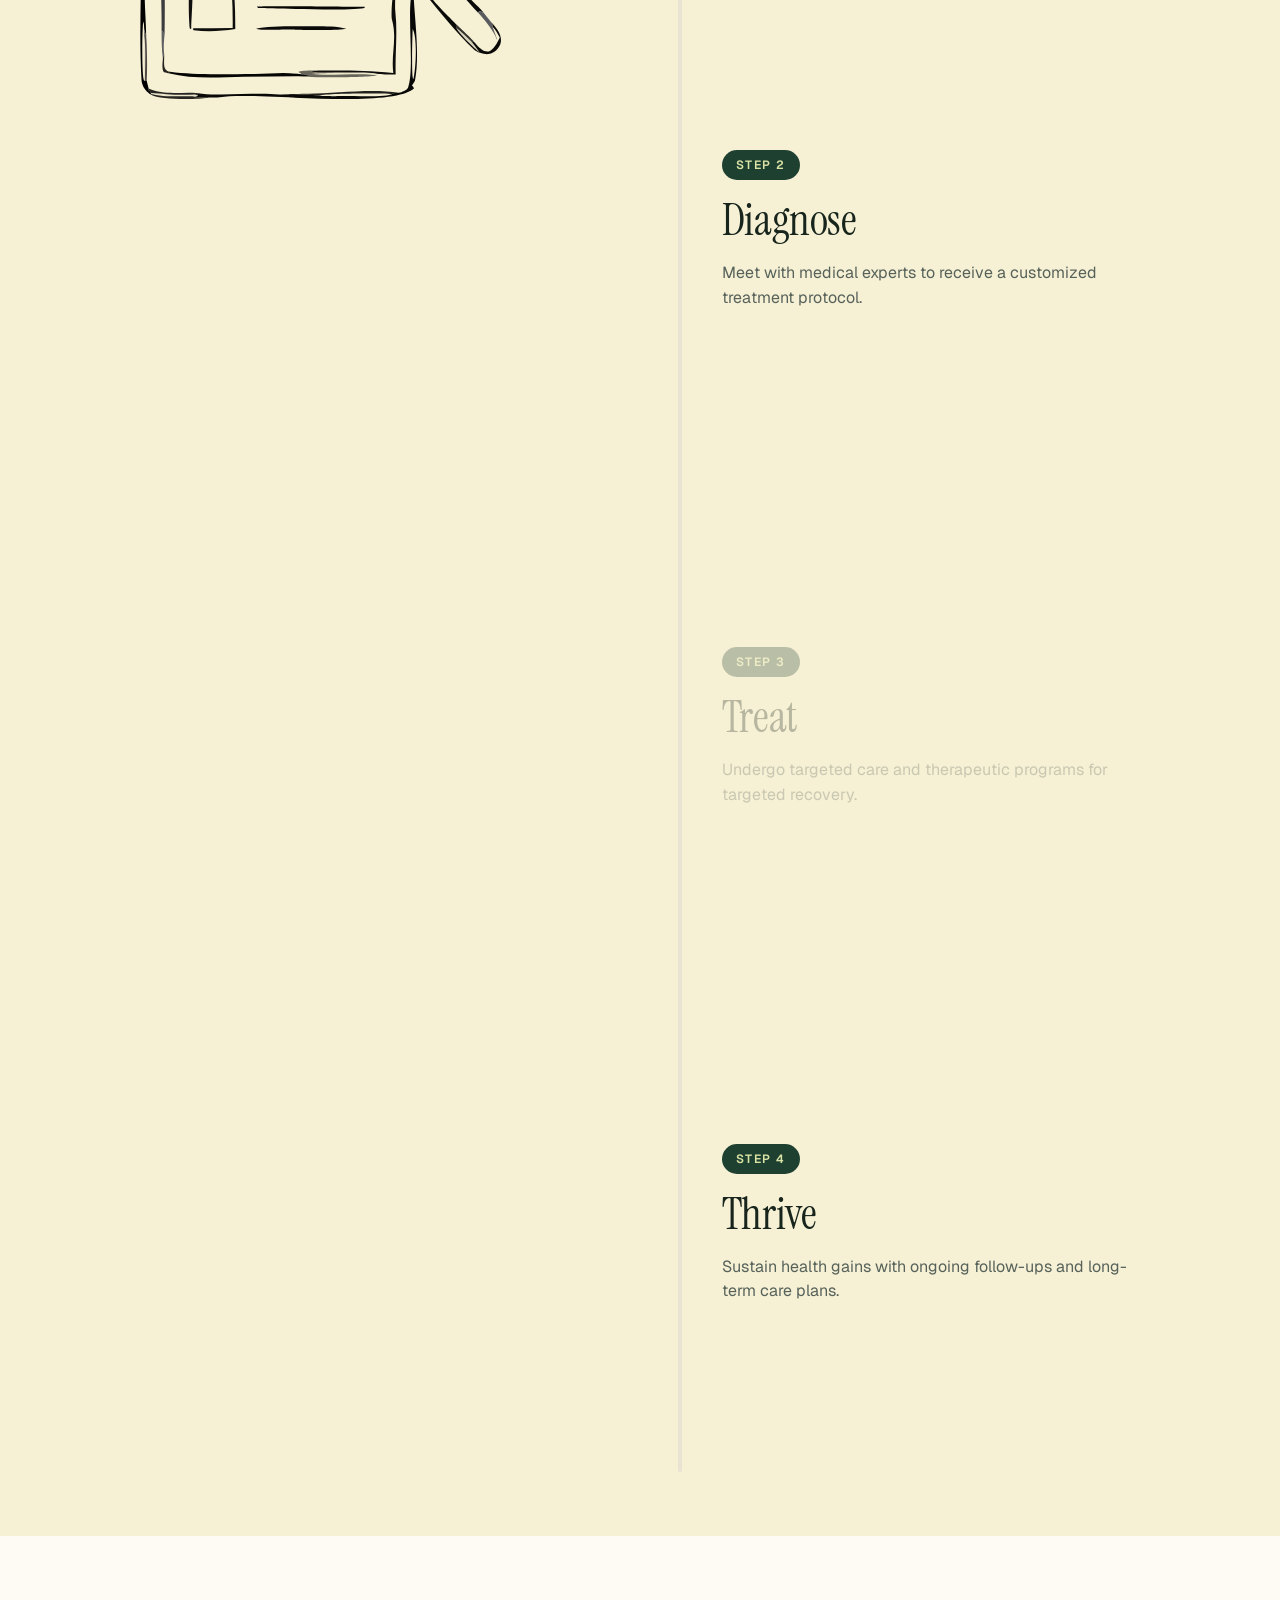
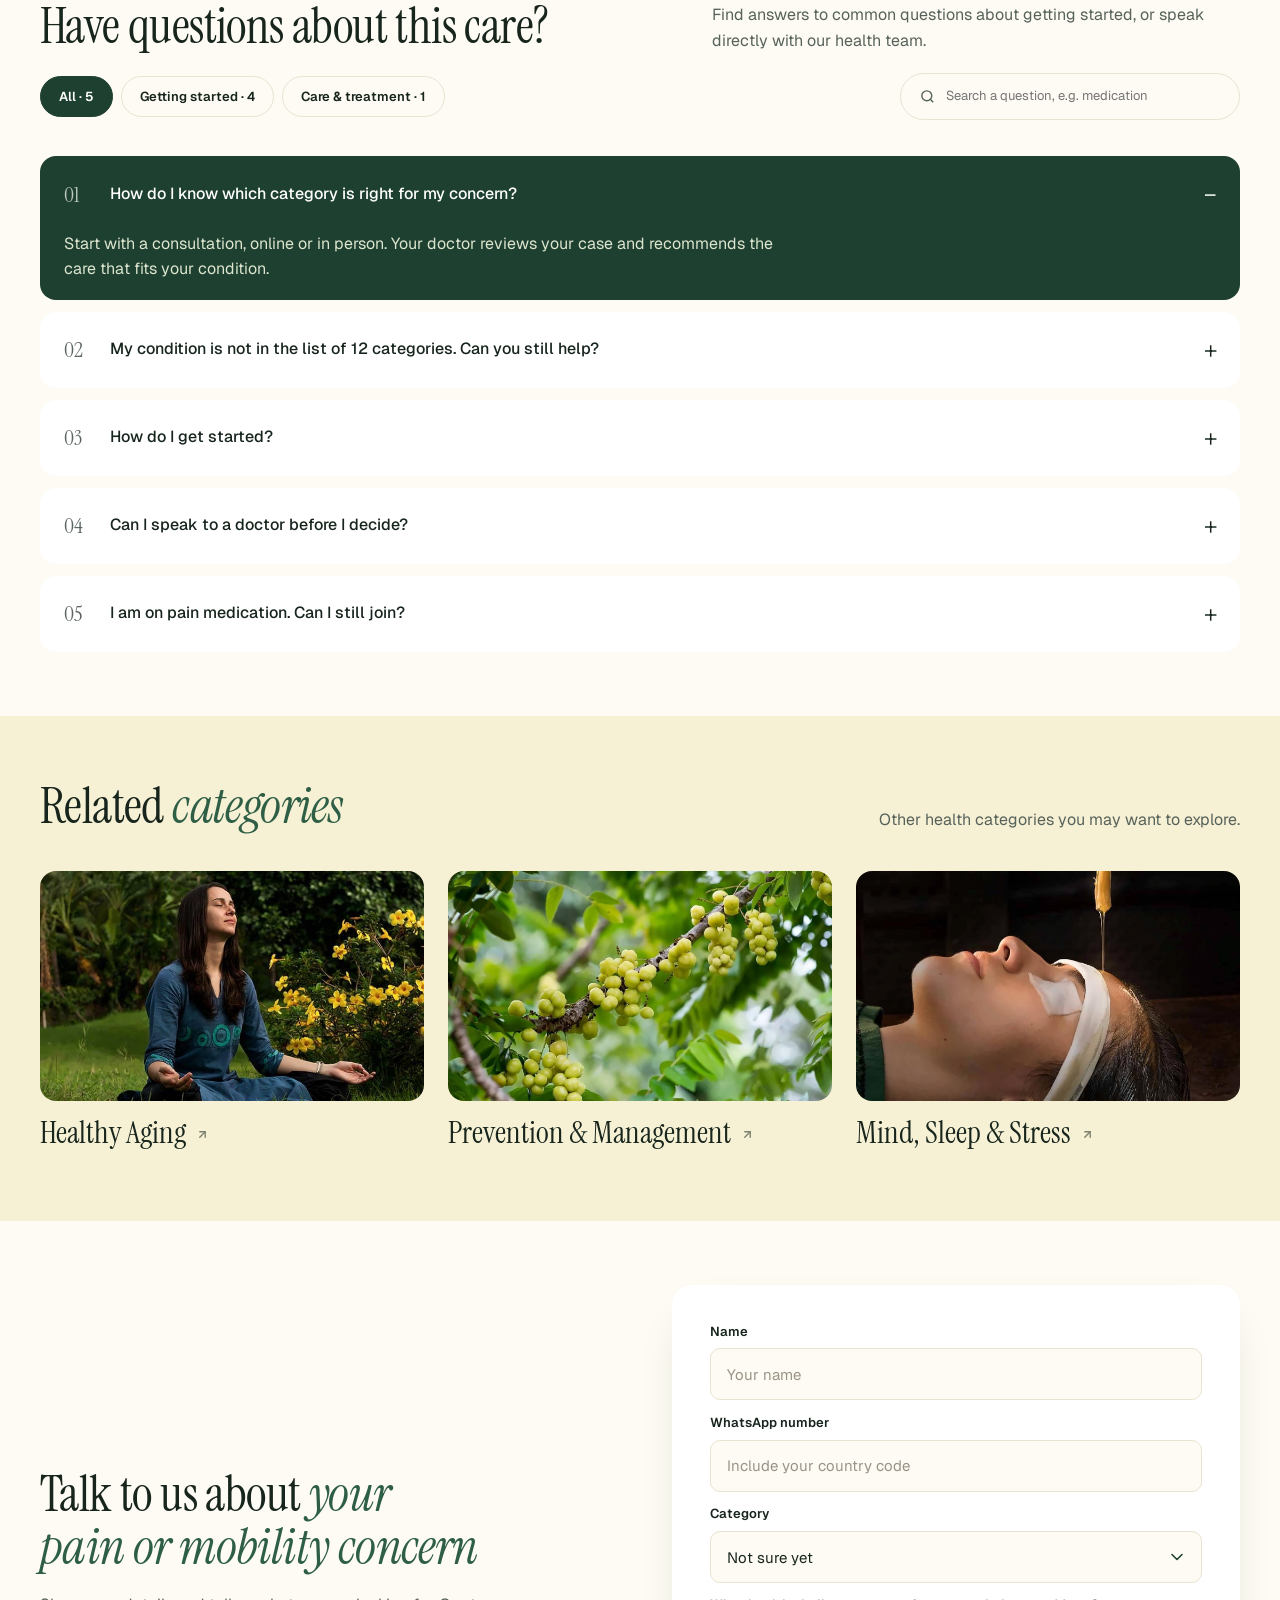
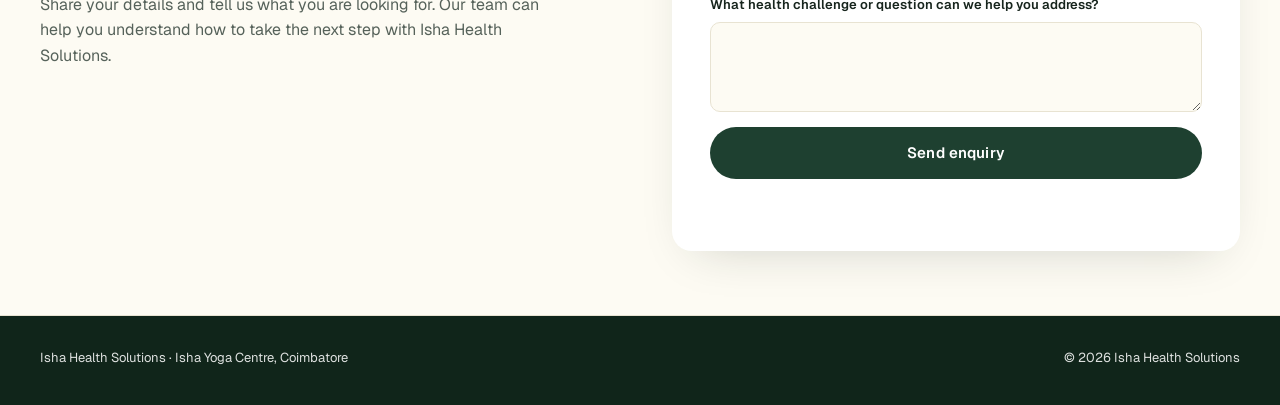
==== commit cfb5367d: "Add files via upload" ====
--- a/pain-mobility.html
+++ b/pain-mobility.html
@@ -820,38 +820,36 @@
 <div class="w"><div class="copy">
 <h1 id="h1">Pain, Mobility &amp; <em>Rehabilitation</em></h1>
 <p class="sub fade" style="--d:2.2s">Doctors look for what is driving your pain, then plan daily therapies, supervised movement and diet around your condition.</p>
+<div class="acts fade" style="--d:2.55s"><a class="btn btn-w" href="#programs">Explore categories <span class="ci">→</span></a></div>
 </div></div>
 </section>
 <div class="mq" aria-label="Highlights"><div id="mqi" data-stats='["30% Improved Mobility","12 Categories of Care","Therapies, Movement &amp; Diet in One Plan","Online &amp; In-person Consultations"]'></div></div>
 <section class="cint" id="intro"><img class="art a1" src="i/art-tree-g.svg" alt=""><img class="art a2" src="i/art-wave.svg" alt=""><div class="in"><h2><span class="l1">Managing pain is not the same as</span> <em class="l2">understanding it.</em></h2><p>Most people are told to rest, take a tablet and wait. Here, a doctor starts with the whole picture: your joints, spine, nerves, movement and daily routine.</p><p>Across twelve categories of care, therapies, supervised movement and diet are planned around your condition, so recovery is something you build, not something you wait for.</p></div></section>
 <section class="sq2"><div class="w sq2-g"><div class="sq2-t"><blockquote>Health is not just being disease-free. Health is when every cell in your body is <em>bouncing with life.</em></blockquote><cite>Sadhguru</cite></div><div class="sq2-m"><video src="v/sadhguru-health.mp4" poster="i/sadhguru-health-poster.jpg" muted autoplay loop playsinline preload="metadata" aria-label="Sadhguru speaking on health"></video></div></div></section>
-<section class="kcs kcs-x" id="programs"><div class="w"><div class="hd"><h2>Types of <em>Pain, Mobility &amp; Rehabilitation</em> care</h2><p>Twelve categories of care, each planned around your condition. Choose one to see how care is planned and how to begin.</p></div><div class="kc-grid"><a class="kc" href="#enquire" data-enq="All kinds of muscle, joint and nerve-related pain"><div class="kc-im"><img src="i/p-all-kinds-of-muscle-joint-and-nerve-related-pain.jpg" alt="" loading="lazy"></div><div class="kc-b"><h3 title="All kinds of muscle, joint and nerve-related pain">All kinds of muscle, joint and nerve-related pain</h3><p>Root-cause care with Ayurvedic therapies and movement.</p><span class="kc-cta">Enquire about this<span class="kc-ar" aria-hidden="true"><svg width="16" height="16" viewBox="0 0 24 24" fill="none" stroke="currentColor" stroke-width="2.5" stroke-linecap="round" stroke-linejoin="round"><path d="M5 12h14"/><path d="m12 5 7 7-7 7"/></svg></span></span></div></a><a class="kc" href="#enquire" data-enq="Migraine &amp; Headaches"><div class="kc-im"><img src="i/p-migraine-and-headaches.jpg" alt="" loading="lazy"></div><div class="kc-b"><h3 title="Migraine &amp; Headaches">Migraine &amp; Headaches</h3><p>Doctors review your triggers and history to find the cause.</p><span class="kc-cta">Enquire about this<span class="kc-ar" aria-hidden="true"><svg width="16" height="16" viewBox="0 0 24 24" fill="none" stroke="currentColor" stroke-width="2.5" stroke-linecap="round" stroke-linejoin="round"><path d="M5 12h14"/><path d="m12 5 7 7-7 7"/></svg></span></span></div></a><a class="kc" href="#enquire" data-enq="Arthritis"><div class="kc-im"><img src="i/p-arthritis.jpg" alt="" loading="lazy"></div><div class="kc-b"><h3 title="Arthritis">Arthritis</h3><p>Care to ease stiffness and support the joint.</p><span class="kc-cta">Enquire about this<span class="kc-ar" aria-hidden="true"><svg width="16" height="16" viewBox="0 0 24 24" fill="none" stroke="currentColor" stroke-width="2.5" stroke-linecap="round" stroke-linejoin="round"><path d="M5 12h14"/><path d="m12 5 7 7-7 7"/></svg></span></span></div></a><a class="kc" href="#enquire" data-enq="Spine-related Issues"><div class="kc-im"><img src="i/p-spine-related-issues.jpg" alt="" loading="lazy"></div><div class="kc-b"><h3 title="Spine-related Issues">Spine-related Issues</h3><p>For back and neck pain, disc problems and sciatica.</p><span class="kc-cta">Enquire about this<span class="kc-ar" aria-hidden="true"><svg width="16" height="16" viewBox="0 0 24 24" fill="none" stroke="currentColor" stroke-width="2.5" stroke-linecap="round" stroke-linejoin="round"><path d="M5 12h14"/><path d="m12 5 7 7-7 7"/></svg></span></span></div></a><a class="kc" href="#enquire" data-enq="Chronic Pain Management"><div class="kc-im"><img src="i/x-shiro.jpg" alt="" loading="lazy"></div><div class="kc-b"><h3 title="Chronic Pain Management">Chronic Pain Management</h3><p>A plan that evolves as you respond.</p><span class="kc-cta">Enquire about this<span class="kc-ar" aria-hidden="true"><svg width="16" height="16" viewBox="0 0 24 24" fill="none" stroke="currentColor" stroke-width="2.5" stroke-linecap="round" stroke-linejoin="round"><path d="M5 12h14"/><path d="m12 5 7 7-7 7"/></svg></span></span></div></a><a class="kc" href="#enquire" data-enq="Sports Injuries"><div class="kc-im"><img src="i/p-sports-injuries.jpg" alt="" loading="lazy"></div><div class="kc-b"><h3 title="Sports Injuries">Sports Injuries</h3><p>For tendon, ligament and muscle injuries.</p><span class="kc-cta">Enquire about this<span class="kc-ar" aria-hidden="true"><svg width="16" height="16" viewBox="0 0 24 24" fill="none" stroke="currentColor" stroke-width="2.5" stroke-linecap="round" stroke-linejoin="round"><path d="M5 12h14"/><path d="m12 5 7 7-7 7"/></svg></span></span></div></a><a class="kc" href="#enquire" data-enq="Mobility &amp; Balance"><div class="kc-im"><img src="i/p-mobility-and-balance.jpg" alt="" loading="lazy"></div><div class="kc-b"><h3 title="Mobility &amp; Balance">Mobility &amp; Balance</h3><p>Builds strength and stability, step by step.</p><span class="kc-cta">Enquire about this<span class="kc-ar" aria-hidden="true"><svg width="16" height="16" viewBox="0 0 24 24" fill="none" stroke="currentColor" stroke-width="2.5" stroke-linecap="round" stroke-linejoin="round"><path d="M5 12h14"/><path d="m12 5 7 7-7 7"/></svg></span></span></div></a><a class="kc" href="#enquire" data-enq="Post-surgical / Injury Rehabilitation"><div class="kc-im"><img src="i/d1.jpg" alt="" loading="lazy"></div><div class="kc-b"><h3 title="Post-surgical / Injury Rehabilitation">Post-surgical / Injury Rehabilitation</h3><p>A recovery plan to rebuild motion and strength.</p><span class="kc-cta">Enquire about this<span class="kc-ar" aria-hidden="true"><svg width="16" height="16" viewBox="0 0 24 24" fill="none" stroke="currentColor" stroke-width="2.5" stroke-linecap="round" stroke-linejoin="round"><path d="M5 12h14"/><path d="m12 5 7 7-7 7"/></svg></span></span></div></a><a class="kc kc-more" href="#enquire" data-enq="Pulmonary Rehabilitation"><div class="kc-im"><img src="i/p-pulmonary-rehabilitation.jpg" alt="" loading="lazy"></div><div class="kc-b"><h3 title="Pulmonary Rehabilitation">Pulmonary Rehabilitation</h3><p>Doctors from different systems, with practices for home.</p><span class="kc-cta">Enquire about this<span class="kc-ar" aria-hidden="true"><svg width="16" height="16" viewBox="0 0 24 24" fill="none" stroke="currentColor" stroke-width="2.5" stroke-linecap="round" stroke-linejoin="round"><path d="M5 12h14"/><path d="m12 5 7 7-7 7"/></svg></span></span></div></a><a class="kc kc-more" href="#enquire" data-enq="Cardiac Rehabilitation"><div class="kc-im"><img src="i/p-cardiac-rehabilitation.jpg" alt="" loading="lazy"></div><div class="kc-b"><h3 title="Cardiac Rehabilitation">Cardiac Rehabilitation</h3><p>Recovery that follows your doctor's plan.</p><span class="kc-cta">Enquire about this<span class="kc-ar" aria-hidden="true"><svg width="16" height="16" viewBox="0 0 24 24" fill="none" stroke="currentColor" stroke-width="2.5" stroke-linecap="round" stroke-linejoin="round"><path d="M5 12h14"/><path d="m12 5 7 7-7 7"/></svg></span></span></div></a><a class="kc kc-more" href="#enquire" data-enq="Stroke Rehabilitation"><div class="kc-im"><img src="i/x-yogaclass.jpg" alt="" loading="lazy"></div><div class="kc-b"><h3 title="Stroke Rehabilitation">Stroke Rehabilitation</h3><p>Support for movement and daily function after a stroke.</p><span class="kc-cta">Enquire about this<span class="kc-ar" aria-hidden="true"><svg width="16" height="16" viewBox="0 0 24 24" fill="none" stroke="currentColor" stroke-width="2.5" stroke-linecap="round" stroke-linejoin="round"><path d="M5 12h14"/><path d="m12 5 7 7-7 7"/></svg></span></span></div></a><a class="kc kc-more" href="#enquire" data-enq="Nutrition"><div class="kc-im"><img src="i/p-nutrition.jpg" alt="" loading="lazy"></div><div class="kc-b"><h3 title="Nutrition">Nutrition</h3><p>Food that supports your treatment and recovery.</p><span class="kc-cta">Enquire about this<span class="kc-ar" aria-hidden="true"><svg width="16" height="16" viewBox="0 0 24 24" fill="none" stroke="currentColor" stroke-width="2.5" stroke-linecap="round" stroke-linejoin="round"><path d="M5 12h14"/><path d="m12 5 7 7-7 7"/></svg></span></span></div></a></div><div class="kc-sent" aria-hidden="true"></div></div></section>
+<section class="kcs kcs-x" id="programs"><div class="w"><div class="hd"><h2>Types of <em>Pain, Mobility &amp; Rehabilitation</em> care</h2><p>Twelve categories of care, each planned around your condition. Choose one to see how care is planned and how to begin.</p></div><div class="kc-grid"><a class="kc" href="#enquire" data-enq="All kinds of muscle, joint and nerve-related pain"><div class="kc-fl"><div class="kc-ft"><div class="kc-im"><img src="i/p-all-kinds-of-muscle-joint-and-nerve-related-pain.jpg" alt="" loading="lazy"></div><div class="kc-b"><h3 title="All kinds of muscle, joint and nerve-related pain">All kinds of muscle, joint and nerve-related pain</h3><p>Doctors assess your muscles, joints and nerves, then plan therapies and movement to ease the pain.</p><span class="kc-cta">Enquire about this<span class="kc-ar" aria-hidden="true"><svg width="16" height="16" viewBox="0 0 24 24" fill="none" stroke="currentColor" stroke-width="2.5" stroke-linecap="round" stroke-linejoin="round"><path d="M5 12h14"/><path d="m12 5 7 7-7 7"/></svg></span></span></div></div><div class="kc-bk" aria-hidden="true"><p>Doctors assess your muscles, joints and nerves, then plan therapies and movement to ease the pain.</p></div></div></a><a class="kc" href="#enquire" data-enq="Migraine &amp; Headaches"><div class="kc-fl"><div class="kc-ft"><div class="kc-im"><img src="i/p-migraine-and-headaches.jpg" alt="" loading="lazy"></div><div class="kc-b"><h3 title="Migraine &amp; Headaches">Migraine &amp; Headaches</h3><p>Your triggers, sleep and diet are reviewed, then therapies are planned to reduce headaches.</p><span class="kc-cta">Enquire about this<span class="kc-ar" aria-hidden="true"><svg width="16" height="16" viewBox="0 0 24 24" fill="none" stroke="currentColor" stroke-width="2.5" stroke-linecap="round" stroke-linejoin="round"><path d="M5 12h14"/><path d="m12 5 7 7-7 7"/></svg></span></span></div></div><div class="kc-bk" aria-hidden="true"><p>Your triggers, sleep and diet are reviewed, then therapies are planned to reduce headaches.</p></div></div></a><a class="kc" href="#enquire" data-enq="Arthritis"><div class="kc-fl"><div class="kc-ft"><div class="kc-im"><img src="i/p-arthritis.jpg" alt="" loading="lazy"></div><div class="kc-b"><h3 title="Arthritis">Arthritis</h3><p>Therapies, diet and gentle movement planned to ease joint pain and stiffness.</p><span class="kc-cta">Enquire about this<span class="kc-ar" aria-hidden="true"><svg width="16" height="16" viewBox="0 0 24 24" fill="none" stroke="currentColor" stroke-width="2.5" stroke-linecap="round" stroke-linejoin="round"><path d="M5 12h14"/><path d="m12 5 7 7-7 7"/></svg></span></span></div></div><div class="kc-bk" aria-hidden="true"><p>Therapies, diet and gentle movement planned to ease joint pain and stiffness.</p></div></div></a><a class="kc" href="#enquire" data-enq="Spine-related Issues"><div class="kc-fl"><div class="kc-ft"><div class="kc-im"><img src="i/p-spine-related-issues.jpg" alt="" loading="lazy"></div><div class="kc-b"><h3 title="Spine-related Issues">Spine-related Issues</h3><p>Care for back and neck pain, disc problems and sciatica, with guided spinal movement.</p><span class="kc-cta">Enquire about this<span class="kc-ar" aria-hidden="true"><svg width="16" height="16" viewBox="0 0 24 24" fill="none" stroke="currentColor" stroke-width="2.5" stroke-linecap="round" stroke-linejoin="round"><path d="M5 12h14"/><path d="m12 5 7 7-7 7"/></svg></span></span></div></div><div class="kc-bk" aria-hidden="true"><p>Care for back and neck pain, disc problems and sciatica, with guided spinal movement.</p></div></div></a><a class="kc" href="#enquire" data-enq="Chronic Pain Management"><div class="kc-fl"><div class="kc-ft"><div class="kc-im"><img src="i/x-shiro.jpg" alt="" loading="lazy"></div><div class="kc-b"><h3 title="Chronic Pain Management">Chronic Pain Management</h3><p>For pain that has lasted for months, with a plan your doctor adjusts as you respond.</p><span class="kc-cta">Enquire about this<span class="kc-ar" aria-hidden="true"><svg width="16" height="16" viewBox="0 0 24 24" fill="none" stroke="currentColor" stroke-width="2.5" stroke-linecap="round" stroke-linejoin="round"><path d="M5 12h14"/><path d="m12 5 7 7-7 7"/></svg></span></span></div></div><div class="kc-bk" aria-hidden="true"><p>For pain that has lasted for months, with a plan your doctor adjusts as you respond.</p></div></div></a><a class="kc" href="#enquire" data-enq="Sports Injuries"><div class="kc-fl"><div class="kc-ft"><div class="kc-im"><img src="i/p-sports-injuries.jpg" alt="" loading="lazy"></div><div class="kc-b"><h3 title="Sports Injuries">Sports Injuries</h3><p>Therapies and guided exercise for tendon, ligament and muscle injuries.</p><span class="kc-cta">Enquire about this<span class="kc-ar" aria-hidden="true"><svg width="16" height="16" viewBox="0 0 24 24" fill="none" stroke="currentColor" stroke-width="2.5" stroke-linecap="round" stroke-linejoin="round"><path d="M5 12h14"/><path d="m12 5 7 7-7 7"/></svg></span></span></div></div><div class="kc-bk" aria-hidden="true"><p>Therapies and guided exercise for tendon, ligament and muscle injuries.</p></div></div></a><a class="kc" href="#enquire" data-enq="Mobility &amp; Balance"><div class="kc-fl"><div class="kc-ft"><div class="kc-im"><img src="i/p-mobility-and-balance.jpg" alt="" loading="lazy"></div><div class="kc-b"><h3 title="Mobility &amp; Balance">Mobility &amp; Balance</h3><p>Exercises and therapies to build strength, balance and confidence when you move.</p><span class="kc-cta">Enquire about this<span class="kc-ar" aria-hidden="true"><svg width="16" height="16" viewBox="0 0 24 24" fill="none" stroke="currentColor" stroke-width="2.5" stroke-linecap="round" stroke-linejoin="round"><path d="M5 12h14"/><path d="m12 5 7 7-7 7"/></svg></span></span></div></div><div class="kc-bk" aria-hidden="true"><p>Exercises and therapies to build strength, balance and confidence when you move.</p></div></div></a><a class="kc" href="#enquire" data-enq="Post-surgical / Injury Rehabilitation"><div class="kc-fl"><div class="kc-ft"><div class="kc-im"><img src="i/d1.jpg" alt="" loading="lazy"></div><div class="kc-b"><h3 title="Post-surgical / Injury Rehabilitation">Post-surgical / Injury Rehabilitation</h3><p>A supervised plan to rebuild motion and strength after surgery or injury.</p><span class="kc-cta">Enquire about this<span class="kc-ar" aria-hidden="true"><svg width="16" height="16" viewBox="0 0 24 24" fill="none" stroke="currentColor" stroke-width="2.5" stroke-linecap="round" stroke-linejoin="round"><path d="M5 12h14"/><path d="m12 5 7 7-7 7"/></svg></span></span></div></div><div class="kc-bk" aria-hidden="true"><p>A supervised plan to rebuild motion and strength after surgery or injury.</p></div></div></a><a class="kc kc-more" href="#enquire" data-enq="Pulmonary Rehabilitation"><div class="kc-fl"><div class="kc-ft"><div class="kc-im"><img src="i/p-pulmonary-rehabilitation.jpg" alt="" loading="lazy"></div><div class="kc-b"><h3 title="Pulmonary Rehabilitation">Pulmonary Rehabilitation</h3><p>Breathing practices, movement and diet to support your lungs and stamina.</p><span class="kc-cta">Enquire about this<span class="kc-ar" aria-hidden="true"><svg width="16" height="16" viewBox="0 0 24 24" fill="none" stroke="currentColor" stroke-width="2.5" stroke-linecap="round" stroke-linejoin="round"><path d="M5 12h14"/><path d="m12 5 7 7-7 7"/></svg></span></span></div></div><div class="kc-bk" aria-hidden="true"><p>Breathing practices, movement and diet to support your lungs and stamina.</p></div></div></a><a class="kc kc-more" href="#enquire" data-enq="Cardiac Rehabilitation"><div class="kc-fl"><div class="kc-ft"><div class="kc-im"><img src="i/p-cardiac-rehabilitation.jpg" alt="" loading="lazy"></div><div class="kc-b"><h3 title="Cardiac Rehabilitation">Cardiac Rehabilitation</h3><p>Supervised activity, diet and yoga that follow your cardiologist's plan.</p><span class="kc-cta">Enquire about this<span class="kc-ar" aria-hidden="true"><svg width="16" height="16" viewBox="0 0 24 24" fill="none" stroke="currentColor" stroke-width="2.5" stroke-linecap="round" stroke-linejoin="round"><path d="M5 12h14"/><path d="m12 5 7 7-7 7"/></svg></span></span></div></div><div class="kc-bk" aria-hidden="true"><p>Supervised activity, diet and yoga that follow your cardiologist's plan.</p></div></div></a><a class="kc kc-more" href="#enquire" data-enq="Stroke Rehabilitation"><div class="kc-fl"><div class="kc-ft"><div class="kc-im"><img src="i/x-yogaclass.jpg" alt="" loading="lazy"></div><div class="kc-b"><h3 title="Stroke Rehabilitation">Stroke Rehabilitation</h3><p>Therapies and practice to regain movement and daily function after a stroke.</p><span class="kc-cta">Enquire about this<span class="kc-ar" aria-hidden="true"><svg width="16" height="16" viewBox="0 0 24 24" fill="none" stroke="currentColor" stroke-width="2.5" stroke-linecap="round" stroke-linejoin="round"><path d="M5 12h14"/><path d="m12 5 7 7-7 7"/></svg></span></span></div></div><div class="kc-bk" aria-hidden="true"><p>Therapies and practice to regain movement and daily function after a stroke.</p></div></div></a><a class="kc kc-more" href="#enquire" data-enq="Nutrition"><div class="kc-fl"><div class="kc-ft"><div class="kc-im"><img src="i/p-nutrition.jpg" alt="" loading="lazy"></div><div class="kc-b"><h3 title="Nutrition">Nutrition</h3><p>Food planned by your doctor to support your treatment and recovery.</p><span class="kc-cta">Enquire about this<span class="kc-ar" aria-hidden="true"><svg width="16" height="16" viewBox="0 0 24 24" fill="none" stroke="currentColor" stroke-width="2.5" stroke-linecap="round" stroke-linejoin="round"><path d="M5 12h14"/><path d="m12 5 7 7-7 7"/></svg></span></span></div></div><div class="kc-bk" aria-hidden="true"><p>Food planned by your doctor to support your treatment and recovery.</p></div></div></a></div><div class="kc-sent" aria-hidden="true"></div></div></section>
 
 
-<section class="md2" id="formats"><div class="w"><div class="hd md2-hd"><h2>Explore how we can <em>support your health</em></h2><p>Discover the care options available to address health concerns and support your wellbeing. Choose a mode to see how it works.</p></div><div class="md2-tabs" role="tablist" aria-label="Program mode"><button type="button" role="tab" class="md2-t" id="md2-t0" aria-controls="md2-p0" aria-selected="true" tabindex="0"><span class="md2-ic"><svg viewBox="0 0 24 24" fill="none" stroke="currentColor" stroke-width="1.7" stroke-linecap="round" stroke-linejoin="round" aria-hidden="true"><path d="M11 2v2"/><path d="M5 2v2"/><path d="M5 3H4a2 2 0 0 0-2 2v4a6 6 0 0 0 12 0V5a2 2 0 0 0-2-2h-1"/><path d="M8 15a6 6 0 0 0 12 0v-3"/><circle cx="20" cy="10" r="2"/></svg></span><span><b>Discovery call</b><small>30–40 mins</small></span></button><button type="button" role="tab" class="md2-t" id="md2-t1" aria-controls="md2-p1" aria-selected="false" tabindex="-1"><span class="md2-ic"><svg viewBox="0 0 24 24" fill="none" stroke="currentColor" stroke-width="1.7" stroke-linecap="round" stroke-linejoin="round" aria-hidden="true"><path d="M19 14c1.49-1.46 3-3.21 3-5.5A5.5 5.5 0 0 0 16.5 3c-1.76 0-3 .5-4.5 2-1.5-1.5-2.74-2-4.5-2A5.5 5.5 0 0 0 2 8.5c0 2.3 1.5 4.05 3 5.5l7 7Z"/><path d="M12 8v6"/><path d="M9 11h6"/></svg></span><span><b>Residential recovery</b><small>3–5 days</small></span></button><button type="button" role="tab" class="md2-t" id="md2-t2" aria-controls="md2-p2" aria-selected="false" tabindex="-1"><span class="md2-ic"><svg viewBox="0 0 24 24" fill="none" stroke="currentColor" stroke-width="1.7" stroke-linecap="round" stroke-linejoin="round" aria-hidden="true"><path d="M12 22c-4 0-7-3-8-7 3 0 5 1 6 3-1-3 0-7 2-10 2 3 3 7 2 10 1-2 3-3 6-3-1 4-4 7-8 7Z"/><path d="M4 15c-1-3 0-6 2-8 1 2 2 4 2 6"/><path d="M20 15c1-3 0-6-2-8-1 2-2 4-2 6"/></svg></span><span><b>Residential rejuvenation</b><small>10 / 21 days</small></span></button></div><div class="md3" role="tabpanel" id="md2-p0" aria-labelledby="md2-t0">
-<div class="md3-im"><img src="i/d1.jpg" alt="" loading="lazy"><div class="md3-cap"><span class="md3-dur">30–40 mins</span><span class="md3-sub">Online or in person</span></div></div>
+<section class="md2" id="formats"><div class="w"><div class="hd md2-hd"><h2>Explore how we can <em>support your health</em></h2><p>Discover the care options available to address health concerns and support your wellbeing. Choose a mode to see how it works.</p></div><div class="md2-track"><div class="md2-pin"><div class="md2-tabs" role="tablist" aria-label="Program mode"><button type="button" role="tab" class="md2-t" id="md2-t0" aria-controls="md2-p0" aria-selected="true" tabindex="0"><span class="md2-ic"><img src="i/who1.svg" alt="" width="30" height="27"></span><span><b>30–40 mins</b><small>Discovery call</small></span></button><button type="button" role="tab" class="md2-t" id="md2-t1" aria-controls="md2-p1" aria-selected="false" tabindex="-1"><span class="md2-ic"><img src="i/who2.svg" alt="" width="30" height="27"></span><span><b>3–5 days</b><small>Recovery program</small></span></button><button type="button" role="tab" class="md2-t" id="md2-t2" aria-controls="md2-p2" aria-selected="false" tabindex="-1"><span class="md2-ic"><img src="i/who4.svg" alt="" width="30" height="27"></span><span><b>10/21 days</b><small>Rejuvenation</small></span></button></div><div class="md2-stack"><div class="md3" role="tabpanel" id="md2-p0" aria-labelledby="md2-t0">
+<div class="md3-im"><img src="i/d1.jpg" alt="" loading="lazy"><div class="md3-cap"><span class="md3-dur">30–40 mins</span><span class="md3-sub">Discovery call</span></div></div>
 <div class="md3-info">
-
-<div class="md3-b"><h4>Who it is for</h4><ul><li>People with a health concern or diagnosis</li><li>Those seeking medical guidance</li><li>Those needing an immediate or regular consultation</li></ul></div>
-<div class="md3-b"><h4>What is included</h4><ul><li>Doctor consultation</li><li>Prescription with medicines</li><li>Recommendations for food and lifestyle</li><li>Yoga, yogic processes and therapies</li></ul></div>
 <div class="md3-b md3-how"><span class="md2-eb">How it works</span><ol class="md2-steps"><li><span class="md2-n">01</span><div><b>Login or register</b><p>Create your profile on My Medic so your doctor can see your details.</p></div></li><li><span class="md2-n">02</span><div><b>Select your symptom</b><p>Choose the concern closest to what you feel, and add anything the doctor should know.</p></div></li><li><span class="md2-n">03</span><div><b>Check location and dates</b><p>Pick in-person or online, and choose a slot that works for you.</p></div></li><li><span class="md2-n">04</span><div><b>Book your discovery call</b><p>Confirm your slot. Your doctor reviews your case before you meet.</p></div></li></ol></div>
+<div class="md3-b md3-inc"><h4>What is included</h4><ul><li>Doctor consultation</li><li>Prescription with medicines</li><li>Recommendations for food and lifestyle</li><li>Yoga, yogic processes and therapies</li></ul></div>
+<div class="md3-b md3-who"><h4>Who it is for</h4><ul><li>People with a health concern or diagnosis</li><li>Those seeking medical guidance</li><li>Those needing an immediate or regular consultation</li></ul></div>
 </div></div>
-<div class="md3" role="tabpanel" id="md2-p1" aria-labelledby="md2-t1" hidden>
-<div class="md3-im"><img src="i/e-therapy.jpg" alt="" loading="lazy"><div class="md3-cap"><span class="md3-dur">3–5 days</span><span class="md3-sub">Doctor-planned stay</span></div></div>
+<div class="md3" role="tabpanel" id="md2-p1" aria-labelledby="md2-t1">
+<div class="md3-im"><img src="i/e-therapy.jpg" alt="" loading="lazy"><div class="md3-cap"><span class="md3-dur">3–5 days</span><span class="md3-sub">Recovery program</span></div></div>
 <div class="md3-info">
-
-<div class="md3-b"><h4>Who it is for</h4><ul><li>People with a specific health condition</li><li>Those requiring structured treatment or rehabilitation</li><li>Those seeking long-term health improvement</li></ul></div>
-<div class="md3-b"><h4>What is included</h4><ul><li>Therapies planned and supervised by your doctor</li><li>Physiotherapy and movement work</li><li>Yoga Chikitsa adapted to you</li><li>Meals planned for your condition</li><li>Aftercare plan for home</li></ul></div>
 <div class="md3-b md3-how"><span class="md2-eb">How it works</span><ol class="md2-steps"><li><span class="md2-n">01</span><div><b>Select your program</b><p>Choose the program that matches your condition, or let a doctor guide you.</p></div></li><li><span class="md2-n">02</span><div><b>Send an enquiry</b><p>Share your concern and reports through the enquiry form.</p></div></li><li><span class="md2-n">03</span><div><b>Pilot call with a doctor</b><p>A doctor reviews your case and confirms whether the program suits you.</p></div></li><li><span class="md2-n">04</span><div><b>Program confirmation</b><p>Dates, stay and your plan are confirmed with you.</p></div></li><li><span class="md2-n">05</span><div><b>Register and arrive</b><p>Complete your registration. Your care begins on arrival.</p></div></li></ol></div>
+<div class="md3-b md3-inc"><h4>What is included</h4><ul><li>Therapies planned and supervised by your doctor</li><li>Physiotherapy and movement work</li><li>Yoga Chikitsa adapted to you</li><li>Meals planned for your condition</li><li>Aftercare plan for home</li></ul></div>
+<div class="md3-b md3-who"><h4>Who it is for</h4><ul><li>People with a specific health condition</li><li>Those requiring structured treatment or rehabilitation</li><li>Those seeking long-term health improvement</li></ul></div>
 </div></div>
-<div class="md3" role="tabpanel" id="md2-p2" aria-labelledby="md2-t2" hidden>
-<div class="md3-im"><img src="i/e-campus.jpg" alt="" loading="lazy"><div class="md3-cap"><span class="md3-dur">10 / 21 days</span><span class="md3-sub">Longer reset stay</span></div></div>
+<div class="md3" role="tabpanel" id="md2-p2" aria-labelledby="md2-t2">
+<div class="md3-im"><img src="i/e-campus.jpg" alt="" loading="lazy"><div class="md3-cap"><span class="md3-dur">10/21 days</span><span class="md3-sub">Rejuvenation</span></div></div>
 <div class="md3-info">
-
-<div class="md3-b"><h4>Who it is for</h4><ul><li>Those looking to prevent illness</li><li>Those seeking better vitality, immunity and energy</li><li>Those wanting to manage stress, sleep and lifestyle</li></ul></div>
-<div class="md3-b"><h4>What is included</h4><ul><li>Classical Ayurvedic therapies</li><li>Daily yoga practice</li><li>Sattvic food planned for you</li><li>Guided rest and quiet time</li><li>Home practice to continue</li></ul></div>
 <div class="md3-b md3-how"><span class="md2-eb">How it works</span><ol class="md2-steps"><li><span class="md2-n">01</span><div><b>Pilot call with a doctor</b><p>Tell us where you are and what you hope to change. A doctor advises the right stay.</p></div></li><li><span class="md2-n">02</span><div><b>Program and therapy confirmation</b><p>Your dates, therapies and daily rhythm are confirmed with you.</p></div></li><li><span class="md2-n">03</span><div><b>Register and arrive</b><p>Complete your registration. Your stay begins on arrival.</p></div></li></ol></div>
-</div></div></div></section>
+<div class="md3-b md3-inc"><h4>What is included</h4><ul><li>Classical Ayurvedic therapies</li><li>Daily yoga practice</li><li>Sattvic food planned for you</li><li>Guided rest and quiet time</li><li>Home practice to continue</li></ul></div>
+<div class="md3-b md3-who"><h4>Who it is for</h4><ul><li>Those looking to prevent illness</li><li>Those seeking better vitality, immunity and energy</li><li>Those wanting to manage stress, sleep and lifestyle</li></ul></div>
+</div></div></div></div></div></div></section>
 <div class="ss" id="ss" hidden><div class="ss-bd" data-x></div><aside class="ss-p" role="dialog" aria-modal="true" aria-labelledby="ssT" tabindex="-1"><button type="button" class="ss-x" data-x aria-label="Close"><svg viewBox="0 0 24 24" width="24" height="24" fill="none" stroke="currentColor" stroke-width="1.75" stroke-linecap="round" stroke-linejoin="round" aria-hidden="true"><path d="M18 6 6 18"/><path d="m6 6 12 12"/></svg></button><div id="ssC"></div></aside></div>
 <section class="cj" id="journey"><div class="w"><div class="hd"><h2>How Your <em>Journey Unfolds</em></h2><p>Understanding your health needs is the first step. Our care journey helps you explore the next steps with appropriate guidance.</p></div>
 <div class="cj-g"><div class="cj-stk"><div class="cj-il" aria-hidden="true"><img src="i/jill.svg" alt="" class="on"><img src="i/st2.png" alt=""><img src="i/st3.png" alt=""><img src="i/st4.png" alt=""></div></div><div class="cj-wrap"><i class="cj-line" aria-hidden="true"><b></b></i><ol class="cj-list"><li class="cj-i on"><span class="jpill">Step 1</span><h3>Discover</h3><p>Share your health concerns and tell us what you are looking for.</p></li><li class="cj-i"><span class="jpill">Step 2</span><h3>Diagnose</h3><p>Meet with medical experts to receive a customized treatment protocol.</p></li><li class="cj-i"><span class="jpill">Step 3</span><h3>Treat</h3><p>Undergo targeted care and therapeutic programs for targeted recovery.</p></li><li class="cj-i"><span class="jpill">Step 4</span><h3>Thrive</h3><p>Sustain health gains with ongoing follow-ups and long-term care plans.</p></li></ol></div></div></div></section>
@@ -861,7 +859,15 @@
 <form id="ef" data-enquiry data-endpoint="" novalidate><label>Name<input type="text" id="en" placeholder="Your name" required></label><label>WhatsApp number<input type="tel" id="ew" placeholder="Include your country code" required></label><label>Category<select id="ep"><option>Not sure yet</option><option>All kinds of muscle, joint and nerve-related pain</option><option>Migraine &amp; Headaches</option><option>Arthritis</option><option>Spine-related Issues</option><option>Chronic Pain Management</option><option>Sports Injuries</option><option>Mobility &amp; Balance</option><option>Post-surgical / Injury Rehabilitation</option><option>Pulmonary Rehabilitation</option><option>Cardiac Rehabilitation</option><option>Stroke Rehabilitation</option><option>Nutrition</option></select></label><label>What health challenge or question can we help you address?<textarea id="eq" rows="3"></textarea></label><button class="btn btn-p s" type="submit">Send enquiry</button><div class="ok" id="eok" role="status"></div></form></div></section>
 
 </main><script>(function(){
-var L=document.querySelector('.md2-tabs');if(L){var T=[].slice.call(L.children);function go(k,f){T.forEach(function(t,i){var on=i===k;t.setAttribute('aria-selected',on);t.tabIndex=on?0:-1;document.getElementById('md2-p'+i).hidden=!on});if(f)T[k].focus()}L.addEventListener('click',function(e){var b=e.target.closest('.md2-t');if(b)go(T.indexOf(b))});L.addEventListener('keydown',function(e){var k=T.indexOf(document.activeElement);if(k<0)return;if(e.key==='ArrowRight'){e.preventDefault();go((k+1)%T.length,1)}if(e.key==='ArrowLeft'){e.preventDefault();go((k+T.length-1)%T.length,1)}})}
+var L=document.querySelector('.md2-tabs');if(L){var T=[].slice.call(L.children),TR=document.querySelector('.md2-track'),CD=[].slice.call(document.querySelectorAll('.md3')),n=CD.length,cur=-1,rm=matchMedia('(prefers-reduced-motion:reduce)').matches;
+function wide(){return innerWidth>860}
+function setOn(k){if(k===cur)return;cur=k;T.forEach(function(t,i){var on=i===k;t.setAttribute('aria-selected',on);t.tabIndex=on?0:-1});CD.forEach(function(c,i){c.classList.toggle('on',i===k);c.classList.toggle('past',i<k);c.setAttribute('aria-hidden',wide()&&i!==k?'true':'false')})}
+function span(){var hh=parseFloat(getComputedStyle(document.documentElement).getPropertyValue('--hh'))||72;return Math.max(1,TR.offsetHeight-(innerHeight-hh))}
+function go(k,f){var y;if(wide()){y=TR.getBoundingClientRect().top+scrollY-(parseFloat(getComputedStyle(document.documentElement).getPropertyValue('--hh'))||72)+(k+.5)/n*span()}else{y=CD[k].getBoundingClientRect().top+scrollY-(L.offsetHeight+90)}scrollTo({top:Math.max(0,y),behavior:rm?'auto':'smooth'});setOn(k);if(f)T[k].focus()}
+L.addEventListener('click',function(e){var b=e.target.closest('.md2-t');if(b)go(T.indexOf(b))});
+L.addEventListener('keydown',function(e){var k=T.indexOf(document.activeElement);if(k<0)return;if(e.key==='ArrowRight'){e.preventDefault();go((k+1)%n,1)}if(e.key==='ArrowLeft'){e.preventDefault();go((k+n-1)%n,1)}});
+var tk=0;function upd(){tk=0;var hh=parseFloat(getComputedStyle(document.documentElement).getPropertyValue('--hh'))||72;if(wide()){var p=Math.max(0,Math.min(.9999,(hh-TR.getBoundingClientRect().top)/span()));setOn(Math.floor(p*n))}else{var a=0;CD.forEach(function(c,i){if(c.getBoundingClientRect().top<innerHeight*.5)a=i});setOn(a)}}
+addEventListener('scroll',function(){if(!tk){tk=1;requestAnimationFrame(upd)}},{passive:true});addEventListener('resize',function(){cur=-1;upd()});upd()}
 var K=document.querySelector('.kcs-x');if(K){var b=K.querySelector('.kc-all button');var ws=K.querySelector('.kc-all');function rv(){if(K.classList.contains('open')||!ws)return;if(ws.getBoundingClientRect().top<innerHeight*.72){K.classList.add('open');removeEventListener('scroll',rv)}}addEventListener('scroll',rv,{passive:true});if(b)b.addEventListener('click',function(){var o=K.classList.toggle('open');b.setAttribute('aria-expanded',o);b.querySelector('span:first-child').textContent=o?'Show fewer':'Show all 12 categories'})}
 if('IntersectionObserver' in window){document.querySelectorAll('.vs4').forEach(function(S){var items=[].slice.call(S.querySelectorAll('.vs4-i')),bar=S.querySelector('.vs4-prog i');
  var io=new IntersectionObserver(function(en){en.forEach(function(x){if(x.isIntersecting){items.forEach(function(i){i.classList.remove('on')});x.target.classList.add('on');var k=items.indexOf(x.target);if(bar)bar.style.width=((k+1)/items.length*100)+'%';var il=S.querySelectorAll('.vs4-il img');il.forEach(function(m,j){m.classList.toggle('on',j===k)})}})},{rootMargin:'-40% 0px -45% 0px',threshold:0});
--- a/c/components.css
+++ b/c/components.css
@@ -1121,7 +1121,6 @@
 :root{--r:16px;--r-l:16px;--r-m:14px;--r-s:10px;--r-card:16px}
 .cfaq .fqw{border-radius:var(--frame-r)}
 :root:has(#journey.cj){--sec-y:clamp(44px,8vh,112px)}
-:root:has(#journey.cj) .cint{padding-block:clamp(48px,9vh,120px)!important}
 .md3-im{border-radius:var(--r-card)}.md3-b{border-radius:var(--r-card)}
 #programs.kcs-x .kc .kc-im,#programs.kcs-x .kc .kc-b p{border-radius:var(--r-card)!important}
 .rim,.rhv{border-radius:var(--r-card)}
@@ -1134,3 +1133,597 @@
 #programs.kcs-x .kc-grid{gap:clamp(20px,3vh,32px) clamp(20px,2vw,32px)!important}
 /* cards 20% taller */
 #programs.kcs-x .kc .kc-im,html body #programs.kcs-x .kc .kc-b p,.rim,.rhv{aspect-ratio:5/3!important}
+
+/* ===== v111 ===== */
+/* mode tabs: option2 line icons on a deep circle */
+.md2-ic{width:48px!important;height:48px!important;background:var(--brand-800)!important}
+.md2-ic img{width:28px;height:auto;display:block}
+.md2-t[aria-selected=true] .md2-ic{background:rgba(255,255,255,.16)!important}
+.md2-t{padding:8px 22px 8px 8px!important}
+.md2-t b{font-size:15px}
+/* Not sure: rounded tiles with an inset, like the reference */
+#notsure .ns .cols{padding:clamp(12px,1.6vw,24px) clamp(12px,1.6vw,24px) clamp(12px,1.6vw,24px) 0!important;gap:14px!important}
+#notsure .ns .col{gap:14px!important}
+#notsure .ns .col img{border-radius:16px!important}
+@media(max-width:860px){#notsure .ns .cols{padding:0 16px 16px!important}}
+/* frames: one 1200px grid, centred inside every frame; media scaled to fit the viewport */
+#systems>.w,#doctors>.w,#form>.w,.jlp .jr>.w,.vs4-dark>.w{width:min(1200px,100% - clamp(32px,6vw,96px))!important;max-width:none!important;padding-left:0!important;padding-right:0!important;margin-inline:auto!important}
+#systems{padding:clamp(48px,8vh,96px) 0!important}
+#systems .w{grid-template-columns:repeat(12,minmax(0,1fr))!important;column-gap:24px!important;row-gap:32px}
+#systems .p4h{grid-column:1/span 5}
+#systems .p4g{grid-column:6/span 7}
+#systems .p4g .fc{aspect-ratio:4/3!important}
+#systems .p4h h2{font-size:clamp(36px,3.6vw,54px)}
+@media(max-width:1000px){#systems .p4h,#systems .p4g{grid-column:1/-1}}
+@media(max-width:560px){#systems .p4g .fc{aspect-ratio:16/11!important}}
+#form .fm{grid-template-columns:repeat(12,minmax(0,1fr))!important;column-gap:24px!important;align-items:center}
+#form .fm>.l{grid-column:1/span 5}
+#form .fm>form,#form .fm>*:not(.l){grid-column:7/span 6}
+@media(max-width:860px){#form .fm>.l,#form .fm>form,#form .fm>*:not(.l){grid-column:1/-1}}
+#form,#doctors{padding-block:clamp(48px,8vh,96px)!important}
+/* nav links in caps */
+.nav a.l{text-transform:uppercase;letter-spacing:.08em;font-size:13px!important;font-weight:600}
+@media(max-width:480px){.nav a.l{font-size:11px!important;letter-spacing:.05em}}
+
+/* tour: panels scale to the viewport, fade out before they swell, never overlap the caption */
+.tour .stage{--pw:clamp(220px,min(30vw,48vh),440px)}
+.tour .world{top:38%}
+.tour .pn{width:var(--pw)!important;margin-left:calc(var(--pw)/-2)!important;margin-top:calc(var(--pw)*-.375)!important}
+.tour .pn img{width:100%;height:auto;aspect-ratio:4/3}
+.tour .hud{background:linear-gradient(0deg,rgba(16,37,26,.92) 0,rgba(16,37,26,.75) 55%,transparent);padding-top:48px}
+.tour .now b{font-size:clamp(26px,3.2vw,40px)}
+@media(max-width:640px){.tour .stage{--pw:clamp(180px,58vw,260px)}.tour .now span{font-size:14px}}
+@media(max-width:480px){.nav{gap:10px!important}.nav a.l{font-size:10px!important;letter-spacing:.03em!important;padding-inline:0!important}}
+
+/* ===== v114 · TYPE + RHYTHM SYSTEM (single source of truth; applies to every page and every new page) =====
+   h2 = --t-h2 · lead/body under a title = --t-lead · section padding = --t-pad · header→content gap = --t-gap
+   Sizes follow viewport width AND height so one section always fits one screen. */
+:root{
+ --t-h2:clamp(30px,min(3.9vw,6.3vh),54px);
+ --t-lead:clamp(15px,min(1.25vw,2.1vh),18px);
+ --t-pad:clamp(28px,6vh,80px);
+ --t-gap:clamp(16px,3vh,32px);
+ --sec-y:var(--t-pad);
+ --scr:calc(100svh - var(--hh,72px));
+}
+:root:has(#journey.cj){--sec-y:var(--t-pad)}
+main h2{font-family:var(--serif,"Instrument Serif",serif)!important;font-weight:400!important;font-size:var(--t-h2)!important;line-height:1.06!important;letter-spacing:-.012em!important;margin:0!important;text-wrap:balance}
+main .hd p,main .md2-hd p,main .cint p,main .in p,main .head .lede,main .ph p,main .t>p,main .l>p,main .p4h p,main .cfaq .hd p,main .rel-sec .hd p,.jwrap .jr .hd p{font-size:var(--t-lead)!important;line-height:1.6!important;font-weight:400!important;margin:0}
+/* section headers: always centred, same width, same gap */
+main .hd,main .hd.c,main .md2-hd,main .cfaq .hd,main .cint .in,.jwrap .jr .hd{display:block!important;text-align:center!important;max-width:none!important;margin:0 auto var(--t-gap)!important;justify-items:center!important}
+main .hd>*,main .md2-hd>*,.jwrap .jr .hd>*{margin-inline:auto}
+main .hd h2,main .md2-hd h2,main .cint h2{max-width:22ch;margin-inline:auto!important}
+main .hd p,main .md2-hd p,main .cint .in p,.jwrap .jr .hd p{max-width:62ch;margin:calc(var(--t-gap)*.55) auto 0!important;color:var(--n-600)}
+/* header text on dark frames stays light */
+#doctors .hd p,#systems .p4h p,#notsure .t>p,.vs4-dark .hd p{color:rgba(255,255,255,.78)!important}
+/* uniform vertical padding */
+main>section.csec,main>section.sec,main>section.md2,main>section.kcs,main>section.cint,main>section.sq2,#faq,#enquire,#formats,#doctors,#ins,#form,#stories,#systems,.rel-sec{padding-block:var(--t-pad)!important}
+/* ===== Stories: left rail of equal square profiles, stage on the right ===== */
+.stories{--tsz:clamp(52px,8vh,76px);--tg:clamp(6px,1.1vh,12px);display:grid!important;grid-template-columns:var(--tsz) minmax(0,1fr)!important;gap:clamp(12px,1.6vw,24px)!important;align-items:start!important}
+.stories .th{order:0!important;display:grid!important;grid-template-columns:var(--tsz)!important;grid-auto-rows:var(--tsz)!important;gap:var(--tg)!important;align-content:start!important}
+.stories .th button{width:var(--tsz)!important;height:var(--tsz)!important;aspect-ratio:1/1!important;border-radius:12px!important;padding:0}
+.stories .th img{width:100%;height:100%;object-fit:cover}
+.stories .vid{order:0!important;height:calc(7*var(--tsz) + 6*var(--tg))!important;min-height:0!important}
+@media(max-width:700px){.stories{--tsz:auto;grid-template-columns:1fr!important}.stories .th{order:2!important;grid-template-columns:repeat(7,minmax(0,1fr))!important;grid-auto-rows:auto!important;gap:6px!important}.stories .th button{width:100%!important;height:auto!important;aspect-ratio:1/1!important;border-radius:8px!important}.stories .vid{height:auto!important;min-height:420px!important}}
+
+/* ===== Scroll to top ===== */
+.totop{position:fixed;right:clamp(14px,2vw,28px);bottom:clamp(14px,2.4vh,28px);z-index:70;width:48px;height:48px;border-radius:50%;border:1px solid rgba(255,255,255,.18);background:var(--brand-900);color:#fff;display:grid;place-items:center;cursor:pointer;box-shadow:0 10px 28px rgba(16,37,26,.32);opacity:0;visibility:hidden;transform:translateY(12px) scale(.92);transition:opacity .3s,transform .3s,visibility .3s,background .2s}
+.totop.on{opacity:1;visibility:visible;transform:none}
+.totop:hover{background:var(--brand-600)}
+.totop:focus-visible{outline:2px solid var(--brand-200);outline-offset:3px}
+@media(prefers-reduced-motion:reduce){.totop{transition:none}}
+@media(max-width:480px){.totop{width:44px;height:44px}}
+
+/* ===== v114 · ONE SECTION = ONE SCREEN ===== */
+:root{
+ --hdr-h:calc(1.06*var(--t-h2) + 3.2*var(--t-lead) + 1.55*var(--t-gap));
+ --fit:max(250px,calc(var(--scr) - 2*var(--t-pad) - var(--hdr-h)));
+}
+main #programs .hd h2,main #faq h2{font-size:var(--t-h2)!important}
+main .hd h2,main .md2-hd h2,main .cint h2{max-width:none!important}
+main .hd p,main .md2-hd p,main .cint .in p,.jwrap .jr .hd p{max-width:74ch!important}
+/* one container for every section on every page */
+main>section>.w:not(.nav){width:min(1200px,100% - clamp(32px,6vw,96px))!important;max-width:none!important;margin-inline:auto!important;padding-inline:0!important}
+/* each content section fills the screen below the header and centres its content */
+main>section.csec:not(#notsure),main>section.sec,main>section.md2,main>section.cint,main>section.sq2,#faq,#enquire,#formats,#systems,#form,#doctors,.rel-sec{min-height:var(--scr);display:flex!important;flex-direction:column;justify-content:center}
+#systems,#doctors,#form,#formats,#enquire{min-height:calc(var(--scr) - 2*var(--frame-m,16px))}
+#notsure .ns{height:clamp(460px,var(--scr),780px)!important}
+
+/* needs (LP): flagship screen + more-ways screen */
+#needs>.w{display:grid;align-content:center}
+#needs .fps{height:var(--fit)!important;min-height:260px}
+#needs .oth{min-height:var(--scr);display:flex;flex-direction:column;justify-content:center;padding-top:var(--t-pad)}
+/* stories rail sized from the screen */
+.stories{--tg:clamp(6px,1.1vh,12px);--tsz:clamp(40px,calc((var(--fit) - 6*var(--tg))/7),76px)}
+/* experts + insights carousels */
+#doctors .dc img{aspect-ratio:auto!important;height:clamp(130px,calc(var(--fit) - 250px),400px)!important}
+.ic img{height:clamp(120px,calc(var(--fit) - 340px),240px)!important}
+.car .dc,.car .ic{font-size:var(--t-lead)}
+/* form */
+#form .fm form.f,#form form.f{padding:clamp(16px,3vh,32px)!important;gap:clamp(8px,1.6vh,16px)!important}
+#form form.f input,#form form.f textarea{padding-block:clamp(8px,1.4vh,14px)!important}
+#form form.f textarea{min-height:clamp(60px,10vh,110px)!important;height:clamp(60px,10vh,110px)}
+/* FAQ: title, lead, then a single toolbar (topics left, search right), compact list */
+main .cfaq .fqw{display:grid!important;grid-template-columns:minmax(0,1fr) minmax(220px,340px);column-gap:16px;row-gap:clamp(8px,1.6vh,14px);align-items:center;padding:clamp(20px,3.6vh,44px) clamp(20px,3vw,48px)!important}
+main .cfaq .hd,main .cfaq .hd>div{display:contents!important}
+main .cfaq .hd h2,main .cfaq .hd p{grid-column:1/-1;text-align:center;max-width:74ch;margin-inline:auto!important}
+main .cfaq .hd p{margin-top:0!important}
+main .cfaq .fqt{grid-column:1;margin:0!important}
+main .cfaq .hd .srch{grid-column:2;margin:0!important;max-width:none}
+main .cfaq .fql{grid-column:1/-1}
+main .cfaq .fql>li>button{padding-block:clamp(10px,1.7vh,16px)!important}
+main .cfaq .fql .fan p{font-size:var(--t-lead);line-height:1.5}
+@media(max-width:700px){main .cfaq .fqw{grid-template-columns:1fr}main .cfaq .fqt,main .cfaq .hd .srch{grid-column:1}}
+/* category: 12 programs · first two rows fit the screen, the rest reveal on scroll */
+#programs{--rg:clamp(14px,2.2vh,24px)}
+#programs.kcs-x .kc .kc-im,html body #programs.kcs-x .kc .kc-b p,html body #programs .kc-im{aspect-ratio:auto!important;height:clamp(100px,calc((var(--fit) - 2*var(--rg) - 2*64px)/2),230px)!important}
+/* modes: image + two lists + steps on one screen */
+@media(min-width:861px){
+ .md3{grid-template-columns:minmax(0,.62fr) minmax(0,1.38fr)!important;gap:clamp(16px,2vw,28px)!important;align-items:stretch!important}
+ .md3-im{position:relative!important;top:auto!important;aspect-ratio:auto!important;height:max(320px,calc(var(--fit) - 96px));max-height:none!important}
+ .md3-info{grid-template-columns:1fr 1fr!important;grid-template-rows:auto 1fr;gap:clamp(12px,1.6vw,20px)!important;align-content:start}
+ .md3-info>.md3-b0{grid-column:1/-1}
+ .md3-b{opacity:1!important;transform:none!important;padding:clamp(14px,2.4vh,26px) clamp(16px,1.8vw,26px)!important}
+ .md3-how{grid-column:2;grid-row:1/span 2}
+ .md3-b h4,.md3-how .md2-eb{margin-bottom:clamp(8px,1.4vh,14px)}
+ .md3-b li{font-size:var(--t-lead);line-height:1.4}.md3-b ul{gap:clamp(4px,1vh,10px)}
+ .md3-how .md2-steps li{padding-bottom:clamp(6px,1.6vh,16px)!important}
+ .md3-how .md2-steps p{font-size:clamp(13px,1.6vh,14.5px);line-height:1.45}
+}
+main .cfaq .fqt{grid-row:3}
+main .cfaq .hd .srch{grid-row:3}
+main .cfaq .hd h2{grid-row:1}main .cfaq .hd p{grid-row:2}main .cfaq .fql{grid-row:4}
+#stories .th{max-height:none!important;overflow:visible!important;margin:0!important;padding:0!important}
+.stories .th button[aria-pressed=true]{box-shadow:0 0 0 2px var(--n-0),0 0 0 4px var(--brand-800)!important}
+@media(max-width:860px){#stories .th{overflow:visible!important}}
+/* fit tweaks */
+#doctors .dc img{height:clamp(120px,calc(var(--fit) - 300px),380px)!important}
+#form .strip{margin-top:clamp(24px,4vh,40px)!important}
+#form .strip img,#form .strip #strip>*{height:clamp(120px,12vw,170px)!important;aspect-ratio:auto!important}
+#programs.kcs-x .kc .kc-im,html body #programs.kcs-x .kc .kc-b p,html body #programs .kc-im{height:clamp(100px,calc((var(--fit) - 2*var(--rg) - 2*84px)/2),230px)!important}
+@media(min-width:861px){
+ .md3-b li{font-size:clamp(13.5px,2vh,16px)!important}
+ .md3-how .md2-steps b{font-size:clamp(14px,1.9vh,16px)}
+ .md3-how .md2-steps p{font-size:clamp(12.5px,1.7vh,14px)!important;line-height:1.4!important;margin:2px 0 0}
+ .md3-how .md2-steps li{padding-bottom:clamp(4px,1.2vh,12px)!important}
+ .md3-b{padding:clamp(12px,2vh,22px) clamp(14px,1.6vw,22px)!important}
+ .md3-im{height:max(320px,calc(var(--fit) - 90px))}
+}
+.cfaq{padding:0!important;background:transparent!important}
+.ic img{height:clamp(110px,calc(var(--fit) - 380px),240px)!important}
+#enquire form,#enquire form.f{padding:clamp(16px,3vh,32px)!important;gap:clamp(8px,1.6vh,16px)!important}
+#enquire form input,#enquire form textarea{padding-block:clamp(8px,1.4vh,14px)!important}
+#enquire form textarea{min-height:clamp(60px,10vh,110px)!important;height:clamp(60px,10vh,110px)}
+@media(min-width:861px){.md3-im{height:max(300px,calc(var(--fit) - 150px))!important}}
+@media(max-height:760px){main .cfaq .fql>li>button{padding-block:8px!important}main .cfaq .fqw{padding-block:16px!important}main .cfaq .fql{gap:6px}main .cfaq .fql .fan{padding-bottom:10px}}
+@media(max-width:860px){.stories{grid-template-columns:minmax(0,1fr)!important}.stories .th{grid-auto-flow:row!important;grid-auto-columns:auto!important;grid-template-columns:repeat(7,minmax(0,1fr))!important;overflow:visible!important;order:2!important}.stories .th button{width:100%!important;height:auto!important;aspect-ratio:1/1!important;min-width:0}.stories .vid{height:auto!important;min-height:min(420px,70svh)!important;order:1!important}}
+@media(max-width:860px){#stories .stories .th{grid-auto-flow:row!important;grid-auto-columns:auto!important;grid-template-columns:repeat(7,minmax(0,1fr))!important;grid-auto-rows:auto!important;gap:6px!important}}
+
+/* ===== v115 ===== */
+/* enquiry sections: plain background, white card */
+#form,#enquire{background:var(--n-50)!important;margin:0!important;border-radius:0!important;clip-path:none!important}
+#form .fm,#enquire .sg{background:none!important}
+#form form.f,#enquire form{background:var(--n-0)!important;border:1px solid var(--n-200)!important;box-shadow:0 8px 28px rgba(23,37,29,.06)!important}
+#form,#enquire{min-height:var(--scr)!important}
+
+/* Experts: body text left (one–two lines), heading right, standard filled cards */
+#doctors .hd{display:grid!important;grid-template-columns:minmax(0,1.2fr) minmax(0,1fr);column-gap:clamp(24px,4vw,64px);align-items:center;text-align:left!important;margin-bottom:var(--t-gap)!important}
+#doctors .hd p{grid-column:1;grid-row:1;max-width:none!important;margin:0!important;text-align:left;font-size:var(--t-lead)!important}
+#doctors .hd h2{grid-column:2;grid-row:1;max-width:none!important;margin:0!important;text-align:left;font-size:var(--t-h2)!important}
+#doctors .car{gap:clamp(16px,1.8vw,24px)}
+#doctors .dc{flex:0 0 calc((100% - 2*clamp(16px,1.8vw,24px))/3);background:rgba(255,255,255,.06);border:1px solid rgba(255,255,255,.14);border-radius:var(--r-card);padding:clamp(10px,1.4vh,14px) clamp(10px,1.4vh,14px) clamp(16px,2.4vh,24px);display:flex;flex-direction:column}
+#doctors .dc img{border-radius:calc(var(--r-card) - 4px)!important;height:clamp(150px,calc(var(--scr) - 2*var(--t-pad) - 2*var(--frame-m,16px) - 110px - 330px),340px)!important;aspect-ratio:auto!important}
+#doctors .dc .nm,#doctors .dc .rl,#doctors .dc p{padding-inline:clamp(6px,.8vw,12px)}
+#doctors .dc .nm{font-size:clamp(24px,2.1vw,32px)!important;margin-top:clamp(10px,1.8vh,18px)}
+#doctors .dc .rl{font-size:13.5px!important}
+#doctors .dc p{font-size:clamp(14px,1.9vh,16.5px)!important;line-height:1.55;margin-top:clamp(6px,1.2vh,12px)}
+#doctors .cn{margin-top:clamp(12px,2vh,22px);padding-top:clamp(12px,1.8vh,20px)}
+@media(max-width:860px){#doctors .hd{grid-template-columns:1fr}#doctors .hd h2{grid-column:1;grid-row:1}#doctors .hd p{grid-column:1;grid-row:2;margin-top:12px!important}#doctors .dc{flex-basis:82%}}
+
+/* VR tour: heading lives inside the pinned frame so the whole tour is one viewport */
+.tour .stage .intro{position:absolute;top:clamp(14px,3vh,32px);left:0;right:0;margin:0 auto;z-index:3;padding:0!important;text-align:center;pointer-events:none;width:min(1200px,100% - clamp(32px,6vw,96px))}
+.tour .stage .intro .head{display:block!important}
+.tour .stage .intro h2{max-width:none!important;margin:0 auto!important;color:var(--on-night)!important}
+.tour .stage .intro h2 em{color:var(--lime)}
+.tour .stage .intro .lede{font-size:var(--t-lead)!important;line-height:1.6;max-width:74ch;margin:calc(var(--t-gap)*.5) auto 0!important;color:var(--on-night-mute)}
+.tour .stage{--pw:clamp(210px,min(33vw,46vh),470px)}
+.tour .world{top:57%!important}
+.tour .track{height:calc(var(--n)*70vh + 100vh)}
+@media(max-width:640px){.tour .stage{--pw:clamp(170px,54vw,240px)}.tour .world{top:55%!important}.tour .stage .intro .lede{display:none}}
+@media(max-height:780px){.tour .stage{--pw:clamp(190px,min(29vw,36vh),380px)}.tour .world{top:51%!important}}
+#doctors .hd{grid-template-columns:minmax(0,1.65fr) minmax(0,1fr)!important}
+@media(max-width:860px){#doctors .hd{grid-template-columns:1fr!important}}
+
+/* ===== v116 ===== */
+/* Sadhguru quote: full screen, text left, video fills the right half */
+.sq2{padding:0!important;overflow:hidden;min-height:calc(var(--scr) - 2*var(--frame-m,16px))!important;display:flex!important;flex-direction:column;justify-content:stretch}
+.sq2>.w.sq2-g{width:100%!important;max-width:none!important;margin:0!important;padding:0!important;display:grid!important;grid-template-columns:minmax(0,1fr) minmax(0,1fr)!important;gap:0!important;align-items:stretch!important;flex:1;min-height:inherit}
+.sq2-t{display:flex;flex-direction:column;justify-content:center;padding:var(--t-pad) clamp(24px,4vw,64px) var(--t-pad) max(clamp(24px,4vw,64px),calc((100vw - 1200px)/2 - var(--frame-m,16px)))}
+.sq2 blockquote{font-size:var(--t-h2)!important;line-height:1.12!important;max-width:16em}
+.sq2-m{aspect-ratio:auto!important;border-radius:0!important;box-shadow:none!important;height:100%;min-height:100%}
+.sq2-m video{position:absolute;inset:0;width:100%;height:100%;object-fit:cover}
+.sq2-m{position:relative}
+@media(max-width:860px){.sq2>.w.sq2-g{grid-template-columns:1fr!important}.sq2-m{order:-1;min-height:56vw;height:56vw}.sq2-t{padding:32px 20px 40px}}
+
+/* ===== Programs: image card that flips to a plain-colour detail face on hover/focus ===== */
+html body #programs.kcs-x{--kc-im:clamp(100px,calc((var(--fit) - 2*var(--rg,20px) - 2*84px)/2),230px);--kch:calc(var(--kc-im) + 84px)}
+html body #programs.kcs-x .kc{display:block!important;position:relative!important;height:var(--kch)!important;aspect-ratio:auto!important;padding:0!important;background:none!important;border:0!important;border-radius:0!important;overflow:visible!important;perspective:1400px;color:var(--n-900)!important;isolation:auto}
+html body #programs.kcs-x .kc.kc-more{display:none!important}
+html body #programs.kcs-x.open .kc.kc-more{display:block!important}
+html body #programs.kcs-x .kc::before,html body #programs.kcs-x .kc::after{display:none!important}
+html body #programs.kcs-x .kc-fl{position:relative;width:100%;height:100%;transform-style:preserve-3d;transition:transform .75s var(--ease)}
+html body #programs.kcs-x .kc:hover .kc-fl,html body #programs.kcs-x .kc:focus-visible .kc-fl{transform:rotateY(180deg)}
+html body #programs.kcs-x .kc-ft,html body #programs.kcs-x .kc-bk{position:absolute;inset:0;-webkit-backface-visibility:hidden;backface-visibility:hidden}
+html body #programs.kcs-x .kc-ft{display:flex;flex-direction:column}
+html body #programs.kcs-x .kc-ft .kc-im{position:relative!important;inset:auto!important;flex:none;width:100%!important;height:var(--kc-im)!important;aspect-ratio:auto!important;border-radius:var(--r-card)!important;overflow:hidden!important;z-index:auto!important}
+html body #programs.kcs-x .kc-ft .kc-im img{width:100%!important;height:100%!important;object-fit:cover}
+html body #programs.kcs-x .kc-ft .kc-b{position:relative!important;inset:auto!important;display:flex!important;align-items:flex-start;justify-content:space-between;gap:12px;padding:14px 2px 0!important;flex:1;min-height:0}
+html body #programs.kcs-x .kc-ft .kc-b h3{color:var(--n-900)!important;font:400 clamp(20px,1.7vw,25px)/1.12 var(--serif)!important;margin:0!important;padding:0!important;text-shadow:none;display:-webkit-box!important;-webkit-box-orient:vertical;-webkit-line-clamp:2!important;overflow:hidden!important}
+html body #programs.kcs-x .kc-ft .kc-b p{position:absolute;width:1px;height:1px;margin:0!important;padding:0;overflow:hidden;clip:rect(0 0 0 0);max-height:none;opacity:1}
+html body #programs.kcs-x .kc-ft .kc-cta{position:static!important;flex:none;font-size:0!important;margin-top:2px}
+html body #programs.kcs-x .kc-ft .kc-ar{background:var(--brand-800)!important;color:var(--brand-200)!important;width:32px;height:32px;border:0!important}
+html body #programs.kcs-x .kc-bk{transform:rotateY(180deg);background:var(--brand-800);color:#fff;border-radius:var(--r-card);padding:clamp(18px,2.6vh,26px) clamp(18px,1.6vw,26px);display:flex;flex-direction:column;justify-content:space-between;gap:12px;overflow:hidden}
+html body #programs.kcs-x .kc-eb{font:600 11.5px/1 var(--f-sans);letter-spacing:.16em;text-transform:uppercase;color:var(--brand-200)}
+html body #programs.kcs-x .kc-bk h3{margin:0!important;font:400 clamp(20px,1.8vw,26px)/1.1 var(--serif)!important;color:#fff!important}
+html body #programs.kcs-x .kc-bk p{margin:0!important;font-size:clamp(14px,1.9vh,15.5px)!important;line-height:1.5!important;color:rgba(255,255,255,.86)!important;max-height:none!important;opacity:1!important;display:block!important;overflow:visible!important;text-shadow:none;flex:1}
+html body #programs.kcs-x .kc-go{display:inline-flex;align-items:center;gap:8px;font:600 14px/1 var(--f-sans);color:var(--brand-200)}
+@media(hover:none){html body #programs.kcs-x .kc:hover .kc-fl{transform:none}}
+@media(prefers-reduced-motion:reduce){html body #programs.kcs-x .kc-fl{transition:none}}
+@media(max-width:700px){html body #programs.kcs-x{--kc-im:clamp(110px,26vw,160px)}}
+main>section.sq2{padding:0!important}
+
+/* ===== Modes: stacking cards (sticky, each new card slides over the previous) ===== */
+#formats{--tabsH:78px;--sg:14px;--cardH:max(430px,calc(100svh - var(--hh,72px) - var(--tabsH) - 3*var(--sg) - 20px));overflow:visible!important}
+#formats>.w{overflow:visible!important}
+#formats{display:block!important;min-height:0!important}
+#formats .md2-tabs{position:sticky;top:calc(var(--hh,72px) + 8px);z-index:20;padding:10px 0 12px;margin:0 auto var(--sg);width:fit-content;max-width:100%;background:transparent}
+.md2-stack{display:block}
+.md3{--i:0;position:sticky;top:calc(var(--hh,72px) + var(--tabsH) + var(--i)*var(--sg));height:var(--cardH);margin-bottom:clamp(20px,4vh,44px);background:var(--n-0);border:1px solid var(--n-200);border-radius:var(--r-card);padding:clamp(12px,2vh,22px);box-shadow:0 -14px 40px rgba(23,37,29,.10);transform-origin:50% 0;will-change:transform;animation:none!important}
+.md3:nth-child(2){--i:1}.md3:nth-child(3){--i:2;margin-bottom:0}
+.md3[hidden]{display:grid}
+@media(min-width:861px){
+ .md3{display:grid!important;grid-template-columns:minmax(0,.62fr) minmax(0,1.38fr)!important;gap:clamp(14px,1.8vw,26px)!important;align-items:stretch!important}
+ .md3-im{height:100%!important;max-height:none!important;border-radius:calc(var(--r-card) - 4px)!important}
+ .md3-info{align-content:center!important}
+ .md3-b{background:var(--n-50)!important;box-shadow:none}
+}
+@media(max-width:860px){.md3{position:relative;top:auto;height:auto;margin-bottom:20px;box-shadow:none}.md3-im{aspect-ratio:16/10!important;height:auto!important}#formats .md2-tabs{position:static}}
+
+/* ===== Journey: everything (title, illustration, step copy, progress) inside one screen ===== */
+:root{--jhd:calc(1.06*var(--t-h2) + 3.2*var(--t-lead) + 2.2*var(--t-gap))}
+/* landing page: pinned slider shows the copy again, illustration sized from the screen */
+.jlp .jsl .tx p{display:block!important;margin:8px auto 0;max-width:52ch;font-size:var(--t-lead)!important;line-height:1.55;color:var(--n-600)}
+.jwrap.jscroll .jsl,.jwrap.jlp .jsl{min-height:0!important}
+.jwrap.jlp .jsl{display:grid!important;grid-template-columns:1fr!important;justify-items:center;text-align:center;gap:clamp(6px,1.4vh,14px)!important}
+.jwrap.jlp .jsl .il{height:clamp(110px,calc(var(--fit) - 330px),300px)!important;justify-content:center!important}
+.jwrap.jlp .jsl .il img{object-position:center!important;height:100%!important}
+.jwrap.jlp .jsl h3{font-size:clamp(30px,min(3.4vw,5.4vh),48px)!important;margin:0!important}
+.jwrap.jlp .jsl .jpill{margin-bottom:6px}
+.jwrap.jlp .jsl .il{height:clamp(110px,calc(var(--fit) - 270px),300px)!important}
+
+/* ===== One button size everywhere (52px pill, 15px/600). No small or large variants. ===== */
+:root{--btn-h:52px}
+.btn,a.btn,button.btn,.fcta,.md2-cta,.pbt,.kc-all button,.vinc-cta .btn-o,.kc-go-btn{min-height:var(--btn-h)!important;height:var(--btn-h)!important;padding-inline:26px!important;font:600 15px/1 var(--f-sans)!important;letter-spacing:.01em!important;border-radius:var(--r-pill,999px)!important;display:inline-flex!important;align-items:center;justify-content:center;gap:12px;box-sizing:border-box}
+.btn.s,form .btn,.btn-sm,.btn-lg{min-height:var(--btn-h)!important;height:var(--btn-h)!important;font-size:15px!important}
+.btn .ci,.fcta .ci,.pbt .ci{width:32px!important;height:32px!important;margin-right:-14px}
+html body #programs.kcs-x .kc-go{height:var(--btn-h);padding:0 22px;border-radius:999px;background:#fff;color:var(--brand-800);font:600 15px/1 var(--f-sans);align-self:flex-start}
+html body #programs.kcs-x .kc-go svg{color:var(--brand-800)}
+
+/* ===== Type scale (final): h1 hero · h2 section · step/h3 card · lead · body ===== */
+:root{--t-h3:clamp(22px,1.95vw,28px);--t-step:clamp(30px,min(3.4vw,5.4vh),48px);--t-body:16px}
+main h3,main .dc .nm,.fps h3,#systems .fc h3,.fcta h3{font-size:var(--t-h3)!important;line-height:1.12!important;font-family:var(--serif,"Instrument Serif",serif)!important;font-weight:400!important}
+html body #programs.kcs-x .kc-ft .kc-b h3,html body #programs.kcs-x .kc-bk h3,#doctors .dc .nm{font-size:var(--t-h3)!important}
+.jwrap.jlp .jsl h3,.cj-i h3,.jwrap .jstage h3{font-size:var(--t-step)!important}
+.hero .sub,.hero p.sub{font-size:var(--t-lead)!important;line-height:1.6!important}
+#doctors .dc p,.ic p,.md3-b li,.md3-d,.cfaq .fql .fan p,.cfaq .fql button,.kc-bk p{font-size:var(--t-body)!important;line-height:1.55!important}
+.md3-how .md2-steps p{font-size:15px!important}
+.cap q{font-size:var(--t-h3)!important;line-height:1.3}
+html body main #enquire,html body main #form,html body #enquire.sec{background:var(--n-50)!important;margin:0!important;border-radius:0!important}
+html body #enquire .sg,html body #form .fm{background:none!important}
+html body main #enquire.sec.sup,html body main section#enquire.sec{background:var(--n-50)!important;margin:0!important;border-radius:0!important}
+
+/* ===== v117 · CATEGORY JOURNEY (pinned, always one screen) ===== */
+.cj2{position:relative;height:calc(var(--scr) + 3*60svh);background:var(--n-100)}
+.cj2-pin{position:sticky;top:var(--hh,72px);height:var(--scr);display:flex;flex-direction:column;justify-content:center;padding-block:var(--t-pad);box-sizing:border-box;overflow:hidden}
+.cj2-pin>.w{display:flex;flex-direction:column;gap:var(--t-gap);height:100%;min-height:0}
+.cj2 .hd{flex:none;margin:0}
+.cj2 .hd p{max-width:60ch;margin-inline:auto}
+.cj2-g{flex:1;min-height:0;display:grid;grid-template-columns:minmax(0,1fr) minmax(0,1fr);gap:clamp(24px,6vw,96px);align-items:center}
+.cj2-il{position:relative;height:100%;max-height:440px;aspect-ratio:1;justify-self:center}
+.cj2-il img{position:absolute;inset:0;width:100%;height:100%;object-fit:contain;opacity:0;transform:translateY(10px) scale(.98);transition:opacity .5s ease,transform .6s var(--ease)}
+.cj2-il img.on{opacity:1;transform:none}
+.cj2-tx{display:flex;flex-direction:column;gap:clamp(16px,3vh,32px);min-width:0}
+.cj2-l{list-style:none;margin:0;padding:0;display:grid}
+.cj2-s{grid-area:1/1;display:flex;flex-direction:column;align-items:flex-start;gap:10px;opacity:0;transform:translateY(12px);transition:opacity .45s ease,transform .5s var(--ease);pointer-events:none}
+.cj2-s.on{opacity:1;transform:none;pointer-events:auto}
+.cj2-s .jpill{display:inline-flex;align-items:center;height:30px;padding:0 14px;border-radius:999px;background:var(--brand-800);color:var(--brand-200);font:600 12px/1 var(--f-sans);letter-spacing:.12em;text-transform:uppercase}
+.cj2-s h3{margin:0;font:400 var(--t-step)/1.04 var(--f-serif);color:var(--n-900)}
+.cj2-s p{margin:0;max-width:38ch;font-size:var(--t-lead);line-height:1.55;color:var(--n-600)}
+.cj2-dots{display:flex;gap:8px}
+.cj2-dots button{flex:0 0 clamp(36px,5vw,56px);height:6px;padding:0;border:0;border-radius:6px;background:var(--n-200);cursor:pointer;transition:background .3s,flex-basis .3s}
+.cj2-dots button.done{background:var(--brand-500)}
+.cj2-dots button.on{background:var(--brand-800);flex-basis:clamp(56px,8vw,88px)}
+.cj2-dots button:focus-visible{outline:2px solid var(--brand-800);outline-offset:3px}
+@media(max-width:860px){.cj2-g{grid-template-columns:1fr;grid-template-rows:minmax(0,1fr) auto;gap:16px;align-items:stretch}.cj2-il{max-height:none;height:100%;width:auto;max-width:100%}.cj2-tx{align-items:flex-start}.cj2-s p{max-width:none}}
+@media(prefers-reduced-motion:reduce){.cj2-s,.cj2-il img{transition:none}}
+html body .cj2 .hd,html body .cj2>.cj2-pin .hd{margin:0!important;padding:0!important;background:none!important;position:static!important;top:auto!important;z-index:auto!important;box-shadow:none!important;border:0!important}
+.cj2,.cj2-pin{background:var(--n-50)}
+.cj2-g{grid-template-rows:minmax(0,1fr)}
+.cj2-il{min-height:0;width:auto}
+@media(max-width:860px){.cj2-g{grid-template-rows:minmax(0,1fr) auto}}
+@media(max-width:860px){.cj2-il{max-height:min(100%,420px)}}
+
+/* ===== v117 · SECTION RHYTHM: one fixed vertical gap, sections size to content ===== */
+:root{--sec-y:clamp(64px,7.5vw,112px);--hd-gap:clamp(32px,3.6vw,52px)}
+html body main>section:is(.csec,.sec,.md2,.cint,.kcs,.rel-sec),html body main>section:is(#faq,#enquire,#formats,#systems,#form,#doctors,#ins,#stories,#needs,#programs){min-height:0!important;padding-block:var(--sec-y)!important;justify-content:flex-start!important}
+html body main>section:is(.csec,.sec,.md2,.cint,.kcs,.rel-sec,#faq,#enquire,#formats,#systems,#form,#doctors,#ins,#stories,#needs,#programs)>.w>.hd{margin-bottom:var(--hd-gap)!important}
+/* types of care: all 12 cards shown, one fixed card size */
+html body #programs.kcs-x{--kc-im:clamp(150px,14vw,200px);--kch:calc(var(--kc-im) + 84px)}
+html body #programs.kcs-x .kc.kc-more{display:block!important;animation:none!important}
+html body #programs.kcs-x .kc-all{display:none!important}
+html body main>section#programs.kcs-x{padding-block:var(--sec-y)!important;min-height:0!important;height:auto!important}
+html body .cint .w>p,html body .cint h2+p{margin-top:var(--t-gap)!important}
+
+/* ===== v118 ===== */
+/* care cards: back face shows the description only */
+html body #programs.kcs-x .kc-bk{justify-content:center!important;align-items:center!important;text-align:center!important;padding:clamp(20px,2vw,32px)!important}
+html body #programs.kcs-x .kc-bk p{font:400 clamp(20px,1.7vw,24px)/1.3 var(--f-serif)!important;color:#fff!important;max-width:22ch;margin:0 auto!important}
+
+/* category journey: vertical scroll, sticky illustration with a fixed size */
+html body main>section#journey.cj{padding-block:var(--sec-y)!important;min-height:0!important;display:block!important;height:auto!important}
+html body #journey.cj>.w>.hd{margin:0 auto var(--hd-gap)!important;position:static!important;background:none!important;padding:0!important}
+html body #journey .cj-g{display:grid!important;grid-template-columns:minmax(0,1fr) minmax(0,1fr)!important;gap:clamp(32px,6vw,96px)!important;align-items:start!important;max-width:1200px!important;margin:0 auto}
+html body #journey .cj-stk{position:sticky!important;top:var(--hh,72px)!important;height:calc(100svh - var(--hh,72px))!important;max-height:none!important;display:grid!important;place-items:center!important}
+html body #journey .cj-il{width:min(400px,100%,calc(100svh - var(--hh,72px) - 140px))!important;height:auto!important;aspect-ratio:1!important}
+html body #journey .cj-i{min-height:calc((100svh - var(--hh,72px))*.6)!important}
+html body #journey .cj-i h3{font-size:var(--t-step)!important;margin:0 0 10px!important}
+html body #journey .cj-i p{font-size:var(--t-lead)!important;max-width:38ch!important}
+@media(max-width:860px){
+ html body #journey .cj-g{grid-template-columns:1fr!important;gap:0!important}
+ html body #journey .cj-stk{height:clamp(170px,30svh,230px)!important;background:var(--n-100);z-index:3;padding-block:12px}
+ html body #journey .cj-il{width:auto!important;height:100%!important}
+ html body #journey .cj-i{min-height:48svh!important}
+}
+
+/* modes: order = How it works, What is included, Who it is for */
+@media(min-width:861px){
+ html body #formats .md3-info{display:grid!important;grid-template-columns:minmax(0,1.1fr) minmax(0,1fr)!important;grid-template-rows:auto 1fr!important}
+ html body #formats .md3-how{grid-column:1!important;grid-row:1/span 2!important}
+ html body #formats .md3-inc{grid-column:2!important;grid-row:1!important}
+ html body #formats .md3-who{grid-column:2!important;grid-row:2!important}
+}
+/* modes on mobile: pills in one swipeable row, card fits the screen, detail blocks swipe sideways */
+@media(max-width:860px){
+ html body #formats .md2-tabs{position:sticky!important;top:var(--hh,72px)!important;display:flex!important;flex-wrap:nowrap!important;flex-direction:row!important;justify-content:flex-start!important;align-items:stretch!important;gap:8px!important;width:auto!important;max-width:none!important;overflow-x:auto!important;scroll-snap-type:x mandatory;scrollbar-width:none;margin:0 calc(-1*clamp(16px,3vw,48px)) 16px!important;padding:10px clamp(16px,3vw,48px)!important;border-radius:0!important;background:var(--n-100)!important;box-shadow:none!important}
+ html body #formats .md2-tabs::-webkit-scrollbar{display:none}
+ html body #formats .md2-t{flex:0 0 auto!important;width:auto!important;min-width:0!important;scroll-snap-align:start;margin:0!important}
+ html body #formats .md3{display:flex!important;flex-direction:column!important;gap:12px!important;position:relative!important;top:auto!important;height:auto!important;padding:12px!important;margin-bottom:16px!important;transform:none!important;filter:none!important}
+ html body #formats .md3-im{aspect-ratio:16/9!important;height:auto!important;flex:none}
+ html body #formats .md3-info{display:flex!important;flex-direction:row!important;overflow-x:auto!important;scroll-snap-type:x mandatory;gap:10px!important;margin:0 -12px!important;padding:0 12px 4px!important;scrollbar-width:none}
+ html body #formats .md3-info::-webkit-scrollbar{display:none}
+ html body #formats .md3-info>.md3-b{flex:0 0 86%!important;scroll-snap-align:center;grid-column:auto!important;grid-row:auto!important;margin:0!important}
+}
+@media(max-width:860px){
+ html body #formats .md3{overflow:hidden!important;min-width:0!important}
+ html body #formats .md3-info{width:calc(100% + 24px)!important;min-width:0!important;max-width:none!important;box-sizing:border-box}
+ html body #formats .md3-info>.md3-b{min-width:0!important;box-sizing:border-box}
+ html body #formats .md2-tabs{margin-inline:-16px!important;padding-inline:16px!important;scroll-padding-inline:16px}
+}
+html body #programs.kcs-x .kc-bk p{flex:none!important;height:auto!important;min-height:0!important}
+@media(max-width:860px){
+ html body #formats .md3-im{aspect-ratio:2/1!important}
+ html body #formats .md3-info>.md3-b{flex-basis:88%!important;padding:16px 16px 12px!important}
+ html body #formats .md3-how .md2-eb,html body #formats .md3-b h4{margin-bottom:12px!important}
+ html body #formats .md3-how .md2-steps li{padding-bottom:12px!important}
+ html body #formats .md3-how .md2-steps b{font-size:15px!important}
+ html body #formats .md3-how .md2-steps p{font-size:14px!important;line-height:1.45!important;margin-top:2px!important}
+ html body #formats .md3-b li{font-size:15px!important}
+}
+@media(max-width:860px){
+ html body #formats .md2-tabs{background:#EEF2E6!important;padding-block:8px!important;margin-bottom:12px!important}
+ html body #formats .md2-t{padding:6px 18px 6px 6px!important;min-height:0!important}
+ html body #formats .md3{padding:10px!important;gap:10px!important}
+ html body #formats .md3-im{aspect-ratio:3/1!important}
+ html body #formats .md3-info{margin:0 -10px!important;padding:0 10px 2px!important;width:calc(100% + 20px)!important}
+}
+@media(max-width:860px){html body #formats .md3-cap{left:14px!important;bottom:12px!important;gap:6px!important}html body #formats .md3-dur{font-size:30px!important;line-height:1!important}html body #formats .md3-sub{font-size:11px!important;padding:5px 10px!important}}
+/* v119 · home: boxed sections become full-bleed, with more room inside */
+html body main>section:is(#systems,#doctors){margin:0!important;border-radius:0!important;clip-path:none!important;padding-block:calc(var(--sec-y) * 1.15)!important}
+html body main>section#doctors>.w>.hd{margin-bottom:clamp(40px,4.4vw,64px)!important;column-gap:clamp(40px,6vw,96px)!important}
+html body main>section#doctors .dgrid,html body main>section#doctors [class*="grid"]{gap:clamp(20px,2vw,32px)!important}
+html body main>section#doctors .dc{padding:clamp(12px,1vw,16px) clamp(12px,1vw,16px) clamp(20px,2vw,28px)!important}
+html body main>section#doctors .dc .nm{margin-top:clamp(14px,1.4vw,20px)!important}
+html body #systems h2+p,html body #systems .w p:first-of-type{margin-top:var(--t-gap)!important}
+/* v120 · experts: title left, body right; card text max two lines */
+@media(min-width:861px){
+ html body #doctors .hd{grid-template-columns:minmax(0,1fr) minmax(0,1fr)!important;align-items:end!important}
+ html body #doctors .hd h2{grid-column:1!important;grid-row:1!important}
+ html body #doctors .hd p{grid-column:2!important;grid-row:1!important;justify-self:end;max-width:52ch!important}
+}
+html body #doctors .dc p{display:-webkit-box!important;-webkit-box-orient:vertical!important;-webkit-line-clamp:2!important;line-clamp:2;overflow:hidden!important;max-height:none!important}
+/* v121 · stories: video keeps its true 16:9 frame at full width; thumbnails keep a fixed size and the rail scrolls */
+html body #stories .stories{--tsz:96px;--tg:12px;align-items:stretch!important}
+html body #stories .stories .vid{height:auto!important;aspect-ratio:16/9!important;min-height:0!important;max-height:none!important}
+html body #stories .stories .vid :is(img,video){width:100%!important;height:100%!important;object-fit:cover!important}
+@media(min-width:701px){html body #stories .stories .th{align-self:stretch!important;height:0!important;min-height:100%!important;overflow-y:auto!important;overflow-x:hidden!important;scrollbar-width:none;padding:4px!important;margin:-4px!important;scroll-snap-type:y proximity}
+ html body #stories .stories .th button{scroll-snap-align:start}}
+@media(max-width:700px){html body #stories .stories{--tsz:auto}}
+/* v122 · tighter section rhythm (72px at 1440, 48px on mobile) */
+:root{--sec-y:clamp(48px,5vw,80px)!important;--hd-gap:clamp(28px,3vw,44px)!important}
+html body main>section:is(#systems,#doctors){padding-block:var(--sec-y)!important}
+/* v122 · care cards: title on one line, ellipsis when long, arrow pinned at the end */
+html body #programs.kcs-x{--kch:calc(var(--kc-im) + 58px)!important}
+html body #programs.kcs-x .kc-ft .kc-b h3{display:block!important;-webkit-line-clamp:unset!important;white-space:nowrap!important;overflow:hidden!important;text-overflow:ellipsis!important;position:relative!important;padding-right:1.3em!important;max-width:100%!important;line-height:1.25!important}
+html body #programs.kcs-x .kc-ft .kc-b h3::after{position:absolute!important;right:0;top:50%;transform:translateY(-50%);margin:0!important}
+html body #programs.kcs-x .kc:hover .kc-ft .kc-b h3::after{transform:translate(3px,-60%)}
+html body main>section#intro{padding-block:var(--sec-y)!important}
+/* v122 audit fixes */
+html body main>section#formats>.w{width:min(1200px,100% - clamp(32px,6vw,96px) + 2*var(--frame-m,16px))!important;max-width:calc(100% - 2*clamp(12px,2vw,24px))!important;margin-inline:auto!important}
+@media(max-width:860px){html body main>section#formats>.w{width:auto!important;max-width:none!important;margin-inline:clamp(12px,3vw,24px)!important}}
+@media(max-width:600px){
+ html body #needs :is(button,a):not(.btn){min-height:44px}
+ html body .jbar{position:relative}
+ html body .jbar::before{content:"";position:absolute;inset:-20px 0}
+}
+@media(min-width:861px){html body main>section#formats>.w{max-width:calc(100% - 24px)!important}}
+html body main>section#hero>.w{margin-inline:auto!important}
+/* v122 · no inset boxes anywhere: sq2 and formats run full width like every other section */
+html body main>section:is(.sq2,#formats){margin:0!important;border-radius:0!important;clip-path:none!important}
+html body main>section.sq2{min-height:var(--scr)!important}
+html body main>section#formats>.w{width:min(1200px,100% - clamp(32px,6vw,96px))!important;max-width:none!important;margin-inline:auto!important}
+html body .sq2-t{padding-left:max(clamp(24px,4vw,64px),calc((100vw - 1200px)/2))!important}
+@media(max-width:860px){html body main>section#formats>.w{width:calc(100% - 32px)!important;margin-inline:auto!important}}
+@media(max-width:700px){
+ /* FAQ toolbar: chips on one swipeable row, search full width underneath */
+ html body main .cfaq .fqw{grid-template-columns:minmax(0,1fr)!important}
+ html body main .cfaq .fqw>*,html body main .cfaq .hd h2,html body main .cfaq .hd p,html body main .cfaq .fqt,html body main .cfaq .hd .srch,html body main .cfaq .fql{grid-column:1!important;grid-row:auto!important}
+ html body main .cfaq .fqt{display:flex!important;flex-wrap:nowrap!important;overflow-x:auto!important;scrollbar-width:none;gap:8px!important;margin-inline:-4px!important;padding:2px 4px!important}
+ html body main .cfaq .fqt::-webkit-scrollbar{display:none}
+ html body main .cfaq .fqt>*{flex:none!important}
+ html body main .cfaq .hd .srch{width:100%!important}
+ /* stories: caption below the video instead of over it */
+ html body #stories .stories .vid{overflow:visible!important}
+ html body #stories .stories .vid .cap{position:static!important;max-width:none!important;width:auto!important;padding:14px 2px 0!important;background:none!important;color:var(--n-900)!important}
+ html body #stories .stories .vid .cap *{color:inherit!important;text-shadow:none!important}
+ html body #stories .stories .vid .cap .cap-t{color:var(--brand-600)!important}
+ html body #stories .stories .vid{aspect-ratio:auto!important;display:flex!important;flex-direction:column}
+ html body #stories .stories .vid>:is(img,video){aspect-ratio:16/9!important;height:auto!important;border-radius:var(--r-card)}
+ html body #stories .stories .vid::after,html body #stories .stories .vid::before{display:none!important}
+}
+@media(max-width:860px){
+ /* quote: video on top at a fixed ratio, quote right below, no dead space */
+ html body main>section.sq2{min-height:0!important}
+ html body .sq2-m{aspect-ratio:4/3!important;height:auto!important}
+ html body .sq2-t{padding:clamp(32px,8vw,56px) 24px!important}
+}
+@media(max-width:700px){
+ html body #stories .stories .vid{background:none!important;box-shadow:none!important;border-radius:0!important}
+ html body #stories .stories .vid .play{top:calc((100vw - 32px)*9/32)!important;transform:translate(-50%,-50%)!important;left:50%!important}
+ html body #stories .stories .vid .cap{color:var(--n-900)!important}
+ html body #stories .stories .vid .cap .cap-v{font-size:var(--t-h3)!important;line-height:1.2!important}
+}
+@media(max-width:700px){html body #stories .stories .vid .play{bottom:auto!important;right:auto!important;margin:0!important;transform:translate(-50%,-50%)!important}}
+@media(max-width:700px){html body #stories .stories .vid .play{transform:none!important;translate:-50% -50%!important}}
+
+/* ===== v123 · headers follow the original layout; no hairline boxes ===== */
+/* split headers (title left, body right), as in the original build */
+@media(min-width:861px){
+ html body main>section:is(#needs,#stories,#ins,.rel-sec)>.w>.hd{display:grid!important;grid-template-columns:minmax(0,1fr) minmax(0,1fr)!important;column-gap:clamp(32px,6vw,96px)!important;align-items:end!important;text-align:left!important;max-width:none!important}
+ html body main>section:is(#needs,#stories,#ins,.rel-sec)>.w>.hd h2{grid-column:1!important;grid-row:1!important;text-align:left!important;margin:0!important;max-width:none!important}
+ html body main>section:is(#needs,#stories,#ins,.rel-sec)>.w>.hd p{grid-column:2!important;grid-row:1!important;text-align:left!important;margin:0!important;justify-self:end;max-width:48ch!important}
+}
+@media(max-width:860px){html body main>section:is(#needs,#stories,#ins,.rel-sec)>.w>.hd{text-align:left!important}html body main>section:is(#needs,#stories,#ins,.rel-sec)>.w>.hd :is(h2,p){text-align:left!important;margin-inline:0!important}}
+
+/* FAQ: open layout, no outer box, no divider lines; split header; soft filled rows with room */
+html body main .cfaq .fqw{border:0!important;background:none!important;box-shadow:none!important;padding:0!important;border-radius:0!important}
+html body main .cfaq .fql{border:0!important;display:grid!important;gap:12px!important;margin-top:clamp(8px,1.6vw,16px)!important}
+html body main .cfaq .fql>li{border:0!important;border-radius:16px!important;background:var(--n-0)!important;box-shadow:0 1px 2px rgba(23,37,29,.04)!important;overflow:hidden}
+html body main .cfaq .fql>li.op{background:var(--brand-800)!important}
+html body main .cfaq .fql>li>button{padding:20px 24px!important}
+html body main .cfaq .fql .fan{padding-inline:24px!important}
+@media(min-width:861px){
+ html body main .cfaq .fqw{grid-template-columns:minmax(0,1fr) minmax(0,1fr)!important;column-gap:clamp(32px,6vw,96px)!important;row-gap:20px!important;align-items:end!important}
+ html body main .cfaq .hd h2{grid-column:1!important;grid-row:1!important;text-align:left!important;margin:0!important}
+ html body main .cfaq .hd p{grid-column:2!important;grid-row:1!important;text-align:left!important;margin:0!important;justify-self:end;max-width:48ch!important}
+ html body main .cfaq .fqt{grid-column:1!important;grid-row:2!important;align-self:center}
+ html body main .cfaq .hd .srch{grid-column:2!important;grid-row:2!important;justify-self:end;width:min(100%,420px)!important}
+ html body main .cfaq .fql{grid-column:1/-1!important;grid-row:3!important}
+}
+html body #faq{background:var(--n-50)!important}
+
+/* cards: no 1px outlines; fill + padding carries the shape */
+html body #doctors .dc{border:0!important}
+html body :is(#doctors,#ins) .cn{border-top:0!important}
+html body #ins .ic{border:0!important;background:var(--n-50)!important;border-radius:var(--r-card)!important;overflow:hidden}
+html body :is(#form,#enquire) form{border:0!important;box-shadow:0 18px 48px -24px rgba(23,37,29,.22)!important;padding:clamp(24px,3vw,40px)!important;border-radius:20px!important}
+html body #formats .md3{border:0!important}
+html body #formats .md3-b{border:0!important;background:var(--n-50)!important;padding:clamp(18px,1.8vw,26px) clamp(20px,2vw,28px)!important}
+@media(min-width:861px){
+ html body main>section:is(#needs,#stories,#ins,.rel-sec)>.w>.hd{width:100%!important;padding:0!important;margin-left:0!important;margin-right:0!important}
+}
+@media(min-width:861px){
+ html body main>section:is(#needs,#stories,#ins,.rel-sec)>.w>.hd h2{justify-self:start!important;width:auto!important}
+ html body .tour .intro .head{display:grid!important;grid-template-columns:minmax(0,1fr) minmax(0,1fr)!important;column-gap:clamp(32px,6vw,96px)!important;align-items:end!important;text-align:left!important;width:min(1200px,100% - clamp(32px,6vw,96px))!important;max-width:none!important;margin-inline:auto!important}
+ html body .tour .intro .head h2{grid-column:1!important;text-align:left!important;margin:0!important;justify-self:start!important}
+ html body .tour .intro .head .lede{grid-column:2!important;grid-row:1!important;text-align:left!important;margin:0!important;justify-self:end!important;max-width:48ch!important}
+}
+@media(min-width:861px){
+ html body .tour .stage .intro{left:0!important;right:0!important;padding-inline:0!important;width:100%!important;max-width:none!important;transform:none!important}
+ html body .tour .intro .head h2{white-space:normal!important;max-width:100%!important;width:auto!important}
+}
+@media(min-width:861px){html body .tour .intro .head h2,html body .tour .intro .head h2 *{white-space:normal!important;min-width:0!important}html body .tour .intro .head>*{min-width:0!important}html body .tour .intro .head h2 em{display:inline!important}}
+@media(min-width:861px){html body #tour .stage .intro .head{display:grid!important;grid-template-columns:minmax(0,1fr) minmax(0,1fr)!important;column-gap:clamp(32px,6vw,96px)!important;align-items:end!important}html body #tour .stage .intro .head h2{grid-column:1!important;grid-row:1!important}html body #tour .stage .intro .head .lede{grid-column:2!important;grid-row:1!important}}
+@media(max-width:700px){html body main .cfaq .fqt{margin-inline:0!important;padding-inline:0!important}html body main .cfaq .hd :is(h2,p){text-align:left!important;margin-inline:0!important}}
+/* v124 · care cards never grow: fixed height, front description stays hidden, no zoom; flatter flip */
+html body #programs.kcs-x .kc,html body #programs.kcs-x .kc:hover,html body #programs.kcs-x .kc:focus-visible{height:var(--kch)!important;max-height:var(--kch)!important;transform:none!important;perspective:2400px!important}
+html body #programs.kcs-x .kc .kc-ft .kc-b p,html body #programs.kcs-x .kc:hover .kc-ft .kc-b p,html body #programs.kcs-x .kc:focus-visible .kc-ft .kc-b p{position:absolute!important;width:1px!important;height:1px!important;max-height:1px!important;margin:-1px!important;padding:0!important;overflow:hidden!important;clip:rect(0 0 0 0)!important;opacity:0!important}
+html body #programs.kcs-x .kc:hover .kc-im img,html body #programs.kcs-x .kc:focus-visible .kc-im img{transform:none!important}
+html body #programs.kcs-x .kc-fl{transition:transform .6s cubic-bezier(.4,.1,.2,1)!important}
+/* v125 · integrated systems: equal space on all four sides */
+@media(min-width:861px){
+ html body main>section#systems{--eq:max(var(--sec-y),calc((100vw - 1200px)/2));padding:var(--eq) 0!important}
+ html body main>section#systems>.w{width:calc(100% - 2*var(--eq))!important;max-width:1200px!important;margin-inline:auto!important}
+}
+@media(max-width:860px){html body main>section#systems{padding-block:clamp(24px,6vw,40px)!important}html body main>section#systems>.w{width:calc(100% - 2*clamp(24px,6vw,40px))!important}}
+/* v126 · modes: pinned stage, one card at a time, no overlapping cards */
+@media(min-width:861px){
+ html body #formats .md2-track{position:relative;height:calc(var(--scr) + 2*75svh)}
+ html body #formats .md2-pin{position:sticky;top:var(--hh,72px);height:var(--scr);display:flex;flex-direction:column;justify-content:center;gap:clamp(14px,2.2vh,24px);padding-block:clamp(12px,2.4vh,28px);box-sizing:border-box}
+ html body #formats .md2-tabs{position:static!important;top:auto!important;margin:0 auto!important;flex:none}
+ html body #formats .md2-stack{display:grid!important;flex:1;min-height:0;max-height:660px;width:100%}
+ html body #formats .md3{grid-area:1/1!important;position:relative!important;top:auto!important;height:100%!important;min-height:0!important;margin:0!important;filter:none!important;opacity:0;visibility:hidden;transform:translateY(28px)!important;transition:opacity .45s ease,transform .6s cubic-bezier(.2,.7,.2,1),visibility 0s linear .6s!important}
+ html body #formats .md3.past{transform:translateY(-28px)!important}
+ html body #formats .md3.on{opacity:1;visibility:visible;transform:none!important;transition:opacity .45s ease,transform .6s cubic-bezier(.2,.7,.2,1),visibility 0s!important}
+ html body #formats .md3-im{height:100%!important}
+}
+@media(min-width:861px) and (prefers-reduced-motion:reduce){html body #formats .md3,html body #formats .md3.on,html body #formats .md3.past{transform:none!important;transition:none!important}}
+@media(max-width:860px){html body #formats .md3{opacity:1!important;visibility:visible!important}}
+/* v127 · FAQ as a soft card like the enquiry form: no stroke, shadow, room on all sides */
+html body main .cfaq .fqw{background:var(--n-0)!important;border:0!important;border-radius:20px!important;box-shadow:0 18px 48px -24px rgba(23,37,29,.22)!important;padding:clamp(28px,4vw,56px)!important}
+html body main .cfaq .fql>li{background:var(--n-50)!important;box-shadow:none!important}
+html body main .cfaq .fql>li.op{background:var(--brand-800)!important}
+@media(max-width:700px){html body main .cfaq .fqw{padding:24px 20px!important;border-radius:16px!important}}
+html body main .cfaq .fqw{width:min(1200px,100% - clamp(32px,6vw,96px))!important;margin-inline:auto!important;box-sizing:border-box}
+/* v128 · care cards: no 3D flip (nothing grows); description fades in over the same card */
+html body #programs.kcs-x .kc{perspective:none!important}
+html body #programs.kcs-x .kc-fl,html body #programs.kcs-x .kc:hover .kc-fl,html body #programs.kcs-x .kc:focus-visible .kc-fl{transform:none!important;transform-style:flat!important;transition:none!important}
+html body #programs.kcs-x .kc-bk{transform:none!important;opacity:0;transition:opacity .35s ease!important;-webkit-backface-visibility:visible!important;backface-visibility:visible!important;z-index:2}
+html body #programs.kcs-x .kc-ft{transition:opacity .35s ease!important}
+@media(hover:hover){html body #programs.kcs-x .kc:hover .kc-bk,html body #programs.kcs-x .kc:focus-visible .kc-bk{opacity:1}html body #programs.kcs-x .kc:hover .kc-ft,html body #programs.kcs-x .kc:focus-visible .kc-ft{opacity:0}}
+/* FAQ: no card background, same layout and spacing */
+html body main .cfaq .fqw{background:none!important;box-shadow:none!important;border:0!important}
+html body main .cfaq .fql>li{background:var(--n-0)!important}
+html body main .cfaq .fql>li.op{background:var(--brand-800)!important}
+/* v129 · responsive fixes */
+@media(max-width:860px){html body main>section#formats>.w{width:min(1200px,100% - clamp(32px,6vw,96px))!important}}
+@media(max-width:380px){html body #intro h2{font-size:clamp(22px,7.4vw,30px)!important}html body #intro h2,html body #intro h2 *{white-space:normal!important}}
+@media(max-width:860px){
+ html body main .cfaq .fqw{grid-template-columns:minmax(0,1fr)!important}
+ html body main .cfaq .fqw>*,html body main .cfaq .hd h2,html body main .cfaq .hd p,html body main .cfaq .fqt,html body main .cfaq .hd .srch,html body main .cfaq .fql{grid-column:1!important;grid-row:auto!important}
+ html body main .cfaq .hd :is(h2,p){text-align:center!important;margin-inline:auto!important;justify-self:center!important}
+ html body main .cfaq .fqt{display:flex!important;flex-wrap:nowrap!important;overflow-x:auto!important;scrollbar-width:none;gap:8px!important;margin:0!important;padding:2px 0!important;justify-content:flex-start}
+ html body main .cfaq .fqt>*{flex:none!important}
+ html body main .cfaq .hd .srch{width:100%!important;justify-self:stretch!important}
+ html body main>section:is(#needs,#stories,#ins,.rel-sec)>.w>.hd :is(h2,p){text-align:center!important;margin-inline:auto!important}
+}
+@media(min-width:561px) and (max-width:860px){html body .sq2-m{aspect-ratio:16/9!important;max-height:60svh}}
+/* v130 · flagship programs: stacked cards take their natural height when they stack (no overlap with the list below) */
+@media(max-width:1023px){html body #needs .fps{height:auto!important;min-height:0!important;gap:12px}html body #needs .fp{position:relative!important;top:auto!important;flex:none!important}}
+/* insights: larger images, body text two lines */
+html body #ins .ic img{height:auto!important;aspect-ratio:4/3!important;width:100%!important;object-fit:cover!important;display:block}
+html body #ins .ic p{display:-webkit-box!important;-webkit-box-orient:vertical!important;-webkit-line-clamp:2!important;line-clamp:2;overflow:hidden!important;max-height:none!important}
+html body #ins .ic>div{padding:clamp(18px,1.8vw,24px)!important}
+/* v131 · FAQ filter pills always on one line (row scrolls sideways if space runs out) */
+html body main .cfaq .fqt{display:flex!important;flex-wrap:nowrap!important;overflow-x:auto!important;overflow-y:hidden!important;scrollbar-width:none;gap:8px!important;min-width:0!important;max-width:100%!important}
+html body main .cfaq .fqt::-webkit-scrollbar{display:none}
+html body main .cfaq .fqt>*{flex:none!important;white-space:nowrap!important}
+@media(min-width:861px){
+ html body main .cfaq .fqt{grid-column:1/-1!important;grid-row:2!important;margin-right:calc(min(340px,40%) + 16px)!important}
+ html body main .cfaq .hd .srch{grid-column:1/-1!important;grid-row:2!important;justify-self:end!important;width:min(340px,40%)!important}
+}
+/* v132 · remove leftover gaps between sections */
+html body #needs .oth{min-height:0!important;height:auto!important}
+html body #needs .oth .ots{height:auto!important;min-height:0!important}
+html body main .cfaq .fqw{padding:0!important}
+html body .rel-sec>.w,html body .rel-sec .rels,html body .rel-sec .rlk{height:auto!important;max-height:none!important}
+@media(min-width:861px){html body main>section#systems{--eq:var(--sec-y)}html body main>section#systems>.w{max-width:none!important}}
